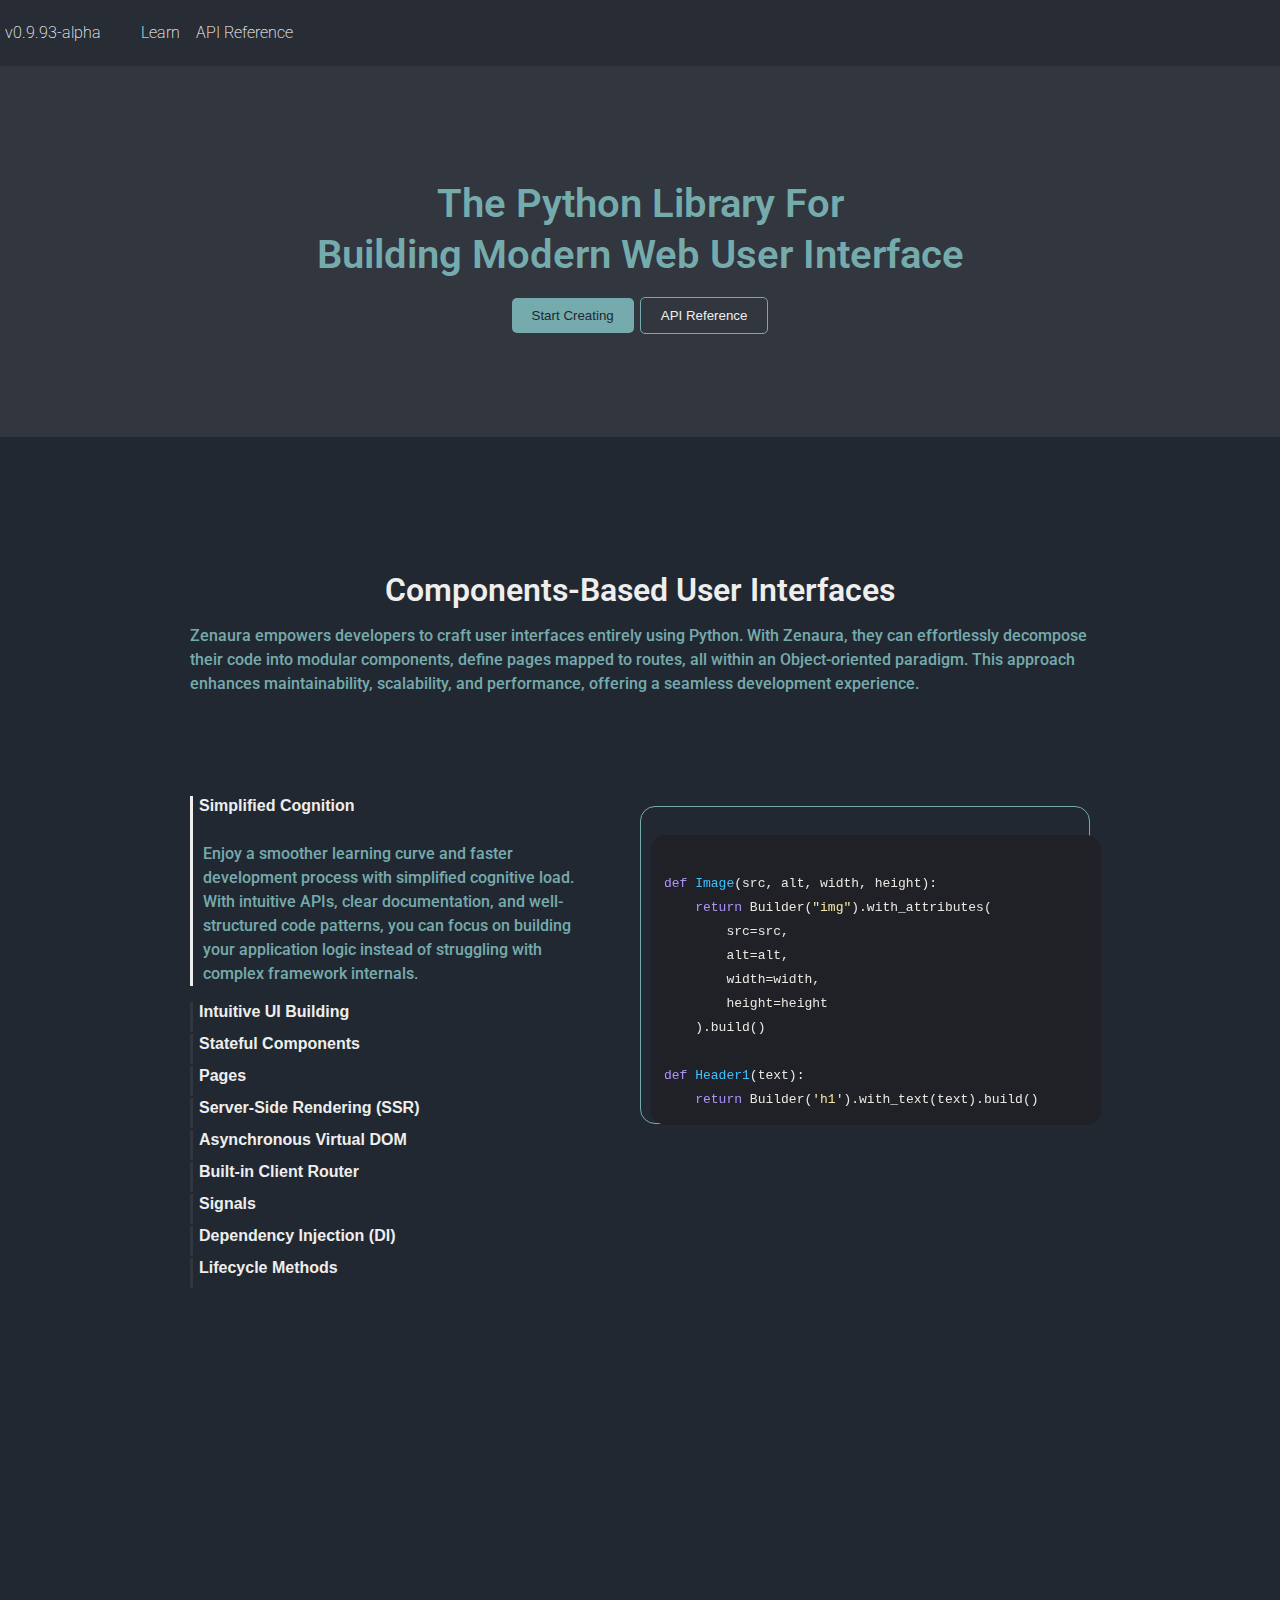
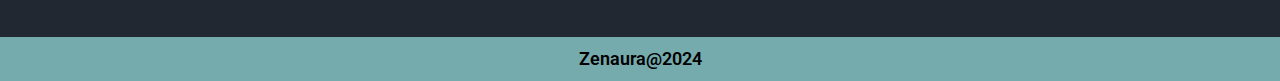
==== index.html @ 892f38e1 "deploy on github pages" ====
<html lang="en">
  <head>
    <meta charset="utf-8" />
    <link rel="icon" href="./public/favicon.ico" />
    <meta name="viewport" content="width=device-width, initial-scale=1" />
    <meta name="theme-color" content="#000000" />
    <meta name="title" content="zenaura" />
    <meta http-equiv="refresh"  />
    <meta
      name="description"
      content="this app created with zenaura"
    />
       <script type="module" src="https://pyscript.net/releases/2024.1.1/core.js"></script>
<link rel="stylesheet" href="public/gigavolt.min.css">
<script src="./public/python.min.js"></script>
<script src="./public/highlight.min.js"></script>

    <link  rel="stylesheet" href="./public/main.css">
    <script>hljs.highlightAll();</script>
	<script type="py" src="./public/main.py" config="./public/config.json"></script>
    <title>zenaura</title>
  </head>
  <body>
    <div id="root">
        <div data-zenaura="72e7e09f"><header data-zenaura="6d9a6c21"><nav data-zenaura="6d9a6c2100">v0.9.93-alpha<ul data-zenaura="6d9a6c210011"><li data-zenaura="6d9a6c21001120"><a data-zenaura="6d9a6c2100112030" href="#">Learn</a></li><li data-zenaura="6d9a6c21001121"><a data-zenaura="6d9a6c2100112130" href="#">API Reference</a></li></ul></nav></header><section data-zenaura="9c6e3bc4" class="intro"><div data-zenaura="9c6e3bc400" class="introHeaders"><h1 data-zenaura="9c6e3bc40010">The Python Library For</h1><h1 data-zenaura="9c6e3bc40011">Building Modern Web User Interface</h1></div><button data-zenaura="9c6e3bc401" class="intro-btn-1">Start Creating</button><button data-zenaura="9c6e3bc402" class="intro-btn-2">API Reference</button></section><section data-zenaura="20a6b6b4" class="features"><div data-zenaura="20a6b6b400" class="container"><div data-zenaura="20a6b6b40010" class="examplesPara"><h1 data-zenaura="20a6b6b4001020">Components-Based User Interfaces</h1><p data-zenaura="20a6b6b4001021">
                        Zenaura empowers developers to craft user interfaces entirely
                        using Python. With Zenaura, they can effortlessly 
                        decompose their code into modular components, 
                        define pages mapped to routes, all within an 
                        Object-oriented paradigm. 
                        This approach enhances maintainability, scalability, 
                        and performance, offering a seamless development experience.
                    </p></div><div data-zenaura="20a6b6b40011" class="row"><div data-zenaura="20a6b6b4001120" class="column"><div data-zenaura="20a6b6b400112030" class="controlsActive"><button data-zenaura="20a6b6b40011203040" class="expand-btn"py-click="features_drop_down.toggle"  name="simplified_cognition">Simplified Cognition</button><p data-zenaura="20a6b6b40011203041" class="featureParagraph" style="display: block;">Enjoy a smoother learning curve and faster development process with simplified cognitive load. With intuitive APIs, clear documentation, and well-structured code patterns, you can focus on building your application logic instead of struggling with complex framework internals.</p></div><div data-zenaura="20a6b6b400112031" class="controls"><button data-zenaura="20a6b6b40011203140" class="expand-btn"py-click="features_drop_down.toggle"  name="intuitive_ui_building">Intuitive UI Building</button><p data-zenaura="20a6b6b40011203141" class="featureParagraph" style="display: none;">Craft beautiful and user-friendly interfaces effortlessly using a declarative syntax and a rich set of pre-built UI components. This approach simplifies UI development, enhances readability, and promotes consistency throughout your application.</p></div><div data-zenaura="20a6b6b400112032" class="controls"><button data-zenaura="20a6b6b40011203240" class="expand-btn"py-click="features_drop_down.toggle"  name="components">Stateful Components</button><p data-zenaura="20a6b6b40011203241" class="featureParagraph" style="display: none;">Empower your application with the ability to manage dynamic content that reacts to user interactions and internal state changes. Stateful components can store data, update their appearance based on user action, making them essential for building interactive and responsive user interfaces.</p></div><div data-zenaura="20a6b6b400112033" class="controls"><button data-zenaura="20a6b6b40011203340" class="expand-btn"py-click="features_drop_down.toggle"  name="pages">Pages</button><p data-zenaura="20a6b6b40011203341" class="featureParagraph" style="display: none;">Structure your application as a collection of distinct pages, each representing a different view or section. This approach enhances user navigation and allows you to organize your components and UI elements logically, improving the overall user experience.</p></div><div data-zenaura="20a6b6b400112034" class="controls"><button data-zenaura="20a6b6b40011203440" class="expand-btn"py-click="features_drop_down.toggle"  name="server_side_rendering">Server-Side Rendering (SSR)</button><p data-zenaura="20a6b6b40011203441" class="featureParagraph" style="display: none;">Leverage the power of server-side rendering to generate HTML on the server before sending it to the client. SSR can significantly improve initial page load times, enhance SEO (Search Engine Optimization) by making your content more accessible to search engines, and provide a smoother user experience, especially on slower connections or devices.</p></div><div data-zenaura="20a6b6b400112035" class="controls"><button data-zenaura="20a6b6b40011203540" class="expand-btn"py-click="features_drop_down.toggle"  name="asynchronous_virtual_dom">Asynchronous Virtual DOM</button><p data-zenaura="20a6b6b40011203541" class="featureParagraph" style="display: none;">Optimize your application&#x27;s UI updates by employing an asynchronous virtual DOM. This technique allows the framework to intelligently track changes in your component data and update only the necessary parts of the real DOM, minimizing unnecessary re-renders and leading to a more performant and responsive user interface.</p></div><div data-zenaura="20a6b6b400112036" class="controls"><button data-zenaura="20a6b6b40011203640" class="expand-btn"py-click="features_drop_down.toggle"  name="built_in_router">Built-in Client Router</button><p data-zenaura="20a6b6b40011203641" class="featureParagraph" style="display: none;">Enable seamless navigation within your application using a built-in router. Routers handle the mapping of URLs to specific components or pages, allowing users to move between different sections of your application without requiring full page reloads, resulting in a smoother and more engaging user experience.</p></div><div data-zenaura="20a6b6b400112037" class="controls"><button data-zenaura="20a6b6b40011203740" class="expand-btn"py-click="features_drop_down.toggle"  name="signals">Signals</button><p data-zenaura="20a6b6b40011203741" class="featureParagraph" style="display: none;">Simplify the management of application state and facilitate communication between components by using signals. Signals provide a reactive way to propagate data changes throughout your application, allowing components to react to updates and stay in sync without complex manual event handling.</p></div><div data-zenaura="20a6b6b400112038" class="controls"><button data-zenaura="20a6b6b40011203840" class="expand-btn"py-click="features_drop_down.toggle"  name="dependency_injection">Dependency Injection (DI)</button><p data-zenaura="20a6b6b40011203841" class="featureParagraph" style="display: none;">Streamline the management of dependencies between components using dependency injection. DI makes your code more modular, testable, and maintainable by allowing components to declare their dependencies explicitly and receive them from an external injector, promoting loose coupling and flexibility.</p></div><div data-zenaura="20a6b6b400112039" class="controls"><button data-zenaura="20a6b6b40011203940" class="expand-btn"py-click="features_drop_down.toggle"  name="lifecycle_methods">Lifecycle Methods</button><p data-zenaura="20a6b6b40011203941" class="featureParagraph" style="display: none;">Gain fine-grained control over the behavior of your components at different stages of their existence. Lifecycle methods, such as `attached`, `on_mutation`, and `on_settled`, allow you to execute code when a component is created, before it updates, or after it updates in the DOM, enabling you to perform tasks like fetching data, initializing state, and cleaning up resources.</p></div></div><div data-zenaura="20a6b6b4001121" class="column"><div data-zenaura="20a6b6b400112130" class="expandable-content"style="display: block;"  class=""><div data-zenaura="20a6b6b40011213040" class="code-section "><div data-zenaura="20a6b6b4001121304050" class="codeWrapper"><pre data-zenaura="20a6b6b400112130405060"><code data-zenaura="20a6b6b40011213040506070" class="language-python">
def Image(src, alt, width, height):
    return Builder(&quot;img&quot;).with_attributes(
        src=src,
        alt=alt,
        width=width,
        height=height
    ).build()
    
def Header1(text):
    return Builder(&#x27;h1&#x27;).with_text(text).build()
</code></pre></div></div></div><div data-zenaura="20a6b6b400112131" class="expandable-content"style="display: none;"  class=""><div data-zenaura="20a6b6b40011213140" class="code-section "><div data-zenaura="20a6b6b4001121314050" class="codeWrapper"><pre data-zenaura="20a6b6b400112131405060"><code data-zenaura="20a6b6b40011213140506070" class="language-python">
from zenaura.client.component import Component
from zenaura.client.page import Page
def NavItem(href, text):
    return Builder(&#x27;li&#x27;).with_child(
        Builder(&#x27;a&#x27;).with_attribute(&#x27;href&#x27;, href).with_text(text).build()
    ).build()

def NavList(items):
    return Node(&quot;ul&quot;, children=items)
    
class Header(Component):
    def render(self):
        return Builder(&quot;header&quot;).with_child(
            Builder(&quot;nav&quot;).with_children(
                Node(text=&quot;v0.9.93-alpha&quot;), 
                NavList([
                NavItem(&quot;#&quot;, &quot;Learn&quot;),
                NavItem(&quot;#&quot;, &quot;API Reference&quot;),
                ])
            ).build()
        ).build()
        
top_bar = Header()
landing_page = Page([top_bar])

</code></pre></div></div></div><div data-zenaura="20a6b6b400112132" class="expandable-content"style="display: none;"  class=""><div data-zenaura="20a6b6b40011213240" class="code-section "><div data-zenaura="20a6b6b4001121324050" class="codeWrapper"><pre data-zenaura="20a6b6b400112132405060"><code data-zenaura="20a6b6b40011213240506070" class="language-python">
from zenaura.client.component import Component
from zenaura.client.mutator import mutator

class Counter(Component):
  def __init__(self):
      self.count = 0

  @mutator
  async def increment(self, event) -&gt; None:
    #increment count and mutates ui
    pass

  @mutator
  async def decrement(self, event) -&gt; None:
    # decrement count mutates ui
    pass


  def render(self) -&gt; Node:
    # ui code
    pass
</code></pre></div></div></div><div data-zenaura="20a6b6b400112133" class="expandable-content"style="display: none;"  class=""><div data-zenaura="20a6b6b40011213340" class="code-section "><div data-zenaura="20a6b6b4001121334050" class="codeWrapper"><pre data-zenaura="20a6b6b400112133405060"><code data-zenaura="20a6b6b40011213340506070" class="language-python">
from zenaura.client.component import Component
from zenaura.client.page import Page
class Counter(Component):
    pass
counter = Counter()
counters_page = Page([counter])
</code></pre></div></div></div><div data-zenaura="20a6b6b400112134" class="expandable-content"style="display: none;"  class=""><div data-zenaura="20a6b6b40011213440" class="code-section "><div data-zenaura="20a6b6b4001121344050" class="codeWrapper"><pre data-zenaura="20a6b6b400112134405060"><code data-zenaura="20a6b6b40011213440506070" class="language-python">
from flask import Flask
from public.main import counters_page
from zenaura.server import ZenauraServer

app = Flask(__name__,
            static_folder=&quot;public&quot;
            )

@app.route(&#x27;/ssr&#x27;)
def ssr():    
    # Render the main HTML template with the rendered component
    return ZenauraServer.hydrate_page(counters_page)
    
if __name__ == &quot;__main__&quot;:
    app.run()
</code></pre></div></div></div><div data-zenaura="20a6b6b400112135" class="expandable-content"style="display: none;"  class=""><div data-zenaura="20a6b6b40011213540" class="code-section "><div data-zenaura="20a6b6b4001121354050" class="codeWrapper"><pre data-zenaura="20a6b6b400112135405060"><code data-zenaura="20a6b6b40011213540506070" class="language-python">
from zenaura.client.component import Component
from zenaura.client.mutator import mutator

class NonBlookingVirtualDom(Component):

  @mutator
  async def non_blocking_updates1(self, event) -&gt; None:
      pass

  @mutator
  async def non_blocking_updates2(self, event) -&gt; None:
	  pass
</code></pre></div></div></div><div data-zenaura="20a6b6b400112136" class="expandable-content"style="display: none;"  class=""><div data-zenaura="20a6b6b40011213640" class="code-section "><div data-zenaura="20a6b6b4001121364050" class="codeWrapper"><pre data-zenaura="20a6b6b400112136405060"><code data-zenaura="20a6b6b40011213640506070" class="language-python">
from zenaura.client.app import Route, App 
from zenaura.client.component import Component
from zenaura.client.page import Page

class Counter(Component):
    pass
counter = Counter()
counters_page = Page([counter])

router = App()

router.add_route(Route(
		title=&quot;counter&quot;,
		path=&quot;/counter&quot;,
		page=counters_page
))
</code></pre></div></div></div><div data-zenaura="20a6b6b400112137" class="expandable-content"style="display: none;"  class=""><div data-zenaura="20a6b6b40011213740" class="code-section "><div data-zenaura="20a6b6b4001121374050" class="codeWrapper"><pre data-zenaura="20a6b6b400112137405060"><code data-zenaura="20a6b6b40011213740506070" class="language-python">
from zenaura.client.observer import Subject, Observer
GlobalCounterSubject = Subject()
GlobalCounterSubject.state = {&quot;counter&quot;: 1}

class GlobalCounterObserver1(Observer):
    def update(self, value):
        if value &gt; 4:
            print(&quot;counter value &gt; 4&quot;)

observer1 = GlobalCounterObserver1()

GlobalCounterSubject.attach(observer1)
</code></pre></div></div></div><div data-zenaura="20a6b6b400112138" class="expandable-content"style="display: none;"  class=""><div data-zenaura="20a6b6b40011213840" class="code-section "><div data-zenaura="20a6b6b4001121384050" class="codeWrapper"><pre data-zenaura="20a6b6b400112138405060"><code data-zenaura="20a6b6b40011213840506070" class="language-python">
from zenaura.client.component import Component

class DependencyInjection(Component):
	def __init__(self, dependencies):
		self.api = dependencies[&quot;api&quot;]
	pass # use dependency inside the component
	
di = DependencyInjection({&quot;api&quot;: &quot;https://api.com/v1&quot;})
</code></pre></div></div></div><div data-zenaura="20a6b6b400112139" class="expandable-content"style="display: none;"  class=""><div data-zenaura="20a6b6b40011213940" class="code-section "><div data-zenaura="20a6b6b4001121394050" class="codeWrapper"><pre data-zenaura="20a6b6b400112139405060"><code data-zenaura="20a6b6b40011213940506070" class="language-python">
from zenaura.client.component import Component
from zenaura.client.mutator import mutator

class DependencyInjection(Component):
	
	@mutator
	async def attached(self):
		# do something when component mounts
		# fetch data and attach it to component and so on.
		
	async def on_mutation(self):
		# do something before the component mutates and renders
		
	async def on_settled(self):
		# do something when update finish and component renders
</code></pre></div></div></div></div></div></div></section><footer data-zenaura="82f92bbf">Zenaura@2024</footer></div>
    </div>
  
  </body>

</html>
---- public/gigavolt.min.css ----
/*!
  Theme: Gigavolt
  Author: Aidan Swope (http://github.com/Whillikers)
  License: ~ MIT (or more permissive) [via base16-schemes-source]
  Maintainer: @highlightjs/core-team
  Version: 2021.09.0
*/pre code.hljs{display:block;overflow-x:auto;padding:1em}code.hljs{padding:3px 5px}.hljs{color:#e9e7e1;background:#202126}.hljs ::selection,.hljs::selection{background-color:#5a576e;color:#e9e7e1}.hljs-comment{color:#a1d2e6}.hljs-tag{color:#cad3ff}.hljs-operator,.hljs-punctuation,.hljs-subst{color:#e9e7e1}.hljs-operator{opacity:.7}.hljs-bullet,.hljs-deletion,.hljs-name,.hljs-selector-tag,.hljs-template-variable,.hljs-variable{color:#ff661a}.hljs-attr,.hljs-link,.hljs-literal,.hljs-number,.hljs-symbol,.hljs-variable.constant_{color:#19f988}.hljs-class .hljs-title,.hljs-title,.hljs-title.class_{color:#ffdc2d}.hljs-strong{font-weight:700;color:#ffdc2d}.hljs-addition,.hljs-code,.hljs-string,.hljs-title.class_.inherited__{color:#f2e6a9}.hljs-built_in,.hljs-doctag,.hljs-keyword.hljs-atrule,.hljs-quote,.hljs-regexp{color:#fb6acb}.hljs-attribute,.hljs-function .hljs-title,.hljs-section,.hljs-title.function_,.ruby .hljs-property{color:#40bfff}.diff .hljs-meta,.hljs-keyword,.hljs-template-tag,.hljs-type{color:#ae94f9}.hljs-emphasis{color:#ae94f9;font-style:italic}.hljs-meta,.hljs-meta .hljs-keyword,.hljs-meta .hljs-string{color:#6187ff}.hljs-meta .hljs-keyword,.hljs-meta-keyword{font-weight:700}
---- public/main.css ----
@import url('https://fonts.googleapis.com/css2?family=Roboto:wght@400;700&display=swap');

body {
  font-family: 'Roboto', sans-serif;
  min-width: fit-content;
  font-weight: 200;
  line-height: 1.5rem;
  }
  body, html{
    margin:0;
    padding:0;
}
.loader {
  opacity: 0; 
  transition: opacity 0.5s ease;
}

/* Show loader */
body.loading .loader {
  opacity: 1;
}
html{ overflow-y: scroll;}

header {
  background-color: #282c34;
  color: white;
  padding: 0.3rem;
}

header.light-theme {
  background-color: #f0f0f0;
  color: #000;
}

header.dark-theme {
  background-color: #1f232a;
  color: #eee;
}

nav ul {
  list-style: none;
  display: inline-flex;
  gap: 1rem;
}

nav a {
  color: white;
  text-decoration: none;
}
nav a:hover {
  border-bottom: 1px solid  #f0f0f0;
}
main {
  padding: 2rem;
}
  
h1, h2, h3 {
    font-weight: 600; 
    text-align: center;
    color: #EEEEEE;
} 

p {
  color: #76ABAE;
  font-weight: 500;
  line-height: 1.5rem
}

code {
  border-radius: 15px;
}


.intro {
  text-align: center;
  background-color: #31363F;
  padding-top: 30px;
  padding-bottom: 30px;
  padding-top: 100px;
  padding-bottom: 100px;
  width : 100%;
}

.introRow {
  display: flex;
  max-width: fit-content;
  margin-inline: auto;

}

.introHeaders h1 {
  font-size: 2.5rem;
  color: #76ABAE
}

.features {
  padding-top: 100px;
  padding-bottom: 100px;
  background-color: #222831 ;
  min-height: 1000px;
}

  
.content p {
    line-height: 1.6;
}
  
.code-example {
  display: grid;
  grid-template-columns: 2fr 1fr; /* Code wider than preview */
  gap: 1.5rem;
  padding: 1rem;
  border-radius: 8px; /* Rounded corners */
  background-color: #76ABAE;
}

.code-example pre {
  font-family: monospace;
  overflow-x: auto;
  white-space: pre-wrap;
}
  
  
.video-preview {
  display: flex;
  flex-direction: column; /* Stack elements vertically */
  align-items: center; /* Center horizontally */
  gap: 0.5rem;
  padding: 1rem;
  border: 1px solid #ccc;
}

.video-preview.light-theme {
  background-color: #fff;
  color: #000;
}

.video-preview.dark-theme {
  background-color: #222;
  color: #fff;
}

.video-preview img {
  width: 50px; /* Adjust size as needed */
  height: 50px; /* Adjust size as needed */
}

/*  features showcase */

.container {
  width: 900px;
  margin: 0 auto;
  padding: 20px;
}
.subtitle {
  text-align: center;
  color: #C0C0C0;
  font-style: italic;
}
.row {
  display: flex;
}
.column {
  flex: 1;
}
.model-header {
  font-size: 1.5em;
}
.expand-btn {
  background: none;
  border: none;
  color: #EEEEEE;
  cursor: pointer;
  font-size: 1em;
  font-weight: bold;
  margin-bottom: 10px;
}

.expand-btn::after {
  color: #76ABAE;
}
.expandable-content {
  display: none;
  margin-top: 10px;
}
.expandable-content p {
  font-size: 1em;
  color: #B0B0B0;
  /* This timing applies on the way IN */
  transition-timing-function: ease-in-out;

  /* A litttttle slower on the way in */
  transition: 0.8s;
}
.code-section {
  border-radius: 15px;
  border: 1px solid #76ABAE;

}
.tabs {
  display: flex;
  justify-content: flex-start;
  margin-bottom: 20px;
}
.tab-btn {
  background: none;
  border: none;
  color: #B0B0B0;
  padding: 10px 20px;
  cursor: pointer;
  font-size: 1em;
}
.tab-btn.active {
  color: #00B0FF;
  border-bottom: 2px solid #00B0FF;
}

pre {
  position: relative;
  background: none;
  border: none;
  color: #E8E8E8;
  font-size: 1em;
  white-space: pre-wrap;
  width: 450px;
  border-radius: 15px;
  left: 10px;
  top: 15px;
}


.documentation-btn {
  position: absolute;
  bottom: 20px;
  right: 20px;
  background: #00FF5F;
  color: #1D2733;
  border: none;
  padding: 10px 20px;
  cursor: pointer;
  border-radius: 5px;
}

.column {
  float: left;
  width: 50%;
}

/* Clear floats after the columns */
.row:after {
  content: "";
  display: table;
  clear: both;
}

.controls {
  flex-direction: column;
  border-left: 3px solid #31363F;
  margin-top: 2px;
  margin-bottom: 2px;
  /* This timing applies on the way IN */
  transition-timing-function: ease-in-out;

  /* A litttttle slower on the way in */
  transition: 0.8s;
  
}

.examplesPara {
  margin-bottom: 100px;
  max-width: fit-content;
}
.controlsActive {
  border-left: 3px solid #EEEEEE;
}

.featureParagraph {
  max-width: 400px;
  text-align: left;
  margin-left: 10px

}

.intro-btn-2 {
  background: inherit;
  color: #1D2733;
  border: 1px solid #76ABAE;
  padding: 10px 20px;
  cursor: pointer;
  border-radius: 5px;
  margin: 3px;
  color: #EEEEEE;
}

.intro-btn-1 {
  background: #76ABAE;
  color: #1D2733;
  border: none;
  padding: 10px 20px;
  cursor: pointer;
  border-radius: 5px;
  margin: 3px;
}

.intro-btn-1:hover {
  background: #5F9293; /* Slightly darker teal on hover */
}

/* Active Effect (while button is pressed) */
.intro-btn-1:active {
  background: #4D7677; /* Even darker teal when active */
}

.intro-btn-2:hover {
  background: #5F9293; /* Slightly darker teal on hover */
}

/* Active Effect (while button is pressed) */
.intro-btn-2:active {
  background: #4D7677; /* Even darker teal when active */
}


/*  code wrapper animation */

.codeWrapper {
  transition: opacity 0.8s ease-in, transform 0.8s ease-in;
  opacity: 1;
  transform: translateY(0) rotateY(0deg);
}

/* Initial state for entering element */
.codeWrapper-enter {
  opacity: 0;
  transform: translateY(-20px) rotateY(-90deg);
}

/* State for entering element after it's inserted in the DOM */
.codeWrapper-enter-active {
  opacity: 1;
  transform: translateY(0) rotateY(0deg);
}

/* Initial state for exiting element */
.codeWrapper-exit {
  opacity: 1;
  transform: translateY(0) rotateY(0deg);
}

/* State for exiting element after transition starts */
.codeWrapper-exit-active {
  opacity: 0;
  transform: translateY(20px) rotateY(90deg);
}

footer {
  padding: 10px;
  text-align: center;
  font-size: large;
  background-color:  #76ABAE;
  font-weight: 600;
}

@media (max-width: 1200px) {
  .code-example {
    grid-template-columns: 1fr; /* Stack code and preview */
  }
}

@media (max-width: 900px) {
  nav ul {
    display: flex;
    flex-direction: column;
    gap: 0.5rem;
  }

  .introHeaders h1 {
    font-size: 2rem;
  }
  
  .container {
    width: 100%;
    padding: 10px;
  }

  .row {
    flex-direction: column;
  }

  .column {
    width: 100%;
  }
}

@media (max-width: 600px) {
  main {
    padding: 1rem;
  }

  .introHeaders h1 {
    font-size: 1.5rem;
  }

  .code-example {
    gap: 1rem;
    padding: 0.5rem;
  }

  .tabs {
    flex-direction: column;
  }

  .tab-btn {
    padding: 5px 10px;
  }

  .documentation-btn {
    bottom: 10px;
    right: 10px;
    padding: 5px 10px;
  }
}
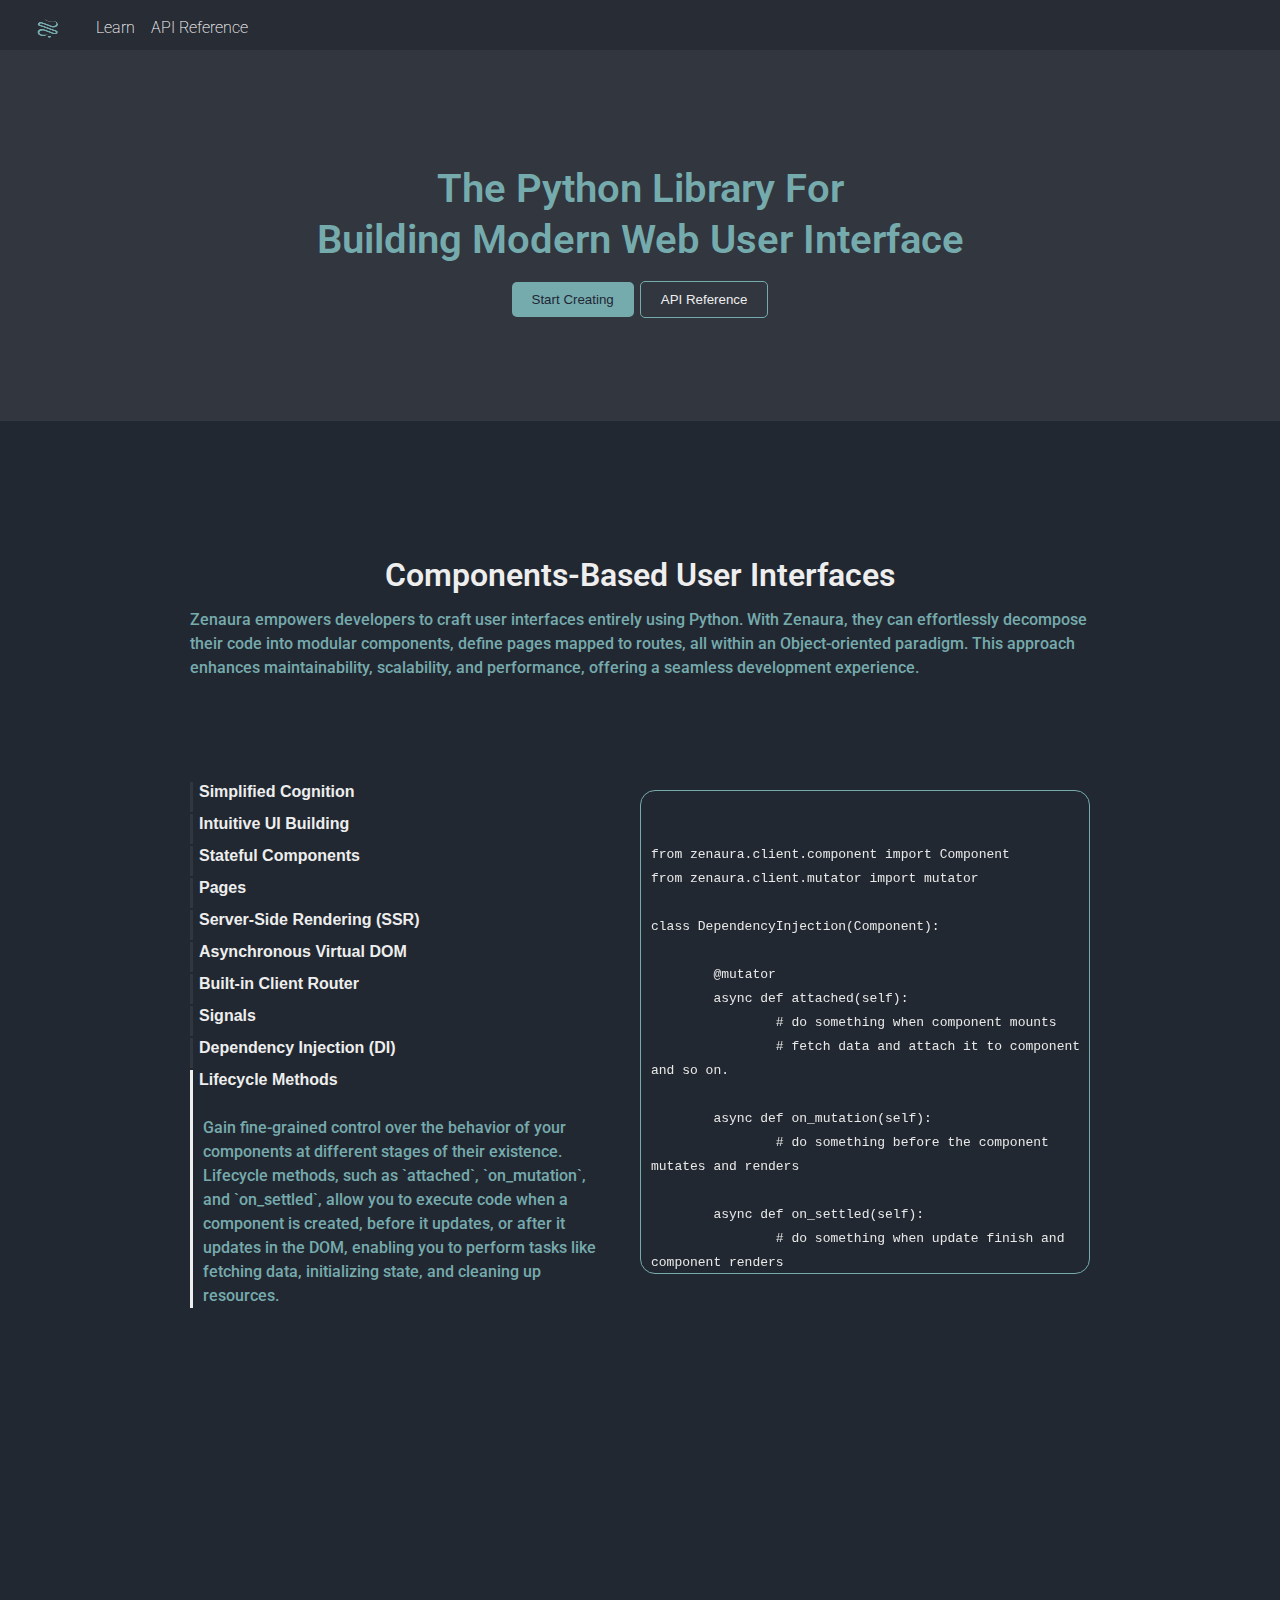
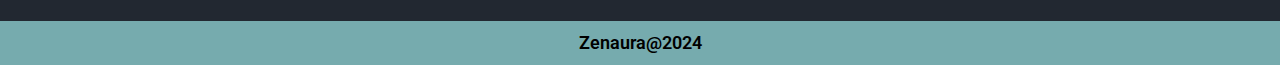
==== commit d37bacf1: "attached lifecycle animation on page load" ====
--- a/index.html
+++ b/index.html
@@ -12,19 +12,19 @@
       name="description"
       content="this app created with zenaura"
     />
-       <script type="module" src="https://pyscript.net/releases/2024.1.1/core.js"></script>
-<link rel="stylesheet" href="public/gigavolt.min.css">
-<script src="./public/python.min.js"></script>
-<script src="./public/highlight.min.js"></script>
+    <script type="module" src="https://pyscript.net/releases/2024.1.1/core.js"></script>
+
+ 
+	<script type="py" src="./public/main.py" config="./public/config.json"></script>
 
     <link  rel="stylesheet" href="./public/main.css">
-    <script>hljs.highlightAll();</script>
-	<script type="py" src="./public/main.py" config="./public/config.json"></script>
+
     <title>zenaura</title>
+    
   </head>
   <body>
     <div id="root">
-        <div data-zenaura="72e7e09f"><header data-zenaura="6d9a6c21"><nav data-zenaura="6d9a6c2100">v0.9.93-alpha<ul data-zenaura="6d9a6c210011"><li data-zenaura="6d9a6c21001120"><a data-zenaura="6d9a6c2100112030" href="#">Learn</a></li><li data-zenaura="6d9a6c21001121"><a data-zenaura="6d9a6c2100112130" href="#">API Reference</a></li></ul></nav></header><section data-zenaura="9c6e3bc4" class="intro"><div data-zenaura="9c6e3bc400" class="introHeaders"><h1 data-zenaura="9c6e3bc40010">The Python Library For</h1><h1 data-zenaura="9c6e3bc40011">Building Modern Web User Interface</h1></div><button data-zenaura="9c6e3bc401" class="intro-btn-1">Start Creating</button><button data-zenaura="9c6e3bc402" class="intro-btn-2">API Reference</button></section><section data-zenaura="20a6b6b4" class="features"><div data-zenaura="20a6b6b400" class="container"><div data-zenaura="20a6b6b40010" class="examplesPara"><h1 data-zenaura="20a6b6b4001020">Components-Based User Interfaces</h1><p data-zenaura="20a6b6b4001021">
+        <div data-zenaura="72e7e09f"><header data-zenaura="6d9a6c21"><nav data-zenaura="6d9a6c2100"><ul data-zenaura="6d9a6c210010"><img data-zenaura="6d9a6c21001020" src="./public/logo.png"alt="zenaura" width="40" height="40"  class="navbarLogo"><li data-zenaura="6d9a6c21001021"><a data-zenaura="6d9a6c2100102130" href="#">Learn</a></li><li data-zenaura="6d9a6c21001022"><a data-zenaura="6d9a6c2100102230" href="#">API Reference</a></li></ul></nav></header><section data-zenaura="9c6e3bc4" class="intro"><div data-zenaura="9c6e3bc400" class="introHeaders"><h1 data-zenaura="9c6e3bc40010">The Python Library For</h1><h1 data-zenaura="9c6e3bc40011">Building Modern Web User Interface</h1></div><button data-zenaura="9c6e3bc401" class="intro-btn-1">Start Creating</button><button data-zenaura="9c6e3bc402" class="intro-btn-2">API Reference</button></section><section data-zenaura="20a6b6b4" class="features"><div data-zenaura="20a6b6b400" class="container"><div data-zenaura="20a6b6b40010" class="examplesPara"><h1 data-zenaura="20a6b6b4001020">Components-Based User Interfaces</h1><p data-zenaura="20a6b6b4001021">
                         Zenaura empowers developers to craft user interfaces entirely
                         using Python. With Zenaura, they can effortlessly 
                         decompose their code into modular components, 
@@ -32,7 +32,7 @@
                         Object-oriented paradigm. 
                         This approach enhances maintainability, scalability, 
                         and performance, offering a seamless development experience.
-                    </p></div><div data-zenaura="20a6b6b40011" class="row"><div data-zenaura="20a6b6b4001120" class="column"><div data-zenaura="20a6b6b400112030" class="controlsActive"><button data-zenaura="20a6b6b40011203040" class="expand-btn"py-click="features_drop_down.toggle"  name="simplified_cognition">Simplified Cognition</button><p data-zenaura="20a6b6b40011203041" class="featureParagraph" style="display: block;">Enjoy a smoother learning curve and faster development process with simplified cognitive load. With intuitive APIs, clear documentation, and well-structured code patterns, you can focus on building your application logic instead of struggling with complex framework internals.</p></div><div data-zenaura="20a6b6b400112031" class="controls"><button data-zenaura="20a6b6b40011203140" class="expand-btn"py-click="features_drop_down.toggle"  name="intuitive_ui_building">Intuitive UI Building</button><p data-zenaura="20a6b6b40011203141" class="featureParagraph" style="display: none;">Craft beautiful and user-friendly interfaces effortlessly using a declarative syntax and a rich set of pre-built UI components. This approach simplifies UI development, enhances readability, and promotes consistency throughout your application.</p></div><div data-zenaura="20a6b6b400112032" class="controls"><button data-zenaura="20a6b6b40011203240" class="expand-btn"py-click="features_drop_down.toggle"  name="components">Stateful Components</button><p data-zenaura="20a6b6b40011203241" class="featureParagraph" style="display: none;">Empower your application with the ability to manage dynamic content that reacts to user interactions and internal state changes. Stateful components can store data, update their appearance based on user action, making them essential for building interactive and responsive user interfaces.</p></div><div data-zenaura="20a6b6b400112033" class="controls"><button data-zenaura="20a6b6b40011203340" class="expand-btn"py-click="features_drop_down.toggle"  name="pages">Pages</button><p data-zenaura="20a6b6b40011203341" class="featureParagraph" style="display: none;">Structure your application as a collection of distinct pages, each representing a different view or section. This approach enhances user navigation and allows you to organize your components and UI elements logically, improving the overall user experience.</p></div><div data-zenaura="20a6b6b400112034" class="controls"><button data-zenaura="20a6b6b40011203440" class="expand-btn"py-click="features_drop_down.toggle"  name="server_side_rendering">Server-Side Rendering (SSR)</button><p data-zenaura="20a6b6b40011203441" class="featureParagraph" style="display: none;">Leverage the power of server-side rendering to generate HTML on the server before sending it to the client. SSR can significantly improve initial page load times, enhance SEO (Search Engine Optimization) by making your content more accessible to search engines, and provide a smoother user experience, especially on slower connections or devices.</p></div><div data-zenaura="20a6b6b400112035" class="controls"><button data-zenaura="20a6b6b40011203540" class="expand-btn"py-click="features_drop_down.toggle"  name="asynchronous_virtual_dom">Asynchronous Virtual DOM</button><p data-zenaura="20a6b6b40011203541" class="featureParagraph" style="display: none;">Optimize your application&#x27;s UI updates by employing an asynchronous virtual DOM. This technique allows the framework to intelligently track changes in your component data and update only the necessary parts of the real DOM, minimizing unnecessary re-renders and leading to a more performant and responsive user interface.</p></div><div data-zenaura="20a6b6b400112036" class="controls"><button data-zenaura="20a6b6b40011203640" class="expand-btn"py-click="features_drop_down.toggle"  name="built_in_router">Built-in Client Router</button><p data-zenaura="20a6b6b40011203641" class="featureParagraph" style="display: none;">Enable seamless navigation within your application using a built-in router. Routers handle the mapping of URLs to specific components or pages, allowing users to move between different sections of your application without requiring full page reloads, resulting in a smoother and more engaging user experience.</p></div><div data-zenaura="20a6b6b400112037" class="controls"><button data-zenaura="20a6b6b40011203740" class="expand-btn"py-click="features_drop_down.toggle"  name="signals">Signals</button><p data-zenaura="20a6b6b40011203741" class="featureParagraph" style="display: none;">Simplify the management of application state and facilitate communication between components by using signals. Signals provide a reactive way to propagate data changes throughout your application, allowing components to react to updates and stay in sync without complex manual event handling.</p></div><div data-zenaura="20a6b6b400112038" class="controls"><button data-zenaura="20a6b6b40011203840" class="expand-btn"py-click="features_drop_down.toggle"  name="dependency_injection">Dependency Injection (DI)</button><p data-zenaura="20a6b6b40011203841" class="featureParagraph" style="display: none;">Streamline the management of dependencies between components using dependency injection. DI makes your code more modular, testable, and maintainable by allowing components to declare their dependencies explicitly and receive them from an external injector, promoting loose coupling and flexibility.</p></div><div data-zenaura="20a6b6b400112039" class="controls"><button data-zenaura="20a6b6b40011203940" class="expand-btn"py-click="features_drop_down.toggle"  name="lifecycle_methods">Lifecycle Methods</button><p data-zenaura="20a6b6b40011203941" class="featureParagraph" style="display: none;">Gain fine-grained control over the behavior of your components at different stages of their existence. Lifecycle methods, such as `attached`, `on_mutation`, and `on_settled`, allow you to execute code when a component is created, before it updates, or after it updates in the DOM, enabling you to perform tasks like fetching data, initializing state, and cleaning up resources.</p></div></div><div data-zenaura="20a6b6b4001121" class="column"><div data-zenaura="20a6b6b400112130" class="expandable-content"style="display: block;"  class=""><div data-zenaura="20a6b6b40011213040" class="code-section "><div data-zenaura="20a6b6b4001121304050" class="codeWrapper"><pre data-zenaura="20a6b6b400112130405060"><code data-zenaura="20a6b6b40011213040506070" class="language-python">
+                    </p></div><div data-zenaura="20a6b6b40011" class="row"><div data-zenaura="20a6b6b4001120" class="column"><div data-zenaura="20a6b6b400112030" class="controls"><button data-zenaura="20a6b6b40011203040" class="expand-btn"py-click="features_drop_down.toggle"  name="simplified_cognition">Simplified Cognition</button><p data-zenaura="20a6b6b40011203041" class="featureParagraph"style="display: none;"  active="False">Enjoy a smoother learning curve and faster development process with simplified cognitive load. With intuitive APIs, clear documentation, and well-structured code patterns, you can focus on building your application logic instead of struggling with complex framework internals.</p></div><div data-zenaura="20a6b6b400112031" class="controls"><button data-zenaura="20a6b6b40011203140" class="expand-btn"py-click="features_drop_down.toggle"  name="intuitive_ui_building">Intuitive UI Building</button><p data-zenaura="20a6b6b40011203141" class="featureParagraph"style="display: none;"  active="False">Craft beautiful and user-friendly interfaces effortlessly using a declarative syntax and a rich set of pre-built UI components. This approach simplifies UI development, enhances readability, and promotes consistency throughout your application.</p></div><div data-zenaura="20a6b6b400112032" class="controls"><button data-zenaura="20a6b6b40011203240" class="expand-btn"py-click="features_drop_down.toggle"  name="components">Stateful Components</button><p data-zenaura="20a6b6b40011203241" class="featureParagraph"style="display: none;"  active="False">Empower your application with the ability to manage dynamic content that reacts to user interactions and internal state changes. Stateful components can store data, update their appearance based on user action, making them essential for building interactive and responsive user interfaces.</p></div><div data-zenaura="20a6b6b400112033" class="controls"><button data-zenaura="20a6b6b40011203340" class="expand-btn"py-click="features_drop_down.toggle"  name="pages">Pages</button><p data-zenaura="20a6b6b40011203341" class="featureParagraph"style="display: none;"  active="False">Structure your application as a collection of distinct pages, each representing a different view or section. This approach enhances user navigation and allows you to organize your components and UI elements logically, improving the overall user experience.</p></div><div data-zenaura="20a6b6b400112034" class="controls"><button data-zenaura="20a6b6b40011203440" class="expand-btn"py-click="features_drop_down.toggle"  name="server_side_rendering">Server-Side Rendering (SSR)</button><p data-zenaura="20a6b6b40011203441" class="featureParagraph"style="display: none;"  active="False">Leverage the power of server-side rendering to generate HTML on the server before sending it to the client. SSR can significantly improve initial page load times, enhance SEO (Search Engine Optimization) by making your content more accessible to search engines, and provide a smoother user experience, especially on slower connections or devices.</p></div><div data-zenaura="20a6b6b400112035" class="controls"><button data-zenaura="20a6b6b40011203540" class="expand-btn"py-click="features_drop_down.toggle"  name="asynchronous_virtual_dom">Asynchronous Virtual DOM</button><p data-zenaura="20a6b6b40011203541" class="featureParagraph"style="display: none;"  active="False">Optimize your application&#x27;s UI updates by employing an asynchronous virtual DOM. This technique allows the framework to intelligently track changes in your component data and update only the necessary parts of the real DOM, minimizing unnecessary re-renders and leading to a more performant and responsive user interface.</p></div><div data-zenaura="20a6b6b400112036" class="controls"><button data-zenaura="20a6b6b40011203640" class="expand-btn"py-click="features_drop_down.toggle"  name="built_in_router">Built-in Client Router</button><p data-zenaura="20a6b6b40011203641" class="featureParagraph"style="display: none;"  active="False">Enable seamless navigation within your application using a built-in router. Routers handle the mapping of URLs to specific components or pages, allowing users to move between different sections of your application without requiring full page reloads, resulting in a smoother and more engaging user experience.</p></div><div data-zenaura="20a6b6b400112037" class="controls"><button data-zenaura="20a6b6b40011203740" class="expand-btn"py-click="features_drop_down.toggle"  name="signals">Signals</button><p data-zenaura="20a6b6b40011203741" class="featureParagraph"style="display: none;"  active="False">Simplify the management of application state and facilitate communication between components by using signals. Signals provide a reactive way to propagate data changes throughout your application, allowing components to react to updates and stay in sync without complex manual event handling.</p></div><div data-zenaura="20a6b6b400112038" class="controls"><button data-zenaura="20a6b6b40011203840" class="expand-btn"py-click="features_drop_down.toggle"  name="dependency_injection">Dependency Injection (DI)</button><p data-zenaura="20a6b6b40011203841" class="featureParagraph"style="display: none;"  active="False">Streamline the management of dependencies between components using dependency injection. DI makes your code more modular, testable, and maintainable by allowing components to declare their dependencies explicitly and receive them from an external injector, promoting loose coupling and flexibility.</p></div><div data-zenaura="20a6b6b400112039" class="controlsActive"><button data-zenaura="20a6b6b40011203940" class="expand-btn"py-click="features_drop_down.toggle"  name="lifecycle_methods">Lifecycle Methods</button><p data-zenaura="20a6b6b40011203941" class="featureParagraph"style="display: block;"  active="True">Gain fine-grained control over the behavior of your components at different stages of their existence. Lifecycle methods, such as `attached`, `on_mutation`, and `on_settled`, allow you to execute code when a component is created, before it updates, or after it updates in the DOM, enabling you to perform tasks like fetching data, initializing state, and cleaning up resources.</p></div></div><div data-zenaura="20a6b6b4001121" class="column"><div data-zenaura="20a6b6b400112130" class="expandable-content"style="display: none;" class=""  active="False"><div data-zenaura="20a6b6b40011213040" class="code-section "><div data-zenaura="20a6b6b4001121304050" class="codeWrapper"><pre data-zenaura="20a6b6b400112130405060"><code data-zenaura="20a6b6b40011213040506070" class="language-python">
 def Image(src, alt, width, height):
     return Builder(&quot;img&quot;).with_attributes(
         src=src,
@@ -43,7 +43,7 @@
     
 def Header1(text):
     return Builder(&#x27;h1&#x27;).with_text(text).build()
-</code></pre></div></div></div><div data-zenaura="20a6b6b400112131" class="expandable-content"style="display: none;"  class=""><div data-zenaura="20a6b6b40011213140" class="code-section "><div data-zenaura="20a6b6b4001121314050" class="codeWrapper"><pre data-zenaura="20a6b6b400112131405060"><code data-zenaura="20a6b6b40011213140506070" class="language-python">
+</code></pre></div></div></div><div data-zenaura="20a6b6b400112131" class="expandable-content"style="display: none;" class=""  active="False"><div data-zenaura="20a6b6b40011213140" class="code-section "><div data-zenaura="20a6b6b4001121314050" class="codeWrapper"><pre data-zenaura="20a6b6b400112131405060"><code data-zenaura="20a6b6b40011213140506070" class="language-python">
 from zenaura.client.component import Component
 from zenaura.client.page import Page
 def NavItem(href, text):
@@ -69,7 +69,7 @@
 top_bar = Header()
 landing_page = Page([top_bar])
 
-</code></pre></div></div></div><div data-zenaura="20a6b6b400112132" class="expandable-content"style="display: none;"  class=""><div data-zenaura="20a6b6b40011213240" class="code-section "><div data-zenaura="20a6b6b4001121324050" class="codeWrapper"><pre data-zenaura="20a6b6b400112132405060"><code data-zenaura="20a6b6b40011213240506070" class="language-python">
+</code></pre></div></div></div><div data-zenaura="20a6b6b400112132" class="expandable-content"style="display: none;" class=""  active="False"><div data-zenaura="20a6b6b40011213240" class="code-section "><div data-zenaura="20a6b6b4001121324050" class="codeWrapper"><pre data-zenaura="20a6b6b400112132405060"><code data-zenaura="20a6b6b40011213240506070" class="language-python">
 from zenaura.client.component import Component
 from zenaura.client.mutator import mutator
 
@@ -91,14 +91,14 @@
   def render(self) -&gt; Node:
     # ui code
     pass
-</code></pre></div></div></div><div data-zenaura="20a6b6b400112133" class="expandable-content"style="display: none;"  class=""><div data-zenaura="20a6b6b40011213340" class="code-section "><div data-zenaura="20a6b6b4001121334050" class="codeWrapper"><pre data-zenaura="20a6b6b400112133405060"><code data-zenaura="20a6b6b40011213340506070" class="language-python">
+</code></pre></div></div></div><div data-zenaura="20a6b6b400112133" class="expandable-content"style="display: none;" class=""  active="False"><div data-zenaura="20a6b6b40011213340" class="code-section "><div data-zenaura="20a6b6b4001121334050" class="codeWrapper"><pre data-zenaura="20a6b6b400112133405060"><code data-zenaura="20a6b6b40011213340506070" class="language-python">
 from zenaura.client.component import Component
 from zenaura.client.page import Page
 class Counter(Component):
     pass
 counter = Counter()
 counters_page = Page([counter])
-</code></pre></div></div></div><div data-zenaura="20a6b6b400112134" class="expandable-content"style="display: none;"  class=""><div data-zenaura="20a6b6b40011213440" class="code-section "><div data-zenaura="20a6b6b4001121344050" class="codeWrapper"><pre data-zenaura="20a6b6b400112134405060"><code data-zenaura="20a6b6b40011213440506070" class="language-python">
+</code></pre></div></div></div><div data-zenaura="20a6b6b400112134" class="expandable-content"style="display: none;" class=""  active="False"><div data-zenaura="20a6b6b40011213440" class="code-section "><div data-zenaura="20a6b6b4001121344050" class="codeWrapper"><pre data-zenaura="20a6b6b400112134405060"><code data-zenaura="20a6b6b40011213440506070" class="language-python">
 from flask import Flask
 from public.main import counters_page
 from zenaura.server import ZenauraServer
@@ -114,7 +114,7 @@
     
 if __name__ == &quot;__main__&quot;:
     app.run()
-</code></pre></div></div></div><div data-zenaura="20a6b6b400112135" class="expandable-content"style="display: none;"  class=""><div data-zenaura="20a6b6b40011213540" class="code-section "><div data-zenaura="20a6b6b4001121354050" class="codeWrapper"><pre data-zenaura="20a6b6b400112135405060"><code data-zenaura="20a6b6b40011213540506070" class="language-python">
+</code></pre></div></div></div><div data-zenaura="20a6b6b400112135" class="expandable-content"style="display: none;" class=""  active="False"><div data-zenaura="20a6b6b40011213540" class="code-section "><div data-zenaura="20a6b6b4001121354050" class="codeWrapper"><pre data-zenaura="20a6b6b400112135405060"><code data-zenaura="20a6b6b40011213540506070" class="language-python">
 from zenaura.client.component import Component
 from zenaura.client.mutator import mutator
 
@@ -127,7 +127,7 @@
   @mutator
   async def non_blocking_updates2(self, event) -&gt; None:
 	  pass
-</code></pre></div></div></div><div data-zenaura="20a6b6b400112136" class="expandable-content"style="display: none;"  class=""><div data-zenaura="20a6b6b40011213640" class="code-section "><div data-zenaura="20a6b6b4001121364050" class="codeWrapper"><pre data-zenaura="20a6b6b400112136405060"><code data-zenaura="20a6b6b40011213640506070" class="language-python">
+</code></pre></div></div></div><div data-zenaura="20a6b6b400112136" class="expandable-content"style="display: none;" class=""  active="False"><div data-zenaura="20a6b6b40011213640" class="code-section "><div data-zenaura="20a6b6b4001121364050" class="codeWrapper"><pre data-zenaura="20a6b6b400112136405060"><code data-zenaura="20a6b6b40011213640506070" class="language-python">
 from zenaura.client.app import Route, App 
 from zenaura.client.component import Component
 from zenaura.client.page import Page
@@ -144,7 +144,7 @@
 		path=&quot;/counter&quot;,
 		page=counters_page
 ))
-</code></pre></div></div></div><div data-zenaura="20a6b6b400112137" class="expandable-content"style="display: none;"  class=""><div data-zenaura="20a6b6b40011213740" class="code-section "><div data-zenaura="20a6b6b4001121374050" class="codeWrapper"><pre data-zenaura="20a6b6b400112137405060"><code data-zenaura="20a6b6b40011213740506070" class="language-python">
+</code></pre></div></div></div><div data-zenaura="20a6b6b400112137" class="expandable-content"style="display: none;" class=""  active="False"><div data-zenaura="20a6b6b40011213740" class="code-section "><div data-zenaura="20a6b6b4001121374050" class="codeWrapper"><pre data-zenaura="20a6b6b400112137405060"><code data-zenaura="20a6b6b40011213740506070" class="language-python">
 from zenaura.client.observer import Subject, Observer
 GlobalCounterSubject = Subject()
 GlobalCounterSubject.state = {&quot;counter&quot;: 1}
@@ -157,7 +157,7 @@
 observer1 = GlobalCounterObserver1()
 
 GlobalCounterSubject.attach(observer1)
-</code></pre></div></div></div><div data-zenaura="20a6b6b400112138" class="expandable-content"style="display: none;"  class=""><div data-zenaura="20a6b6b40011213840" class="code-section "><div data-zenaura="20a6b6b4001121384050" class="codeWrapper"><pre data-zenaura="20a6b6b400112138405060"><code data-zenaura="20a6b6b40011213840506070" class="language-python">
+</code></pre></div></div></div><div data-zenaura="20a6b6b400112138" class="expandable-content"style="display: none;" class=""  active="False"><div data-zenaura="20a6b6b40011213840" class="code-section "><div data-zenaura="20a6b6b4001121384050" class="codeWrapper"><pre data-zenaura="20a6b6b400112138405060"><code data-zenaura="20a6b6b40011213840506070" class="language-python">
 from zenaura.client.component import Component
 
 class DependencyInjection(Component):
@@ -166,7 +166,7 @@
 	pass # use dependency inside the component
 	
 di = DependencyInjection({&quot;api&quot;: &quot;https://api.com/v1&quot;})
-</code></pre></div></div></div><div data-zenaura="20a6b6b400112139" class="expandable-content"style="display: none;"  class=""><div data-zenaura="20a6b6b40011213940" class="code-section "><div data-zenaura="20a6b6b4001121394050" class="codeWrapper"><pre data-zenaura="20a6b6b400112139405060"><code data-zenaura="20a6b6b40011213940506070" class="language-python">
+</code></pre></div></div></div><div data-zenaura="20a6b6b400112139" class="expandable-content"style="display: block;" class=""  active="True"><div data-zenaura="20a6b6b40011213940" class="code-section "><div data-zenaura="20a6b6b4001121394050" class="codeWrapper"><pre data-zenaura="20a6b6b400112139405060"><code data-zenaura="20a6b6b40011213940506070" class="language-python">
 from zenaura.client.component import Component
 from zenaura.client.mutator import mutator
 
--- a/public/main.css
+++ b/public/main.css
@@ -24,17 +24,7 @@
 header {
   background-color: #282c34;
   color: white;
-  padding: 0.3rem;
-}
-
-header.light-theme {
-  background-color: #f0f0f0;
-  color: #000;
-}
-
-header.dark-theme {
-  background-color: #1f232a;
-  color: #eee;
+  height: 50px;
 }
 
 nav ul {
@@ -70,7 +60,11 @@
   border-radius: 15px;
 }
 
-
+.navbarLogo {
+  position: relative;
+  left: -10px;
+  top: -5px;
+}
 .intro {
   text-align: center;
   background-color: #31363F;
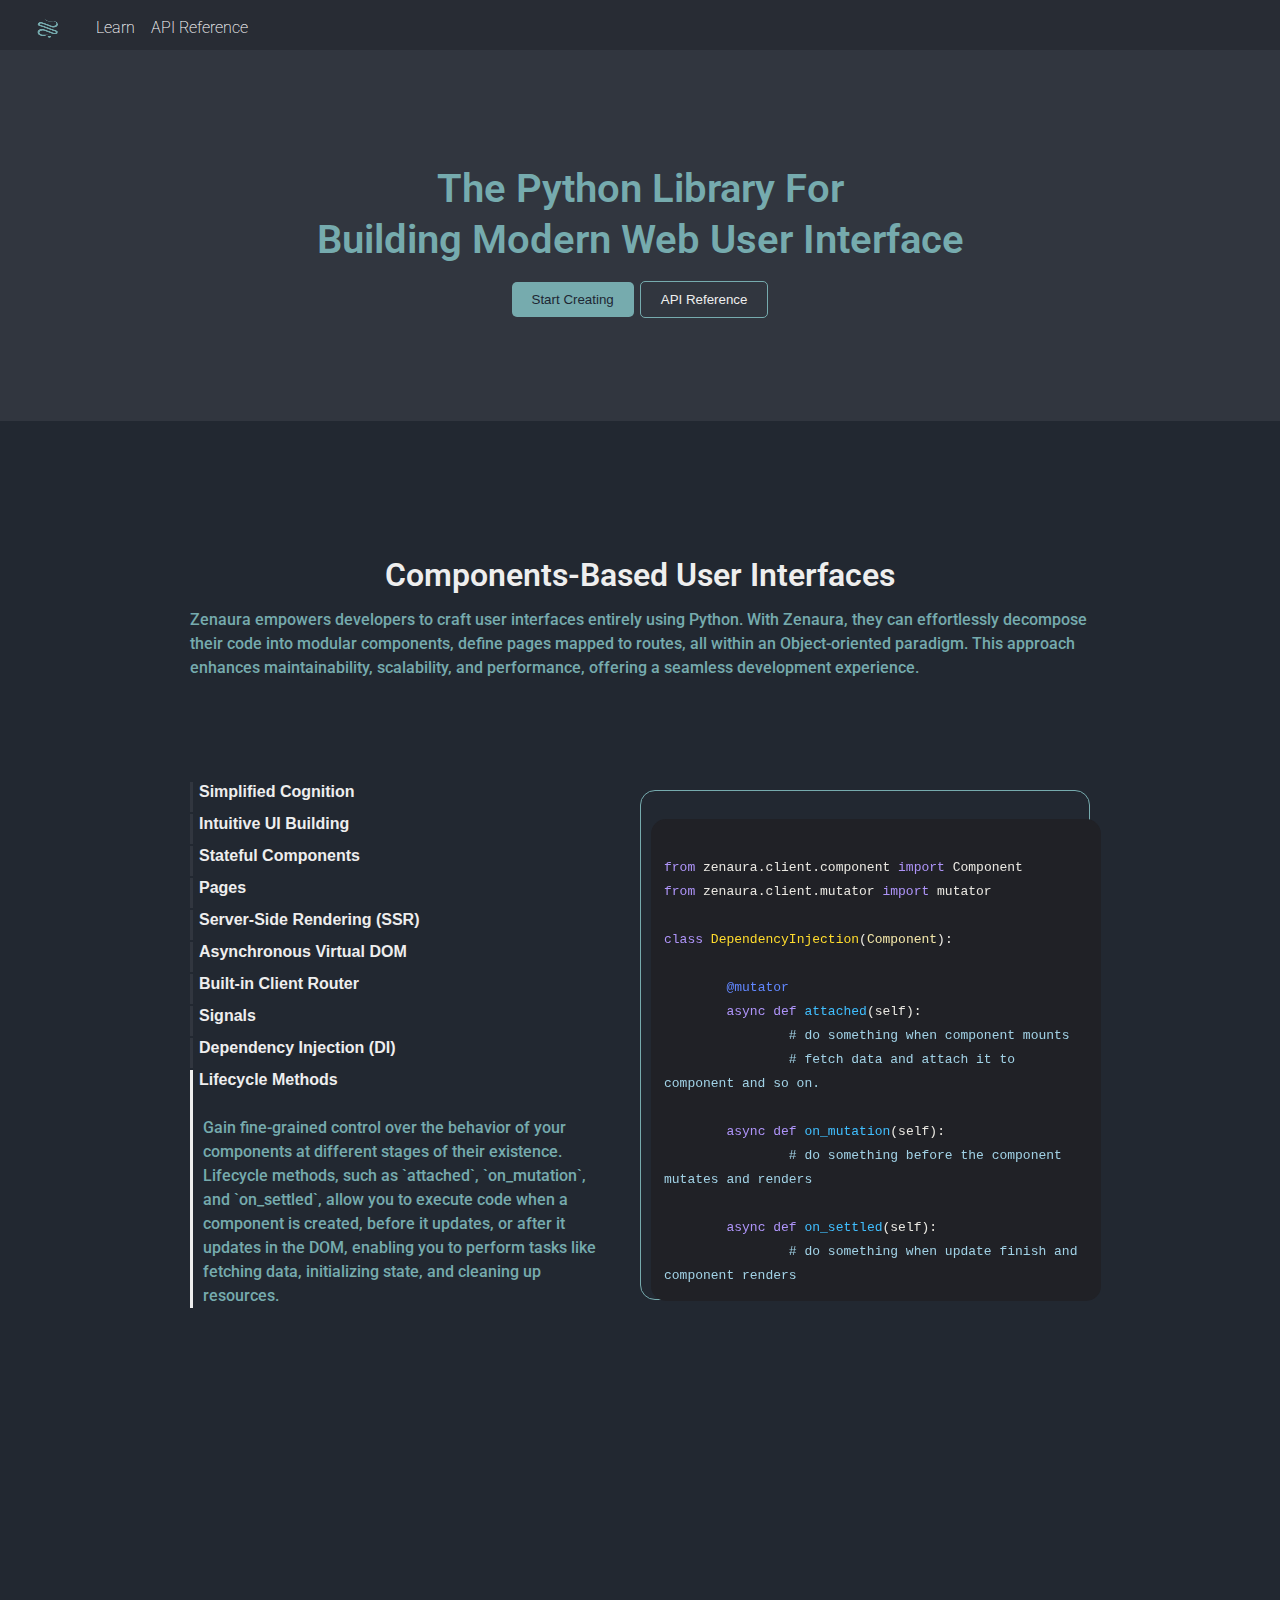
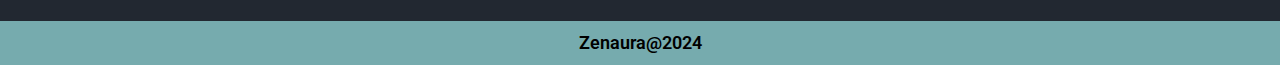
==== commit 85b057ad: "adding script tags, this need to be included as feature in app hyderation" ====
--- a/index.html
+++ b/index.html
@@ -12,13 +12,14 @@
       name="description"
       content="this app created with zenaura"
     />
-    <script type="module" src="https://pyscript.net/releases/2024.1.1/core.js"></script>
-
- 
-	<script type="py" src="./public/main.py" config="./public/config.json"></script>
+        <script type="module" src="https://pyscript.net/releases/2024.1.1/core.js"></script>
+<link rel="stylesheet" href="public/gigavolt.min.css">
+<script src="./public/python.min.js"></script>
+<script src="./public/highlight.min.js"></script>
 
     <link  rel="stylesheet" href="./public/main.css">
-
+    <script>hljs.highlightAll();</script>
+	<script type="py" src="./public/main.py" config="./public/config.json"></script>
     <title>zenaura</title>
     
   </head>
--- a/public/gigavolt.min.css
+++ b/public/gigavolt.min.css
@@ -0,0 +1,7 @@
+/*!
+  Theme: Gigavolt
+  Author: Aidan Swope (http://github.com/Whillikers)
+  License: ~ MIT (or more permissive) [via base16-schemes-source]
+  Maintainer: @highlightjs/core-team
+  Version: 2021.09.0
+*/pre code.hljs{display:block;overflow-x:auto;padding:1em}code.hljs{padding:3px 5px}.hljs{color:#e9e7e1;background:#202126}.hljs ::selection,.hljs::selection{background-color:#5a576e;color:#e9e7e1}.hljs-comment{color:#a1d2e6}.hljs-tag{color:#cad3ff}.hljs-operator,.hljs-punctuation,.hljs-subst{color:#e9e7e1}.hljs-operator{opacity:.7}.hljs-bullet,.hljs-deletion,.hljs-name,.hljs-selector-tag,.hljs-template-variable,.hljs-variable{color:#ff661a}.hljs-attr,.hljs-link,.hljs-literal,.hljs-number,.hljs-symbol,.hljs-variable.constant_{color:#19f988}.hljs-class .hljs-title,.hljs-title,.hljs-title.class_{color:#ffdc2d}.hljs-strong{font-weight:700;color:#ffdc2d}.hljs-addition,.hljs-code,.hljs-string,.hljs-title.class_.inherited__{color:#f2e6a9}.hljs-built_in,.hljs-doctag,.hljs-keyword.hljs-atrule,.hljs-quote,.hljs-regexp{color:#fb6acb}.hljs-attribute,.hljs-function .hljs-title,.hljs-section,.hljs-title.function_,.ruby .hljs-property{color:#40bfff}.diff .hljs-meta,.hljs-keyword,.hljs-template-tag,.hljs-type{color:#ae94f9}.hljs-emphasis{color:#ae94f9;font-style:italic}.hljs-meta,.hljs-meta .hljs-keyword,.hljs-meta .hljs-string{color:#6187ff}.hljs-meta .hljs-keyword,.hljs-meta-keyword{font-weight:700}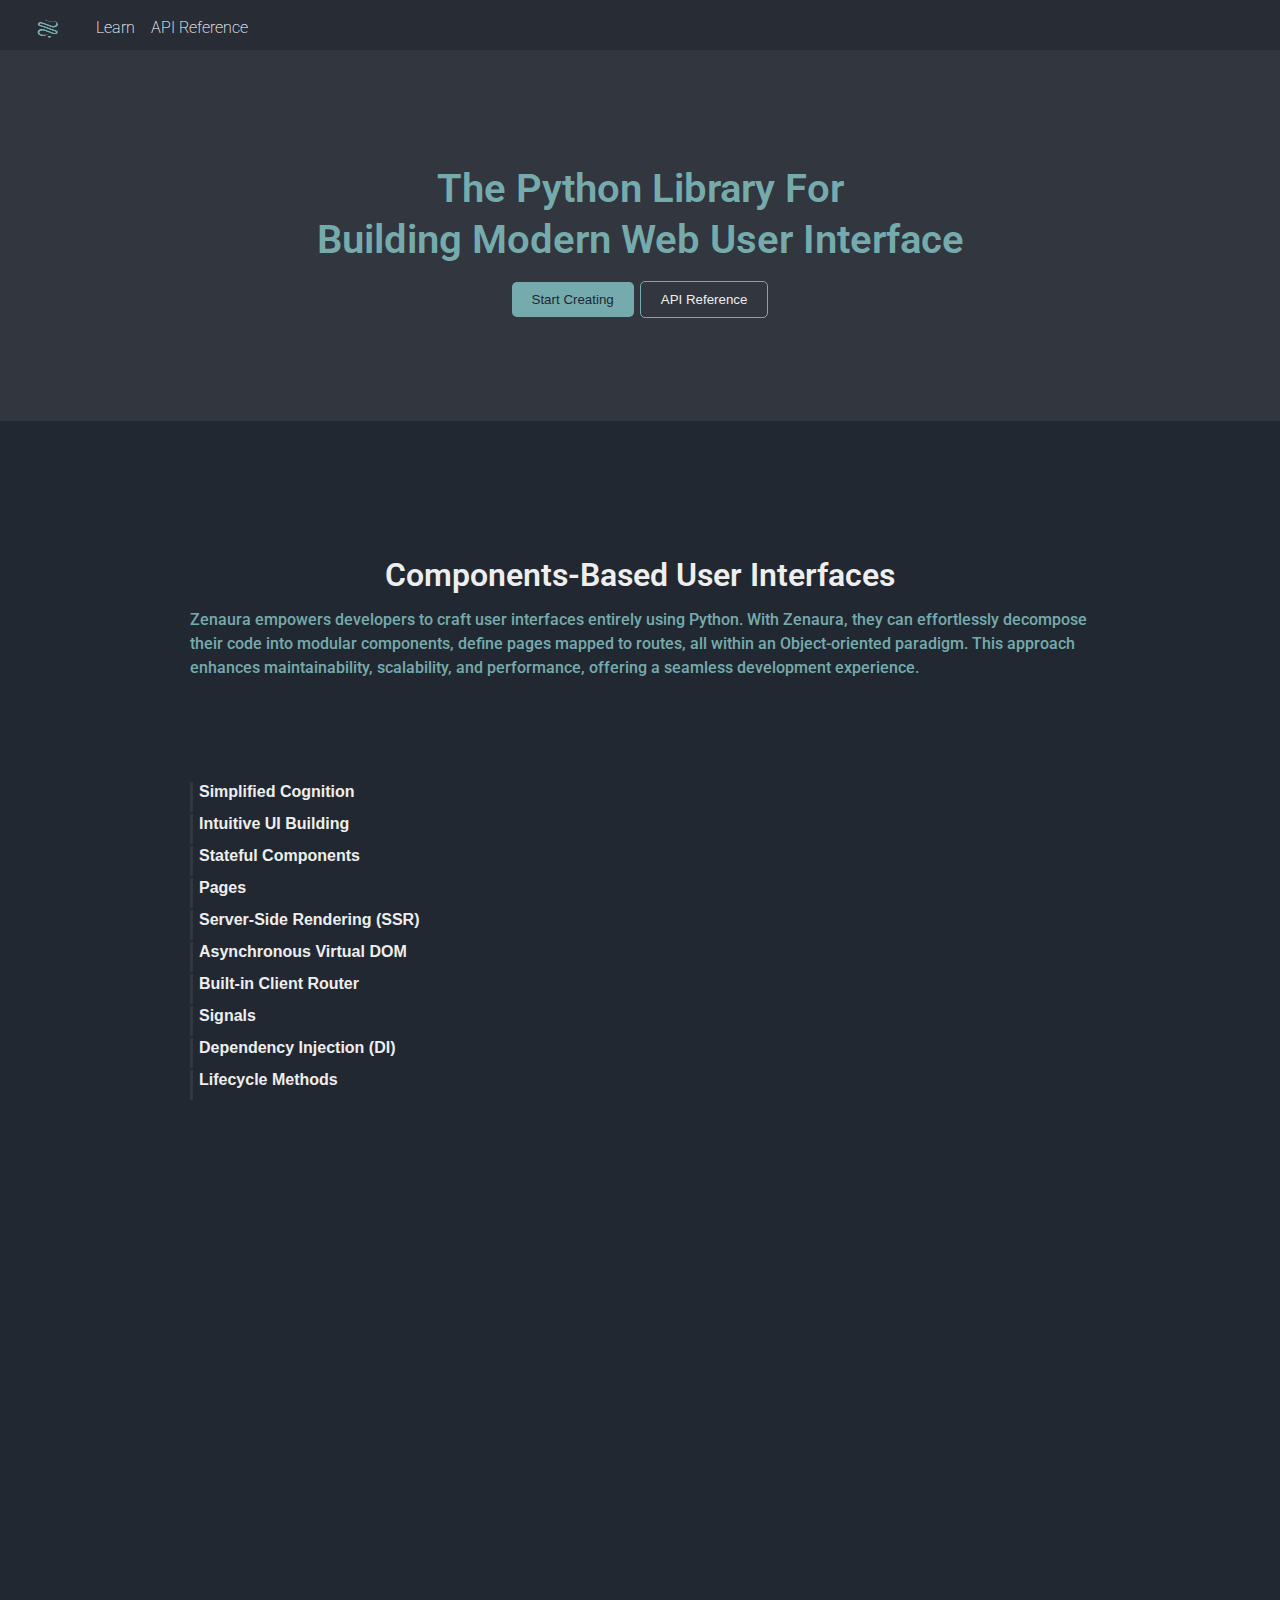
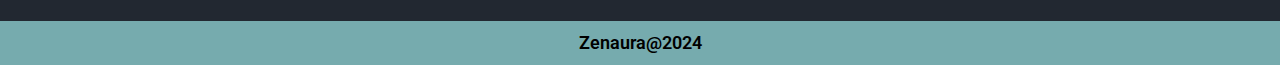
==== commit bfcf117b: "Merge branch 'main' into prod" ====
--- a/index.html
+++ b/index.html
@@ -33,7 +33,7 @@
                         Object-oriented paradigm. 
                         This approach enhances maintainability, scalability, 
                         and performance, offering a seamless development experience.
-                    </p></div><div data-zenaura="20a6b6b40011" class="row"><div data-zenaura="20a6b6b4001120" class="column"><div data-zenaura="20a6b6b400112030" class="controls"><button data-zenaura="20a6b6b40011203040" class="expand-btn"py-click="features_drop_down.toggle"  name="simplified_cognition">Simplified Cognition</button><p data-zenaura="20a6b6b40011203041" class="featureParagraph"style="display: none;"  active="False">Enjoy a smoother learning curve and faster development process with simplified cognitive load. With intuitive APIs, clear documentation, and well-structured code patterns, you can focus on building your application logic instead of struggling with complex framework internals.</p></div><div data-zenaura="20a6b6b400112031" class="controls"><button data-zenaura="20a6b6b40011203140" class="expand-btn"py-click="features_drop_down.toggle"  name="intuitive_ui_building">Intuitive UI Building</button><p data-zenaura="20a6b6b40011203141" class="featureParagraph"style="display: none;"  active="False">Craft beautiful and user-friendly interfaces effortlessly using a declarative syntax and a rich set of pre-built UI components. This approach simplifies UI development, enhances readability, and promotes consistency throughout your application.</p></div><div data-zenaura="20a6b6b400112032" class="controls"><button data-zenaura="20a6b6b40011203240" class="expand-btn"py-click="features_drop_down.toggle"  name="components">Stateful Components</button><p data-zenaura="20a6b6b40011203241" class="featureParagraph"style="display: none;"  active="False">Empower your application with the ability to manage dynamic content that reacts to user interactions and internal state changes. Stateful components can store data, update their appearance based on user action, making them essential for building interactive and responsive user interfaces.</p></div><div data-zenaura="20a6b6b400112033" class="controls"><button data-zenaura="20a6b6b40011203340" class="expand-btn"py-click="features_drop_down.toggle"  name="pages">Pages</button><p data-zenaura="20a6b6b40011203341" class="featureParagraph"style="display: none;"  active="False">Structure your application as a collection of distinct pages, each representing a different view or section. This approach enhances user navigation and allows you to organize your components and UI elements logically, improving the overall user experience.</p></div><div data-zenaura="20a6b6b400112034" class="controls"><button data-zenaura="20a6b6b40011203440" class="expand-btn"py-click="features_drop_down.toggle"  name="server_side_rendering">Server-Side Rendering (SSR)</button><p data-zenaura="20a6b6b40011203441" class="featureParagraph"style="display: none;"  active="False">Leverage the power of server-side rendering to generate HTML on the server before sending it to the client. SSR can significantly improve initial page load times, enhance SEO (Search Engine Optimization) by making your content more accessible to search engines, and provide a smoother user experience, especially on slower connections or devices.</p></div><div data-zenaura="20a6b6b400112035" class="controls"><button data-zenaura="20a6b6b40011203540" class="expand-btn"py-click="features_drop_down.toggle"  name="asynchronous_virtual_dom">Asynchronous Virtual DOM</button><p data-zenaura="20a6b6b40011203541" class="featureParagraph"style="display: none;"  active="False">Optimize your application&#x27;s UI updates by employing an asynchronous virtual DOM. This technique allows the framework to intelligently track changes in your component data and update only the necessary parts of the real DOM, minimizing unnecessary re-renders and leading to a more performant and responsive user interface.</p></div><div data-zenaura="20a6b6b400112036" class="controls"><button data-zenaura="20a6b6b40011203640" class="expand-btn"py-click="features_drop_down.toggle"  name="built_in_router">Built-in Client Router</button><p data-zenaura="20a6b6b40011203641" class="featureParagraph"style="display: none;"  active="False">Enable seamless navigation within your application using a built-in router. Routers handle the mapping of URLs to specific components or pages, allowing users to move between different sections of your application without requiring full page reloads, resulting in a smoother and more engaging user experience.</p></div><div data-zenaura="20a6b6b400112037" class="controls"><button data-zenaura="20a6b6b40011203740" class="expand-btn"py-click="features_drop_down.toggle"  name="signals">Signals</button><p data-zenaura="20a6b6b40011203741" class="featureParagraph"style="display: none;"  active="False">Simplify the management of application state and facilitate communication between components by using signals. Signals provide a reactive way to propagate data changes throughout your application, allowing components to react to updates and stay in sync without complex manual event handling.</p></div><div data-zenaura="20a6b6b400112038" class="controls"><button data-zenaura="20a6b6b40011203840" class="expand-btn"py-click="features_drop_down.toggle"  name="dependency_injection">Dependency Injection (DI)</button><p data-zenaura="20a6b6b40011203841" class="featureParagraph"style="display: none;"  active="False">Streamline the management of dependencies between components using dependency injection. DI makes your code more modular, testable, and maintainable by allowing components to declare their dependencies explicitly and receive them from an external injector, promoting loose coupling and flexibility.</p></div><div data-zenaura="20a6b6b400112039" class="controlsActive"><button data-zenaura="20a6b6b40011203940" class="expand-btn"py-click="features_drop_down.toggle"  name="lifecycle_methods">Lifecycle Methods</button><p data-zenaura="20a6b6b40011203941" class="featureParagraph"style="display: block;"  active="True">Gain fine-grained control over the behavior of your components at different stages of their existence. Lifecycle methods, such as `attached`, `on_mutation`, and `on_settled`, allow you to execute code when a component is created, before it updates, or after it updates in the DOM, enabling you to perform tasks like fetching data, initializing state, and cleaning up resources.</p></div></div><div data-zenaura="20a6b6b4001121" class="column"><div data-zenaura="20a6b6b400112130" class="expandable-content"style="display: none;" class=""  active="False"><div data-zenaura="20a6b6b40011213040" class="code-section "><div data-zenaura="20a6b6b4001121304050" class="codeWrapper"><pre data-zenaura="20a6b6b400112130405060"><code data-zenaura="20a6b6b40011213040506070" class="language-python">
+                    </p></div><div data-zenaura="20a6b6b40011" class="row"><div data-zenaura="20a6b6b4001120" class="column"><div data-zenaura="20a6b6b400112030" class="controls"><button data-zenaura="20a6b6b40011203040" class="expand-btn"py-click="features_drop_down.toggle"  name="simplified_cognition">Simplified Cognition</button><p data-zenaura="20a6b6b40011203041" class="featureParagraph"style="display: none;"  active="False">Enjoy a smoother learning curve and faster development process with simplified cognitive load. With intuitive APIs, clear documentation, and well-structured code patterns, you can focus on building your application logic instead of struggling with complex framework internals.</p></div><div data-zenaura="20a6b6b400112031" class="controls"><button data-zenaura="20a6b6b40011203140" class="expand-btn"py-click="features_drop_down.toggle"  name="intuitive_ui_building">Intuitive UI Building</button><p data-zenaura="20a6b6b40011203141" class="featureParagraph"style="display: none;"  active="False">Craft beautiful and user-friendly interfaces effortlessly using a declarative syntax and a rich set of pre-built UI components. This approach simplifies UI development, enhances readability, and promotes consistency throughout your application.</p></div><div data-zenaura="20a6b6b400112032" class="controls"><button data-zenaura="20a6b6b40011203240" class="expand-btn"py-click="features_drop_down.toggle"  name="components">Stateful Components</button><p data-zenaura="20a6b6b40011203241" class="featureParagraph"style="display: none;"  active="False">Empower your application with the ability to manage dynamic content that reacts to user interactions and internal state changes. Stateful components can store data, update their appearance based on user action, making them essential for building interactive and responsive user interfaces.</p></div><div data-zenaura="20a6b6b400112033" class="controls"><button data-zenaura="20a6b6b40011203340" class="expand-btn"py-click="features_drop_down.toggle"  name="pages">Pages</button><p data-zenaura="20a6b6b40011203341" class="featureParagraph"style="display: none;"  active="False">Structure your application as a collection of distinct pages, each representing a different view or section. This approach enhances user navigation and allows you to organize your components and UI elements logically, improving the overall user experience.</p></div><div data-zenaura="20a6b6b400112034" class="controls"><button data-zenaura="20a6b6b40011203440" class="expand-btn"py-click="features_drop_down.toggle"  name="server_side_rendering">Server-Side Rendering (SSR)</button><p data-zenaura="20a6b6b40011203441" class="featureParagraph"style="display: none;"  active="False">Leverage the power of server-side rendering to generate HTML on the server before sending it to the client. SSR can significantly improve initial page load times, enhance SEO (Search Engine Optimization) by making your content more accessible to search engines, and provide a smoother user experience, especially on slower connections or devices.</p></div><div data-zenaura="20a6b6b400112035" class="controls"><button data-zenaura="20a6b6b40011203540" class="expand-btn"py-click="features_drop_down.toggle"  name="asynchronous_virtual_dom">Asynchronous Virtual DOM</button><p data-zenaura="20a6b6b40011203541" class="featureParagraph"style="display: none;"  active="False">Optimize your application&#x27;s UI updates by employing an asynchronous virtual DOM. This technique allows the framework to intelligently track changes in your component data and update only the necessary parts of the real DOM, minimizing unnecessary re-renders and leading to a more performant and responsive user interface.</p></div><div data-zenaura="20a6b6b400112036" class="controls"><button data-zenaura="20a6b6b40011203640" class="expand-btn"py-click="features_drop_down.toggle"  name="built_in_router">Built-in Client Router</button><p data-zenaura="20a6b6b40011203641" class="featureParagraph"style="display: none;"  active="False">Enable seamless navigation within your application using a built-in router. Routers handle the mapping of URLs to specific components or pages, allowing users to move between different sections of your application without requiring full page reloads, resulting in a smoother and more engaging user experience.</p></div><div data-zenaura="20a6b6b400112037" class="controls"><button data-zenaura="20a6b6b40011203740" class="expand-btn"py-click="features_drop_down.toggle"  name="signals">Signals</button><p data-zenaura="20a6b6b40011203741" class="featureParagraph"style="display: none;"  active="False">Simplify the management of application state and facilitate communication between components by using signals. Signals provide a reactive way to propagate data changes throughout your application, allowing components to react to updates and stay in sync without complex manual event handling.</p></div><div data-zenaura="20a6b6b400112038" class="controls"><button data-zenaura="20a6b6b40011203840" class="expand-btn"py-click="features_drop_down.toggle"  name="dependency_injection">Dependency Injection (DI)</button><p data-zenaura="20a6b6b40011203841" class="featureParagraph"style="display: none;"  active="False">Streamline the management of dependencies between components using dependency injection. DI makes your code more modular, testable, and maintainable by allowing components to declare their dependencies explicitly and receive them from an external injector, promoting loose coupling and flexibility.</p></div><div data-zenaura="20a6b6b400112039" class="controls"><button data-zenaura="20a6b6b40011203940" class="expand-btn"py-click="features_drop_down.toggle"  name="lifecycle_methods">Lifecycle Methods</button><p data-zenaura="20a6b6b40011203941" class="featureParagraph"style="display: none;"  active="False">Gain fine-grained control over the behavior of your components at different stages of their existence. Lifecycle methods, such as `attached`, `on_mutation`, and `on_settled`, allow you to execute code when a component is created, before it updates, or after it updates in the DOM, enabling you to perform tasks like fetching data, initializing state, and cleaning up resources.</p></div></div><div data-zenaura="20a6b6b4001121" class="column"><div data-zenaura="20a6b6b400112130" class="expandable-content"style="display: none;" class=""  active="False"><div data-zenaura="20a6b6b40011213040" class="code-section "><div data-zenaura="20a6b6b4001121304050" class="codeWrapper"><pre data-zenaura="20a6b6b400112130405060"><code data-zenaura="20a6b6b40011213040506070" class="language-python">
 def Image(src, alt, width, height):
     return Builder(&quot;img&quot;).with_attributes(
         src=src,
@@ -167,7 +167,7 @@
 	pass # use dependency inside the component
 	
 di = DependencyInjection({&quot;api&quot;: &quot;https://api.com/v1&quot;})
-</code></pre></div></div></div><div data-zenaura="20a6b6b400112139" class="expandable-content"style="display: block;" class=""  active="True"><div data-zenaura="20a6b6b40011213940" class="code-section "><div data-zenaura="20a6b6b4001121394050" class="codeWrapper"><pre data-zenaura="20a6b6b400112139405060"><code data-zenaura="20a6b6b40011213940506070" class="language-python">
+</code></pre></div></div></div><div data-zenaura="20a6b6b400112139" class="expandable-content"style="display: none;" class=""  active="False"><div data-zenaura="20a6b6b40011213940" class="code-section "><div data-zenaura="20a6b6b4001121394050" class="codeWrapper"><pre data-zenaura="20a6b6b400112139405060"><code data-zenaura="20a6b6b40011213940506070" class="language-python">
 from zenaura.client.component import Component
 from zenaura.client.mutator import mutator
 
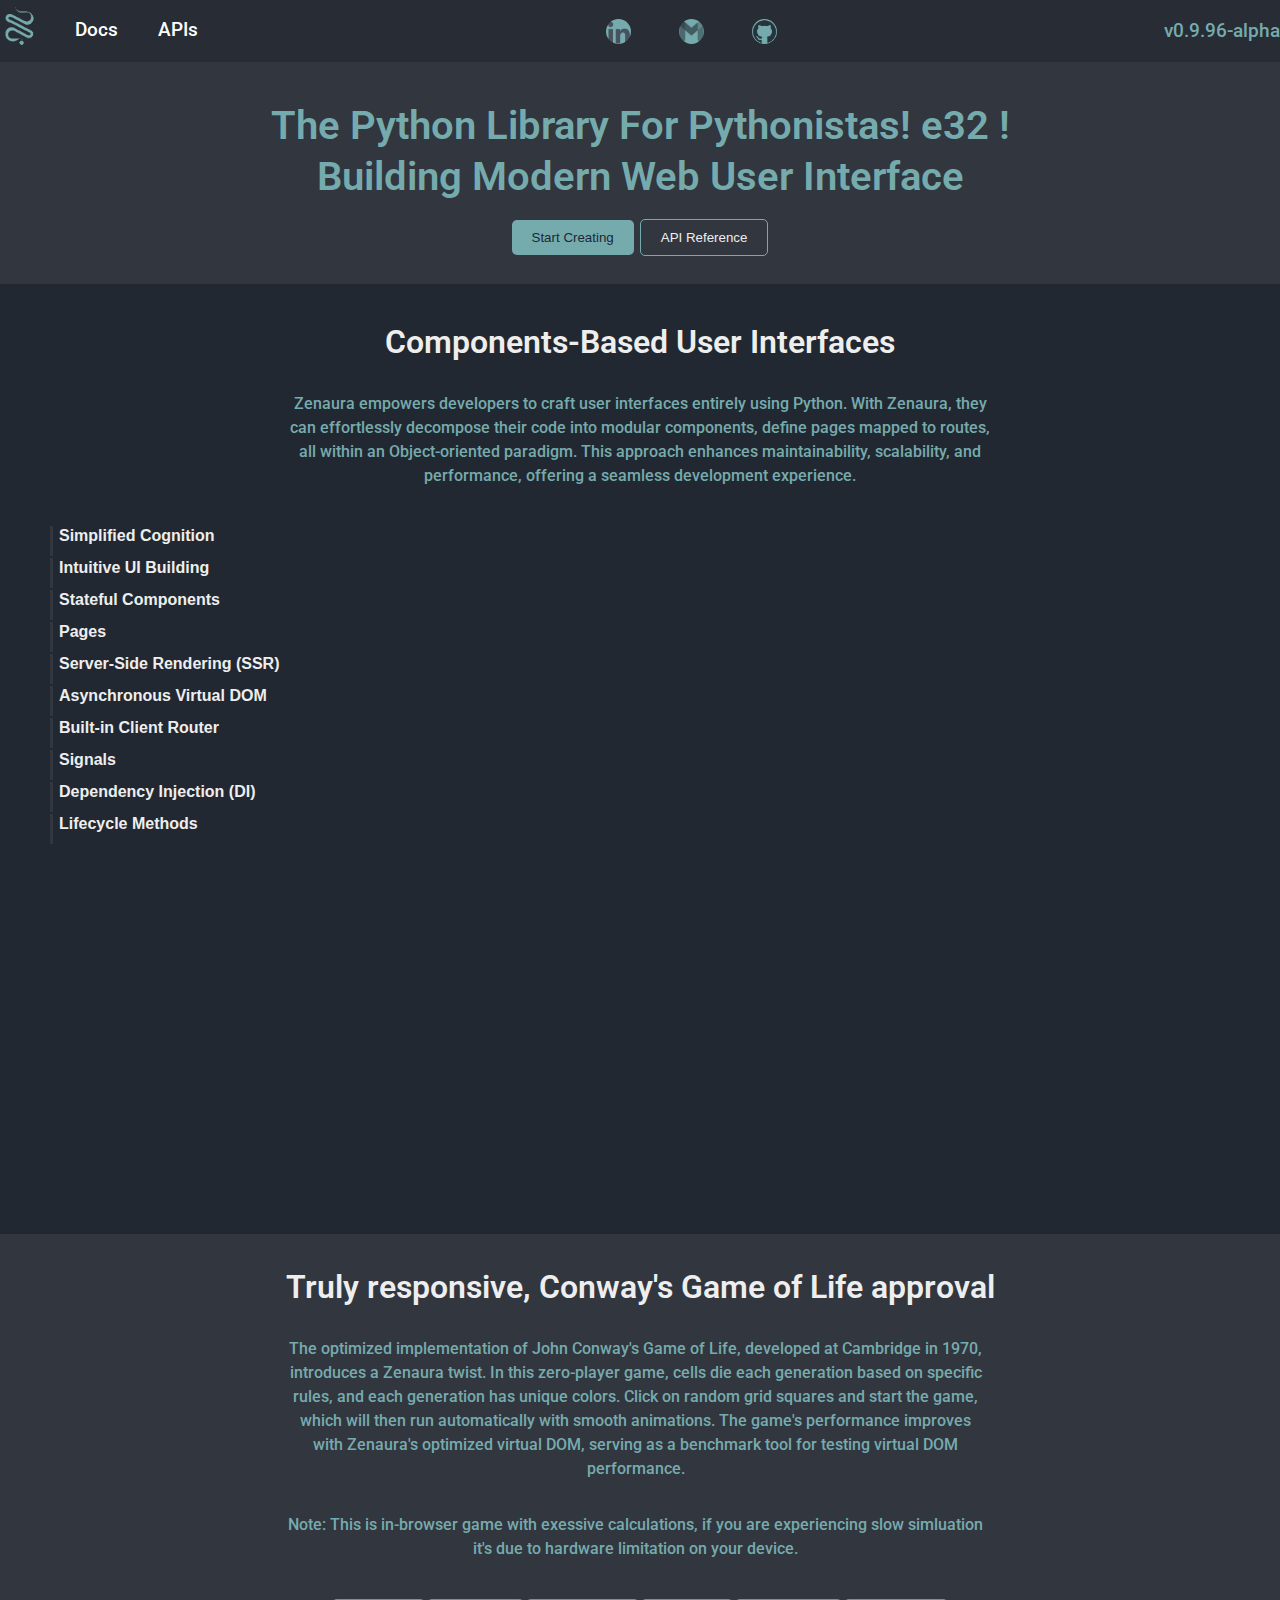
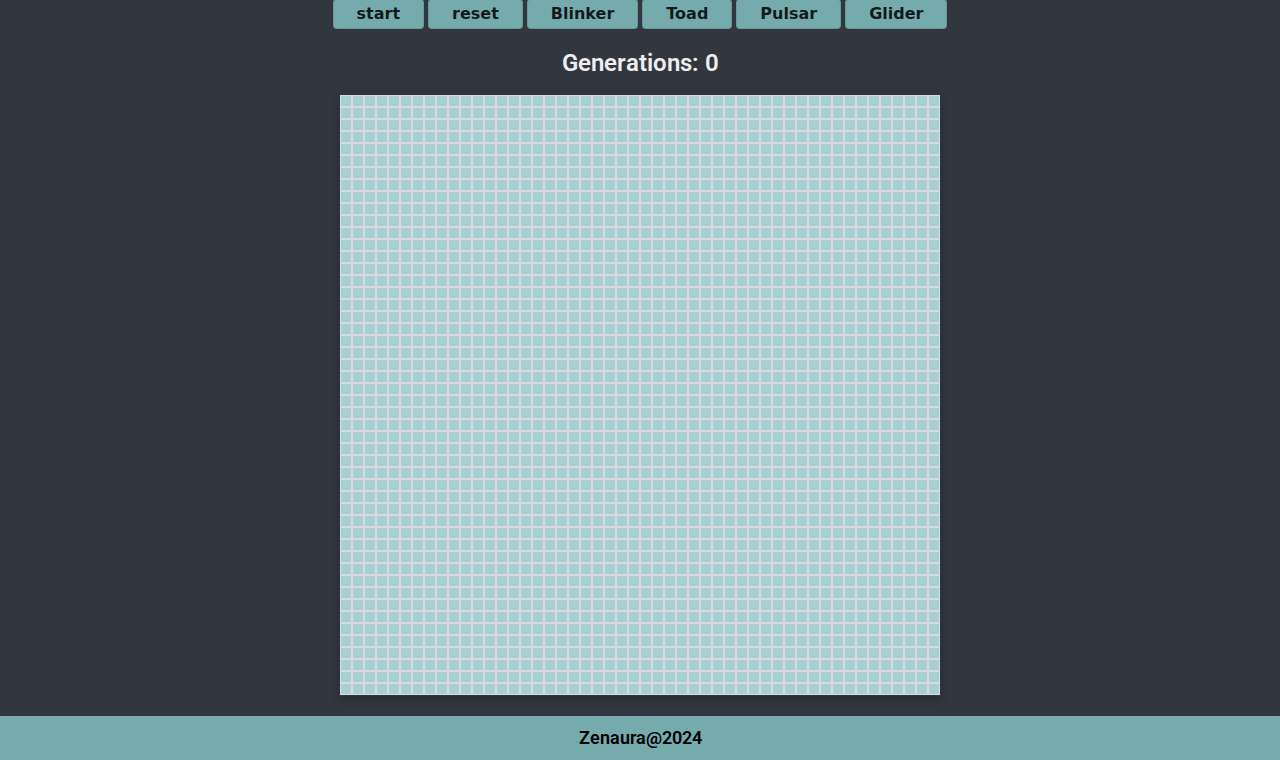
==== commit 2e04226e: "deploy new version" ====
--- a/index.html
+++ b/index.html
@@ -12,10 +12,21 @@
       name="description"
       content="this app created with zenaura"
     />
-        <script type="module" src="https://pyscript.net/releases/2024.1.1/core.js"></script>
-<link rel="stylesheet" href="public/gigavolt.min.css">
-<script src="./public/python.min.js"></script>
-<script src="./public/highlight.min.js"></script>
+    <script type="module" src="https://pyscript.net/releases/2024.1.1/core.js"></script>
+    <link rel="stylesheet" href="public/gigavolt.min.css">
+<script src="public/highlight.min.js"></script>
+<script src="public/python.min.js"></script>
+<script>hljs.highlightAll();</script>
+
+        <script>
+            const ws = new WebSocket("ws://localhost:5000/refresh");
+            ws.onmessage = () => {
+            console.log("Reloading...");
+            location.reload();
+            };
+        </script>
+        
+
 
     <link  rel="stylesheet" href="./public/main.css">
     <script>hljs.highlightAll();</script>
@@ -25,7 +36,7 @@
   </head>
   <body>
     <div id="root">
-        <div data-zenaura="72e7e09f"><header data-zenaura="6d9a6c21"><nav data-zenaura="6d9a6c2100"><ul data-zenaura="6d9a6c210010"><img data-zenaura="6d9a6c21001020" src="./public/logo.png"alt="zenaura" width="40" height="40"  class="navbarLogo"><li data-zenaura="6d9a6c21001021"><a data-zenaura="6d9a6c2100102130" href="#">Learn</a></li><li data-zenaura="6d9a6c21001022"><a data-zenaura="6d9a6c2100102230" href="#">API Reference</a></li></ul></nav></header><section data-zenaura="9c6e3bc4" class="intro"><div data-zenaura="9c6e3bc400" class="introHeaders"><h1 data-zenaura="9c6e3bc40010">The Python Library For</h1><h1 data-zenaura="9c6e3bc40011">Building Modern Web User Interface</h1></div><button data-zenaura="9c6e3bc401" class="intro-btn-1">Start Creating</button><button data-zenaura="9c6e3bc402" class="intro-btn-2">API Reference</button></section><section data-zenaura="20a6b6b4" class="features"><div data-zenaura="20a6b6b400" class="container"><div data-zenaura="20a6b6b40010" class="examplesPara"><h1 data-zenaura="20a6b6b4001020">Components-Based User Interfaces</h1><p data-zenaura="20a6b6b4001021">
+        <div data-zenaura="72e7e09f"><div data-zenaura="6d9a6c21" class="navbar"><div data-zenaura="6d9a6c2100" class="left"><img data-zenaura="6d9a6c210010" src="./public/logo.png"alt="zenaura" width="55" height="55"  class="navbarLogo"><a data-zenaura="6d9a6c210011" href="#">Docs</a><a data-zenaura="6d9a6c210012" href="#">APIs</a></div><div data-zenaura="6d9a6c2101" class="center"><a data-zenaura="6d9a6c210110" href="#"><img data-zenaura="6d9a6c21011020" src="./public/linkedin.png"alt="zenaura" width="33" height="33"  class="socialIcons"></a><a data-zenaura="6d9a6c210111" href="#"><img data-zenaura="6d9a6c21011120" src="./public/gmail.png"alt="zenaura" width="33" height="33"  class="socialIcons"></a><a data-zenaura="6d9a6c210112" href="#"><img data-zenaura="6d9a6c21011220" src="./public/github.png"alt="zenaura" width="33" height="33"  class="socialIcons"></a></div><div data-zenaura="6d9a6c2102" class="right"><p data-zenaura="6d9a6c210210">v0.9.96-alpha</p></div></div><section data-zenaura="9c6e3bc4" class="intro"><div data-zenaura="9c6e3bc400" class="introHeaders"><h1 data-zenaura="9c6e3bc40010">The Python Library For Pythonistas! e32 !</h1><h1 data-zenaura="9c6e3bc40011">Building Modern Web User Interface</h1></div><button data-zenaura="9c6e3bc401" class="intro-btn-1">Start Creating</button><button data-zenaura="9c6e3bc402" class="intro-btn-2">API Reference</button></section><section data-zenaura="20a6b6b4" class="features"><div data-zenaura="20a6b6b400" class="container"><div data-zenaura="20a6b6b40010" class="examplesPara"><h1 data-zenaura="20a6b6b4001020">Components-Based User Interfaces</h1><p data-zenaura="20a6b6b4001021">
                         Zenaura empowers developers to craft user interfaces entirely
                         using Python. With Zenaura, they can effortlessly 
                         decompose their code into modular components, 
@@ -33,7 +44,7 @@
                         Object-oriented paradigm. 
                         This approach enhances maintainability, scalability, 
                         and performance, offering a seamless development experience.
-                    </p></div><div data-zenaura="20a6b6b40011" class="row"><div data-zenaura="20a6b6b4001120" class="column"><div data-zenaura="20a6b6b400112030" class="controls"><button data-zenaura="20a6b6b40011203040" class="expand-btn"py-click="features_drop_down.toggle"  name="simplified_cognition">Simplified Cognition</button><p data-zenaura="20a6b6b40011203041" class="featureParagraph"style="display: none;"  active="False">Enjoy a smoother learning curve and faster development process with simplified cognitive load. With intuitive APIs, clear documentation, and well-structured code patterns, you can focus on building your application logic instead of struggling with complex framework internals.</p></div><div data-zenaura="20a6b6b400112031" class="controls"><button data-zenaura="20a6b6b40011203140" class="expand-btn"py-click="features_drop_down.toggle"  name="intuitive_ui_building">Intuitive UI Building</button><p data-zenaura="20a6b6b40011203141" class="featureParagraph"style="display: none;"  active="False">Craft beautiful and user-friendly interfaces effortlessly using a declarative syntax and a rich set of pre-built UI components. This approach simplifies UI development, enhances readability, and promotes consistency throughout your application.</p></div><div data-zenaura="20a6b6b400112032" class="controls"><button data-zenaura="20a6b6b40011203240" class="expand-btn"py-click="features_drop_down.toggle"  name="components">Stateful Components</button><p data-zenaura="20a6b6b40011203241" class="featureParagraph"style="display: none;"  active="False">Empower your application with the ability to manage dynamic content that reacts to user interactions and internal state changes. Stateful components can store data, update their appearance based on user action, making them essential for building interactive and responsive user interfaces.</p></div><div data-zenaura="20a6b6b400112033" class="controls"><button data-zenaura="20a6b6b40011203340" class="expand-btn"py-click="features_drop_down.toggle"  name="pages">Pages</button><p data-zenaura="20a6b6b40011203341" class="featureParagraph"style="display: none;"  active="False">Structure your application as a collection of distinct pages, each representing a different view or section. This approach enhances user navigation and allows you to organize your components and UI elements logically, improving the overall user experience.</p></div><div data-zenaura="20a6b6b400112034" class="controls"><button data-zenaura="20a6b6b40011203440" class="expand-btn"py-click="features_drop_down.toggle"  name="server_side_rendering">Server-Side Rendering (SSR)</button><p data-zenaura="20a6b6b40011203441" class="featureParagraph"style="display: none;"  active="False">Leverage the power of server-side rendering to generate HTML on the server before sending it to the client. SSR can significantly improve initial page load times, enhance SEO (Search Engine Optimization) by making your content more accessible to search engines, and provide a smoother user experience, especially on slower connections or devices.</p></div><div data-zenaura="20a6b6b400112035" class="controls"><button data-zenaura="20a6b6b40011203540" class="expand-btn"py-click="features_drop_down.toggle"  name="asynchronous_virtual_dom">Asynchronous Virtual DOM</button><p data-zenaura="20a6b6b40011203541" class="featureParagraph"style="display: none;"  active="False">Optimize your application&#x27;s UI updates by employing an asynchronous virtual DOM. This technique allows the framework to intelligently track changes in your component data and update only the necessary parts of the real DOM, minimizing unnecessary re-renders and leading to a more performant and responsive user interface.</p></div><div data-zenaura="20a6b6b400112036" class="controls"><button data-zenaura="20a6b6b40011203640" class="expand-btn"py-click="features_drop_down.toggle"  name="built_in_router">Built-in Client Router</button><p data-zenaura="20a6b6b40011203641" class="featureParagraph"style="display: none;"  active="False">Enable seamless navigation within your application using a built-in router. Routers handle the mapping of URLs to specific components or pages, allowing users to move between different sections of your application without requiring full page reloads, resulting in a smoother and more engaging user experience.</p></div><div data-zenaura="20a6b6b400112037" class="controls"><button data-zenaura="20a6b6b40011203740" class="expand-btn"py-click="features_drop_down.toggle"  name="signals">Signals</button><p data-zenaura="20a6b6b40011203741" class="featureParagraph"style="display: none;"  active="False">Simplify the management of application state and facilitate communication between components by using signals. Signals provide a reactive way to propagate data changes throughout your application, allowing components to react to updates and stay in sync without complex manual event handling.</p></div><div data-zenaura="20a6b6b400112038" class="controls"><button data-zenaura="20a6b6b40011203840" class="expand-btn"py-click="features_drop_down.toggle"  name="dependency_injection">Dependency Injection (DI)</button><p data-zenaura="20a6b6b40011203841" class="featureParagraph"style="display: none;"  active="False">Streamline the management of dependencies between components using dependency injection. DI makes your code more modular, testable, and maintainable by allowing components to declare their dependencies explicitly and receive them from an external injector, promoting loose coupling and flexibility.</p></div><div data-zenaura="20a6b6b400112039" class="controls"><button data-zenaura="20a6b6b40011203940" class="expand-btn"py-click="features_drop_down.toggle"  name="lifecycle_methods">Lifecycle Methods</button><p data-zenaura="20a6b6b40011203941" class="featureParagraph"style="display: none;"  active="False">Gain fine-grained control over the behavior of your components at different stages of their existence. Lifecycle methods, such as `attached`, `on_mutation`, and `on_settled`, allow you to execute code when a component is created, before it updates, or after it updates in the DOM, enabling you to perform tasks like fetching data, initializing state, and cleaning up resources.</p></div></div><div data-zenaura="20a6b6b4001121" class="column"><div data-zenaura="20a6b6b400112130" class="expandable-content"style="display: none;" class=""  active="False"><div data-zenaura="20a6b6b40011213040" class="code-section "><div data-zenaura="20a6b6b4001121304050" class="codeWrapper"><pre data-zenaura="20a6b6b400112130405060"><code data-zenaura="20a6b6b40011213040506070" class="language-python">
+                    </p></div></div><div data-zenaura="20a6b6b401" class="row"><div data-zenaura="20a6b6b40110" class="column sticky"><div data-zenaura="20a6b6b4011020" class="controls"><button data-zenaura="20a6b6b401102030" class="expand-btn"py-click="features_drop_down.toggle"  name="simplified_cognition">Simplified Cognition</button><p data-zenaura="20a6b6b401102031" class="featureParagraph"style="display: none;"  active="False">Enjoy a smoother learning curve and faster development process with simplified cognitive load. With intuitive APIs, clear documentation, and well-structured code patterns, you can focus on building your application logic instead of struggling with complex framework internals.</p></div><div data-zenaura="20a6b6b4011021" class="controls"><button data-zenaura="20a6b6b401102130" class="expand-btn"py-click="features_drop_down.toggle"  name="intuitive_ui_building">Intuitive UI Building</button><p data-zenaura="20a6b6b401102131" class="featureParagraph"style="display: none;"  active="False">Craft beautiful and user-friendly interfaces effortlessly using a declarative syntax and a rich set of pre-built UI components. This approach simplifies UI development, enhances readability, and promotes consistency throughout your application.</p></div><div data-zenaura="20a6b6b4011022" class="controls"><button data-zenaura="20a6b6b401102230" class="expand-btn"py-click="features_drop_down.toggle"  name="components">Stateful Components</button><p data-zenaura="20a6b6b401102231" class="featureParagraph"style="display: none;"  active="False">Empower your application with the ability to manage dynamic content that reacts to user interactions and internal state changes. Stateful components can store data, update their appearance based on user action, making them essential for building interactive and responsive user interfaces.</p></div><div data-zenaura="20a6b6b4011023" class="controls"><button data-zenaura="20a6b6b401102330" class="expand-btn"py-click="features_drop_down.toggle"  name="pages">Pages</button><p data-zenaura="20a6b6b401102331" class="featureParagraph"style="display: none;"  active="False">Structure your application as a collection of distinct pages, each representing a different view or section. This approach enhances user navigation and allows you to organize your components and UI elements logically, improving the overall user experience.</p></div><div data-zenaura="20a6b6b4011024" class="controls"><button data-zenaura="20a6b6b401102430" class="expand-btn"py-click="features_drop_down.toggle"  name="server_side_rendering">Server-Side Rendering (SSR)</button><p data-zenaura="20a6b6b401102431" class="featureParagraph"style="display: none;"  active="False">Leverage the power of server-side rendering to generate HTML on the server before sending it to the client. SSR can significantly improve initial page load times, enhance SEO (Search Engine Optimization) by making your content more accessible to search engines, and provide a smoother user experience, especially on slower connections or devices.</p></div><div data-zenaura="20a6b6b4011025" class="controls"><button data-zenaura="20a6b6b401102530" class="expand-btn"py-click="features_drop_down.toggle"  name="asynchronous_virtual_dom">Asynchronous Virtual DOM</button><p data-zenaura="20a6b6b401102531" class="featureParagraph"style="display: none;"  active="False">Optimize your application&#x27;s UI updates by employing an asynchronous virtual DOM. This technique allows the framework to intelligently track changes in your component data and update only the necessary parts of the real DOM, minimizing unnecessary re-renders and leading to a more performant and responsive user interface.</p></div><div data-zenaura="20a6b6b4011026" class="controls"><button data-zenaura="20a6b6b401102630" class="expand-btn"py-click="features_drop_down.toggle"  name="built_in_router">Built-in Client Router</button><p data-zenaura="20a6b6b401102631" class="featureParagraph"style="display: none;"  active="False">Enable seamless navigation within your application using a built-in router. Routers handle the mapping of URLs to specific components or pages, allowing users to move between different sections of your application without requiring full page reloads, resulting in a smoother and more engaging user experience.</p></div><div data-zenaura="20a6b6b4011027" class="controls"><button data-zenaura="20a6b6b401102730" class="expand-btn"py-click="features_drop_down.toggle"  name="signals">Signals</button><p data-zenaura="20a6b6b401102731" class="featureParagraph"style="display: none;"  active="False">Simplify the management of application state and facilitate communication between components by using signals. Signals provide a reactive way to propagate data changes throughout your application, allowing components to react to updates and stay in sync without complex manual event handling.</p></div><div data-zenaura="20a6b6b4011028" class="controls"><button data-zenaura="20a6b6b401102830" class="expand-btn"py-click="features_drop_down.toggle"  name="dependency_injection">Dependency Injection (DI)</button><p data-zenaura="20a6b6b401102831" class="featureParagraph"style="display: none;"  active="False">Streamline the management of dependencies between components using dependency injection. DI makes your code more modular, testable, and maintainable by allowing components to declare their dependencies explicitly and receive them from an external injector, promoting loose coupling and flexibility.</p></div><div data-zenaura="20a6b6b4011029" class="controls"><button data-zenaura="20a6b6b401102930" class="expand-btn"py-click="features_drop_down.toggle"  name="lifecycle_methods">Lifecycle Methods</button><p data-zenaura="20a6b6b401102931" class="featureParagraph"style="display: none;"  active="False">Gain fine-grained control over the behavior of your components at different stages of their existence. Lifecycle methods, such as `attached`, `on_mutation`, and `on_settled`, allow you to execute code when a component is created, before it updates, or after it updates in the DOM, enabling you to perform tasks like fetching data, initializing state, and cleaning up resources.</p></div></div><div data-zenaura="20a6b6b40111" class="column"><div data-zenaura="20a6b6b4011120" class="expandable-content"style="display: none;" class=""  active="False"><div data-zenaura="20a6b6b401112030" class="code-section "><div data-zenaura="20a6b6b40111203040" class="codeWrapper"><pre data-zenaura="20a6b6b4011120304050"><code data-zenaura="20a6b6b401112030405060" class="language-python">
 def Image(src, alt, width, height):
     return Builder(&quot;img&quot;).with_attributes(
         src=src,
@@ -44,7 +55,7 @@
     
 def Header1(text):
     return Builder(&#x27;h1&#x27;).with_text(text).build()
-</code></pre></div></div></div><div data-zenaura="20a6b6b400112131" class="expandable-content"style="display: none;" class=""  active="False"><div data-zenaura="20a6b6b40011213140" class="code-section "><div data-zenaura="20a6b6b4001121314050" class="codeWrapper"><pre data-zenaura="20a6b6b400112131405060"><code data-zenaura="20a6b6b40011213140506070" class="language-python">
+</code></pre></div></div></div><div data-zenaura="20a6b6b4011121" class="expandable-content"style="display: none;" class=""  active="False"><div data-zenaura="20a6b6b401112130" class="code-section "><div data-zenaura="20a6b6b40111213040" class="codeWrapper"><pre data-zenaura="20a6b6b4011121304050"><code data-zenaura="20a6b6b401112130405060" class="language-python">
 from zenaura.client.component import Component
 from zenaura.client.page import Page
 def NavItem(href, text):
@@ -70,7 +81,7 @@
 top_bar = Header()
 landing_page = Page([top_bar])
 
-</code></pre></div></div></div><div data-zenaura="20a6b6b400112132" class="expandable-content"style="display: none;" class=""  active="False"><div data-zenaura="20a6b6b40011213240" class="code-section "><div data-zenaura="20a6b6b4001121324050" class="codeWrapper"><pre data-zenaura="20a6b6b400112132405060"><code data-zenaura="20a6b6b40011213240506070" class="language-python">
+</code></pre></div></div></div><div data-zenaura="20a6b6b4011122" class="expandable-content"style="display: none;" class=""  active="False"><div data-zenaura="20a6b6b401112230" class="code-section "><div data-zenaura="20a6b6b40111223040" class="codeWrapper"><pre data-zenaura="20a6b6b4011122304050"><code data-zenaura="20a6b6b401112230405060" class="language-python">
 from zenaura.client.component import Component
 from zenaura.client.mutator import mutator
 
@@ -92,14 +103,14 @@
   def render(self) -&gt; Node:
     # ui code
     pass
-</code></pre></div></div></div><div data-zenaura="20a6b6b400112133" class="expandable-content"style="display: none;" class=""  active="False"><div data-zenaura="20a6b6b40011213340" class="code-section "><div data-zenaura="20a6b6b4001121334050" class="codeWrapper"><pre data-zenaura="20a6b6b400112133405060"><code data-zenaura="20a6b6b40011213340506070" class="language-python">
+</code></pre></div></div></div><div data-zenaura="20a6b6b4011123" class="expandable-content"style="display: none;" class=""  active="False"><div data-zenaura="20a6b6b401112330" class="code-section "><div data-zenaura="20a6b6b40111233040" class="codeWrapper"><pre data-zenaura="20a6b6b4011123304050"><code data-zenaura="20a6b6b401112330405060" class="language-python">
 from zenaura.client.component import Component
 from zenaura.client.page import Page
 class Counter(Component):
     pass
 counter = Counter()
 counters_page = Page([counter])
-</code></pre></div></div></div><div data-zenaura="20a6b6b400112134" class="expandable-content"style="display: none;" class=""  active="False"><div data-zenaura="20a6b6b40011213440" class="code-section "><div data-zenaura="20a6b6b4001121344050" class="codeWrapper"><pre data-zenaura="20a6b6b400112134405060"><code data-zenaura="20a6b6b40011213440506070" class="language-python">
+</code></pre></div></div></div><div data-zenaura="20a6b6b4011124" class="expandable-content"style="display: none;" class=""  active="False"><div data-zenaura="20a6b6b401112430" class="code-section "><div data-zenaura="20a6b6b40111243040" class="codeWrapper"><pre data-zenaura="20a6b6b4011124304050"><code data-zenaura="20a6b6b401112430405060" class="language-python">
 from flask import Flask
 from public.main import counters_page
 from zenaura.server import ZenauraServer
@@ -115,7 +126,7 @@
     
 if __name__ == &quot;__main__&quot;:
     app.run()
-</code></pre></div></div></div><div data-zenaura="20a6b6b400112135" class="expandable-content"style="display: none;" class=""  active="False"><div data-zenaura="20a6b6b40011213540" class="code-section "><div data-zenaura="20a6b6b4001121354050" class="codeWrapper"><pre data-zenaura="20a6b6b400112135405060"><code data-zenaura="20a6b6b40011213540506070" class="language-python">
+</code></pre></div></div></div><div data-zenaura="20a6b6b4011125" class="expandable-content"style="display: none;" class=""  active="False"><div data-zenaura="20a6b6b401112530" class="code-section "><div data-zenaura="20a6b6b40111253040" class="codeWrapper"><pre data-zenaura="20a6b6b4011125304050"><code data-zenaura="20a6b6b401112530405060" class="language-python">
 from zenaura.client.component import Component
 from zenaura.client.mutator import mutator
 
@@ -128,7 +139,7 @@
   @mutator
   async def non_blocking_updates2(self, event) -&gt; None:
 	  pass
-</code></pre></div></div></div><div data-zenaura="20a6b6b400112136" class="expandable-content"style="display: none;" class=""  active="False"><div data-zenaura="20a6b6b40011213640" class="code-section "><div data-zenaura="20a6b6b4001121364050" class="codeWrapper"><pre data-zenaura="20a6b6b400112136405060"><code data-zenaura="20a6b6b40011213640506070" class="language-python">
+</code></pre></div></div></div><div data-zenaura="20a6b6b4011126" class="expandable-content"style="display: none;" class=""  active="False"><div data-zenaura="20a6b6b401112630" class="code-section "><div data-zenaura="20a6b6b40111263040" class="codeWrapper"><pre data-zenaura="20a6b6b4011126304050"><code data-zenaura="20a6b6b401112630405060" class="language-python">
 from zenaura.client.app import Route, App 
 from zenaura.client.component import Component
 from zenaura.client.page import Page
@@ -145,7 +156,7 @@
 		path=&quot;/counter&quot;,
 		page=counters_page
 ))
-</code></pre></div></div></div><div data-zenaura="20a6b6b400112137" class="expandable-content"style="display: none;" class=""  active="False"><div data-zenaura="20a6b6b40011213740" class="code-section "><div data-zenaura="20a6b6b4001121374050" class="codeWrapper"><pre data-zenaura="20a6b6b400112137405060"><code data-zenaura="20a6b6b40011213740506070" class="language-python">
+</code></pre></div></div></div><div data-zenaura="20a6b6b4011127" class="expandable-content"style="display: none;" class=""  active="False"><div data-zenaura="20a6b6b401112730" class="code-section "><div data-zenaura="20a6b6b40111273040" class="codeWrapper"><pre data-zenaura="20a6b6b4011127304050"><code data-zenaura="20a6b6b401112730405060" class="language-python">
 from zenaura.client.observer import Subject, Observer
 GlobalCounterSubject = Subject()
 GlobalCounterSubject.state = {&quot;counter&quot;: 1}
@@ -158,7 +169,7 @@
 observer1 = GlobalCounterObserver1()
 
 GlobalCounterSubject.attach(observer1)
-</code></pre></div></div></div><div data-zenaura="20a6b6b400112138" class="expandable-content"style="display: none;" class=""  active="False"><div data-zenaura="20a6b6b40011213840" class="code-section "><div data-zenaura="20a6b6b4001121384050" class="codeWrapper"><pre data-zenaura="20a6b6b400112138405060"><code data-zenaura="20a6b6b40011213840506070" class="language-python">
+</code></pre></div></div></div><div data-zenaura="20a6b6b4011128" class="expandable-content"style="display: none;" class=""  active="False"><div data-zenaura="20a6b6b401112830" class="code-section "><div data-zenaura="20a6b6b40111283040" class="codeWrapper"><pre data-zenaura="20a6b6b4011128304050"><code data-zenaura="20a6b6b401112830405060" class="language-python">
 from zenaura.client.component import Component
 
 class DependencyInjection(Component):
@@ -167,7 +178,7 @@
 	pass # use dependency inside the component
 	
 di = DependencyInjection({&quot;api&quot;: &quot;https://api.com/v1&quot;})
-</code></pre></div></div></div><div data-zenaura="20a6b6b400112139" class="expandable-content"style="display: none;" class=""  active="False"><div data-zenaura="20a6b6b40011213940" class="code-section "><div data-zenaura="20a6b6b4001121394050" class="codeWrapper"><pre data-zenaura="20a6b6b400112139405060"><code data-zenaura="20a6b6b40011213940506070" class="language-python">
+</code></pre></div></div></div><div data-zenaura="20a6b6b4011129" class="expandable-content"style="display: none;" class=""  active="False"><div data-zenaura="20a6b6b401112930" class="code-section "><div data-zenaura="20a6b6b40111293040" class="codeWrapper"><pre data-zenaura="20a6b6b4011129304050"><code data-zenaura="20a6b6b401112930405060" class="language-python">
 from zenaura.client.component import Component
 from zenaura.client.mutator import mutator
 
@@ -183,7 +194,9 @@
 		
 	async def on_settled(self):
 		# do something when update finish and component renders
-</code></pre></div></div></div></div></div></div></section><footer data-zenaura="82f92bbf">Zenaura@2024</footer></div>
+</code></pre></div></div></div></div></div></section><div data-zenaura="e4ac883a" class="gridcontainer"><div data-zenaura="e4ac883a00" class="examplesPara"><h1 data-zenaura="e4ac883a0010">Truly responsive, Conway&#x27;s Game of Life approval</h1><p data-zenaura="e4ac883a0011">
+                 The optimized implementation of John Conway&#x27;s Game of Life, developed at Cambridge in 1970, introduces a Zenaura twist. In this zero-player game, cells die each generation based on specific rules, and each generation has unique colors. Click on random grid squares and start the game, which will then run automatically with smooth animations. The game&#x27;s performance improves with Zenaura&#x27;s optimized virtual DOM, serving as a benchmark tool for testing virtual DOM performance.
+                    </p><p data-zenaura="e4ac883a0012">Note: This is in-browser game with exessive calculations, if you are experiencing slow simluation it&#x27;s due to hardware limitation on your device.</p></div><div data-zenaura="e4ac883a01" class="controlsGameOfLife"><div data-zenaura="e4ac883a0110" class="buttons"><button data-zenaura="e4ac883a011020" class="btn" py-click="gameOfLife.start_stop">start</button><button data-zenaura="e4ac883a011021" class="btn" py-click="gameOfLife.reset">reset</button><button data-zenaura="e4ac883a011022" class="btn"py-click="gameOfLife.load_pattern"  name="blinker">Blinker</button><button data-zenaura="e4ac883a011023" class="btn"py-click="gameOfLife.load_pattern"  name="toad">Toad</button><button data-zenaura="e4ac883a011024" class="btn"py-click="gameOfLife.load_pattern"  name="pulsar">Pulsar</button><button data-zenaura="e4ac883a011025" class="btn"py-click="gameOfLife.load_pattern"  name="glider">Glider</button></div><h2 data-zenaura="e4ac883a0111">Generations: 0</h2></div><div data-zenaura="e4ac883a02" class="grid"><div data-zenaura="e4ac883a0210" class="row"><div data-zenaura="e4ac883a021020" class="cell "id="0,0" py-click="gameOfLife.toggle_cell"  style="background-color:#A8CFD3"></div><div data-zenaura="e4ac883a021021" class="cell "id="0,1" py-click="gameOfLife.toggle_cell"  style="background-color:#A8CFD3"></div><div data-zenaura="e4ac883a021022" class="cell "id="0,2" py-click="gameOfLife.toggle_cell"  style="background-color:#A8CFD3"></div><div data-zenaura="e4ac883a021023" class="cell "id="0,3" py-click="gameOfLife.toggle_cell"  style="background-color:#A8CFD3"></div><div data-zenaura="e4ac883a021024" class="cell "id="0,4" py-click="gameOfLife.toggle_cell"  style="background-color:#A8CFD3"></div><div data-zenaura="e4ac883a021025" class="cell "id="0,5" py-click="gameOfLife.toggle_cell"  style="background-color:#A8CFD3"></div><div data-zenaura="e4ac883a021026" class="cell "id="0,6" py-click="gameOfLife.toggle_cell"  style="background-color:#A8CFD3"></div><div data-zenaura="e4ac883a021027" class="cell "id="0,7" py-click="gameOfLife.toggle_cell"  style="background-color:#A8CFD3"></div><div data-zenaura="e4ac883a021028" class="cell "id="0,8" py-click="gameOfLife.toggle_cell"  style="background-color:#A8CFD3"></div><div data-zenaura="e4ac883a021029" class="cell "id="0,9" py-click="gameOfLife.toggle_cell"  style="background-color:#A8CFD3"></div><div data-zenaura="e4ac883a0210210" class="cell "id="0,10" py-click="gameOfLife.toggle_cell"  style="background-color:#A8CFD3"></div><div data-zenaura="e4ac883a0210211" class="cell "id="0,11" py-click="gameOfLife.toggle_cell"  style="background-color:#A8CFD3"></div><div data-zenaura="e4ac883a0210212" class="cell "id="0,12" py-click="gameOfLife.toggle_cell"  style="background-color:#A8CFD3"></div><div data-zenaura="e4ac883a0210213" class="cell "id="0,13" py-click="gameOfLife.toggle_cell"  style="background-color:#A8CFD3"></div><div data-zenaura="e4ac883a0210214" class="cell "id="0,14" py-click="gameOfLife.toggle_cell"  style="background-color:#A8CFD3"></div><div data-zenaura="e4ac883a0210215" class="cell "id="0,15" py-click="gameOfLife.toggle_cell"  style="background-color:#A8CFD3"></div><div data-zenaura="e4ac883a0210216" class="cell "id="0,16" py-click="gameOfLife.toggle_cell"  style="background-color:#A8CFD3"></div><div data-zenaura="e4ac883a0210217" class="cell "id="0,17" py-click="gameOfLife.toggle_cell"  style="background-color:#A8CFD3"></div><div data-zenaura="e4ac883a0210218" class="cell "id="0,18" py-click="gameOfLife.toggle_cell"  style="background-color:#A8CFD3"></div><div data-zenaura="e4ac883a0210219" class="cell "id="0,19" py-click="gameOfLife.toggle_cell"  style="background-color:#A8CFD3"></div><div data-zenaura="e4ac883a0210220" class="cell "id="0,20" py-click="gameOfLife.toggle_cell"  style="background-color:#A8CFD3"></div><div data-zenaura="e4ac883a0210221" class="cell "id="0,21" py-click="gameOfLife.toggle_cell"  style="background-color:#A8CFD3"></div><div data-zenaura="e4ac883a0210222" class="cell "id="0,22" py-click="gameOfLife.toggle_cell"  style="background-color:#A8CFD3"></div><div data-zenaura="e4ac883a0210223" class="cell "id="0,23" py-click="gameOfLife.toggle_cell"  style="background-color:#A8CFD3"></div><div data-zenaura="e4ac883a0210224" class="cell "id="0,24" py-click="gameOfLife.toggle_cell"  style="background-color:#A8CFD3"></div><div data-zenaura="e4ac883a0210225" class="cell "id="0,25" py-click="gameOfLife.toggle_cell"  style="background-color:#A8CFD3"></div><div data-zenaura="e4ac883a0210226" class="cell "id="0,26" py-click="gameOfLife.toggle_cell"  style="background-color:#A8CFD3"></div><div data-zenaura="e4ac883a0210227" class="cell "id="0,27" py-click="gameOfLife.toggle_cell"  style="background-color:#A8CFD3"></div><div data-zenaura="e4ac883a0210228" class="cell "id="0,28" py-click="gameOfLife.toggle_cell"  style="background-color:#A8CFD3"></div><div data-zenaura="e4ac883a0210229" class="cell "id="0,29" py-click="gameOfLife.toggle_cell"  style="background-color:#A8CFD3"></div><div data-zenaura="e4ac883a0210230" class="cell "id="0,30" py-click="gameOfLife.toggle_cell"  style="background-color:#A8CFD3"></div><div data-zenaura="e4ac883a0210231" class="cell "id="0,31" py-click="gameOfLife.toggle_cell"  style="background-color:#A8CFD3"></div><div data-zenaura="e4ac883a0210232" class="cell "id="0,32" py-click="gameOfLife.toggle_cell"  style="background-color:#A8CFD3"></div><div data-zenaura="e4ac883a0210233" class="cell "id="0,33" py-click="gameOfLife.toggle_cell"  style="background-color:#A8CFD3"></div><div data-zenaura="e4ac883a0210234" class="cell "id="0,34" py-click="gameOfLife.toggle_cell"  style="background-color:#A8CFD3"></div><div data-zenaura="e4ac883a0210235" class="cell "id="0,35" py-click="gameOfLife.toggle_cell"  style="background-color:#A8CFD3"></div><div data-zenaura="e4ac883a0210236" class="cell "id="0,36" py-click="gameOfLife.toggle_cell"  style="background-color:#A8CFD3"></div><div data-zenaura="e4ac883a0210237" class="cell "id="0,37" py-click="gameOfLife.toggle_cell"  style="background-color:#A8CFD3"></div><div data-zenaura="e4ac883a0210238" class="cell "id="0,38" py-click="gameOfLife.toggle_cell"  style="background-color:#A8CFD3"></div><div data-zenaura="e4ac883a0210239" class="cell "id="0,39" py-click="gameOfLife.toggle_cell"  style="background-color:#A8CFD3"></div><div data-zenaura="e4ac883a0210240" class="cell "id="0,40" py-click="gameOfLife.toggle_cell"  style="background-color:#A8CFD3"></div><div data-zenaura="e4ac883a0210241" class="cell "id="0,41" py-click="gameOfLife.toggle_cell"  style="background-color:#A8CFD3"></div><div data-zenaura="e4ac883a0210242" class="cell "id="0,42" py-click="gameOfLife.toggle_cell"  style="background-color:#A8CFD3"></div><div data-zenaura="e4ac883a0210243" class="cell "id="0,43" py-click="gameOfLife.toggle_cell"  style="background-color:#A8CFD3"></div><div data-zenaura="e4ac883a0210244" class="cell "id="0,44" py-click="gameOfLife.toggle_cell"  style="background-color:#A8CFD3"></div><div data-zenaura="e4ac883a0210245" class="cell "id="0,45" py-click="gameOfLife.toggle_cell"  style="background-color:#A8CFD3"></div><div data-zenaura="e4ac883a0210246" class="cell "id="0,46" py-click="gameOfLife.toggle_cell"  style="background-color:#A8CFD3"></div><div data-zenaura="e4ac883a0210247" class="cell "id="0,47" py-click="gameOfLife.toggle_cell"  style="background-color:#A8CFD3"></div><div data-zenaura="e4ac883a0210248" class="cell "id="0,48" py-click="gameOfLife.toggle_cell"  style="background-color:#A8CFD3"></div><div data-zenaura="e4ac883a0210249" class="cell "id="0,49" py-click="gameOfLife.toggle_cell"  style="background-color:#A8CFD3"></div></div><div data-zenaura="e4ac883a0211" class="row"><div data-zenaura="e4ac883a021120" class="cell "id="1,0" py-click="gameOfLife.toggle_cell"  style="background-color:#A8CFD3"></div><div data-zenaura="e4ac883a021121" class="cell "id="1,1" py-click="gameOfLife.toggle_cell"  style="background-color:#A8CFD3"></div><div data-zenaura="e4ac883a021122" class="cell "id="1,2" py-click="gameOfLife.toggle_cell"  style="background-color:#A8CFD3"></div><div data-zenaura="e4ac883a021123" class="cell "id="1,3" py-click="gameOfLife.toggle_cell"  style="background-color:#A8CFD3"></div><div data-zenaura="e4ac883a021124" class="cell "id="1,4" py-click="gameOfLife.toggle_cell"  style="background-color:#A8CFD3"></div><div data-zenaura="e4ac883a021125" class="cell "id="1,5" py-click="gameOfLife.toggle_cell"  style="background-color:#A8CFD3"></div><div data-zenaura="e4ac883a021126" class="cell "id="1,6" py-click="gameOfLife.toggle_cell"  style="background-color:#A8CFD3"></div><div data-zenaura="e4ac883a021127" class="cell "id="1,7" py-click="gameOfLife.toggle_cell"  style="background-color:#A8CFD3"></div><div data-zenaura="e4ac883a021128" class="cell "id="1,8" py-click="gameOfLife.toggle_cell"  style="background-color:#A8CFD3"></div><div data-zenaura="e4ac883a021129" class="cell "id="1,9" py-click="gameOfLife.toggle_cell"  style="background-color:#A8CFD3"></div><div data-zenaura="e4ac883a0211210" class="cell "id="1,10" py-click="gameOfLife.toggle_cell"  style="background-color:#A8CFD3"></div><div data-zenaura="e4ac883a0211211" class="cell "id="1,11" py-click="gameOfLife.toggle_cell"  style="background-color:#A8CFD3"></div><div data-zenaura="e4ac883a0211212" class="cell "id="1,12" py-click="gameOfLife.toggle_cell"  style="background-color:#A8CFD3"></div><div data-zenaura="e4ac883a0211213" class="cell "id="1,13" py-click="gameOfLife.toggle_cell"  style="background-color:#A8CFD3"></div><div data-zenaura="e4ac883a0211214" class="cell "id="1,14" py-click="gameOfLife.toggle_cell"  style="background-color:#A8CFD3"></div><div data-zenaura="e4ac883a0211215" class="cell "id="1,15" py-click="gameOfLife.toggle_cell"  style="background-color:#A8CFD3"></div><div data-zenaura="e4ac883a0211216" class="cell "id="1,16" py-click="gameOfLife.toggle_cell"  style="background-color:#A8CFD3"></div><div data-zenaura="e4ac883a0211217" class="cell "id="1,17" py-click="gameOfLife.toggle_cell"  style="background-color:#A8CFD3"></div><div data-zenaura="e4ac883a0211218" class="cell "id="1,18" py-click="gameOfLife.toggle_cell"  style="background-color:#A8CFD3"></div><div data-zenaura="e4ac883a0211219" class="cell "id="1,19" py-click="gameOfLife.toggle_cell"  style="background-color:#A8CFD3"></div><div data-zenaura="e4ac883a0211220" class="cell "id="1,20" py-click="gameOfLife.toggle_cell"  style="background-color:#A8CFD3"></div><div data-zenaura="e4ac883a0211221" class="cell "id="1,21" py-click="gameOfLife.toggle_cell"  style="background-color:#A8CFD3"></div><div data-zenaura="e4ac883a0211222" class="cell "id="1,22" py-click="gameOfLife.toggle_cell"  style="background-color:#A8CFD3"></div><div data-zenaura="e4ac883a0211223" class="cell "id="1,23" py-click="gameOfLife.toggle_cell"  style="background-color:#A8CFD3"></div><div data-zenaura="e4ac883a0211224" class="cell "id="1,24" py-click="gameOfLife.toggle_cell"  style="background-color:#A8CFD3"></div><div data-zenaura="e4ac883a0211225" class="cell "id="1,25" py-click="gameOfLife.toggle_cell"  style="background-color:#A8CFD3"></div><div data-zenaura="e4ac883a0211226" class="cell "id="1,26" py-click="gameOfLife.toggle_cell"  style="background-color:#A8CFD3"></div><div data-zenaura="e4ac883a0211227" class="cell "id="1,27" py-click="gameOfLife.toggle_cell"  style="background-color:#A8CFD3"></div><div data-zenaura="e4ac883a0211228" class="cell "id="1,28" py-click="gameOfLife.toggle_cell"  style="background-color:#A8CFD3"></div><div data-zenaura="e4ac883a0211229" class="cell "id="1,29" py-click="gameOfLife.toggle_cell"  style="background-color:#A8CFD3"></div><div data-zenaura="e4ac883a0211230" class="cell "id="1,30" py-click="gameOfLife.toggle_cell"  style="background-color:#A8CFD3"></div><div data-zenaura="e4ac883a0211231" class="cell "id="1,31" py-click="gameOfLife.toggle_cell"  style="background-color:#A8CFD3"></div><div data-zenaura="e4ac883a0211232" class="cell "id="1,32" py-click="gameOfLife.toggle_cell"  style="background-color:#A8CFD3"></div><div data-zenaura="e4ac883a0211233" class="cell "id="1,33" py-click="gameOfLife.toggle_cell"  style="background-color:#A8CFD3"></div><div data-zenaura="e4ac883a0211234" class="cell "id="1,34" py-click="gameOfLife.toggle_cell"  style="background-color:#A8CFD3"></div><div data-zenaura="e4ac883a0211235" class="cell "id="1,35" py-click="gameOfLife.toggle_cell"  style="background-color:#A8CFD3"></div><div data-zenaura="e4ac883a0211236" class="cell "id="1,36" py-click="gameOfLife.toggle_cell"  style="background-color:#A8CFD3"></div><div data-zenaura="e4ac883a0211237" class="cell "id="1,37" py-click="gameOfLife.toggle_cell"  style="background-color:#A8CFD3"></div><div data-zenaura="e4ac883a0211238" class="cell "id="1,38" py-click="gameOfLife.toggle_cell"  style="background-color:#A8CFD3"></div><div data-zenaura="e4ac883a0211239" class="cell "id="1,39" py-click="gameOfLife.toggle_cell"  style="background-color:#A8CFD3"></div><div data-zenaura="e4ac883a0211240" class="cell "id="1,40" py-click="gameOfLife.toggle_cell"  style="background-color:#A8CFD3"></div><div data-zenaura="e4ac883a0211241" class="cell "id="1,41" py-click="gameOfLife.toggle_cell"  style="background-color:#A8CFD3"></div><div data-zenaura="e4ac883a0211242" class="cell "id="1,42" py-click="gameOfLife.toggle_cell"  style="background-color:#A8CFD3"></div><div data-zenaura="e4ac883a0211243" class="cell "id="1,43" py-click="gameOfLife.toggle_cell"  style="background-color:#A8CFD3"></div><div data-zenaura="e4ac883a0211244" class="cell "id="1,44" py-click="gameOfLife.toggle_cell"  style="background-color:#A8CFD3"></div><div data-zenaura="e4ac883a0211245" class="cell "id="1,45" py-click="gameOfLife.toggle_cell"  style="background-color:#A8CFD3"></div><div data-zenaura="e4ac883a0211246" class="cell "id="1,46" py-click="gameOfLife.toggle_cell"  style="background-color:#A8CFD3"></div><div data-zenaura="e4ac883a0211247" class="cell "id="1,47" py-click="gameOfLife.toggle_cell"  style="background-color:#A8CFD3"></div><div data-zenaura="e4ac883a0211248" class="cell "id="1,48" py-click="gameOfLife.toggle_cell"  style="background-color:#A8CFD3"></div><div data-zenaura="e4ac883a0211249" class="cell "id="1,49" py-click="gameOfLife.toggle_cell"  style="background-color:#A8CFD3"></div></div><div data-zenaura="e4ac883a0212" class="row"><div data-zenaura="e4ac883a021220" class="cell "id="2,0" py-click="gameOfLife.toggle_cell"  style="background-color:#A8CFD3"></div><div data-zenaura="e4ac883a021221" class="cell "id="2,1" py-click="gameOfLife.toggle_cell"  style="background-color:#A8CFD3"></div><div data-zenaura="e4ac883a021222" class="cell "id="2,2" py-click="gameOfLife.toggle_cell"  style="background-color:#A8CFD3"></div><div data-zenaura="e4ac883a021223" class="cell "id="2,3" py-click="gameOfLife.toggle_cell"  style="background-color:#A8CFD3"></div><div data-zenaura="e4ac883a021224" class="cell "id="2,4" py-click="gameOfLife.toggle_cell"  style="background-color:#A8CFD3"></div><div data-zenaura="e4ac883a021225" class="cell "id="2,5" py-click="gameOfLife.toggle_cell"  style="background-color:#A8CFD3"></div><div data-zenaura="e4ac883a021226" class="cell "id="2,6" py-click="gameOfLife.toggle_cell"  style="background-color:#A8CFD3"></div><div data-zenaura="e4ac883a021227" class="cell "id="2,7" py-click="gameOfLife.toggle_cell"  style="background-color:#A8CFD3"></div><div data-zenaura="e4ac883a021228" class="cell "id="2,8" py-click="gameOfLife.toggle_cell"  style="background-color:#A8CFD3"></div><div data-zenaura="e4ac883a021229" class="cell "id="2,9" py-click="gameOfLife.toggle_cell"  style="background-color:#A8CFD3"></div><div data-zenaura="e4ac883a0212210" class="cell "id="2,10" py-click="gameOfLife.toggle_cell"  style="background-color:#A8CFD3"></div><div data-zenaura="e4ac883a0212211" class="cell "id="2,11" py-click="gameOfLife.toggle_cell"  style="background-color:#A8CFD3"></div><div data-zenaura="e4ac883a0212212" class="cell "id="2,12" py-click="gameOfLife.toggle_cell"  style="background-color:#A8CFD3"></div><div data-zenaura="e4ac883a0212213" class="cell "id="2,13" py-click="gameOfLife.toggle_cell"  style="background-color:#A8CFD3"></div><div data-zenaura="e4ac883a0212214" class="cell "id="2,14" py-click="gameOfLife.toggle_cell"  style="background-color:#A8CFD3"></div><div data-zenaura="e4ac883a0212215" class="cell "id="2,15" py-click="gameOfLife.toggle_cell"  style="background-color:#A8CFD3"></div><div data-zenaura="e4ac883a0212216" class="cell "id="2,16" py-click="gameOfLife.toggle_cell"  style="background-color:#A8CFD3"></div><div data-zenaura="e4ac883a0212217" class="cell "id="2,17" py-click="gameOfLife.toggle_cell"  style="background-color:#A8CFD3"></div><div data-zenaura="e4ac883a0212218" class="cell "id="2,18" py-click="gameOfLife.toggle_cell"  style="background-color:#A8CFD3"></div><div data-zenaura="e4ac883a0212219" class="cell "id="2,19" py-click="gameOfLife.toggle_cell"  style="background-color:#A8CFD3"></div><div data-zenaura="e4ac883a0212220" class="cell "id="2,20" py-click="gameOfLife.toggle_cell"  style="background-color:#A8CFD3"></div><div data-zenaura="e4ac883a0212221" class="cell "id="2,21" py-click="gameOfLife.toggle_cell"  style="background-color:#A8CFD3"></div><div data-zenaura="e4ac883a0212222" class="cell "id="2,22" py-click="gameOfLife.toggle_cell"  style="background-color:#A8CFD3"></div><div data-zenaura="e4ac883a0212223" class="cell "id="2,23" py-click="gameOfLife.toggle_cell"  style="background-color:#A8CFD3"></div><div data-zenaura="e4ac883a0212224" class="cell "id="2,24" py-click="gameOfLife.toggle_cell"  style="background-color:#A8CFD3"></div><div data-zenaura="e4ac883a0212225" class="cell "id="2,25" py-click="gameOfLife.toggle_cell"  style="background-color:#A8CFD3"></div><div data-zenaura="e4ac883a0212226" class="cell "id="2,26" py-click="gameOfLife.toggle_cell"  style="background-color:#A8CFD3"></div><div data-zenaura="e4ac883a0212227" class="cell "id="2,27" py-click="gameOfLife.toggle_cell"  style="background-color:#A8CFD3"></div><div data-zenaura="e4ac883a0212228" class="cell "id="2,28" py-click="gameOfLife.toggle_cell"  style="background-color:#A8CFD3"></div><div data-zenaura="e4ac883a0212229" class="cell "id="2,29" py-click="gameOfLife.toggle_cell"  style="background-color:#A8CFD3"></div><div data-zenaura="e4ac883a0212230" class="cell "id="2,30" py-click="gameOfLife.toggle_cell"  style="background-color:#A8CFD3"></div><div data-zenaura="e4ac883a0212231" class="cell "id="2,31" py-click="gameOfLife.toggle_cell"  style="background-color:#A8CFD3"></div><div data-zenaura="e4ac883a0212232" class="cell "id="2,32" py-click="gameOfLife.toggle_cell"  style="background-color:#A8CFD3"></div><div data-zenaura="e4ac883a0212233" class="cell "id="2,33" py-click="gameOfLife.toggle_cell"  style="background-color:#A8CFD3"></div><div data-zenaura="e4ac883a0212234" class="cell "id="2,34" py-click="gameOfLife.toggle_cell"  style="background-color:#A8CFD3"></div><div data-zenaura="e4ac883a0212235" class="cell "id="2,35" py-click="gameOfLife.toggle_cell"  style="background-color:#A8CFD3"></div><div data-zenaura="e4ac883a0212236" class="cell "id="2,36" py-click="gameOfLife.toggle_cell"  style="background-color:#A8CFD3"></div><div data-zenaura="e4ac883a0212237" class="cell "id="2,37" py-click="gameOfLife.toggle_cell"  style="background-color:#A8CFD3"></div><div data-zenaura="e4ac883a0212238" class="cell "id="2,38" py-click="gameOfLife.toggle_cell"  style="background-color:#A8CFD3"></div><div data-zenaura="e4ac883a0212239" class="cell "id="2,39" py-click="gameOfLife.toggle_cell"  style="background-color:#A8CFD3"></div><div data-zenaura="e4ac883a0212240" class="cell "id="2,40" py-click="gameOfLife.toggle_cell"  style="background-color:#A8CFD3"></div><div data-zenaura="e4ac883a0212241" class="cell "id="2,41" py-click="gameOfLife.toggle_cell"  style="background-color:#A8CFD3"></div><div data-zenaura="e4ac883a0212242" class="cell "id="2,42" py-click="gameOfLife.toggle_cell"  style="background-color:#A8CFD3"></div><div data-zenaura="e4ac883a0212243" class="cell "id="2,43" py-click="gameOfLife.toggle_cell"  style="background-color:#A8CFD3"></div><div data-zenaura="e4ac883a0212244" class="cell "id="2,44" py-click="gameOfLife.toggle_cell"  style="background-color:#A8CFD3"></div><div data-zenaura="e4ac883a0212245" class="cell "id="2,45" py-click="gameOfLife.toggle_cell"  style="background-color:#A8CFD3"></div><div data-zenaura="e4ac883a0212246" class="cell "id="2,46" py-click="gameOfLife.toggle_cell"  style="background-color:#A8CFD3"></div><div data-zenaura="e4ac883a0212247" class="cell "id="2,47" py-click="gameOfLife.toggle_cell"  style="background-color:#A8CFD3"></div><div data-zenaura="e4ac883a0212248" class="cell "id="2,48" py-click="gameOfLife.toggle_cell"  style="background-color:#A8CFD3"></div><div data-zenaura="e4ac883a0212249" class="cell "id="2,49" py-click="gameOfLife.toggle_cell"  style="background-color:#A8CFD3"></div></div><div data-zenaura="e4ac883a0213" class="row"><div data-zenaura="e4ac883a021320" class="cell "id="3,0" py-click="gameOfLife.toggle_cell"  style="background-color:#A8CFD3"></div><div data-zenaura="e4ac883a021321" class="cell "id="3,1" py-click="gameOfLife.toggle_cell"  style="background-color:#A8CFD3"></div><div data-zenaura="e4ac883a021322" class="cell "id="3,2" py-click="gameOfLife.toggle_cell"  style="background-color:#A8CFD3"></div><div data-zenaura="e4ac883a021323" class="cell "id="3,3" py-click="gameOfLife.toggle_cell"  style="background-color:#A8CFD3"></div><div data-zenaura="e4ac883a021324" class="cell "id="3,4" py-click="gameOfLife.toggle_cell"  style="background-color:#A8CFD3"></div><div data-zenaura="e4ac883a021325" class="cell "id="3,5" py-click="gameOfLife.toggle_cell"  style="background-color:#A8CFD3"></div><div data-zenaura="e4ac883a021326" class="cell "id="3,6" py-click="gameOfLife.toggle_cell"  style="background-color:#A8CFD3"></div><div data-zenaura="e4ac883a021327" class="cell "id="3,7" py-click="gameOfLife.toggle_cell"  style="background-color:#A8CFD3"></div><div data-zenaura="e4ac883a021328" class="cell "id="3,8" py-click="gameOfLife.toggle_cell"  style="background-color:#A8CFD3"></div><div data-zenaura="e4ac883a021329" class="cell "id="3,9" py-click="gameOfLife.toggle_cell"  style="background-color:#A8CFD3"></div><div data-zenaura="e4ac883a0213210" class="cell "id="3,10" py-click="gameOfLife.toggle_cell"  style="background-color:#A8CFD3"></div><div data-zenaura="e4ac883a0213211" class="cell "id="3,11" py-click="gameOfLife.toggle_cell"  style="background-color:#A8CFD3"></div><div data-zenaura="e4ac883a0213212" class="cell "id="3,12" py-click="gameOfLife.toggle_cell"  style="background-color:#A8CFD3"></div><div data-zenaura="e4ac883a0213213" class="cell "id="3,13" py-click="gameOfLife.toggle_cell"  style="background-color:#A8CFD3"></div><div data-zenaura="e4ac883a0213214" class="cell "id="3,14" py-click="gameOfLife.toggle_cell"  style="background-color:#A8CFD3"></div><div data-zenaura="e4ac883a0213215" class="cell "id="3,15" py-click="gameOfLife.toggle_cell"  style="background-color:#A8CFD3"></div><div data-zenaura="e4ac883a0213216" class="cell "id="3,16" py-click="gameOfLife.toggle_cell"  style="background-color:#A8CFD3"></div><div data-zenaura="e4ac883a0213217" class="cell "id="3,17" py-click="gameOfLife.toggle_cell"  style="background-color:#A8CFD3"></div><div data-zenaura="e4ac883a0213218" class="cell "id="3,18" py-click="gameOfLife.toggle_cell"  style="background-color:#A8CFD3"></div><div data-zenaura="e4ac883a0213219" class="cell "id="3,19" py-click="gameOfLife.toggle_cell"  style="background-color:#A8CFD3"></div><div data-zenaura="e4ac883a0213220" class="cell "id="3,20" py-click="gameOfLife.toggle_cell"  style="background-color:#A8CFD3"></div><div data-zenaura="e4ac883a0213221" class="cell "id="3,21" py-click="gameOfLife.toggle_cell"  style="background-color:#A8CFD3"></div><div data-zenaura="e4ac883a0213222" class="cell "id="3,22" py-click="gameOfLife.toggle_cell"  style="background-color:#A8CFD3"></div><div data-zenaura="e4ac883a0213223" class="cell "id="3,23" py-click="gameOfLife.toggle_cell"  style="background-color:#A8CFD3"></div><div data-zenaura="e4ac883a0213224" class="cell "id="3,24" py-click="gameOfLife.toggle_cell"  style="background-color:#A8CFD3"></div><div data-zenaura="e4ac883a0213225" class="cell "id="3,25" py-click="gameOfLife.toggle_cell"  style="background-color:#A8CFD3"></div><div data-zenaura="e4ac883a0213226" class="cell "id="3,26" py-click="gameOfLife.toggle_cell"  style="background-color:#A8CFD3"></div><div data-zenaura="e4ac883a0213227" class="cell "id="3,27" py-click="gameOfLife.toggle_cell"  style="background-color:#A8CFD3"></div><div data-zenaura="e4ac883a0213228" class="cell "id="3,28" py-click="gameOfLife.toggle_cell"  style="background-color:#A8CFD3"></div><div data-zenaura="e4ac883a0213229" class="cell "id="3,29" py-click="gameOfLife.toggle_cell"  style="background-color:#A8CFD3"></div><div data-zenaura="e4ac883a0213230" class="cell "id="3,30" py-click="gameOfLife.toggle_cell"  style="background-color:#A8CFD3"></div><div data-zenaura="e4ac883a0213231" class="cell "id="3,31" py-click="gameOfLife.toggle_cell"  style="background-color:#A8CFD3"></div><div data-zenaura="e4ac883a0213232" class="cell "id="3,32" py-click="gameOfLife.toggle_cell"  style="background-color:#A8CFD3"></div><div data-zenaura="e4ac883a0213233" class="cell "id="3,33" py-click="gameOfLife.toggle_cell"  style="background-color:#A8CFD3"></div><div data-zenaura="e4ac883a0213234" class="cell "id="3,34" py-click="gameOfLife.toggle_cell"  style="background-color:#A8CFD3"></div><div data-zenaura="e4ac883a0213235" class="cell "id="3,35" py-click="gameOfLife.toggle_cell"  style="background-color:#A8CFD3"></div><div data-zenaura="e4ac883a0213236" class="cell "id="3,36" py-click="gameOfLife.toggle_cell"  style="background-color:#A8CFD3"></div><div data-zenaura="e4ac883a0213237" class="cell "id="3,37" py-click="gameOfLife.toggle_cell"  style="background-color:#A8CFD3"></div><div data-zenaura="e4ac883a0213238" class="cell "id="3,38" py-click="gameOfLife.toggle_cell"  style="background-color:#A8CFD3"></div><div data-zenaura="e4ac883a0213239" class="cell "id="3,39" py-click="gameOfLife.toggle_cell"  style="background-color:#A8CFD3"></div><div data-zenaura="e4ac883a0213240" class="cell "id="3,40" py-click="gameOfLife.toggle_cell"  style="background-color:#A8CFD3"></div><div data-zenaura="e4ac883a0213241" class="cell "id="3,41" py-click="gameOfLife.toggle_cell"  style="background-color:#A8CFD3"></div><div data-zenaura="e4ac883a0213242" class="cell "id="3,42" py-click="gameOfLife.toggle_cell"  style="background-color:#A8CFD3"></div><div data-zenaura="e4ac883a0213243" class="cell "id="3,43" py-click="gameOfLife.toggle_cell"  style="background-color:#A8CFD3"></div><div data-zenaura="e4ac883a0213244" class="cell "id="3,44" py-click="gameOfLife.toggle_cell"  style="background-color:#A8CFD3"></div><div data-zenaura="e4ac883a0213245" class="cell "id="3,45" py-click="gameOfLife.toggle_cell"  style="background-color:#A8CFD3"></div><div data-zenaura="e4ac883a0213246" class="cell "id="3,46" py-click="gameOfLife.toggle_cell"  style="background-color:#A8CFD3"></div><div data-zenaura="e4ac883a0213247" class="cell "id="3,47" py-click="gameOfLife.toggle_cell"  style="background-color:#A8CFD3"></div><div data-zenaura="e4ac883a0213248" class="cell "id="3,48" py-click="gameOfLife.toggle_cell"  style="background-color:#A8CFD3"></div><div data-zenaura="e4ac883a0213249" class="cell "id="3,49" py-click="gameOfLife.toggle_cell"  style="background-color:#A8CFD3"></div></div><div data-zenaura="e4ac883a0214" class="row"><div data-zenaura="e4ac883a021420" class="cell "id="4,0" py-click="gameOfLife.toggle_cell"  style="background-color:#A8CFD3"></div><div data-zenaura="e4ac883a021421" class="cell "id="4,1" py-click="gameOfLife.toggle_cell"  style="background-color:#A8CFD3"></div><div data-zenaura="e4ac883a021422" class="cell "id="4,2" py-click="gameOfLife.toggle_cell"  style="background-color:#A8CFD3"></div><div data-zenaura="e4ac883a021423" class="cell "id="4,3" py-click="gameOfLife.toggle_cell"  style="background-color:#A8CFD3"></div><div data-zenaura="e4ac883a021424" class="cell "id="4,4" py-click="gameOfLife.toggle_cell"  style="background-color:#A8CFD3"></div><div data-zenaura="e4ac883a021425" class="cell "id="4,5" py-click="gameOfLife.toggle_cell"  style="background-color:#A8CFD3"></div><div data-zenaura="e4ac883a021426" class="cell "id="4,6" py-click="gameOfLife.toggle_cell"  style="background-color:#A8CFD3"></div><div data-zenaura="e4ac883a021427" class="cell "id="4,7" py-click="gameOfLife.toggle_cell"  style="background-color:#A8CFD3"></div><div data-zenaura="e4ac883a021428" class="cell "id="4,8" py-click="gameOfLife.toggle_cell"  style="background-color:#A8CFD3"></div><div data-zenaura="e4ac883a021429" class="cell "id="4,9" py-click="gameOfLife.toggle_cell"  style="background-color:#A8CFD3"></div><div data-zenaura="e4ac883a0214210" class="cell "id="4,10" py-click="gameOfLife.toggle_cell"  style="background-color:#A8CFD3"></div><div data-zenaura="e4ac883a0214211" class="cell "id="4,11" py-click="gameOfLife.toggle_cell"  style="background-color:#A8CFD3"></div><div data-zenaura="e4ac883a0214212" class="cell "id="4,12" py-click="gameOfLife.toggle_cell"  style="background-color:#A8CFD3"></div><div data-zenaura="e4ac883a0214213" class="cell "id="4,13" py-click="gameOfLife.toggle_cell"  style="background-color:#A8CFD3"></div><div data-zenaura="e4ac883a0214214" class="cell "id="4,14" py-click="gameOfLife.toggle_cell"  style="background-color:#A8CFD3"></div><div data-zenaura="e4ac883a0214215" class="cell "id="4,15" py-click="gameOfLife.toggle_cell"  style="background-color:#A8CFD3"></div><div data-zenaura="e4ac883a0214216" class="cell "id="4,16" py-click="gameOfLife.toggle_cell"  style="background-color:#A8CFD3"></div><div data-zenaura="e4ac883a0214217" class="cell "id="4,17" py-click="gameOfLife.toggle_cell"  style="background-color:#A8CFD3"></div><div data-zenaura="e4ac883a0214218" class="cell "id="4,18" py-click="gameOfLife.toggle_cell"  style="background-color:#A8CFD3"></div><div data-zenaura="e4ac883a0214219" class="cell "id="4,19" py-click="gameOfLife.toggle_cell"  style="background-color:#A8CFD3"></div><div data-zenaura="e4ac883a0214220" class="cell "id="4,20" py-click="gameOfLife.toggle_cell"  style="background-color:#A8CFD3"></div><div data-zenaura="e4ac883a0214221" class="cell "id="4,21" py-click="gameOfLife.toggle_cell"  style="background-color:#A8CFD3"></div><div data-zenaura="e4ac883a0214222" class="cell "id="4,22" py-click="gameOfLife.toggle_cell"  style="background-color:#A8CFD3"></div><div data-zenaura="e4ac883a0214223" class="cell "id="4,23" py-click="gameOfLife.toggle_cell"  style="background-color:#A8CFD3"></div><div data-zenaura="e4ac883a0214224" class="cell "id="4,24" py-click="gameOfLife.toggle_cell"  style="background-color:#A8CFD3"></div><div data-zenaura="e4ac883a0214225" class="cell "id="4,25" py-click="gameOfLife.toggle_cell"  style="background-color:#A8CFD3"></div><div data-zenaura="e4ac883a0214226" class="cell "id="4,26" py-click="gameOfLife.toggle_cell"  style="background-color:#A8CFD3"></div><div data-zenaura="e4ac883a0214227" class="cell "id="4,27" py-click="gameOfLife.toggle_cell"  style="background-color:#A8CFD3"></div><div data-zenaura="e4ac883a0214228" class="cell "id="4,28" py-click="gameOfLife.toggle_cell"  style="background-color:#A8CFD3"></div><div data-zenaura="e4ac883a0214229" class="cell "id="4,29" py-click="gameOfLife.toggle_cell"  style="background-color:#A8CFD3"></div><div data-zenaura="e4ac883a0214230" class="cell "id="4,30" py-click="gameOfLife.toggle_cell"  style="background-color:#A8CFD3"></div><div data-zenaura="e4ac883a0214231" class="cell "id="4,31" py-click="gameOfLife.toggle_cell"  style="background-color:#A8CFD3"></div><div data-zenaura="e4ac883a0214232" class="cell "id="4,32" py-click="gameOfLife.toggle_cell"  style="background-color:#A8CFD3"></div><div data-zenaura="e4ac883a0214233" class="cell "id="4,33" py-click="gameOfLife.toggle_cell"  style="background-color:#A8CFD3"></div><div data-zenaura="e4ac883a0214234" class="cell "id="4,34" py-click="gameOfLife.toggle_cell"  style="background-color:#A8CFD3"></div><div data-zenaura="e4ac883a0214235" class="cell "id="4,35" py-click="gameOfLife.toggle_cell"  style="background-color:#A8CFD3"></div><div data-zenaura="e4ac883a0214236" class="cell "id="4,36" py-click="gameOfLife.toggle_cell"  style="background-color:#A8CFD3"></div><div data-zenaura="e4ac883a0214237" class="cell "id="4,37" py-click="gameOfLife.toggle_cell"  style="background-color:#A8CFD3"></div><div data-zenaura="e4ac883a0214238" class="cell "id="4,38" py-click="gameOfLife.toggle_cell"  style="background-color:#A8CFD3"></div><div data-zenaura="e4ac883a0214239" class="cell "id="4,39" py-click="gameOfLife.toggle_cell"  style="background-color:#A8CFD3"></div><div data-zenaura="e4ac883a0214240" class="cell "id="4,40" py-click="gameOfLife.toggle_cell"  style="background-color:#A8CFD3"></div><div data-zenaura="e4ac883a0214241" class="cell "id="4,41" py-click="gameOfLife.toggle_cell"  style="background-color:#A8CFD3"></div><div data-zenaura="e4ac883a0214242" class="cell "id="4,42" py-click="gameOfLife.toggle_cell"  style="background-color:#A8CFD3"></div><div data-zenaura="e4ac883a0214243" class="cell "id="4,43" py-click="gameOfLife.toggle_cell"  style="background-color:#A8CFD3"></div><div data-zenaura="e4ac883a0214244" class="cell "id="4,44" py-click="gameOfLife.toggle_cell"  style="background-color:#A8CFD3"></div><div data-zenaura="e4ac883a0214245" class="cell "id="4,45" py-click="gameOfLife.toggle_cell"  style="background-color:#A8CFD3"></div><div data-zenaura="e4ac883a0214246" class="cell "id="4,46" py-click="gameOfLife.toggle_cell"  style="background-color:#A8CFD3"></div><div data-zenaura="e4ac883a0214247" class="cell "id="4,47" py-click="gameOfLife.toggle_cell"  style="background-color:#A8CFD3"></div><div data-zenaura="e4ac883a0214248" class="cell "id="4,48" py-click="gameOfLife.toggle_cell"  style="background-color:#A8CFD3"></div><div data-zenaura="e4ac883a0214249" class="cell "id="4,49" py-click="gameOfLife.toggle_cell"  style="background-color:#A8CFD3"></div></div><div data-zenaura="e4ac883a0215" class="row"><div data-zenaura="e4ac883a021520" class="cell "id="5,0" py-click="gameOfLife.toggle_cell"  style="background-color:#A8CFD3"></div><div data-zenaura="e4ac883a021521" class="cell "id="5,1" py-click="gameOfLife.toggle_cell"  style="background-color:#A8CFD3"></div><div data-zenaura="e4ac883a021522" class="cell "id="5,2" py-click="gameOfLife.toggle_cell"  style="background-color:#A8CFD3"></div><div data-zenaura="e4ac883a021523" class="cell "id="5,3" py-click="gameOfLife.toggle_cell"  style="background-color:#A8CFD3"></div><div data-zenaura="e4ac883a021524" class="cell "id="5,4" py-click="gameOfLife.toggle_cell"  style="background-color:#A8CFD3"></div><div data-zenaura="e4ac883a021525" class="cell "id="5,5" py-click="gameOfLife.toggle_cell"  style="background-color:#A8CFD3"></div><div data-zenaura="e4ac883a021526" class="cell "id="5,6" py-click="gameOfLife.toggle_cell"  style="background-color:#A8CFD3"></div><div data-zenaura="e4ac883a021527" class="cell "id="5,7" py-click="gameOfLife.toggle_cell"  style="background-color:#A8CFD3"></div><div data-zenaura="e4ac883a021528" class="cell "id="5,8" py-click="gameOfLife.toggle_cell"  style="background-color:#A8CFD3"></div><div data-zenaura="e4ac883a021529" class="cell "id="5,9" py-click="gameOfLife.toggle_cell"  style="background-color:#A8CFD3"></div><div data-zenaura="e4ac883a0215210" class="cell "id="5,10" py-click="gameOfLife.toggle_cell"  style="background-color:#A8CFD3"></div><div data-zenaura="e4ac883a0215211" class="cell "id="5,11" py-click="gameOfLife.toggle_cell"  style="background-color:#A8CFD3"></div><div data-zenaura="e4ac883a0215212" class="cell "id="5,12" py-click="gameOfLife.toggle_cell"  style="background-color:#A8CFD3"></div><div data-zenaura="e4ac883a0215213" class="cell "id="5,13" py-click="gameOfLife.toggle_cell"  style="background-color:#A8CFD3"></div><div data-zenaura="e4ac883a0215214" class="cell "id="5,14" py-click="gameOfLife.toggle_cell"  style="background-color:#A8CFD3"></div><div data-zenaura="e4ac883a0215215" class="cell "id="5,15" py-click="gameOfLife.toggle_cell"  style="background-color:#A8CFD3"></div><div data-zenaura="e4ac883a0215216" class="cell "id="5,16" py-click="gameOfLife.toggle_cell"  style="background-color:#A8CFD3"></div><div data-zenaura="e4ac883a0215217" class="cell "id="5,17" py-click="gameOfLife.toggle_cell"  style="background-color:#A8CFD3"></div><div data-zenaura="e4ac883a0215218" class="cell "id="5,18" py-click="gameOfLife.toggle_cell"  style="background-color:#A8CFD3"></div><div data-zenaura="e4ac883a0215219" class="cell "id="5,19" py-click="gameOfLife.toggle_cell"  style="background-color:#A8CFD3"></div><div data-zenaura="e4ac883a0215220" class="cell "id="5,20" py-click="gameOfLife.toggle_cell"  style="background-color:#A8CFD3"></div><div data-zenaura="e4ac883a0215221" class="cell "id="5,21" py-click="gameOfLife.toggle_cell"  style="background-color:#A8CFD3"></div><div data-zenaura="e4ac883a0215222" class="cell "id="5,22" py-click="gameOfLife.toggle_cell"  style="background-color:#A8CFD3"></div><div data-zenaura="e4ac883a0215223" class="cell "id="5,23" py-click="gameOfLife.toggle_cell"  style="background-color:#A8CFD3"></div><div data-zenaura="e4ac883a0215224" class="cell "id="5,24" py-click="gameOfLife.toggle_cell"  style="background-color:#A8CFD3"></div><div data-zenaura="e4ac883a0215225" class="cell "id="5,25" py-click="gameOfLife.toggle_cell"  style="background-color:#A8CFD3"></div><div data-zenaura="e4ac883a0215226" class="cell "id="5,26" py-click="gameOfLife.toggle_cell"  style="background-color:#A8CFD3"></div><div data-zenaura="e4ac883a0215227" class="cell "id="5,27" py-click="gameOfLife.toggle_cell"  style="background-color:#A8CFD3"></div><div data-zenaura="e4ac883a0215228" class="cell "id="5,28" py-click="gameOfLife.toggle_cell"  style="background-color:#A8CFD3"></div><div data-zenaura="e4ac883a0215229" class="cell "id="5,29" py-click="gameOfLife.toggle_cell"  style="background-color:#A8CFD3"></div><div data-zenaura="e4ac883a0215230" class="cell "id="5,30" py-click="gameOfLife.toggle_cell"  style="background-color:#A8CFD3"></div><div data-zenaura="e4ac883a0215231" class="cell "id="5,31" py-click="gameOfLife.toggle_cell"  style="background-color:#A8CFD3"></div><div data-zenaura="e4ac883a0215232" class="cell "id="5,32" py-click="gameOfLife.toggle_cell"  style="background-color:#A8CFD3"></div><div data-zenaura="e4ac883a0215233" class="cell "id="5,33" py-click="gameOfLife.toggle_cell"  style="background-color:#A8CFD3"></div><div data-zenaura="e4ac883a0215234" class="cell "id="5,34" py-click="gameOfLife.toggle_cell"  style="background-color:#A8CFD3"></div><div data-zenaura="e4ac883a0215235" class="cell "id="5,35" py-click="gameOfLife.toggle_cell"  style="background-color:#A8CFD3"></div><div data-zenaura="e4ac883a0215236" class="cell "id="5,36" py-click="gameOfLife.toggle_cell"  style="background-color:#A8CFD3"></div><div data-zenaura="e4ac883a0215237" class="cell "id="5,37" py-click="gameOfLife.toggle_cell"  style="background-color:#A8CFD3"></div><div data-zenaura="e4ac883a0215238" class="cell "id="5,38" py-click="gameOfLife.toggle_cell"  style="background-color:#A8CFD3"></div><div data-zenaura="e4ac883a0215239" class="cell "id="5,39" py-click="gameOfLife.toggle_cell"  style="background-color:#A8CFD3"></div><div data-zenaura="e4ac883a0215240" class="cell "id="5,40" py-click="gameOfLife.toggle_cell"  style="background-color:#A8CFD3"></div><div data-zenaura="e4ac883a0215241" class="cell "id="5,41" py-click="gameOfLife.toggle_cell"  style="background-color:#A8CFD3"></div><div data-zenaura="e4ac883a0215242" class="cell "id="5,42" py-click="gameOfLife.toggle_cell"  style="background-color:#A8CFD3"></div><div data-zenaura="e4ac883a0215243" class="cell "id="5,43" py-click="gameOfLife.toggle_cell"  style="background-color:#A8CFD3"></div><div data-zenaura="e4ac883a0215244" class="cell "id="5,44" py-click="gameOfLife.toggle_cell"  style="background-color:#A8CFD3"></div><div data-zenaura="e4ac883a0215245" class="cell "id="5,45" py-click="gameOfLife.toggle_cell"  style="background-color:#A8CFD3"></div><div data-zenaura="e4ac883a0215246" class="cell "id="5,46" py-click="gameOfLife.toggle_cell"  style="background-color:#A8CFD3"></div><div data-zenaura="e4ac883a0215247" class="cell "id="5,47" py-click="gameOfLife.toggle_cell"  style="background-color:#A8CFD3"></div><div data-zenaura="e4ac883a0215248" class="cell "id="5,48" py-click="gameOfLife.toggle_cell"  style="background-color:#A8CFD3"></div><div data-zenaura="e4ac883a0215249" class="cell "id="5,49" py-click="gameOfLife.toggle_cell"  style="background-color:#A8CFD3"></div></div><div data-zenaura="e4ac883a0216" class="row"><div data-zenaura="e4ac883a021620" class="cell "id="6,0" py-click="gameOfLife.toggle_cell"  style="background-color:#A8CFD3"></div><div data-zenaura="e4ac883a021621" class="cell "id="6,1" py-click="gameOfLife.toggle_cell"  style="background-color:#A8CFD3"></div><div data-zenaura="e4ac883a021622" class="cell "id="6,2" py-click="gameOfLife.toggle_cell"  style="background-color:#A8CFD3"></div><div data-zenaura="e4ac883a021623" class="cell "id="6,3" py-click="gameOfLife.toggle_cell"  style="background-color:#A8CFD3"></div><div data-zenaura="e4ac883a021624" class="cell "id="6,4" py-click="gameOfLife.toggle_cell"  style="background-color:#A8CFD3"></div><div data-zenaura="e4ac883a021625" class="cell "id="6,5" py-click="gameOfLife.toggle_cell"  style="background-color:#A8CFD3"></div><div data-zenaura="e4ac883a021626" class="cell "id="6,6" py-click="gameOfLife.toggle_cell"  style="background-color:#A8CFD3"></div><div data-zenaura="e4ac883a021627" class="cell "id="6,7" py-click="gameOfLife.toggle_cell"  style="background-color:#A8CFD3"></div><div data-zenaura="e4ac883a021628" class="cell "id="6,8" py-click="gameOfLife.toggle_cell"  style="background-color:#A8CFD3"></div><div data-zenaura="e4ac883a021629" class="cell "id="6,9" py-click="gameOfLife.toggle_cell"  style="background-color:#A8CFD3"></div><div data-zenaura="e4ac883a0216210" class="cell "id="6,10" py-click="gameOfLife.toggle_cell"  style="background-color:#A8CFD3"></div><div data-zenaura="e4ac883a0216211" class="cell "id="6,11" py-click="gameOfLife.toggle_cell"  style="background-color:#A8CFD3"></div><div data-zenaura="e4ac883a0216212" class="cell "id="6,12" py-click="gameOfLife.toggle_cell"  style="background-color:#A8CFD3"></div><div data-zenaura="e4ac883a0216213" class="cell "id="6,13" py-click="gameOfLife.toggle_cell"  style="background-color:#A8CFD3"></div><div data-zenaura="e4ac883a0216214" class="cell "id="6,14" py-click="gameOfLife.toggle_cell"  style="background-color:#A8CFD3"></div><div data-zenaura="e4ac883a0216215" class="cell "id="6,15" py-click="gameOfLife.toggle_cell"  style="background-color:#A8CFD3"></div><div data-zenaura="e4ac883a0216216" class="cell "id="6,16" py-click="gameOfLife.toggle_cell"  style="background-color:#A8CFD3"></div><div data-zenaura="e4ac883a0216217" class="cell "id="6,17" py-click="gameOfLife.toggle_cell"  style="background-color:#A8CFD3"></div><div data-zenaura="e4ac883a0216218" class="cell "id="6,18" py-click="gameOfLife.toggle_cell"  style="background-color:#A8CFD3"></div><div data-zenaura="e4ac883a0216219" class="cell "id="6,19" py-click="gameOfLife.toggle_cell"  style="background-color:#A8CFD3"></div><div data-zenaura="e4ac883a0216220" class="cell "id="6,20" py-click="gameOfLife.toggle_cell"  style="background-color:#A8CFD3"></div><div data-zenaura="e4ac883a0216221" class="cell "id="6,21" py-click="gameOfLife.toggle_cell"  style="background-color:#A8CFD3"></div><div data-zenaura="e4ac883a0216222" class="cell "id="6,22" py-click="gameOfLife.toggle_cell"  style="background-color:#A8CFD3"></div><div data-zenaura="e4ac883a0216223" class="cell "id="6,23" py-click="gameOfLife.toggle_cell"  style="background-color:#A8CFD3"></div><div data-zenaura="e4ac883a0216224" class="cell "id="6,24" py-click="gameOfLife.toggle_cell"  style="background-color:#A8CFD3"></div><div data-zenaura="e4ac883a0216225" class="cell "id="6,25" py-click="gameOfLife.toggle_cell"  style="background-color:#A8CFD3"></div><div data-zenaura="e4ac883a0216226" class="cell "id="6,26" py-click="gameOfLife.toggle_cell"  style="background-color:#A8CFD3"></div><div data-zenaura="e4ac883a0216227" class="cell "id="6,27" py-click="gameOfLife.toggle_cell"  style="background-color:#A8CFD3"></div><div data-zenaura="e4ac883a0216228" class="cell "id="6,28" py-click="gameOfLife.toggle_cell"  style="background-color:#A8CFD3"></div><div data-zenaura="e4ac883a0216229" class="cell "id="6,29" py-click="gameOfLife.toggle_cell"  style="background-color:#A8CFD3"></div><div data-zenaura="e4ac883a0216230" class="cell "id="6,30" py-click="gameOfLife.toggle_cell"  style="background-color:#A8CFD3"></div><div data-zenaura="e4ac883a0216231" class="cell "id="6,31" py-click="gameOfLife.toggle_cell"  style="background-color:#A8CFD3"></div><div data-zenaura="e4ac883a0216232" class="cell "id="6,32" py-click="gameOfLife.toggle_cell"  style="background-color:#A8CFD3"></div><div data-zenaura="e4ac883a0216233" class="cell "id="6,33" py-click="gameOfLife.toggle_cell"  style="background-color:#A8CFD3"></div><div data-zenaura="e4ac883a0216234" class="cell "id="6,34" py-click="gameOfLife.toggle_cell"  style="background-color:#A8CFD3"></div><div data-zenaura="e4ac883a0216235" class="cell "id="6,35" py-click="gameOfLife.toggle_cell"  style="background-color:#A8CFD3"></div><div data-zenaura="e4ac883a0216236" class="cell "id="6,36" py-click="gameOfLife.toggle_cell"  style="background-color:#A8CFD3"></div><div data-zenaura="e4ac883a0216237" class="cell "id="6,37" py-click="gameOfLife.toggle_cell"  style="background-color:#A8CFD3"></div><div data-zenaura="e4ac883a0216238" class="cell "id="6,38" py-click="gameOfLife.toggle_cell"  style="background-color:#A8CFD3"></div><div data-zenaura="e4ac883a0216239" class="cell "id="6,39" py-click="gameOfLife.toggle_cell"  style="background-color:#A8CFD3"></div><div data-zenaura="e4ac883a0216240" class="cell "id="6,40" py-click="gameOfLife.toggle_cell"  style="background-color:#A8CFD3"></div><div data-zenaura="e4ac883a0216241" class="cell "id="6,41" py-click="gameOfLife.toggle_cell"  style="background-color:#A8CFD3"></div><div data-zenaura="e4ac883a0216242" class="cell "id="6,42" py-click="gameOfLife.toggle_cell"  style="background-color:#A8CFD3"></div><div data-zenaura="e4ac883a0216243" class="cell "id="6,43" py-click="gameOfLife.toggle_cell"  style="background-color:#A8CFD3"></div><div data-zenaura="e4ac883a0216244" class="cell "id="6,44" py-click="gameOfLife.toggle_cell"  style="background-color:#A8CFD3"></div><div data-zenaura="e4ac883a0216245" class="cell "id="6,45" py-click="gameOfLife.toggle_cell"  style="background-color:#A8CFD3"></div><div data-zenaura="e4ac883a0216246" class="cell "id="6,46" py-click="gameOfLife.toggle_cell"  style="background-color:#A8CFD3"></div><div data-zenaura="e4ac883a0216247" class="cell "id="6,47" py-click="gameOfLife.toggle_cell"  style="background-color:#A8CFD3"></div><div data-zenaura="e4ac883a0216248" class="cell "id="6,48" py-click="gameOfLife.toggle_cell"  style="background-color:#A8CFD3"></div><div data-zenaura="e4ac883a0216249" class="cell "id="6,49" py-click="gameOfLife.toggle_cell"  style="background-color:#A8CFD3"></div></div><div data-zenaura="e4ac883a0217" class="row"><div data-zenaura="e4ac883a021720" class="cell "id="7,0" py-click="gameOfLife.toggle_cell"  style="background-color:#A8CFD3"></div><div data-zenaura="e4ac883a021721" class="cell "id="7,1" py-click="gameOfLife.toggle_cell"  style="background-color:#A8CFD3"></div><div data-zenaura="e4ac883a021722" class="cell "id="7,2" py-click="gameOfLife.toggle_cell"  style="background-color:#A8CFD3"></div><div data-zenaura="e4ac883a021723" class="cell "id="7,3" py-click="gameOfLife.toggle_cell"  style="background-color:#A8CFD3"></div><div data-zenaura="e4ac883a021724" class="cell "id="7,4" py-click="gameOfLife.toggle_cell"  style="background-color:#A8CFD3"></div><div data-zenaura="e4ac883a021725" class="cell "id="7,5" py-click="gameOfLife.toggle_cell"  style="background-color:#A8CFD3"></div><div data-zenaura="e4ac883a021726" class="cell "id="7,6" py-click="gameOfLife.toggle_cell"  style="background-color:#A8CFD3"></div><div data-zenaura="e4ac883a021727" class="cell "id="7,7" py-click="gameOfLife.toggle_cell"  style="background-color:#A8CFD3"></div><div data-zenaura="e4ac883a021728" class="cell "id="7,8" py-click="gameOfLife.toggle_cell"  style="background-color:#A8CFD3"></div><div data-zenaura="e4ac883a021729" class="cell "id="7,9" py-click="gameOfLife.toggle_cell"  style="background-color:#A8CFD3"></div><div data-zenaura="e4ac883a0217210" class="cell "id="7,10" py-click="gameOfLife.toggle_cell"  style="background-color:#A8CFD3"></div><div data-zenaura="e4ac883a0217211" class="cell "id="7,11" py-click="gameOfLife.toggle_cell"  style="background-color:#A8CFD3"></div><div data-zenaura="e4ac883a0217212" class="cell "id="7,12" py-click="gameOfLife.toggle_cell"  style="background-color:#A8CFD3"></div><div data-zenaura="e4ac883a0217213" class="cell "id="7,13" py-click="gameOfLife.toggle_cell"  style="background-color:#A8CFD3"></div><div data-zenaura="e4ac883a0217214" class="cell "id="7,14" py-click="gameOfLife.toggle_cell"  style="background-color:#A8CFD3"></div><div data-zenaura="e4ac883a0217215" class="cell "id="7,15" py-click="gameOfLife.toggle_cell"  style="background-color:#A8CFD3"></div><div data-zenaura="e4ac883a0217216" class="cell "id="7,16" py-click="gameOfLife.toggle_cell"  style="background-color:#A8CFD3"></div><div data-zenaura="e4ac883a0217217" class="cell "id="7,17" py-click="gameOfLife.toggle_cell"  style="background-color:#A8CFD3"></div><div data-zenaura="e4ac883a0217218" class="cell "id="7,18" py-click="gameOfLife.toggle_cell"  style="background-color:#A8CFD3"></div><div data-zenaura="e4ac883a0217219" class="cell "id="7,19" py-click="gameOfLife.toggle_cell"  style="background-color:#A8CFD3"></div><div data-zenaura="e4ac883a0217220" class="cell "id="7,20" py-click="gameOfLife.toggle_cell"  style="background-color:#A8CFD3"></div><div data-zenaura="e4ac883a0217221" class="cell "id="7,21" py-click="gameOfLife.toggle_cell"  style="background-color:#A8CFD3"></div><div data-zenaura="e4ac883a0217222" class="cell "id="7,22" py-click="gameOfLife.toggle_cell"  style="background-color:#A8CFD3"></div><div data-zenaura="e4ac883a0217223" class="cell "id="7,23" py-click="gameOfLife.toggle_cell"  style="background-color:#A8CFD3"></div><div data-zenaura="e4ac883a0217224" class="cell "id="7,24" py-click="gameOfLife.toggle_cell"  style="background-color:#A8CFD3"></div><div data-zenaura="e4ac883a0217225" class="cell "id="7,25" py-click="gameOfLife.toggle_cell"  style="background-color:#A8CFD3"></div><div data-zenaura="e4ac883a0217226" class="cell "id="7,26" py-click="gameOfLife.toggle_cell"  style="background-color:#A8CFD3"></div><div data-zenaura="e4ac883a0217227" class="cell "id="7,27" py-click="gameOfLife.toggle_cell"  style="background-color:#A8CFD3"></div><div data-zenaura="e4ac883a0217228" class="cell "id="7,28" py-click="gameOfLife.toggle_cell"  style="background-color:#A8CFD3"></div><div data-zenaura="e4ac883a0217229" class="cell "id="7,29" py-click="gameOfLife.toggle_cell"  style="background-color:#A8CFD3"></div><div data-zenaura="e4ac883a0217230" class="cell "id="7,30" py-click="gameOfLife.toggle_cell"  style="background-color:#A8CFD3"></div><div data-zenaura="e4ac883a0217231" class="cell "id="7,31" py-click="gameOfLife.toggle_cell"  style="background-color:#A8CFD3"></div><div data-zenaura="e4ac883a0217232" class="cell "id="7,32" py-click="gameOfLife.toggle_cell"  style="background-color:#A8CFD3"></div><div data-zenaura="e4ac883a0217233" class="cell "id="7,33" py-click="gameOfLife.toggle_cell"  style="background-color:#A8CFD3"></div><div data-zenaura="e4ac883a0217234" class="cell "id="7,34" py-click="gameOfLife.toggle_cell"  style="background-color:#A8CFD3"></div><div data-zenaura="e4ac883a0217235" class="cell "id="7,35" py-click="gameOfLife.toggle_cell"  style="background-color:#A8CFD3"></div><div data-zenaura="e4ac883a0217236" class="cell "id="7,36" py-click="gameOfLife.toggle_cell"  style="background-color:#A8CFD3"></div><div data-zenaura="e4ac883a0217237" class="cell "id="7,37" py-click="gameOfLife.toggle_cell"  style="background-color:#A8CFD3"></div><div data-zenaura="e4ac883a0217238" class="cell "id="7,38" py-click="gameOfLife.toggle_cell"  style="background-color:#A8CFD3"></div><div data-zenaura="e4ac883a0217239" class="cell "id="7,39" py-click="gameOfLife.toggle_cell"  style="background-color:#A8CFD3"></div><div data-zenaura="e4ac883a0217240" class="cell "id="7,40" py-click="gameOfLife.toggle_cell"  style="background-color:#A8CFD3"></div><div data-zenaura="e4ac883a0217241" class="cell "id="7,41" py-click="gameOfLife.toggle_cell"  style="background-color:#A8CFD3"></div><div data-zenaura="e4ac883a0217242" class="cell "id="7,42" py-click="gameOfLife.toggle_cell"  style="background-color:#A8CFD3"></div><div data-zenaura="e4ac883a0217243" class="cell "id="7,43" py-click="gameOfLife.toggle_cell"  style="background-color:#A8CFD3"></div><div data-zenaura="e4ac883a0217244" class="cell "id="7,44" py-click="gameOfLife.toggle_cell"  style="background-color:#A8CFD3"></div><div data-zenaura="e4ac883a0217245" class="cell "id="7,45" py-click="gameOfLife.toggle_cell"  style="background-color:#A8CFD3"></div><div data-zenaura="e4ac883a0217246" class="cell "id="7,46" py-click="gameOfLife.toggle_cell"  style="background-color:#A8CFD3"></div><div data-zenaura="e4ac883a0217247" class="cell "id="7,47" py-click="gameOfLife.toggle_cell"  style="background-color:#A8CFD3"></div><div data-zenaura="e4ac883a0217248" class="cell "id="7,48" py-click="gameOfLife.toggle_cell"  style="background-color:#A8CFD3"></div><div data-zenaura="e4ac883a0217249" class="cell "id="7,49" py-click="gameOfLife.toggle_cell"  style="background-color:#A8CFD3"></div></div><div data-zenaura="e4ac883a0218" class="row"><div data-zenaura="e4ac883a021820" class="cell "id="8,0" py-click="gameOfLife.toggle_cell"  style="background-color:#A8CFD3"></div><div data-zenaura="e4ac883a021821" class="cell "id="8,1" py-click="gameOfLife.toggle_cell"  style="background-color:#A8CFD3"></div><div data-zenaura="e4ac883a021822" class="cell "id="8,2" py-click="gameOfLife.toggle_cell"  style="background-color:#A8CFD3"></div><div data-zenaura="e4ac883a021823" class="cell "id="8,3" py-click="gameOfLife.toggle_cell"  style="background-color:#A8CFD3"></div><div data-zenaura="e4ac883a021824" class="cell "id="8,4" py-click="gameOfLife.toggle_cell"  style="background-color:#A8CFD3"></div><div data-zenaura="e4ac883a021825" class="cell "id="8,5" py-click="gameOfLife.toggle_cell"  style="background-color:#A8CFD3"></div><div data-zenaura="e4ac883a021826" class="cell "id="8,6" py-click="gameOfLife.toggle_cell"  style="background-color:#A8CFD3"></div><div data-zenaura="e4ac883a021827" class="cell "id="8,7" py-click="gameOfLife.toggle_cell"  style="background-color:#A8CFD3"></div><div data-zenaura="e4ac883a021828" class="cell "id="8,8" py-click="gameOfLife.toggle_cell"  style="background-color:#A8CFD3"></div><div data-zenaura="e4ac883a021829" class="cell "id="8,9" py-click="gameOfLife.toggle_cell"  style="background-color:#A8CFD3"></div><div data-zenaura="e4ac883a0218210" class="cell "id="8,10" py-click="gameOfLife.toggle_cell"  style="background-color:#A8CFD3"></div><div data-zenaura="e4ac883a0218211" class="cell "id="8,11" py-click="gameOfLife.toggle_cell"  style="background-color:#A8CFD3"></div><div data-zenaura="e4ac883a0218212" class="cell "id="8,12" py-click="gameOfLife.toggle_cell"  style="background-color:#A8CFD3"></div><div data-zenaura="e4ac883a0218213" class="cell "id="8,13" py-click="gameOfLife.toggle_cell"  style="background-color:#A8CFD3"></div><div data-zenaura="e4ac883a0218214" class="cell "id="8,14" py-click="gameOfLife.toggle_cell"  style="background-color:#A8CFD3"></div><div data-zenaura="e4ac883a0218215" class="cell "id="8,15" py-click="gameOfLife.toggle_cell"  style="background-color:#A8CFD3"></div><div data-zenaura="e4ac883a0218216" class="cell "id="8,16" py-click="gameOfLife.toggle_cell"  style="background-color:#A8CFD3"></div><div data-zenaura="e4ac883a0218217" class="cell "id="8,17" py-click="gameOfLife.toggle_cell"  style="background-color:#A8CFD3"></div><div data-zenaura="e4ac883a0218218" class="cell "id="8,18" py-click="gameOfLife.toggle_cell"  style="background-color:#A8CFD3"></div><div data-zenaura="e4ac883a0218219" class="cell "id="8,19" py-click="gameOfLife.toggle_cell"  style="background-color:#A8CFD3"></div><div data-zenaura="e4ac883a0218220" class="cell "id="8,20" py-click="gameOfLife.toggle_cell"  style="background-color:#A8CFD3"></div><div data-zenaura="e4ac883a0218221" class="cell "id="8,21" py-click="gameOfLife.toggle_cell"  style="background-color:#A8CFD3"></div><div data-zenaura="e4ac883a0218222" class="cell "id="8,22" py-click="gameOfLife.toggle_cell"  style="background-color:#A8CFD3"></div><div data-zenaura="e4ac883a0218223" class="cell "id="8,23" py-click="gameOfLife.toggle_cell"  style="background-color:#A8CFD3"></div><div data-zenaura="e4ac883a0218224" class="cell "id="8,24" py-click="gameOfLife.toggle_cell"  style="background-color:#A8CFD3"></div><div data-zenaura="e4ac883a0218225" class="cell "id="8,25" py-click="gameOfLife.toggle_cell"  style="background-color:#A8CFD3"></div><div data-zenaura="e4ac883a0218226" class="cell "id="8,26" py-click="gameOfLife.toggle_cell"  style="background-color:#A8CFD3"></div><div data-zenaura="e4ac883a0218227" class="cell "id="8,27" py-click="gameOfLife.toggle_cell"  style="background-color:#A8CFD3"></div><div data-zenaura="e4ac883a0218228" class="cell "id="8,28" py-click="gameOfLife.toggle_cell"  style="background-color:#A8CFD3"></div><div data-zenaura="e4ac883a0218229" class="cell "id="8,29" py-click="gameOfLife.toggle_cell"  style="background-color:#A8CFD3"></div><div data-zenaura="e4ac883a0218230" class="cell "id="8,30" py-click="gameOfLife.toggle_cell"  style="background-color:#A8CFD3"></div><div data-zenaura="e4ac883a0218231" class="cell "id="8,31" py-click="gameOfLife.toggle_cell"  style="background-color:#A8CFD3"></div><div data-zenaura="e4ac883a0218232" class="cell "id="8,32" py-click="gameOfLife.toggle_cell"  style="background-color:#A8CFD3"></div><div data-zenaura="e4ac883a0218233" class="cell "id="8,33" py-click="gameOfLife.toggle_cell"  style="background-color:#A8CFD3"></div><div data-zenaura="e4ac883a0218234" class="cell "id="8,34" py-click="gameOfLife.toggle_cell"  style="background-color:#A8CFD3"></div><div data-zenaura="e4ac883a0218235" class="cell "id="8,35" py-click="gameOfLife.toggle_cell"  style="background-color:#A8CFD3"></div><div data-zenaura="e4ac883a0218236" class="cell "id="8,36" py-click="gameOfLife.toggle_cell"  style="background-color:#A8CFD3"></div><div data-zenaura="e4ac883a0218237" class="cell "id="8,37" py-click="gameOfLife.toggle_cell"  style="background-color:#A8CFD3"></div><div data-zenaura="e4ac883a0218238" class="cell "id="8,38" py-click="gameOfLife.toggle_cell"  style="background-color:#A8CFD3"></div><div data-zenaura="e4ac883a0218239" class="cell "id="8,39" py-click="gameOfLife.toggle_cell"  style="background-color:#A8CFD3"></div><div data-zenaura="e4ac883a0218240" class="cell "id="8,40" py-click="gameOfLife.toggle_cell"  style="background-color:#A8CFD3"></div><div data-zenaura="e4ac883a0218241" class="cell "id="8,41" py-click="gameOfLife.toggle_cell"  style="background-color:#A8CFD3"></div><div data-zenaura="e4ac883a0218242" class="cell "id="8,42" py-click="gameOfLife.toggle_cell"  style="background-color:#A8CFD3"></div><div data-zenaura="e4ac883a0218243" class="cell "id="8,43" py-click="gameOfLife.toggle_cell"  style="background-color:#A8CFD3"></div><div data-zenaura="e4ac883a0218244" class="cell "id="8,44" py-click="gameOfLife.toggle_cell"  style="background-color:#A8CFD3"></div><div data-zenaura="e4ac883a0218245" class="cell "id="8,45" py-click="gameOfLife.toggle_cell"  style="background-color:#A8CFD3"></div><div data-zenaura="e4ac883a0218246" class="cell "id="8,46" py-click="gameOfLife.toggle_cell"  style="background-color:#A8CFD3"></div><div data-zenaura="e4ac883a0218247" class="cell "id="8,47" py-click="gameOfLife.toggle_cell"  style="background-color:#A8CFD3"></div><div data-zenaura="e4ac883a0218248" class="cell "id="8,48" py-click="gameOfLife.toggle_cell"  style="background-color:#A8CFD3"></div><div data-zenaura="e4ac883a0218249" class="cell "id="8,49" py-click="gameOfLife.toggle_cell"  style="background-color:#A8CFD3"></div></div><div data-zenaura="e4ac883a0219" class="row"><div data-zenaura="e4ac883a021920" class="cell "id="9,0" py-click="gameOfLife.toggle_cell"  style="background-color:#A8CFD3"></div><div data-zenaura="e4ac883a021921" class="cell "id="9,1" py-click="gameOfLife.toggle_cell"  style="background-color:#A8CFD3"></div><div data-zenaura="e4ac883a021922" class="cell "id="9,2" py-click="gameOfLife.toggle_cell"  style="background-color:#A8CFD3"></div><div data-zenaura="e4ac883a021923" class="cell "id="9,3" py-click="gameOfLife.toggle_cell"  style="background-color:#A8CFD3"></div><div data-zenaura="e4ac883a021924" class="cell "id="9,4" py-click="gameOfLife.toggle_cell"  style="background-color:#A8CFD3"></div><div data-zenaura="e4ac883a021925" class="cell "id="9,5" py-click="gameOfLife.toggle_cell"  style="background-color:#A8CFD3"></div><div data-zenaura="e4ac883a021926" class="cell "id="9,6" py-click="gameOfLife.toggle_cell"  style="background-color:#A8CFD3"></div><div data-zenaura="e4ac883a021927" class="cell "id="9,7" py-click="gameOfLife.toggle_cell"  style="background-color:#A8CFD3"></div><div data-zenaura="e4ac883a021928" class="cell "id="9,8" py-click="gameOfLife.toggle_cell"  style="background-color:#A8CFD3"></div><div data-zenaura="e4ac883a021929" class="cell "id="9,9" py-click="gameOfLife.toggle_cell"  style="background-color:#A8CFD3"></div><div data-zenaura="e4ac883a0219210" class="cell "id="9,10" py-click="gameOfLife.toggle_cell"  style="background-color:#A8CFD3"></div><div data-zenaura="e4ac883a0219211" class="cell "id="9,11" py-click="gameOfLife.toggle_cell"  style="background-color:#A8CFD3"></div><div data-zenaura="e4ac883a0219212" class="cell "id="9,12" py-click="gameOfLife.toggle_cell"  style="background-color:#A8CFD3"></div><div data-zenaura="e4ac883a0219213" class="cell "id="9,13" py-click="gameOfLife.toggle_cell"  style="background-color:#A8CFD3"></div><div data-zenaura="e4ac883a0219214" class="cell "id="9,14" py-click="gameOfLife.toggle_cell"  style="background-color:#A8CFD3"></div><div data-zenaura="e4ac883a0219215" class="cell "id="9,15" py-click="gameOfLife.toggle_cell"  style="background-color:#A8CFD3"></div><div data-zenaura="e4ac883a0219216" class="cell "id="9,16" py-click="gameOfLife.toggle_cell"  style="background-color:#A8CFD3"></div><div data-zenaura="e4ac883a0219217" class="cell "id="9,17" py-click="gameOfLife.toggle_cell"  style="background-color:#A8CFD3"></div><div data-zenaura="e4ac883a0219218" class="cell "id="9,18" py-click="gameOfLife.toggle_cell"  style="background-color:#A8CFD3"></div><div data-zenaura="e4ac883a0219219" class="cell "id="9,19" py-click="gameOfLife.toggle_cell"  style="background-color:#A8CFD3"></div><div data-zenaura="e4ac883a0219220" class="cell "id="9,20" py-click="gameOfLife.toggle_cell"  style="background-color:#A8CFD3"></div><div data-zenaura="e4ac883a0219221" class="cell "id="9,21" py-click="gameOfLife.toggle_cell"  style="background-color:#A8CFD3"></div><div data-zenaura="e4ac883a0219222" class="cell "id="9,22" py-click="gameOfLife.toggle_cell"  style="background-color:#A8CFD3"></div><div data-zenaura="e4ac883a0219223" class="cell "id="9,23" py-click="gameOfLife.toggle_cell"  style="background-color:#A8CFD3"></div><div data-zenaura="e4ac883a0219224" class="cell "id="9,24" py-click="gameOfLife.toggle_cell"  style="background-color:#A8CFD3"></div><div data-zenaura="e4ac883a0219225" class="cell "id="9,25" py-click="gameOfLife.toggle_cell"  style="background-color:#A8CFD3"></div><div data-zenaura="e4ac883a0219226" class="cell "id="9,26" py-click="gameOfLife.toggle_cell"  style="background-color:#A8CFD3"></div><div data-zenaura="e4ac883a0219227" class="cell "id="9,27" py-click="gameOfLife.toggle_cell"  style="background-color:#A8CFD3"></div><div data-zenaura="e4ac883a0219228" class="cell "id="9,28" py-click="gameOfLife.toggle_cell"  style="background-color:#A8CFD3"></div><div data-zenaura="e4ac883a0219229" class="cell "id="9,29" py-click="gameOfLife.toggle_cell"  style="background-color:#A8CFD3"></div><div data-zenaura="e4ac883a0219230" class="cell "id="9,30" py-click="gameOfLife.toggle_cell"  style="background-color:#A8CFD3"></div><div data-zenaura="e4ac883a0219231" class="cell "id="9,31" py-click="gameOfLife.toggle_cell"  style="background-color:#A8CFD3"></div><div data-zenaura="e4ac883a0219232" class="cell "id="9,32" py-click="gameOfLife.toggle_cell"  style="background-color:#A8CFD3"></div><div data-zenaura="e4ac883a0219233" class="cell "id="9,33" py-click="gameOfLife.toggle_cell"  style="background-color:#A8CFD3"></div><div data-zenaura="e4ac883a0219234" class="cell "id="9,34" py-click="gameOfLife.toggle_cell"  style="background-color:#A8CFD3"></div><div data-zenaura="e4ac883a0219235" class="cell "id="9,35" py-click="gameOfLife.toggle_cell"  style="background-color:#A8CFD3"></div><div data-zenaura="e4ac883a0219236" class="cell "id="9,36" py-click="gameOfLife.toggle_cell"  style="background-color:#A8CFD3"></div><div data-zenaura="e4ac883a0219237" class="cell "id="9,37" py-click="gameOfLife.toggle_cell"  style="background-color:#A8CFD3"></div><div data-zenaura="e4ac883a0219238" class="cell "id="9,38" py-click="gameOfLife.toggle_cell"  style="background-color:#A8CFD3"></div><div data-zenaura="e4ac883a0219239" class="cell "id="9,39" py-click="gameOfLife.toggle_cell"  style="background-color:#A8CFD3"></div><div data-zenaura="e4ac883a0219240" class="cell "id="9,40" py-click="gameOfLife.toggle_cell"  style="background-color:#A8CFD3"></div><div data-zenaura="e4ac883a0219241" class="cell "id="9,41" py-click="gameOfLife.toggle_cell"  style="background-color:#A8CFD3"></div><div data-zenaura="e4ac883a0219242" class="cell "id="9,42" py-click="gameOfLife.toggle_cell"  style="background-color:#A8CFD3"></div><div data-zenaura="e4ac883a0219243" class="cell "id="9,43" py-click="gameOfLife.toggle_cell"  style="background-color:#A8CFD3"></div><div data-zenaura="e4ac883a0219244" class="cell "id="9,44" py-click="gameOfLife.toggle_cell"  style="background-color:#A8CFD3"></div><div data-zenaura="e4ac883a0219245" class="cell "id="9,45" py-click="gameOfLife.toggle_cell"  style="background-color:#A8CFD3"></div><div data-zenaura="e4ac883a0219246" class="cell "id="9,46" py-click="gameOfLife.toggle_cell"  style="background-color:#A8CFD3"></div><div data-zenaura="e4ac883a0219247" class="cell "id="9,47" py-click="gameOfLife.toggle_cell"  style="background-color:#A8CFD3"></div><div data-zenaura="e4ac883a0219248" class="cell "id="9,48" py-click="gameOfLife.toggle_cell"  style="background-color:#A8CFD3"></div><div data-zenaura="e4ac883a0219249" class="cell "id="9,49" py-click="gameOfLife.toggle_cell"  style="background-color:#A8CFD3"></div></div><div data-zenaura="e4ac883a02110" class="row"><div data-zenaura="e4ac883a0211020" class="cell "id="10,0" py-click="gameOfLife.toggle_cell"  style="background-color:#A8CFD3"></div><div data-zenaura="e4ac883a0211021" class="cell "id="10,1" py-click="gameOfLife.toggle_cell"  style="background-color:#A8CFD3"></div><div data-zenaura="e4ac883a0211022" class="cell "id="10,2" py-click="gameOfLife.toggle_cell"  style="background-color:#A8CFD3"></div><div data-zenaura="e4ac883a0211023" class="cell "id="10,3" py-click="gameOfLife.toggle_cell"  style="background-color:#A8CFD3"></div><div data-zenaura="e4ac883a0211024" class="cell "id="10,4" py-click="gameOfLife.toggle_cell"  style="background-color:#A8CFD3"></div><div data-zenaura="e4ac883a0211025" class="cell "id="10,5" py-click="gameOfLife.toggle_cell"  style="background-color:#A8CFD3"></div><div data-zenaura="e4ac883a0211026" class="cell "id="10,6" py-click="gameOfLife.toggle_cell"  style="background-color:#A8CFD3"></div><div data-zenaura="e4ac883a0211027" class="cell "id="10,7" py-click="gameOfLife.toggle_cell"  style="background-color:#A8CFD3"></div><div data-zenaura="e4ac883a0211028" class="cell "id="10,8" py-click="gameOfLife.toggle_cell"  style="background-color:#A8CFD3"></div><div data-zenaura="e4ac883a0211029" class="cell "id="10,9" py-click="gameOfLife.toggle_cell"  style="background-color:#A8CFD3"></div><div data-zenaura="e4ac883a02110210" class="cell "id="10,10" py-click="gameOfLife.toggle_cell"  style="background-color:#A8CFD3"></div><div data-zenaura="e4ac883a02110211" class="cell "id="10,11" py-click="gameOfLife.toggle_cell"  style="background-color:#A8CFD3"></div><div data-zenaura="e4ac883a02110212" class="cell "id="10,12" py-click="gameOfLife.toggle_cell"  style="background-color:#A8CFD3"></div><div data-zenaura="e4ac883a02110213" class="cell "id="10,13" py-click="gameOfLife.toggle_cell"  style="background-color:#A8CFD3"></div><div data-zenaura="e4ac883a02110214" class="cell "id="10,14" py-click="gameOfLife.toggle_cell"  style="background-color:#A8CFD3"></div><div data-zenaura="e4ac883a02110215" class="cell "id="10,15" py-click="gameOfLife.toggle_cell"  style="background-color:#A8CFD3"></div><div data-zenaura="e4ac883a02110216" class="cell "id="10,16" py-click="gameOfLife.toggle_cell"  style="background-color:#A8CFD3"></div><div data-zenaura="e4ac883a02110217" class="cell "id="10,17" py-click="gameOfLife.toggle_cell"  style="background-color:#A8CFD3"></div><div data-zenaura="e4ac883a02110218" class="cell "id="10,18" py-click="gameOfLife.toggle_cell"  style="background-color:#A8CFD3"></div><div data-zenaura="e4ac883a02110219" class="cell "id="10,19" py-click="gameOfLife.toggle_cell"  style="background-color:#A8CFD3"></div><div data-zenaura="e4ac883a02110220" class="cell "id="10,20" py-click="gameOfLife.toggle_cell"  style="background-color:#A8CFD3"></div><div data-zenaura="e4ac883a02110221" class="cell "id="10,21" py-click="gameOfLife.toggle_cell"  style="background-color:#A8CFD3"></div><div data-zenaura="e4ac883a02110222" class="cell "id="10,22" py-click="gameOfLife.toggle_cell"  style="background-color:#A8CFD3"></div><div data-zenaura="e4ac883a02110223" class="cell "id="10,23" py-click="gameOfLife.toggle_cell"  style="background-color:#A8CFD3"></div><div data-zenaura="e4ac883a02110224" class="cell "id="10,24" py-click="gameOfLife.toggle_cell"  style="background-color:#A8CFD3"></div><div data-zenaura="e4ac883a02110225" class="cell "id="10,25" py-click="gameOfLife.toggle_cell"  style="background-color:#A8CFD3"></div><div data-zenaura="e4ac883a02110226" class="cell "id="10,26" py-click="gameOfLife.toggle_cell"  style="background-color:#A8CFD3"></div><div data-zenaura="e4ac883a02110227" class="cell "id="10,27" py-click="gameOfLife.toggle_cell"  style="background-color:#A8CFD3"></div><div data-zenaura="e4ac883a02110228" class="cell "id="10,28" py-click="gameOfLife.toggle_cell"  style="background-color:#A8CFD3"></div><div data-zenaura="e4ac883a02110229" class="cell "id="10,29" py-click="gameOfLife.toggle_cell"  style="background-color:#A8CFD3"></div><div data-zenaura="e4ac883a02110230" class="cell "id="10,30" py-click="gameOfLife.toggle_cell"  style="background-color:#A8CFD3"></div><div data-zenaura="e4ac883a02110231" class="cell "id="10,31" py-click="gameOfLife.toggle_cell"  style="background-color:#A8CFD3"></div><div data-zenaura="e4ac883a02110232" class="cell "id="10,32" py-click="gameOfLife.toggle_cell"  style="background-color:#A8CFD3"></div><div data-zenaura="e4ac883a02110233" class="cell "id="10,33" py-click="gameOfLife.toggle_cell"  style="background-color:#A8CFD3"></div><div data-zenaura="e4ac883a02110234" class="cell "id="10,34" py-click="gameOfLife.toggle_cell"  style="background-color:#A8CFD3"></div><div data-zenaura="e4ac883a02110235" class="cell "id="10,35" py-click="gameOfLife.toggle_cell"  style="background-color:#A8CFD3"></div><div data-zenaura="e4ac883a02110236" class="cell "id="10,36" py-click="gameOfLife.toggle_cell"  style="background-color:#A8CFD3"></div><div data-zenaura="e4ac883a02110237" class="cell "id="10,37" py-click="gameOfLife.toggle_cell"  style="background-color:#A8CFD3"></div><div data-zenaura="e4ac883a02110238" class="cell "id="10,38" py-click="gameOfLife.toggle_cell"  style="background-color:#A8CFD3"></div><div data-zenaura="e4ac883a02110239" class="cell "id="10,39" py-click="gameOfLife.toggle_cell"  style="background-color:#A8CFD3"></div><div data-zenaura="e4ac883a02110240" class="cell "id="10,40" py-click="gameOfLife.toggle_cell"  style="background-color:#A8CFD3"></div><div data-zenaura="e4ac883a02110241" class="cell "id="10,41" py-click="gameOfLife.toggle_cell"  style="background-color:#A8CFD3"></div><div data-zenaura="e4ac883a02110242" class="cell "id="10,42" py-click="gameOfLife.toggle_cell"  style="background-color:#A8CFD3"></div><div data-zenaura="e4ac883a02110243" class="cell "id="10,43" py-click="gameOfLife.toggle_cell"  style="background-color:#A8CFD3"></div><div data-zenaura="e4ac883a02110244" class="cell "id="10,44" py-click="gameOfLife.toggle_cell"  style="background-color:#A8CFD3"></div><div data-zenaura="e4ac883a02110245" class="cell "id="10,45" py-click="gameOfLife.toggle_cell"  style="background-color:#A8CFD3"></div><div data-zenaura="e4ac883a02110246" class="cell "id="10,46" py-click="gameOfLife.toggle_cell"  style="background-color:#A8CFD3"></div><div data-zenaura="e4ac883a02110247" class="cell "id="10,47" py-click="gameOfLife.toggle_cell"  style="background-color:#A8CFD3"></div><div data-zenaura="e4ac883a02110248" class="cell "id="10,48" py-click="gameOfLife.toggle_cell"  style="background-color:#A8CFD3"></div><div data-zenaura="e4ac883a02110249" class="cell "id="10,49" py-click="gameOfLife.toggle_cell"  style="background-color:#A8CFD3"></div></div><div data-zenaura="e4ac883a02111" class="row"><div data-zenaura="e4ac883a0211120" class="cell "id="11,0" py-click="gameOfLife.toggle_cell"  style="background-color:#A8CFD3"></div><div data-zenaura="e4ac883a0211121" class="cell "id="11,1" py-click="gameOfLife.toggle_cell"  style="background-color:#A8CFD3"></div><div data-zenaura="e4ac883a0211122" class="cell "id="11,2" py-click="gameOfLife.toggle_cell"  style="background-color:#A8CFD3"></div><div data-zenaura="e4ac883a0211123" class="cell "id="11,3" py-click="gameOfLife.toggle_cell"  style="background-color:#A8CFD3"></div><div data-zenaura="e4ac883a0211124" class="cell "id="11,4" py-click="gameOfLife.toggle_cell"  style="background-color:#A8CFD3"></div><div data-zenaura="e4ac883a0211125" class="cell "id="11,5" py-click="gameOfLife.toggle_cell"  style="background-color:#A8CFD3"></div><div data-zenaura="e4ac883a0211126" class="cell "id="11,6" py-click="gameOfLife.toggle_cell"  style="background-color:#A8CFD3"></div><div data-zenaura="e4ac883a0211127" class="cell "id="11,7" py-click="gameOfLife.toggle_cell"  style="background-color:#A8CFD3"></div><div data-zenaura="e4ac883a0211128" class="cell "id="11,8" py-click="gameOfLife.toggle_cell"  style="background-color:#A8CFD3"></div><div data-zenaura="e4ac883a0211129" class="cell "id="11,9" py-click="gameOfLife.toggle_cell"  style="background-color:#A8CFD3"></div><div data-zenaura="e4ac883a02111210" class="cell "id="11,10" py-click="gameOfLife.toggle_cell"  style="background-color:#A8CFD3"></div><div data-zenaura="e4ac883a02111211" class="cell "id="11,11" py-click="gameOfLife.toggle_cell"  style="background-color:#A8CFD3"></div><div data-zenaura="e4ac883a02111212" class="cell "id="11,12" py-click="gameOfLife.toggle_cell"  style="background-color:#A8CFD3"></div><div data-zenaura="e4ac883a02111213" class="cell "id="11,13" py-click="gameOfLife.toggle_cell"  style="background-color:#A8CFD3"></div><div data-zenaura="e4ac883a02111214" class="cell "id="11,14" py-click="gameOfLife.toggle_cell"  style="background-color:#A8CFD3"></div><div data-zenaura="e4ac883a02111215" class="cell "id="11,15" py-click="gameOfLife.toggle_cell"  style="background-color:#A8CFD3"></div><div data-zenaura="e4ac883a02111216" class="cell "id="11,16" py-click="gameOfLife.toggle_cell"  style="background-color:#A8CFD3"></div><div data-zenaura="e4ac883a02111217" class="cell "id="11,17" py-click="gameOfLife.toggle_cell"  style="background-color:#A8CFD3"></div><div data-zenaura="e4ac883a02111218" class="cell "id="11,18" py-click="gameOfLife.toggle_cell"  style="background-color:#A8CFD3"></div><div data-zenaura="e4ac883a02111219" class="cell "id="11,19" py-click="gameOfLife.toggle_cell"  style="background-color:#A8CFD3"></div><div data-zenaura="e4ac883a02111220" class="cell "id="11,20" py-click="gameOfLife.toggle_cell"  style="background-color:#A8CFD3"></div><div data-zenaura="e4ac883a02111221" class="cell "id="11,21" py-click="gameOfLife.toggle_cell"  style="background-color:#A8CFD3"></div><div data-zenaura="e4ac883a02111222" class="cell "id="11,22" py-click="gameOfLife.toggle_cell"  style="background-color:#A8CFD3"></div><div data-zenaura="e4ac883a02111223" class="cell "id="11,23" py-click="gameOfLife.toggle_cell"  style="background-color:#A8CFD3"></div><div data-zenaura="e4ac883a02111224" class="cell "id="11,24" py-click="gameOfLife.toggle_cell"  style="background-color:#A8CFD3"></div><div data-zenaura="e4ac883a02111225" class="cell "id="11,25" py-click="gameOfLife.toggle_cell"  style="background-color:#A8CFD3"></div><div data-zenaura="e4ac883a02111226" class="cell "id="11,26" py-click="gameOfLife.toggle_cell"  style="background-color:#A8CFD3"></div><div data-zenaura="e4ac883a02111227" class="cell "id="11,27" py-click="gameOfLife.toggle_cell"  style="background-color:#A8CFD3"></div><div data-zenaura="e4ac883a02111228" class="cell "id="11,28" py-click="gameOfLife.toggle_cell"  style="background-color:#A8CFD3"></div><div data-zenaura="e4ac883a02111229" class="cell "id="11,29" py-click="gameOfLife.toggle_cell"  style="background-color:#A8CFD3"></div><div data-zenaura="e4ac883a02111230" class="cell "id="11,30" py-click="gameOfLife.toggle_cell"  style="background-color:#A8CFD3"></div><div data-zenaura="e4ac883a02111231" class="cell "id="11,31" py-click="gameOfLife.toggle_cell"  style="background-color:#A8CFD3"></div><div data-zenaura="e4ac883a02111232" class="cell "id="11,32" py-click="gameOfLife.toggle_cell"  style="background-color:#A8CFD3"></div><div data-zenaura="e4ac883a02111233" class="cell "id="11,33" py-click="gameOfLife.toggle_cell"  style="background-color:#A8CFD3"></div><div data-zenaura="e4ac883a02111234" class="cell "id="11,34" py-click="gameOfLife.toggle_cell"  style="background-color:#A8CFD3"></div><div data-zenaura="e4ac883a02111235" class="cell "id="11,35" py-click="gameOfLife.toggle_cell"  style="background-color:#A8CFD3"></div><div data-zenaura="e4ac883a02111236" class="cell "id="11,36" py-click="gameOfLife.toggle_cell"  style="background-color:#A8CFD3"></div><div data-zenaura="e4ac883a02111237" class="cell "id="11,37" py-click="gameOfLife.toggle_cell"  style="background-color:#A8CFD3"></div><div data-zenaura="e4ac883a02111238" class="cell "id="11,38" py-click="gameOfLife.toggle_cell"  style="background-color:#A8CFD3"></div><div data-zenaura="e4ac883a02111239" class="cell "id="11,39" py-click="gameOfLife.toggle_cell"  style="background-color:#A8CFD3"></div><div data-zenaura="e4ac883a02111240" class="cell "id="11,40" py-click="gameOfLife.toggle_cell"  style="background-color:#A8CFD3"></div><div data-zenaura="e4ac883a02111241" class="cell "id="11,41" py-click="gameOfLife.toggle_cell"  style="background-color:#A8CFD3"></div><div data-zenaura="e4ac883a02111242" class="cell "id="11,42" py-click="gameOfLife.toggle_cell"  style="background-color:#A8CFD3"></div><div data-zenaura="e4ac883a02111243" class="cell "id="11,43" py-click="gameOfLife.toggle_cell"  style="background-color:#A8CFD3"></div><div data-zenaura="e4ac883a02111244" class="cell "id="11,44" py-click="gameOfLife.toggle_cell"  style="background-color:#A8CFD3"></div><div data-zenaura="e4ac883a02111245" class="cell "id="11,45" py-click="gameOfLife.toggle_cell"  style="background-color:#A8CFD3"></div><div data-zenaura="e4ac883a02111246" class="cell "id="11,46" py-click="gameOfLife.toggle_cell"  style="background-color:#A8CFD3"></div><div data-zenaura="e4ac883a02111247" class="cell "id="11,47" py-click="gameOfLife.toggle_cell"  style="background-color:#A8CFD3"></div><div data-zenaura="e4ac883a02111248" class="cell "id="11,48" py-click="gameOfLife.toggle_cell"  style="background-color:#A8CFD3"></div><div data-zenaura="e4ac883a02111249" class="cell "id="11,49" py-click="gameOfLife.toggle_cell"  style="background-color:#A8CFD3"></div></div><div data-zenaura="e4ac883a02112" class="row"><div data-zenaura="e4ac883a0211220" class="cell "id="12,0" py-click="gameOfLife.toggle_cell"  style="background-color:#A8CFD3"></div><div data-zenaura="e4ac883a0211221" class="cell "id="12,1" py-click="gameOfLife.toggle_cell"  style="background-color:#A8CFD3"></div><div data-zenaura="e4ac883a0211222" class="cell "id="12,2" py-click="gameOfLife.toggle_cell"  style="background-color:#A8CFD3"></div><div data-zenaura="e4ac883a0211223" class="cell "id="12,3" py-click="gameOfLife.toggle_cell"  style="background-color:#A8CFD3"></div><div data-zenaura="e4ac883a0211224" class="cell "id="12,4" py-click="gameOfLife.toggle_cell"  style="background-color:#A8CFD3"></div><div data-zenaura="e4ac883a0211225" class="cell "id="12,5" py-click="gameOfLife.toggle_cell"  style="background-color:#A8CFD3"></div><div data-zenaura="e4ac883a0211226" class="cell "id="12,6" py-click="gameOfLife.toggle_cell"  style="background-color:#A8CFD3"></div><div data-zenaura="e4ac883a0211227" class="cell "id="12,7" py-click="gameOfLife.toggle_cell"  style="background-color:#A8CFD3"></div><div data-zenaura="e4ac883a0211228" class="cell "id="12,8" py-click="gameOfLife.toggle_cell"  style="background-color:#A8CFD3"></div><div data-zenaura="e4ac883a0211229" class="cell "id="12,9" py-click="gameOfLife.toggle_cell"  style="background-color:#A8CFD3"></div><div data-zenaura="e4ac883a02112210" class="cell "id="12,10" py-click="gameOfLife.toggle_cell"  style="background-color:#A8CFD3"></div><div data-zenaura="e4ac883a02112211" class="cell "id="12,11" py-click="gameOfLife.toggle_cell"  style="background-color:#A8CFD3"></div><div data-zenaura="e4ac883a02112212" class="cell "id="12,12" py-click="gameOfLife.toggle_cell"  style="background-color:#A8CFD3"></div><div data-zenaura="e4ac883a02112213" class="cell "id="12,13" py-click="gameOfLife.toggle_cell"  style="background-color:#A8CFD3"></div><div data-zenaura="e4ac883a02112214" class="cell "id="12,14" py-click="gameOfLife.toggle_cell"  style="background-color:#A8CFD3"></div><div data-zenaura="e4ac883a02112215" class="cell "id="12,15" py-click="gameOfLife.toggle_cell"  style="background-color:#A8CFD3"></div><div data-zenaura="e4ac883a02112216" class="cell "id="12,16" py-click="gameOfLife.toggle_cell"  style="background-color:#A8CFD3"></div><div data-zenaura="e4ac883a02112217" class="cell "id="12,17" py-click="gameOfLife.toggle_cell"  style="background-color:#A8CFD3"></div><div data-zenaura="e4ac883a02112218" class="cell "id="12,18" py-click="gameOfLife.toggle_cell"  style="background-color:#A8CFD3"></div><div data-zenaura="e4ac883a02112219" class="cell "id="12,19" py-click="gameOfLife.toggle_cell"  style="background-color:#A8CFD3"></div><div data-zenaura="e4ac883a02112220" class="cell "id="12,20" py-click="gameOfLife.toggle_cell"  style="background-color:#A8CFD3"></div><div data-zenaura="e4ac883a02112221" class="cell "id="12,21" py-click="gameOfLife.toggle_cell"  style="background-color:#A8CFD3"></div><div data-zenaura="e4ac883a02112222" class="cell "id="12,22" py-click="gameOfLife.toggle_cell"  style="background-color:#A8CFD3"></div><div data-zenaura="e4ac883a02112223" class="cell "id="12,23" py-click="gameOfLife.toggle_cell"  style="background-color:#A8CFD3"></div><div data-zenaura="e4ac883a02112224" class="cell "id="12,24" py-click="gameOfLife.toggle_cell"  style="background-color:#A8CFD3"></div><div data-zenaura="e4ac883a02112225" class="cell "id="12,25" py-click="gameOfLife.toggle_cell"  style="background-color:#A8CFD3"></div><div data-zenaura="e4ac883a02112226" class="cell "id="12,26" py-click="gameOfLife.toggle_cell"  style="background-color:#A8CFD3"></div><div data-zenaura="e4ac883a02112227" class="cell "id="12,27" py-click="gameOfLife.toggle_cell"  style="background-color:#A8CFD3"></div><div data-zenaura="e4ac883a02112228" class="cell "id="12,28" py-click="gameOfLife.toggle_cell"  style="background-color:#A8CFD3"></div><div data-zenaura="e4ac883a02112229" class="cell "id="12,29" py-click="gameOfLife.toggle_cell"  style="background-color:#A8CFD3"></div><div data-zenaura="e4ac883a02112230" class="cell "id="12,30" py-click="gameOfLife.toggle_cell"  style="background-color:#A8CFD3"></div><div data-zenaura="e4ac883a02112231" class="cell "id="12,31" py-click="gameOfLife.toggle_cell"  style="background-color:#A8CFD3"></div><div data-zenaura="e4ac883a02112232" class="cell "id="12,32" py-click="gameOfLife.toggle_cell"  style="background-color:#A8CFD3"></div><div data-zenaura="e4ac883a02112233" class="cell "id="12,33" py-click="gameOfLife.toggle_cell"  style="background-color:#A8CFD3"></div><div data-zenaura="e4ac883a02112234" class="cell "id="12,34" py-click="gameOfLife.toggle_cell"  style="background-color:#A8CFD3"></div><div data-zenaura="e4ac883a02112235" class="cell "id="12,35" py-click="gameOfLife.toggle_cell"  style="background-color:#A8CFD3"></div><div data-zenaura="e4ac883a02112236" class="cell "id="12,36" py-click="gameOfLife.toggle_cell"  style="background-color:#A8CFD3"></div><div data-zenaura="e4ac883a02112237" class="cell "id="12,37" py-click="gameOfLife.toggle_cell"  style="background-color:#A8CFD3"></div><div data-zenaura="e4ac883a02112238" class="cell "id="12,38" py-click="gameOfLife.toggle_cell"  style="background-color:#A8CFD3"></div><div data-zenaura="e4ac883a02112239" class="cell "id="12,39" py-click="gameOfLife.toggle_cell"  style="background-color:#A8CFD3"></div><div data-zenaura="e4ac883a02112240" class="cell "id="12,40" py-click="gameOfLife.toggle_cell"  style="background-color:#A8CFD3"></div><div data-zenaura="e4ac883a02112241" class="cell "id="12,41" py-click="gameOfLife.toggle_cell"  style="background-color:#A8CFD3"></div><div data-zenaura="e4ac883a02112242" class="cell "id="12,42" py-click="gameOfLife.toggle_cell"  style="background-color:#A8CFD3"></div><div data-zenaura="e4ac883a02112243" class="cell "id="12,43" py-click="gameOfLife.toggle_cell"  style="background-color:#A8CFD3"></div><div data-zenaura="e4ac883a02112244" class="cell "id="12,44" py-click="gameOfLife.toggle_cell"  style="background-color:#A8CFD3"></div><div data-zenaura="e4ac883a02112245" class="cell "id="12,45" py-click="gameOfLife.toggle_cell"  style="background-color:#A8CFD3"></div><div data-zenaura="e4ac883a02112246" class="cell "id="12,46" py-click="gameOfLife.toggle_cell"  style="background-color:#A8CFD3"></div><div data-zenaura="e4ac883a02112247" class="cell "id="12,47" py-click="gameOfLife.toggle_cell"  style="background-color:#A8CFD3"></div><div data-zenaura="e4ac883a02112248" class="cell "id="12,48" py-click="gameOfLife.toggle_cell"  style="background-color:#A8CFD3"></div><div data-zenaura="e4ac883a02112249" class="cell "id="12,49" py-click="gameOfLife.toggle_cell"  style="background-color:#A8CFD3"></div></div><div data-zenaura="e4ac883a02113" class="row"><div data-zenaura="e4ac883a0211320" class="cell "id="13,0" py-click="gameOfLife.toggle_cell"  style="background-color:#A8CFD3"></div><div data-zenaura="e4ac883a0211321" class="cell "id="13,1" py-click="gameOfLife.toggle_cell"  style="background-color:#A8CFD3"></div><div data-zenaura="e4ac883a0211322" class="cell "id="13,2" py-click="gameOfLife.toggle_cell"  style="background-color:#A8CFD3"></div><div data-zenaura="e4ac883a0211323" class="cell "id="13,3" py-click="gameOfLife.toggle_cell"  style="background-color:#A8CFD3"></div><div data-zenaura="e4ac883a0211324" class="cell "id="13,4" py-click="gameOfLife.toggle_cell"  style="background-color:#A8CFD3"></div><div data-zenaura="e4ac883a0211325" class="cell "id="13,5" py-click="gameOfLife.toggle_cell"  style="background-color:#A8CFD3"></div><div data-zenaura="e4ac883a0211326" class="cell "id="13,6" py-click="gameOfLife.toggle_cell"  style="background-color:#A8CFD3"></div><div data-zenaura="e4ac883a0211327" class="cell "id="13,7" py-click="gameOfLife.toggle_cell"  style="background-color:#A8CFD3"></div><div data-zenaura="e4ac883a0211328" class="cell "id="13,8" py-click="gameOfLife.toggle_cell"  style="background-color:#A8CFD3"></div><div data-zenaura="e4ac883a0211329" class="cell "id="13,9" py-click="gameOfLife.toggle_cell"  style="background-color:#A8CFD3"></div><div data-zenaura="e4ac883a02113210" class="cell "id="13,10" py-click="gameOfLife.toggle_cell"  style="background-color:#A8CFD3"></div><div data-zenaura="e4ac883a02113211" class="cell "id="13,11" py-click="gameOfLife.toggle_cell"  style="background-color:#A8CFD3"></div><div data-zenaura="e4ac883a02113212" class="cell "id="13,12" py-click="gameOfLife.toggle_cell"  style="background-color:#A8CFD3"></div><div data-zenaura="e4ac883a02113213" class="cell "id="13,13" py-click="gameOfLife.toggle_cell"  style="background-color:#A8CFD3"></div><div data-zenaura="e4ac883a02113214" class="cell "id="13,14" py-click="gameOfLife.toggle_cell"  style="background-color:#A8CFD3"></div><div data-zenaura="e4ac883a02113215" class="cell "id="13,15" py-click="gameOfLife.toggle_cell"  style="background-color:#A8CFD3"></div><div data-zenaura="e4ac883a02113216" class="cell "id="13,16" py-click="gameOfLife.toggle_cell"  style="background-color:#A8CFD3"></div><div data-zenaura="e4ac883a02113217" class="cell "id="13,17" py-click="gameOfLife.toggle_cell"  style="background-color:#A8CFD3"></div><div data-zenaura="e4ac883a02113218" class="cell "id="13,18" py-click="gameOfLife.toggle_cell"  style="background-color:#A8CFD3"></div><div data-zenaura="e4ac883a02113219" class="cell "id="13,19" py-click="gameOfLife.toggle_cell"  style="background-color:#A8CFD3"></div><div data-zenaura="e4ac883a02113220" class="cell "id="13,20" py-click="gameOfLife.toggle_cell"  style="background-color:#A8CFD3"></div><div data-zenaura="e4ac883a02113221" class="cell "id="13,21" py-click="gameOfLife.toggle_cell"  style="background-color:#A8CFD3"></div><div data-zenaura="e4ac883a02113222" class="cell "id="13,22" py-click="gameOfLife.toggle_cell"  style="background-color:#A8CFD3"></div><div data-zenaura="e4ac883a02113223" class="cell "id="13,23" py-click="gameOfLife.toggle_cell"  style="background-color:#A8CFD3"></div><div data-zenaura="e4ac883a02113224" class="cell "id="13,24" py-click="gameOfLife.toggle_cell"  style="background-color:#A8CFD3"></div><div data-zenaura="e4ac883a02113225" class="cell "id="13,25" py-click="gameOfLife.toggle_cell"  style="background-color:#A8CFD3"></div><div data-zenaura="e4ac883a02113226" class="cell "id="13,26" py-click="gameOfLife.toggle_cell"  style="background-color:#A8CFD3"></div><div data-zenaura="e4ac883a02113227" class="cell "id="13,27" py-click="gameOfLife.toggle_cell"  style="background-color:#A8CFD3"></div><div data-zenaura="e4ac883a02113228" class="cell "id="13,28" py-click="gameOfLife.toggle_cell"  style="background-color:#A8CFD3"></div><div data-zenaura="e4ac883a02113229" class="cell "id="13,29" py-click="gameOfLife.toggle_cell"  style="background-color:#A8CFD3"></div><div data-zenaura="e4ac883a02113230" class="cell "id="13,30" py-click="gameOfLife.toggle_cell"  style="background-color:#A8CFD3"></div><div data-zenaura="e4ac883a02113231" class="cell "id="13,31" py-click="gameOfLife.toggle_cell"  style="background-color:#A8CFD3"></div><div data-zenaura="e4ac883a02113232" class="cell "id="13,32" py-click="gameOfLife.toggle_cell"  style="background-color:#A8CFD3"></div><div data-zenaura="e4ac883a02113233" class="cell "id="13,33" py-click="gameOfLife.toggle_cell"  style="background-color:#A8CFD3"></div><div data-zenaura="e4ac883a02113234" class="cell "id="13,34" py-click="gameOfLife.toggle_cell"  style="background-color:#A8CFD3"></div><div data-zenaura="e4ac883a02113235" class="cell "id="13,35" py-click="gameOfLife.toggle_cell"  style="background-color:#A8CFD3"></div><div data-zenaura="e4ac883a02113236" class="cell "id="13,36" py-click="gameOfLife.toggle_cell"  style="background-color:#A8CFD3"></div><div data-zenaura="e4ac883a02113237" class="cell "id="13,37" py-click="gameOfLife.toggle_cell"  style="background-color:#A8CFD3"></div><div data-zenaura="e4ac883a02113238" class="cell "id="13,38" py-click="gameOfLife.toggle_cell"  style="background-color:#A8CFD3"></div><div data-zenaura="e4ac883a02113239" class="cell "id="13,39" py-click="gameOfLife.toggle_cell"  style="background-color:#A8CFD3"></div><div data-zenaura="e4ac883a02113240" class="cell "id="13,40" py-click="gameOfLife.toggle_cell"  style="background-color:#A8CFD3"></div><div data-zenaura="e4ac883a02113241" class="cell "id="13,41" py-click="gameOfLife.toggle_cell"  style="background-color:#A8CFD3"></div><div data-zenaura="e4ac883a02113242" class="cell "id="13,42" py-click="gameOfLife.toggle_cell"  style="background-color:#A8CFD3"></div><div data-zenaura="e4ac883a02113243" class="cell "id="13,43" py-click="gameOfLife.toggle_cell"  style="background-color:#A8CFD3"></div><div data-zenaura="e4ac883a02113244" class="cell "id="13,44" py-click="gameOfLife.toggle_cell"  style="background-color:#A8CFD3"></div><div data-zenaura="e4ac883a02113245" class="cell "id="13,45" py-click="gameOfLife.toggle_cell"  style="background-color:#A8CFD3"></div><div data-zenaura="e4ac883a02113246" class="cell "id="13,46" py-click="gameOfLife.toggle_cell"  style="background-color:#A8CFD3"></div><div data-zenaura="e4ac883a02113247" class="cell "id="13,47" py-click="gameOfLife.toggle_cell"  style="background-color:#A8CFD3"></div><div data-zenaura="e4ac883a02113248" class="cell "id="13,48" py-click="gameOfLife.toggle_cell"  style="background-color:#A8CFD3"></div><div data-zenaura="e4ac883a02113249" class="cell "id="13,49" py-click="gameOfLife.toggle_cell"  style="background-color:#A8CFD3"></div></div><div data-zenaura="e4ac883a02114" class="row"><div data-zenaura="e4ac883a0211420" class="cell "id="14,0" py-click="gameOfLife.toggle_cell"  style="background-color:#A8CFD3"></div><div data-zenaura="e4ac883a0211421" class="cell "id="14,1" py-click="gameOfLife.toggle_cell"  style="background-color:#A8CFD3"></div><div data-zenaura="e4ac883a0211422" class="cell "id="14,2" py-click="gameOfLife.toggle_cell"  style="background-color:#A8CFD3"></div><div data-zenaura="e4ac883a0211423" class="cell "id="14,3" py-click="gameOfLife.toggle_cell"  style="background-color:#A8CFD3"></div><div data-zenaura="e4ac883a0211424" class="cell "id="14,4" py-click="gameOfLife.toggle_cell"  style="background-color:#A8CFD3"></div><div data-zenaura="e4ac883a0211425" class="cell "id="14,5" py-click="gameOfLife.toggle_cell"  style="background-color:#A8CFD3"></div><div data-zenaura="e4ac883a0211426" class="cell "id="14,6" py-click="gameOfLife.toggle_cell"  style="background-color:#A8CFD3"></div><div data-zenaura="e4ac883a0211427" class="cell "id="14,7" py-click="gameOfLife.toggle_cell"  style="background-color:#A8CFD3"></div><div data-zenaura="e4ac883a0211428" class="cell "id="14,8" py-click="gameOfLife.toggle_cell"  style="background-color:#A8CFD3"></div><div data-zenaura="e4ac883a0211429" class="cell "id="14,9" py-click="gameOfLife.toggle_cell"  style="background-color:#A8CFD3"></div><div data-zenaura="e4ac883a02114210" class="cell "id="14,10" py-click="gameOfLife.toggle_cell"  style="background-color:#A8CFD3"></div><div data-zenaura="e4ac883a02114211" class="cell "id="14,11" py-click="gameOfLife.toggle_cell"  style="background-color:#A8CFD3"></div><div data-zenaura="e4ac883a02114212" class="cell "id="14,12" py-click="gameOfLife.toggle_cell"  style="background-color:#A8CFD3"></div><div data-zenaura="e4ac883a02114213" class="cell "id="14,13" py-click="gameOfLife.toggle_cell"  style="background-color:#A8CFD3"></div><div data-zenaura="e4ac883a02114214" class="cell "id="14,14" py-click="gameOfLife.toggle_cell"  style="background-color:#A8CFD3"></div><div data-zenaura="e4ac883a02114215" class="cell "id="14,15" py-click="gameOfLife.toggle_cell"  style="background-color:#A8CFD3"></div><div data-zenaura="e4ac883a02114216" class="cell "id="14,16" py-click="gameOfLife.toggle_cell"  style="background-color:#A8CFD3"></div><div data-zenaura="e4ac883a02114217" class="cell "id="14,17" py-click="gameOfLife.toggle_cell"  style="background-color:#A8CFD3"></div><div data-zenaura="e4ac883a02114218" class="cell "id="14,18" py-click="gameOfLife.toggle_cell"  style="background-color:#A8CFD3"></div><div data-zenaura="e4ac883a02114219" class="cell "id="14,19" py-click="gameOfLife.toggle_cell"  style="background-color:#A8CFD3"></div><div data-zenaura="e4ac883a02114220" class="cell "id="14,20" py-click="gameOfLife.toggle_cell"  style="background-color:#A8CFD3"></div><div data-zenaura="e4ac883a02114221" class="cell "id="14,21" py-click="gameOfLife.toggle_cell"  style="background-color:#A8CFD3"></div><div data-zenaura="e4ac883a02114222" class="cell "id="14,22" py-click="gameOfLife.toggle_cell"  style="background-color:#A8CFD3"></div><div data-zenaura="e4ac883a02114223" class="cell "id="14,23" py-click="gameOfLife.toggle_cell"  style="background-color:#A8CFD3"></div><div data-zenaura="e4ac883a02114224" class="cell "id="14,24" py-click="gameOfLife.toggle_cell"  style="background-color:#A8CFD3"></div><div data-zenaura="e4ac883a02114225" class="cell "id="14,25" py-click="gameOfLife.toggle_cell"  style="background-color:#A8CFD3"></div><div data-zenaura="e4ac883a02114226" class="cell "id="14,26" py-click="gameOfLife.toggle_cell"  style="background-color:#A8CFD3"></div><div data-zenaura="e4ac883a02114227" class="cell "id="14,27" py-click="gameOfLife.toggle_cell"  style="background-color:#A8CFD3"></div><div data-zenaura="e4ac883a02114228" class="cell "id="14,28" py-click="gameOfLife.toggle_cell"  style="background-color:#A8CFD3"></div><div data-zenaura="e4ac883a02114229" class="cell "id="14,29" py-click="gameOfLife.toggle_cell"  style="background-color:#A8CFD3"></div><div data-zenaura="e4ac883a02114230" class="cell "id="14,30" py-click="gameOfLife.toggle_cell"  style="background-color:#A8CFD3"></div><div data-zenaura="e4ac883a02114231" class="cell "id="14,31" py-click="gameOfLife.toggle_cell"  style="background-color:#A8CFD3"></div><div data-zenaura="e4ac883a02114232" class="cell "id="14,32" py-click="gameOfLife.toggle_cell"  style="background-color:#A8CFD3"></div><div data-zenaura="e4ac883a02114233" class="cell "id="14,33" py-click="gameOfLife.toggle_cell"  style="background-color:#A8CFD3"></div><div data-zenaura="e4ac883a02114234" class="cell "id="14,34" py-click="gameOfLife.toggle_cell"  style="background-color:#A8CFD3"></div><div data-zenaura="e4ac883a02114235" class="cell "id="14,35" py-click="gameOfLife.toggle_cell"  style="background-color:#A8CFD3"></div><div data-zenaura="e4ac883a02114236" class="cell "id="14,36" py-click="gameOfLife.toggle_cell"  style="background-color:#A8CFD3"></div><div data-zenaura="e4ac883a02114237" class="cell "id="14,37" py-click="gameOfLife.toggle_cell"  style="background-color:#A8CFD3"></div><div data-zenaura="e4ac883a02114238" class="cell "id="14,38" py-click="gameOfLife.toggle_cell"  style="background-color:#A8CFD3"></div><div data-zenaura="e4ac883a02114239" class="cell "id="14,39" py-click="gameOfLife.toggle_cell"  style="background-color:#A8CFD3"></div><div data-zenaura="e4ac883a02114240" class="cell "id="14,40" py-click="gameOfLife.toggle_cell"  style="background-color:#A8CFD3"></div><div data-zenaura="e4ac883a02114241" class="cell "id="14,41" py-click="gameOfLife.toggle_cell"  style="background-color:#A8CFD3"></div><div data-zenaura="e4ac883a02114242" class="cell "id="14,42" py-click="gameOfLife.toggle_cell"  style="background-color:#A8CFD3"></div><div data-zenaura="e4ac883a02114243" class="cell "id="14,43" py-click="gameOfLife.toggle_cell"  style="background-color:#A8CFD3"></div><div data-zenaura="e4ac883a02114244" class="cell "id="14,44" py-click="gameOfLife.toggle_cell"  style="background-color:#A8CFD3"></div><div data-zenaura="e4ac883a02114245" class="cell "id="14,45" py-click="gameOfLife.toggle_cell"  style="background-color:#A8CFD3"></div><div data-zenaura="e4ac883a02114246" class="cell "id="14,46" py-click="gameOfLife.toggle_cell"  style="background-color:#A8CFD3"></div><div data-zenaura="e4ac883a02114247" class="cell "id="14,47" py-click="gameOfLife.toggle_cell"  style="background-color:#A8CFD3"></div><div data-zenaura="e4ac883a02114248" class="cell "id="14,48" py-click="gameOfLife.toggle_cell"  style="background-color:#A8CFD3"></div><div data-zenaura="e4ac883a02114249" class="cell "id="14,49" py-click="gameOfLife.toggle_cell"  style="background-color:#A8CFD3"></div></div><div data-zenaura="e4ac883a02115" class="row"><div data-zenaura="e4ac883a0211520" class="cell "id="15,0" py-click="gameOfLife.toggle_cell"  style="background-color:#A8CFD3"></div><div data-zenaura="e4ac883a0211521" class="cell "id="15,1" py-click="gameOfLife.toggle_cell"  style="background-color:#A8CFD3"></div><div data-zenaura="e4ac883a0211522" class="cell "id="15,2" py-click="gameOfLife.toggle_cell"  style="background-color:#A8CFD3"></div><div data-zenaura="e4ac883a0211523" class="cell "id="15,3" py-click="gameOfLife.toggle_cell"  style="background-color:#A8CFD3"></div><div data-zenaura="e4ac883a0211524" class="cell "id="15,4" py-click="gameOfLife.toggle_cell"  style="background-color:#A8CFD3"></div><div data-zenaura="e4ac883a0211525" class="cell "id="15,5" py-click="gameOfLife.toggle_cell"  style="background-color:#A8CFD3"></div><div data-zenaura="e4ac883a0211526" class="cell "id="15,6" py-click="gameOfLife.toggle_cell"  style="background-color:#A8CFD3"></div><div data-zenaura="e4ac883a0211527" class="cell "id="15,7" py-click="gameOfLife.toggle_cell"  style="background-color:#A8CFD3"></div><div data-zenaura="e4ac883a0211528" class="cell "id="15,8" py-click="gameOfLife.toggle_cell"  style="background-color:#A8CFD3"></div><div data-zenaura="e4ac883a0211529" class="cell "id="15,9" py-click="gameOfLife.toggle_cell"  style="background-color:#A8CFD3"></div><div data-zenaura="e4ac883a02115210" class="cell "id="15,10" py-click="gameOfLife.toggle_cell"  style="background-color:#A8CFD3"></div><div data-zenaura="e4ac883a02115211" class="cell "id="15,11" py-click="gameOfLife.toggle_cell"  style="background-color:#A8CFD3"></div><div data-zenaura="e4ac883a02115212" class="cell "id="15,12" py-click="gameOfLife.toggle_cell"  style="background-color:#A8CFD3"></div><div data-zenaura="e4ac883a02115213" class="cell "id="15,13" py-click="gameOfLife.toggle_cell"  style="background-color:#A8CFD3"></div><div data-zenaura="e4ac883a02115214" class="cell "id="15,14" py-click="gameOfLife.toggle_cell"  style="background-color:#A8CFD3"></div><div data-zenaura="e4ac883a02115215" class="cell "id="15,15" py-click="gameOfLife.toggle_cell"  style="background-color:#A8CFD3"></div><div data-zenaura="e4ac883a02115216" class="cell "id="15,16" py-click="gameOfLife.toggle_cell"  style="background-color:#A8CFD3"></div><div data-zenaura="e4ac883a02115217" class="cell "id="15,17" py-click="gameOfLife.toggle_cell"  style="background-color:#A8CFD3"></div><div data-zenaura="e4ac883a02115218" class="cell "id="15,18" py-click="gameOfLife.toggle_cell"  style="background-color:#A8CFD3"></div><div data-zenaura="e4ac883a02115219" class="cell "id="15,19" py-click="gameOfLife.toggle_cell"  style="background-color:#A8CFD3"></div><div data-zenaura="e4ac883a02115220" class="cell "id="15,20" py-click="gameOfLife.toggle_cell"  style="background-color:#A8CFD3"></div><div data-zenaura="e4ac883a02115221" class="cell "id="15,21" py-click="gameOfLife.toggle_cell"  style="background-color:#A8CFD3"></div><div data-zenaura="e4ac883a02115222" class="cell "id="15,22" py-click="gameOfLife.toggle_cell"  style="background-color:#A8CFD3"></div><div data-zenaura="e4ac883a02115223" class="cell "id="15,23" py-click="gameOfLife.toggle_cell"  style="background-color:#A8CFD3"></div><div data-zenaura="e4ac883a02115224" class="cell "id="15,24" py-click="gameOfLife.toggle_cell"  style="background-color:#A8CFD3"></div><div data-zenaura="e4ac883a02115225" class="cell "id="15,25" py-click="gameOfLife.toggle_cell"  style="background-color:#A8CFD3"></div><div data-zenaura="e4ac883a02115226" class="cell "id="15,26" py-click="gameOfLife.toggle_cell"  style="background-color:#A8CFD3"></div><div data-zenaura="e4ac883a02115227" class="cell "id="15,27" py-click="gameOfLife.toggle_cell"  style="background-color:#A8CFD3"></div><div data-zenaura="e4ac883a02115228" class="cell "id="15,28" py-click="gameOfLife.toggle_cell"  style="background-color:#A8CFD3"></div><div data-zenaura="e4ac883a02115229" class="cell "id="15,29" py-click="gameOfLife.toggle_cell"  style="background-color:#A8CFD3"></div><div data-zenaura="e4ac883a02115230" class="cell "id="15,30" py-click="gameOfLife.toggle_cell"  style="background-color:#A8CFD3"></div><div data-zenaura="e4ac883a02115231" class="cell "id="15,31" py-click="gameOfLife.toggle_cell"  style="background-color:#A8CFD3"></div><div data-zenaura="e4ac883a02115232" class="cell "id="15,32" py-click="gameOfLife.toggle_cell"  style="background-color:#A8CFD3"></div><div data-zenaura="e4ac883a02115233" class="cell "id="15,33" py-click="gameOfLife.toggle_cell"  style="background-color:#A8CFD3"></div><div data-zenaura="e4ac883a02115234" class="cell "id="15,34" py-click="gameOfLife.toggle_cell"  style="background-color:#A8CFD3"></div><div data-zenaura="e4ac883a02115235" class="cell "id="15,35" py-click="gameOfLife.toggle_cell"  style="background-color:#A8CFD3"></div><div data-zenaura="e4ac883a02115236" class="cell "id="15,36" py-click="gameOfLife.toggle_cell"  style="background-color:#A8CFD3"></div><div data-zenaura="e4ac883a02115237" class="cell "id="15,37" py-click="gameOfLife.toggle_cell"  style="background-color:#A8CFD3"></div><div data-zenaura="e4ac883a02115238" class="cell "id="15,38" py-click="gameOfLife.toggle_cell"  style="background-color:#A8CFD3"></div><div data-zenaura="e4ac883a02115239" class="cell "id="15,39" py-click="gameOfLife.toggle_cell"  style="background-color:#A8CFD3"></div><div data-zenaura="e4ac883a02115240" class="cell "id="15,40" py-click="gameOfLife.toggle_cell"  style="background-color:#A8CFD3"></div><div data-zenaura="e4ac883a02115241" class="cell "id="15,41" py-click="gameOfLife.toggle_cell"  style="background-color:#A8CFD3"></div><div data-zenaura="e4ac883a02115242" class="cell "id="15,42" py-click="gameOfLife.toggle_cell"  style="background-color:#A8CFD3"></div><div data-zenaura="e4ac883a02115243" class="cell "id="15,43" py-click="gameOfLife.toggle_cell"  style="background-color:#A8CFD3"></div><div data-zenaura="e4ac883a02115244" class="cell "id="15,44" py-click="gameOfLife.toggle_cell"  style="background-color:#A8CFD3"></div><div data-zenaura="e4ac883a02115245" class="cell "id="15,45" py-click="gameOfLife.toggle_cell"  style="background-color:#A8CFD3"></div><div data-zenaura="e4ac883a02115246" class="cell "id="15,46" py-click="gameOfLife.toggle_cell"  style="background-color:#A8CFD3"></div><div data-zenaura="e4ac883a02115247" class="cell "id="15,47" py-click="gameOfLife.toggle_cell"  style="background-color:#A8CFD3"></div><div data-zenaura="e4ac883a02115248" class="cell "id="15,48" py-click="gameOfLife.toggle_cell"  style="background-color:#A8CFD3"></div><div data-zenaura="e4ac883a02115249" class="cell "id="15,49" py-click="gameOfLife.toggle_cell"  style="background-color:#A8CFD3"></div></div><div data-zenaura="e4ac883a02116" class="row"><div data-zenaura="e4ac883a0211620" class="cell "id="16,0" py-click="gameOfLife.toggle_cell"  style="background-color:#A8CFD3"></div><div data-zenaura="e4ac883a0211621" class="cell "id="16,1" py-click="gameOfLife.toggle_cell"  style="background-color:#A8CFD3"></div><div data-zenaura="e4ac883a0211622" class="cell "id="16,2" py-click="gameOfLife.toggle_cell"  style="background-color:#A8CFD3"></div><div data-zenaura="e4ac883a0211623" class="cell "id="16,3" py-click="gameOfLife.toggle_cell"  style="background-color:#A8CFD3"></div><div data-zenaura="e4ac883a0211624" class="cell "id="16,4" py-click="gameOfLife.toggle_cell"  style="background-color:#A8CFD3"></div><div data-zenaura="e4ac883a0211625" class="cell "id="16,5" py-click="gameOfLife.toggle_cell"  style="background-color:#A8CFD3"></div><div data-zenaura="e4ac883a0211626" class="cell "id="16,6" py-click="gameOfLife.toggle_cell"  style="background-color:#A8CFD3"></div><div data-zenaura="e4ac883a0211627" class="cell "id="16,7" py-click="gameOfLife.toggle_cell"  style="background-color:#A8CFD3"></div><div data-zenaura="e4ac883a0211628" class="cell "id="16,8" py-click="gameOfLife.toggle_cell"  style="background-color:#A8CFD3"></div><div data-zenaura="e4ac883a0211629" class="cell "id="16,9" py-click="gameOfLife.toggle_cell"  style="background-color:#A8CFD3"></div><div data-zenaura="e4ac883a02116210" class="cell "id="16,10" py-click="gameOfLife.toggle_cell"  style="background-color:#A8CFD3"></div><div data-zenaura="e4ac883a02116211" class="cell "id="16,11" py-click="gameOfLife.toggle_cell"  style="background-color:#A8CFD3"></div><div data-zenaura="e4ac883a02116212" class="cell "id="16,12" py-click="gameOfLife.toggle_cell"  style="background-color:#A8CFD3"></div><div data-zenaura="e4ac883a02116213" class="cell "id="16,13" py-click="gameOfLife.toggle_cell"  style="background-color:#A8CFD3"></div><div data-zenaura="e4ac883a02116214" class="cell "id="16,14" py-click="gameOfLife.toggle_cell"  style="background-color:#A8CFD3"></div><div data-zenaura="e4ac883a02116215" class="cell "id="16,15" py-click="gameOfLife.toggle_cell"  style="background-color:#A8CFD3"></div><div data-zenaura="e4ac883a02116216" class="cell "id="16,16" py-click="gameOfLife.toggle_cell"  style="background-color:#A8CFD3"></div><div data-zenaura="e4ac883a02116217" class="cell "id="16,17" py-click="gameOfLife.toggle_cell"  style="background-color:#A8CFD3"></div><div data-zenaura="e4ac883a02116218" class="cell "id="16,18" py-click="gameOfLife.toggle_cell"  style="background-color:#A8CFD3"></div><div data-zenaura="e4ac883a02116219" class="cell "id="16,19" py-click="gameOfLife.toggle_cell"  style="background-color:#A8CFD3"></div><div data-zenaura="e4ac883a02116220" class="cell "id="16,20" py-click="gameOfLife.toggle_cell"  style="background-color:#A8CFD3"></div><div data-zenaura="e4ac883a02116221" class="cell "id="16,21" py-click="gameOfLife.toggle_cell"  style="background-color:#A8CFD3"></div><div data-zenaura="e4ac883a02116222" class="cell "id="16,22" py-click="gameOfLife.toggle_cell"  style="background-color:#A8CFD3"></div><div data-zenaura="e4ac883a02116223" class="cell "id="16,23" py-click="gameOfLife.toggle_cell"  style="background-color:#A8CFD3"></div><div data-zenaura="e4ac883a02116224" class="cell "id="16,24" py-click="gameOfLife.toggle_cell"  style="background-color:#A8CFD3"></div><div data-zenaura="e4ac883a02116225" class="cell "id="16,25" py-click="gameOfLife.toggle_cell"  style="background-color:#A8CFD3"></div><div data-zenaura="e4ac883a02116226" class="cell "id="16,26" py-click="gameOfLife.toggle_cell"  style="background-color:#A8CFD3"></div><div data-zenaura="e4ac883a02116227" class="cell "id="16,27" py-click="gameOfLife.toggle_cell"  style="background-color:#A8CFD3"></div><div data-zenaura="e4ac883a02116228" class="cell "id="16,28" py-click="gameOfLife.toggle_cell"  style="background-color:#A8CFD3"></div><div data-zenaura="e4ac883a02116229" class="cell "id="16,29" py-click="gameOfLife.toggle_cell"  style="background-color:#A8CFD3"></div><div data-zenaura="e4ac883a02116230" class="cell "id="16,30" py-click="gameOfLife.toggle_cell"  style="background-color:#A8CFD3"></div><div data-zenaura="e4ac883a02116231" class="cell "id="16,31" py-click="gameOfLife.toggle_cell"  style="background-color:#A8CFD3"></div><div data-zenaura="e4ac883a02116232" class="cell "id="16,32" py-click="gameOfLife.toggle_cell"  style="background-color:#A8CFD3"></div><div data-zenaura="e4ac883a02116233" class="cell "id="16,33" py-click="gameOfLife.toggle_cell"  style="background-color:#A8CFD3"></div><div data-zenaura="e4ac883a02116234" class="cell "id="16,34" py-click="gameOfLife.toggle_cell"  style="background-color:#A8CFD3"></div><div data-zenaura="e4ac883a02116235" class="cell "id="16,35" py-click="gameOfLife.toggle_cell"  style="background-color:#A8CFD3"></div><div data-zenaura="e4ac883a02116236" class="cell "id="16,36" py-click="gameOfLife.toggle_cell"  style="background-color:#A8CFD3"></div><div data-zenaura="e4ac883a02116237" class="cell "id="16,37" py-click="gameOfLife.toggle_cell"  style="background-color:#A8CFD3"></div><div data-zenaura="e4ac883a02116238" class="cell "id="16,38" py-click="gameOfLife.toggle_cell"  style="background-color:#A8CFD3"></div><div data-zenaura="e4ac883a02116239" class="cell "id="16,39" py-click="gameOfLife.toggle_cell"  style="background-color:#A8CFD3"></div><div data-zenaura="e4ac883a02116240" class="cell "id="16,40" py-click="gameOfLife.toggle_cell"  style="background-color:#A8CFD3"></div><div data-zenaura="e4ac883a02116241" class="cell "id="16,41" py-click="gameOfLife.toggle_cell"  style="background-color:#A8CFD3"></div><div data-zenaura="e4ac883a02116242" class="cell "id="16,42" py-click="gameOfLife.toggle_cell"  style="background-color:#A8CFD3"></div><div data-zenaura="e4ac883a02116243" class="cell "id="16,43" py-click="gameOfLife.toggle_cell"  style="background-color:#A8CFD3"></div><div data-zenaura="e4ac883a02116244" class="cell "id="16,44" py-click="gameOfLife.toggle_cell"  style="background-color:#A8CFD3"></div><div data-zenaura="e4ac883a02116245" class="cell "id="16,45" py-click="gameOfLife.toggle_cell"  style="background-color:#A8CFD3"></div><div data-zenaura="e4ac883a02116246" class="cell "id="16,46" py-click="gameOfLife.toggle_cell"  style="background-color:#A8CFD3"></div><div data-zenaura="e4ac883a02116247" class="cell "id="16,47" py-click="gameOfLife.toggle_cell"  style="background-color:#A8CFD3"></div><div data-zenaura="e4ac883a02116248" class="cell "id="16,48" py-click="gameOfLife.toggle_cell"  style="background-color:#A8CFD3"></div><div data-zenaura="e4ac883a02116249" class="cell "id="16,49" py-click="gameOfLife.toggle_cell"  style="background-color:#A8CFD3"></div></div><div data-zenaura="e4ac883a02117" class="row"><div data-zenaura="e4ac883a0211720" class="cell "id="17,0" py-click="gameOfLife.toggle_cell"  style="background-color:#A8CFD3"></div><div data-zenaura="e4ac883a0211721" class="cell "id="17,1" py-click="gameOfLife.toggle_cell"  style="background-color:#A8CFD3"></div><div data-zenaura="e4ac883a0211722" class="cell "id="17,2" py-click="gameOfLife.toggle_cell"  style="background-color:#A8CFD3"></div><div data-zenaura="e4ac883a0211723" class="cell "id="17,3" py-click="gameOfLife.toggle_cell"  style="background-color:#A8CFD3"></div><div data-zenaura="e4ac883a0211724" class="cell "id="17,4" py-click="gameOfLife.toggle_cell"  style="background-color:#A8CFD3"></div><div data-zenaura="e4ac883a0211725" class="cell "id="17,5" py-click="gameOfLife.toggle_cell"  style="background-color:#A8CFD3"></div><div data-zenaura="e4ac883a0211726" class="cell "id="17,6" py-click="gameOfLife.toggle_cell"  style="background-color:#A8CFD3"></div><div data-zenaura="e4ac883a0211727" class="cell "id="17,7" py-click="gameOfLife.toggle_cell"  style="background-color:#A8CFD3"></div><div data-zenaura="e4ac883a0211728" class="cell "id="17,8" py-click="gameOfLife.toggle_cell"  style="background-color:#A8CFD3"></div><div data-zenaura="e4ac883a0211729" class="cell "id="17,9" py-click="gameOfLife.toggle_cell"  style="background-color:#A8CFD3"></div><div data-zenaura="e4ac883a02117210" class="cell "id="17,10" py-click="gameOfLife.toggle_cell"  style="background-color:#A8CFD3"></div><div data-zenaura="e4ac883a02117211" class="cell "id="17,11" py-click="gameOfLife.toggle_cell"  style="background-color:#A8CFD3"></div><div data-zenaura="e4ac883a02117212" class="cell "id="17,12" py-click="gameOfLife.toggle_cell"  style="background-color:#A8CFD3"></div><div data-zenaura="e4ac883a02117213" class="cell "id="17,13" py-click="gameOfLife.toggle_cell"  style="background-color:#A8CFD3"></div><div data-zenaura="e4ac883a02117214" class="cell "id="17,14" py-click="gameOfLife.toggle_cell"  style="background-color:#A8CFD3"></div><div data-zenaura="e4ac883a02117215" class="cell "id="17,15" py-click="gameOfLife.toggle_cell"  style="background-color:#A8CFD3"></div><div data-zenaura="e4ac883a02117216" class="cell "id="17,16" py-click="gameOfLife.toggle_cell"  style="background-color:#A8CFD3"></div><div data-zenaura="e4ac883a02117217" class="cell "id="17,17" py-click="gameOfLife.toggle_cell"  style="background-color:#A8CFD3"></div><div data-zenaura="e4ac883a02117218" class="cell "id="17,18" py-click="gameOfLife.toggle_cell"  style="background-color:#A8CFD3"></div><div data-zenaura="e4ac883a02117219" class="cell "id="17,19" py-click="gameOfLife.toggle_cell"  style="background-color:#A8CFD3"></div><div data-zenaura="e4ac883a02117220" class="cell "id="17,20" py-click="gameOfLife.toggle_cell"  style="background-color:#A8CFD3"></div><div data-zenaura="e4ac883a02117221" class="cell "id="17,21" py-click="gameOfLife.toggle_cell"  style="background-color:#A8CFD3"></div><div data-zenaura="e4ac883a02117222" class="cell "id="17,22" py-click="gameOfLife.toggle_cell"  style="background-color:#A8CFD3"></div><div data-zenaura="e4ac883a02117223" class="cell "id="17,23" py-click="gameOfLife.toggle_cell"  style="background-color:#A8CFD3"></div><div data-zenaura="e4ac883a02117224" class="cell "id="17,24" py-click="gameOfLife.toggle_cell"  style="background-color:#A8CFD3"></div><div data-zenaura="e4ac883a02117225" class="cell "id="17,25" py-click="gameOfLife.toggle_cell"  style="background-color:#A8CFD3"></div><div data-zenaura="e4ac883a02117226" class="cell "id="17,26" py-click="gameOfLife.toggle_cell"  style="background-color:#A8CFD3"></div><div data-zenaura="e4ac883a02117227" class="cell "id="17,27" py-click="gameOfLife.toggle_cell"  style="background-color:#A8CFD3"></div><div data-zenaura="e4ac883a02117228" class="cell "id="17,28" py-click="gameOfLife.toggle_cell"  style="background-color:#A8CFD3"></div><div data-zenaura="e4ac883a02117229" class="cell "id="17,29" py-click="gameOfLife.toggle_cell"  style="background-color:#A8CFD3"></div><div data-zenaura="e4ac883a02117230" class="cell "id="17,30" py-click="gameOfLife.toggle_cell"  style="background-color:#A8CFD3"></div><div data-zenaura="e4ac883a02117231" class="cell "id="17,31" py-click="gameOfLife.toggle_cell"  style="background-color:#A8CFD3"></div><div data-zenaura="e4ac883a02117232" class="cell "id="17,32" py-click="gameOfLife.toggle_cell"  style="background-color:#A8CFD3"></div><div data-zenaura="e4ac883a02117233" class="cell "id="17,33" py-click="gameOfLife.toggle_cell"  style="background-color:#A8CFD3"></div><div data-zenaura="e4ac883a02117234" class="cell "id="17,34" py-click="gameOfLife.toggle_cell"  style="background-color:#A8CFD3"></div><div data-zenaura="e4ac883a02117235" class="cell "id="17,35" py-click="gameOfLife.toggle_cell"  style="background-color:#A8CFD3"></div><div data-zenaura="e4ac883a02117236" class="cell "id="17,36" py-click="gameOfLife.toggle_cell"  style="background-color:#A8CFD3"></div><div data-zenaura="e4ac883a02117237" class="cell "id="17,37" py-click="gameOfLife.toggle_cell"  style="background-color:#A8CFD3"></div><div data-zenaura="e4ac883a02117238" class="cell "id="17,38" py-click="gameOfLife.toggle_cell"  style="background-color:#A8CFD3"></div><div data-zenaura="e4ac883a02117239" class="cell "id="17,39" py-click="gameOfLife.toggle_cell"  style="background-color:#A8CFD3"></div><div data-zenaura="e4ac883a02117240" class="cell "id="17,40" py-click="gameOfLife.toggle_cell"  style="background-color:#A8CFD3"></div><div data-zenaura="e4ac883a02117241" class="cell "id="17,41" py-click="gameOfLife.toggle_cell"  style="background-color:#A8CFD3"></div><div data-zenaura="e4ac883a02117242" class="cell "id="17,42" py-click="gameOfLife.toggle_cell"  style="background-color:#A8CFD3"></div><div data-zenaura="e4ac883a02117243" class="cell "id="17,43" py-click="gameOfLife.toggle_cell"  style="background-color:#A8CFD3"></div><div data-zenaura="e4ac883a02117244" class="cell "id="17,44" py-click="gameOfLife.toggle_cell"  style="background-color:#A8CFD3"></div><div data-zenaura="e4ac883a02117245" class="cell "id="17,45" py-click="gameOfLife.toggle_cell"  style="background-color:#A8CFD3"></div><div data-zenaura="e4ac883a02117246" class="cell "id="17,46" py-click="gameOfLife.toggle_cell"  style="background-color:#A8CFD3"></div><div data-zenaura="e4ac883a02117247" class="cell "id="17,47" py-click="gameOfLife.toggle_cell"  style="background-color:#A8CFD3"></div><div data-zenaura="e4ac883a02117248" class="cell "id="17,48" py-click="gameOfLife.toggle_cell"  style="background-color:#A8CFD3"></div><div data-zenaura="e4ac883a02117249" class="cell "id="17,49" py-click="gameOfLife.toggle_cell"  style="background-color:#A8CFD3"></div></div><div data-zenaura="e4ac883a02118" class="row"><div data-zenaura="e4ac883a0211820" class="cell "id="18,0" py-click="gameOfLife.toggle_cell"  style="background-color:#A8CFD3"></div><div data-zenaura="e4ac883a0211821" class="cell "id="18,1" py-click="gameOfLife.toggle_cell"  style="background-color:#A8CFD3"></div><div data-zenaura="e4ac883a0211822" class="cell "id="18,2" py-click="gameOfLife.toggle_cell"  style="background-color:#A8CFD3"></div><div data-zenaura="e4ac883a0211823" class="cell "id="18,3" py-click="gameOfLife.toggle_cell"  style="background-color:#A8CFD3"></div><div data-zenaura="e4ac883a0211824" class="cell "id="18,4" py-click="gameOfLife.toggle_cell"  style="background-color:#A8CFD3"></div><div data-zenaura="e4ac883a0211825" class="cell "id="18,5" py-click="gameOfLife.toggle_cell"  style="background-color:#A8CFD3"></div><div data-zenaura="e4ac883a0211826" class="cell "id="18,6" py-click="gameOfLife.toggle_cell"  style="background-color:#A8CFD3"></div><div data-zenaura="e4ac883a0211827" class="cell "id="18,7" py-click="gameOfLife.toggle_cell"  style="background-color:#A8CFD3"></div><div data-zenaura="e4ac883a0211828" class="cell "id="18,8" py-click="gameOfLife.toggle_cell"  style="background-color:#A8CFD3"></div><div data-zenaura="e4ac883a0211829" class="cell "id="18,9" py-click="gameOfLife.toggle_cell"  style="background-color:#A8CFD3"></div><div data-zenaura="e4ac883a02118210" class="cell "id="18,10" py-click="gameOfLife.toggle_cell"  style="background-color:#A8CFD3"></div><div data-zenaura="e4ac883a02118211" class="cell "id="18,11" py-click="gameOfLife.toggle_cell"  style="background-color:#A8CFD3"></div><div data-zenaura="e4ac883a02118212" class="cell "id="18,12" py-click="gameOfLife.toggle_cell"  style="background-color:#A8CFD3"></div><div data-zenaura="e4ac883a02118213" class="cell "id="18,13" py-click="gameOfLife.toggle_cell"  style="background-color:#A8CFD3"></div><div data-zenaura="e4ac883a02118214" class="cell "id="18,14" py-click="gameOfLife.toggle_cell"  style="background-color:#A8CFD3"></div><div data-zenaura="e4ac883a02118215" class="cell "id="18,15" py-click="gameOfLife.toggle_cell"  style="background-color:#A8CFD3"></div><div data-zenaura="e4ac883a02118216" class="cell "id="18,16" py-click="gameOfLife.toggle_cell"  style="background-color:#A8CFD3"></div><div data-zenaura="e4ac883a02118217" class="cell "id="18,17" py-click="gameOfLife.toggle_cell"  style="background-color:#A8CFD3"></div><div data-zenaura="e4ac883a02118218" class="cell "id="18,18" py-click="gameOfLife.toggle_cell"  style="background-color:#A8CFD3"></div><div data-zenaura="e4ac883a02118219" class="cell "id="18,19" py-click="gameOfLife.toggle_cell"  style="background-color:#A8CFD3"></div><div data-zenaura="e4ac883a02118220" class="cell "id="18,20" py-click="gameOfLife.toggle_cell"  style="background-color:#A8CFD3"></div><div data-zenaura="e4ac883a02118221" class="cell "id="18,21" py-click="gameOfLife.toggle_cell"  style="background-color:#A8CFD3"></div><div data-zenaura="e4ac883a02118222" class="cell "id="18,22" py-click="gameOfLife.toggle_cell"  style="background-color:#A8CFD3"></div><div data-zenaura="e4ac883a02118223" class="cell "id="18,23" py-click="gameOfLife.toggle_cell"  style="background-color:#A8CFD3"></div><div data-zenaura="e4ac883a02118224" class="cell "id="18,24" py-click="gameOfLife.toggle_cell"  style="background-color:#A8CFD3"></div><div data-zenaura="e4ac883a02118225" class="cell "id="18,25" py-click="gameOfLife.toggle_cell"  style="background-color:#A8CFD3"></div><div data-zenaura="e4ac883a02118226" class="cell "id="18,26" py-click="gameOfLife.toggle_cell"  style="background-color:#A8CFD3"></div><div data-zenaura="e4ac883a02118227" class="cell "id="18,27" py-click="gameOfLife.toggle_cell"  style="background-color:#A8CFD3"></div><div data-zenaura="e4ac883a02118228" class="cell "id="18,28" py-click="gameOfLife.toggle_cell"  style="background-color:#A8CFD3"></div><div data-zenaura="e4ac883a02118229" class="cell "id="18,29" py-click="gameOfLife.toggle_cell"  style="background-color:#A8CFD3"></div><div data-zenaura="e4ac883a02118230" class="cell "id="18,30" py-click="gameOfLife.toggle_cell"  style="background-color:#A8CFD3"></div><div data-zenaura="e4ac883a02118231" class="cell "id="18,31" py-click="gameOfLife.toggle_cell"  style="background-color:#A8CFD3"></div><div data-zenaura="e4ac883a02118232" class="cell "id="18,32" py-click="gameOfLife.toggle_cell"  style="background-color:#A8CFD3"></div><div data-zenaura="e4ac883a02118233" class="cell "id="18,33" py-click="gameOfLife.toggle_cell"  style="background-color:#A8CFD3"></div><div data-zenaura="e4ac883a02118234" class="cell "id="18,34" py-click="gameOfLife.toggle_cell"  style="background-color:#A8CFD3"></div><div data-zenaura="e4ac883a02118235" class="cell "id="18,35" py-click="gameOfLife.toggle_cell"  style="background-color:#A8CFD3"></div><div data-zenaura="e4ac883a02118236" class="cell "id="18,36" py-click="gameOfLife.toggle_cell"  style="background-color:#A8CFD3"></div><div data-zenaura="e4ac883a02118237" class="cell "id="18,37" py-click="gameOfLife.toggle_cell"  style="background-color:#A8CFD3"></div><div data-zenaura="e4ac883a02118238" class="cell "id="18,38" py-click="gameOfLife.toggle_cell"  style="background-color:#A8CFD3"></div><div data-zenaura="e4ac883a02118239" class="cell "id="18,39" py-click="gameOfLife.toggle_cell"  style="background-color:#A8CFD3"></div><div data-zenaura="e4ac883a02118240" class="cell "id="18,40" py-click="gameOfLife.toggle_cell"  style="background-color:#A8CFD3"></div><div data-zenaura="e4ac883a02118241" class="cell "id="18,41" py-click="gameOfLife.toggle_cell"  style="background-color:#A8CFD3"></div><div data-zenaura="e4ac883a02118242" class="cell "id="18,42" py-click="gameOfLife.toggle_cell"  style="background-color:#A8CFD3"></div><div data-zenaura="e4ac883a02118243" class="cell "id="18,43" py-click="gameOfLife.toggle_cell"  style="background-color:#A8CFD3"></div><div data-zenaura="e4ac883a02118244" class="cell "id="18,44" py-click="gameOfLife.toggle_cell"  style="background-color:#A8CFD3"></div><div data-zenaura="e4ac883a02118245" class="cell "id="18,45" py-click="gameOfLife.toggle_cell"  style="background-color:#A8CFD3"></div><div data-zenaura="e4ac883a02118246" class="cell "id="18,46" py-click="gameOfLife.toggle_cell"  style="background-color:#A8CFD3"></div><div data-zenaura="e4ac883a02118247" class="cell "id="18,47" py-click="gameOfLife.toggle_cell"  style="background-color:#A8CFD3"></div><div data-zenaura="e4ac883a02118248" class="cell "id="18,48" py-click="gameOfLife.toggle_cell"  style="background-color:#A8CFD3"></div><div data-zenaura="e4ac883a02118249" class="cell "id="18,49" py-click="gameOfLife.toggle_cell"  style="background-color:#A8CFD3"></div></div><div data-zenaura="e4ac883a02119" class="row"><div data-zenaura="e4ac883a0211920" class="cell "id="19,0" py-click="gameOfLife.toggle_cell"  style="background-color:#A8CFD3"></div><div data-zenaura="e4ac883a0211921" class="cell "id="19,1" py-click="gameOfLife.toggle_cell"  style="background-color:#A8CFD3"></div><div data-zenaura="e4ac883a0211922" class="cell "id="19,2" py-click="gameOfLife.toggle_cell"  style="background-color:#A8CFD3"></div><div data-zenaura="e4ac883a0211923" class="cell "id="19,3" py-click="gameOfLife.toggle_cell"  style="background-color:#A8CFD3"></div><div data-zenaura="e4ac883a0211924" class="cell "id="19,4" py-click="gameOfLife.toggle_cell"  style="background-color:#A8CFD3"></div><div data-zenaura="e4ac883a0211925" class="cell "id="19,5" py-click="gameOfLife.toggle_cell"  style="background-color:#A8CFD3"></div><div data-zenaura="e4ac883a0211926" class="cell "id="19,6" py-click="gameOfLife.toggle_cell"  style="background-color:#A8CFD3"></div><div data-zenaura="e4ac883a0211927" class="cell "id="19,7" py-click="gameOfLife.toggle_cell"  style="background-color:#A8CFD3"></div><div data-zenaura="e4ac883a0211928" class="cell "id="19,8" py-click="gameOfLife.toggle_cell"  style="background-color:#A8CFD3"></div><div data-zenaura="e4ac883a0211929" class="cell "id="19,9" py-click="gameOfLife.toggle_cell"  style="background-color:#A8CFD3"></div><div data-zenaura="e4ac883a02119210" class="cell "id="19,10" py-click="gameOfLife.toggle_cell"  style="background-color:#A8CFD3"></div><div data-zenaura="e4ac883a02119211" class="cell "id="19,11" py-click="gameOfLife.toggle_cell"  style="background-color:#A8CFD3"></div><div data-zenaura="e4ac883a02119212" class="cell "id="19,12" py-click="gameOfLife.toggle_cell"  style="background-color:#A8CFD3"></div><div data-zenaura="e4ac883a02119213" class="cell "id="19,13" py-click="gameOfLife.toggle_cell"  style="background-color:#A8CFD3"></div><div data-zenaura="e4ac883a02119214" class="cell "id="19,14" py-click="gameOfLife.toggle_cell"  style="background-color:#A8CFD3"></div><div data-zenaura="e4ac883a02119215" class="cell "id="19,15" py-click="gameOfLife.toggle_cell"  style="background-color:#A8CFD3"></div><div data-zenaura="e4ac883a02119216" class="cell "id="19,16" py-click="gameOfLife.toggle_cell"  style="background-color:#A8CFD3"></div><div data-zenaura="e4ac883a02119217" class="cell "id="19,17" py-click="gameOfLife.toggle_cell"  style="background-color:#A8CFD3"></div><div data-zenaura="e4ac883a02119218" class="cell "id="19,18" py-click="gameOfLife.toggle_cell"  style="background-color:#A8CFD3"></div><div data-zenaura="e4ac883a02119219" class="cell "id="19,19" py-click="gameOfLife.toggle_cell"  style="background-color:#A8CFD3"></div><div data-zenaura="e4ac883a02119220" class="cell "id="19,20" py-click="gameOfLife.toggle_cell"  style="background-color:#A8CFD3"></div><div data-zenaura="e4ac883a02119221" class="cell "id="19,21" py-click="gameOfLife.toggle_cell"  style="background-color:#A8CFD3"></div><div data-zenaura="e4ac883a02119222" class="cell "id="19,22" py-click="gameOfLife.toggle_cell"  style="background-color:#A8CFD3"></div><div data-zenaura="e4ac883a02119223" class="cell "id="19,23" py-click="gameOfLife.toggle_cell"  style="background-color:#A8CFD3"></div><div data-zenaura="e4ac883a02119224" class="cell "id="19,24" py-click="gameOfLife.toggle_cell"  style="background-color:#A8CFD3"></div><div data-zenaura="e4ac883a02119225" class="cell "id="19,25" py-click="gameOfLife.toggle_cell"  style="background-color:#A8CFD3"></div><div data-zenaura="e4ac883a02119226" class="cell "id="19,26" py-click="gameOfLife.toggle_cell"  style="background-color:#A8CFD3"></div><div data-zenaura="e4ac883a02119227" class="cell "id="19,27" py-click="gameOfLife.toggle_cell"  style="background-color:#A8CFD3"></div><div data-zenaura="e4ac883a02119228" class="cell "id="19,28" py-click="gameOfLife.toggle_cell"  style="background-color:#A8CFD3"></div><div data-zenaura="e4ac883a02119229" class="cell "id="19,29" py-click="gameOfLife.toggle_cell"  style="background-color:#A8CFD3"></div><div data-zenaura="e4ac883a02119230" class="cell "id="19,30" py-click="gameOfLife.toggle_cell"  style="background-color:#A8CFD3"></div><div data-zenaura="e4ac883a02119231" class="cell "id="19,31" py-click="gameOfLife.toggle_cell"  style="background-color:#A8CFD3"></div><div data-zenaura="e4ac883a02119232" class="cell "id="19,32" py-click="gameOfLife.toggle_cell"  style="background-color:#A8CFD3"></div><div data-zenaura="e4ac883a02119233" class="cell "id="19,33" py-click="gameOfLife.toggle_cell"  style="background-color:#A8CFD3"></div><div data-zenaura="e4ac883a02119234" class="cell "id="19,34" py-click="gameOfLife.toggle_cell"  style="background-color:#A8CFD3"></div><div data-zenaura="e4ac883a02119235" class="cell "id="19,35" py-click="gameOfLife.toggle_cell"  style="background-color:#A8CFD3"></div><div data-zenaura="e4ac883a02119236" class="cell "id="19,36" py-click="gameOfLife.toggle_cell"  style="background-color:#A8CFD3"></div><div data-zenaura="e4ac883a02119237" class="cell "id="19,37" py-click="gameOfLife.toggle_cell"  style="background-color:#A8CFD3"></div><div data-zenaura="e4ac883a02119238" class="cell "id="19,38" py-click="gameOfLife.toggle_cell"  style="background-color:#A8CFD3"></div><div data-zenaura="e4ac883a02119239" class="cell "id="19,39" py-click="gameOfLife.toggle_cell"  style="background-color:#A8CFD3"></div><div data-zenaura="e4ac883a02119240" class="cell "id="19,40" py-click="gameOfLife.toggle_cell"  style="background-color:#A8CFD3"></div><div data-zenaura="e4ac883a02119241" class="cell "id="19,41" py-click="gameOfLife.toggle_cell"  style="background-color:#A8CFD3"></div><div data-zenaura="e4ac883a02119242" class="cell "id="19,42" py-click="gameOfLife.toggle_cell"  style="background-color:#A8CFD3"></div><div data-zenaura="e4ac883a02119243" class="cell "id="19,43" py-click="gameOfLife.toggle_cell"  style="background-color:#A8CFD3"></div><div data-zenaura="e4ac883a02119244" class="cell "id="19,44" py-click="gameOfLife.toggle_cell"  style="background-color:#A8CFD3"></div><div data-zenaura="e4ac883a02119245" class="cell "id="19,45" py-click="gameOfLife.toggle_cell"  style="background-color:#A8CFD3"></div><div data-zenaura="e4ac883a02119246" class="cell "id="19,46" py-click="gameOfLife.toggle_cell"  style="background-color:#A8CFD3"></div><div data-zenaura="e4ac883a02119247" class="cell "id="19,47" py-click="gameOfLife.toggle_cell"  style="background-color:#A8CFD3"></div><div data-zenaura="e4ac883a02119248" class="cell "id="19,48" py-click="gameOfLife.toggle_cell"  style="background-color:#A8CFD3"></div><div data-zenaura="e4ac883a02119249" class="cell "id="19,49" py-click="gameOfLife.toggle_cell"  style="background-color:#A8CFD3"></div></div><div data-zenaura="e4ac883a02120" class="row"><div data-zenaura="e4ac883a0212020" class="cell "id="20,0" py-click="gameOfLife.toggle_cell"  style="background-color:#A8CFD3"></div><div data-zenaura="e4ac883a0212021" class="cell "id="20,1" py-click="gameOfLife.toggle_cell"  style="background-color:#A8CFD3"></div><div data-zenaura="e4ac883a0212022" class="cell "id="20,2" py-click="gameOfLife.toggle_cell"  style="background-color:#A8CFD3"></div><div data-zenaura="e4ac883a0212023" class="cell "id="20,3" py-click="gameOfLife.toggle_cell"  style="background-color:#A8CFD3"></div><div data-zenaura="e4ac883a0212024" class="cell "id="20,4" py-click="gameOfLife.toggle_cell"  style="background-color:#A8CFD3"></div><div data-zenaura="e4ac883a0212025" class="cell "id="20,5" py-click="gameOfLife.toggle_cell"  style="background-color:#A8CFD3"></div><div data-zenaura="e4ac883a0212026" class="cell "id="20,6" py-click="gameOfLife.toggle_cell"  style="background-color:#A8CFD3"></div><div data-zenaura="e4ac883a0212027" class="cell "id="20,7" py-click="gameOfLife.toggle_cell"  style="background-color:#A8CFD3"></div><div data-zenaura="e4ac883a0212028" class="cell "id="20,8" py-click="gameOfLife.toggle_cell"  style="background-color:#A8CFD3"></div><div data-zenaura="e4ac883a0212029" class="cell "id="20,9" py-click="gameOfLife.toggle_cell"  style="background-color:#A8CFD3"></div><div data-zenaura="e4ac883a02120210" class="cell "id="20,10" py-click="gameOfLife.toggle_cell"  style="background-color:#A8CFD3"></div><div data-zenaura="e4ac883a02120211" class="cell "id="20,11" py-click="gameOfLife.toggle_cell"  style="background-color:#A8CFD3"></div><div data-zenaura="e4ac883a02120212" class="cell "id="20,12" py-click="gameOfLife.toggle_cell"  style="background-color:#A8CFD3"></div><div data-zenaura="e4ac883a02120213" class="cell "id="20,13" py-click="gameOfLife.toggle_cell"  style="background-color:#A8CFD3"></div><div data-zenaura="e4ac883a02120214" class="cell "id="20,14" py-click="gameOfLife.toggle_cell"  style="background-color:#A8CFD3"></div><div data-zenaura="e4ac883a02120215" class="cell "id="20,15" py-click="gameOfLife.toggle_cell"  style="background-color:#A8CFD3"></div><div data-zenaura="e4ac883a02120216" class="cell "id="20,16" py-click="gameOfLife.toggle_cell"  style="background-color:#A8CFD3"></div><div data-zenaura="e4ac883a02120217" class="cell "id="20,17" py-click="gameOfLife.toggle_cell"  style="background-color:#A8CFD3"></div><div data-zenaura="e4ac883a02120218" class="cell "id="20,18" py-click="gameOfLife.toggle_cell"  style="background-color:#A8CFD3"></div><div data-zenaura="e4ac883a02120219" class="cell "id="20,19" py-click="gameOfLife.toggle_cell"  style="background-color:#A8CFD3"></div><div data-zenaura="e4ac883a02120220" class="cell "id="20,20" py-click="gameOfLife.toggle_cell"  style="background-color:#A8CFD3"></div><div data-zenaura="e4ac883a02120221" class="cell "id="20,21" py-click="gameOfLife.toggle_cell"  style="background-color:#A8CFD3"></div><div data-zenaura="e4ac883a02120222" class="cell "id="20,22" py-click="gameOfLife.toggle_cell"  style="background-color:#A8CFD3"></div><div data-zenaura="e4ac883a02120223" class="cell "id="20,23" py-click="gameOfLife.toggle_cell"  style="background-color:#A8CFD3"></div><div data-zenaura="e4ac883a02120224" class="cell "id="20,24" py-click="gameOfLife.toggle_cell"  style="background-color:#A8CFD3"></div><div data-zenaura="e4ac883a02120225" class="cell "id="20,25" py-click="gameOfLife.toggle_cell"  style="background-color:#A8CFD3"></div><div data-zenaura="e4ac883a02120226" class="cell "id="20,26" py-click="gameOfLife.toggle_cell"  style="background-color:#A8CFD3"></div><div data-zenaura="e4ac883a02120227" class="cell "id="20,27" py-click="gameOfLife.toggle_cell"  style="background-color:#A8CFD3"></div><div data-zenaura="e4ac883a02120228" class="cell "id="20,28" py-click="gameOfLife.toggle_cell"  style="background-color:#A8CFD3"></div><div data-zenaura="e4ac883a02120229" class="cell "id="20,29" py-click="gameOfLife.toggle_cell"  style="background-color:#A8CFD3"></div><div data-zenaura="e4ac883a02120230" class="cell "id="20,30" py-click="gameOfLife.toggle_cell"  style="background-color:#A8CFD3"></div><div data-zenaura="e4ac883a02120231" class="cell "id="20,31" py-click="gameOfLife.toggle_cell"  style="background-color:#A8CFD3"></div><div data-zenaura="e4ac883a02120232" class="cell "id="20,32" py-click="gameOfLife.toggle_cell"  style="background-color:#A8CFD3"></div><div data-zenaura="e4ac883a02120233" class="cell "id="20,33" py-click="gameOfLife.toggle_cell"  style="background-color:#A8CFD3"></div><div data-zenaura="e4ac883a02120234" class="cell "id="20,34" py-click="gameOfLife.toggle_cell"  style="background-color:#A8CFD3"></div><div data-zenaura="e4ac883a02120235" class="cell "id="20,35" py-click="gameOfLife.toggle_cell"  style="background-color:#A8CFD3"></div><div data-zenaura="e4ac883a02120236" class="cell "id="20,36" py-click="gameOfLife.toggle_cell"  style="background-color:#A8CFD3"></div><div data-zenaura="e4ac883a02120237" class="cell "id="20,37" py-click="gameOfLife.toggle_cell"  style="background-color:#A8CFD3"></div><div data-zenaura="e4ac883a02120238" class="cell "id="20,38" py-click="gameOfLife.toggle_cell"  style="background-color:#A8CFD3"></div><div data-zenaura="e4ac883a02120239" class="cell "id="20,39" py-click="gameOfLife.toggle_cell"  style="background-color:#A8CFD3"></div><div data-zenaura="e4ac883a02120240" class="cell "id="20,40" py-click="gameOfLife.toggle_cell"  style="background-color:#A8CFD3"></div><div data-zenaura="e4ac883a02120241" class="cell "id="20,41" py-click="gameOfLife.toggle_cell"  style="background-color:#A8CFD3"></div><div data-zenaura="e4ac883a02120242" class="cell "id="20,42" py-click="gameOfLife.toggle_cell"  style="background-color:#A8CFD3"></div><div data-zenaura="e4ac883a02120243" class="cell "id="20,43" py-click="gameOfLife.toggle_cell"  style="background-color:#A8CFD3"></div><div data-zenaura="e4ac883a02120244" class="cell "id="20,44" py-click="gameOfLife.toggle_cell"  style="background-color:#A8CFD3"></div><div data-zenaura="e4ac883a02120245" class="cell "id="20,45" py-click="gameOfLife.toggle_cell"  style="background-color:#A8CFD3"></div><div data-zenaura="e4ac883a02120246" class="cell "id="20,46" py-click="gameOfLife.toggle_cell"  style="background-color:#A8CFD3"></div><div data-zenaura="e4ac883a02120247" class="cell "id="20,47" py-click="gameOfLife.toggle_cell"  style="background-color:#A8CFD3"></div><div data-zenaura="e4ac883a02120248" class="cell "id="20,48" py-click="gameOfLife.toggle_cell"  style="background-color:#A8CFD3"></div><div data-zenaura="e4ac883a02120249" class="cell "id="20,49" py-click="gameOfLife.toggle_cell"  style="background-color:#A8CFD3"></div></div><div data-zenaura="e4ac883a02121" class="row"><div data-zenaura="e4ac883a0212120" class="cell "id="21,0" py-click="gameOfLife.toggle_cell"  style="background-color:#A8CFD3"></div><div data-zenaura="e4ac883a0212121" class="cell "id="21,1" py-click="gameOfLife.toggle_cell"  style="background-color:#A8CFD3"></div><div data-zenaura="e4ac883a0212122" class="cell "id="21,2" py-click="gameOfLife.toggle_cell"  style="background-color:#A8CFD3"></div><div data-zenaura="e4ac883a0212123" class="cell "id="21,3" py-click="gameOfLife.toggle_cell"  style="background-color:#A8CFD3"></div><div data-zenaura="e4ac883a0212124" class="cell "id="21,4" py-click="gameOfLife.toggle_cell"  style="background-color:#A8CFD3"></div><div data-zenaura="e4ac883a0212125" class="cell "id="21,5" py-click="gameOfLife.toggle_cell"  style="background-color:#A8CFD3"></div><div data-zenaura="e4ac883a0212126" class="cell "id="21,6" py-click="gameOfLife.toggle_cell"  style="background-color:#A8CFD3"></div><div data-zenaura="e4ac883a0212127" class="cell "id="21,7" py-click="gameOfLife.toggle_cell"  style="background-color:#A8CFD3"></div><div data-zenaura="e4ac883a0212128" class="cell "id="21,8" py-click="gameOfLife.toggle_cell"  style="background-color:#A8CFD3"></div><div data-zenaura="e4ac883a0212129" class="cell "id="21,9" py-click="gameOfLife.toggle_cell"  style="background-color:#A8CFD3"></div><div data-zenaura="e4ac883a02121210" class="cell "id="21,10" py-click="gameOfLife.toggle_cell"  style="background-color:#A8CFD3"></div><div data-zenaura="e4ac883a02121211" class="cell "id="21,11" py-click="gameOfLife.toggle_cell"  style="background-color:#A8CFD3"></div><div data-zenaura="e4ac883a02121212" class="cell "id="21,12" py-click="gameOfLife.toggle_cell"  style="background-color:#A8CFD3"></div><div data-zenaura="e4ac883a02121213" class="cell "id="21,13" py-click="gameOfLife.toggle_cell"  style="background-color:#A8CFD3"></div><div data-zenaura="e4ac883a02121214" class="cell "id="21,14" py-click="gameOfLife.toggle_cell"  style="background-color:#A8CFD3"></div><div data-zenaura="e4ac883a02121215" class="cell "id="21,15" py-click="gameOfLife.toggle_cell"  style="background-color:#A8CFD3"></div><div data-zenaura="e4ac883a02121216" class="cell "id="21,16" py-click="gameOfLife.toggle_cell"  style="background-color:#A8CFD3"></div><div data-zenaura="e4ac883a02121217" class="cell "id="21,17" py-click="gameOfLife.toggle_cell"  style="background-color:#A8CFD3"></div><div data-zenaura="e4ac883a02121218" class="cell "id="21,18" py-click="gameOfLife.toggle_cell"  style="background-color:#A8CFD3"></div><div data-zenaura="e4ac883a02121219" class="cell "id="21,19" py-click="gameOfLife.toggle_cell"  style="background-color:#A8CFD3"></div><div data-zenaura="e4ac883a02121220" class="cell "id="21,20" py-click="gameOfLife.toggle_cell"  style="background-color:#A8CFD3"></div><div data-zenaura="e4ac883a02121221" class="cell "id="21,21" py-click="gameOfLife.toggle_cell"  style="background-color:#A8CFD3"></div><div data-zenaura="e4ac883a02121222" class="cell "id="21,22" py-click="gameOfLife.toggle_cell"  style="background-color:#A8CFD3"></div><div data-zenaura="e4ac883a02121223" class="cell "id="21,23" py-click="gameOfLife.toggle_cell"  style="background-color:#A8CFD3"></div><div data-zenaura="e4ac883a02121224" class="cell "id="21,24" py-click="gameOfLife.toggle_cell"  style="background-color:#A8CFD3"></div><div data-zenaura="e4ac883a02121225" class="cell "id="21,25" py-click="gameOfLife.toggle_cell"  style="background-color:#A8CFD3"></div><div data-zenaura="e4ac883a02121226" class="cell "id="21,26" py-click="gameOfLife.toggle_cell"  style="background-color:#A8CFD3"></div><div data-zenaura="e4ac883a02121227" class="cell "id="21,27" py-click="gameOfLife.toggle_cell"  style="background-color:#A8CFD3"></div><div data-zenaura="e4ac883a02121228" class="cell "id="21,28" py-click="gameOfLife.toggle_cell"  style="background-color:#A8CFD3"></div><div data-zenaura="e4ac883a02121229" class="cell "id="21,29" py-click="gameOfLife.toggle_cell"  style="background-color:#A8CFD3"></div><div data-zenaura="e4ac883a02121230" class="cell "id="21,30" py-click="gameOfLife.toggle_cell"  style="background-color:#A8CFD3"></div><div data-zenaura="e4ac883a02121231" class="cell "id="21,31" py-click="gameOfLife.toggle_cell"  style="background-color:#A8CFD3"></div><div data-zenaura="e4ac883a02121232" class="cell "id="21,32" py-click="gameOfLife.toggle_cell"  style="background-color:#A8CFD3"></div><div data-zenaura="e4ac883a02121233" class="cell "id="21,33" py-click="gameOfLife.toggle_cell"  style="background-color:#A8CFD3"></div><div data-zenaura="e4ac883a02121234" class="cell "id="21,34" py-click="gameOfLife.toggle_cell"  style="background-color:#A8CFD3"></div><div data-zenaura="e4ac883a02121235" class="cell "id="21,35" py-click="gameOfLife.toggle_cell"  style="background-color:#A8CFD3"></div><div data-zenaura="e4ac883a02121236" class="cell "id="21,36" py-click="gameOfLife.toggle_cell"  style="background-color:#A8CFD3"></div><div data-zenaura="e4ac883a02121237" class="cell "id="21,37" py-click="gameOfLife.toggle_cell"  style="background-color:#A8CFD3"></div><div data-zenaura="e4ac883a02121238" class="cell "id="21,38" py-click="gameOfLife.toggle_cell"  style="background-color:#A8CFD3"></div><div data-zenaura="e4ac883a02121239" class="cell "id="21,39" py-click="gameOfLife.toggle_cell"  style="background-color:#A8CFD3"></div><div data-zenaura="e4ac883a02121240" class="cell "id="21,40" py-click="gameOfLife.toggle_cell"  style="background-color:#A8CFD3"></div><div data-zenaura="e4ac883a02121241" class="cell "id="21,41" py-click="gameOfLife.toggle_cell"  style="background-color:#A8CFD3"></div><div data-zenaura="e4ac883a02121242" class="cell "id="21,42" py-click="gameOfLife.toggle_cell"  style="background-color:#A8CFD3"></div><div data-zenaura="e4ac883a02121243" class="cell "id="21,43" py-click="gameOfLife.toggle_cell"  style="background-color:#A8CFD3"></div><div data-zenaura="e4ac883a02121244" class="cell "id="21,44" py-click="gameOfLife.toggle_cell"  style="background-color:#A8CFD3"></div><div data-zenaura="e4ac883a02121245" class="cell "id="21,45" py-click="gameOfLife.toggle_cell"  style="background-color:#A8CFD3"></div><div data-zenaura="e4ac883a02121246" class="cell "id="21,46" py-click="gameOfLife.toggle_cell"  style="background-color:#A8CFD3"></div><div data-zenaura="e4ac883a02121247" class="cell "id="21,47" py-click="gameOfLife.toggle_cell"  style="background-color:#A8CFD3"></div><div data-zenaura="e4ac883a02121248" class="cell "id="21,48" py-click="gameOfLife.toggle_cell"  style="background-color:#A8CFD3"></div><div data-zenaura="e4ac883a02121249" class="cell "id="21,49" py-click="gameOfLife.toggle_cell"  style="background-color:#A8CFD3"></div></div><div data-zenaura="e4ac883a02122" class="row"><div data-zenaura="e4ac883a0212220" class="cell "id="22,0" py-click="gameOfLife.toggle_cell"  style="background-color:#A8CFD3"></div><div data-zenaura="e4ac883a0212221" class="cell "id="22,1" py-click="gameOfLife.toggle_cell"  style="background-color:#A8CFD3"></div><div data-zenaura="e4ac883a0212222" class="cell "id="22,2" py-click="gameOfLife.toggle_cell"  style="background-color:#A8CFD3"></div><div data-zenaura="e4ac883a0212223" class="cell "id="22,3" py-click="gameOfLife.toggle_cell"  style="background-color:#A8CFD3"></div><div data-zenaura="e4ac883a0212224" class="cell "id="22,4" py-click="gameOfLife.toggle_cell"  style="background-color:#A8CFD3"></div><div data-zenaura="e4ac883a0212225" class="cell "id="22,5" py-click="gameOfLife.toggle_cell"  style="background-color:#A8CFD3"></div><div data-zenaura="e4ac883a0212226" class="cell "id="22,6" py-click="gameOfLife.toggle_cell"  style="background-color:#A8CFD3"></div><div data-zenaura="e4ac883a0212227" class="cell "id="22,7" py-click="gameOfLife.toggle_cell"  style="background-color:#A8CFD3"></div><div data-zenaura="e4ac883a0212228" class="cell "id="22,8" py-click="gameOfLife.toggle_cell"  style="background-color:#A8CFD3"></div><div data-zenaura="e4ac883a0212229" class="cell "id="22,9" py-click="gameOfLife.toggle_cell"  style="background-color:#A8CFD3"></div><div data-zenaura="e4ac883a02122210" class="cell "id="22,10" py-click="gameOfLife.toggle_cell"  style="background-color:#A8CFD3"></div><div data-zenaura="e4ac883a02122211" class="cell "id="22,11" py-click="gameOfLife.toggle_cell"  style="background-color:#A8CFD3"></div><div data-zenaura="e4ac883a02122212" class="cell "id="22,12" py-click="gameOfLife.toggle_cell"  style="background-color:#A8CFD3"></div><div data-zenaura="e4ac883a02122213" class="cell "id="22,13" py-click="gameOfLife.toggle_cell"  style="background-color:#A8CFD3"></div><div data-zenaura="e4ac883a02122214" class="cell "id="22,14" py-click="gameOfLife.toggle_cell"  style="background-color:#A8CFD3"></div><div data-zenaura="e4ac883a02122215" class="cell "id="22,15" py-click="gameOfLife.toggle_cell"  style="background-color:#A8CFD3"></div><div data-zenaura="e4ac883a02122216" class="cell "id="22,16" py-click="gameOfLife.toggle_cell"  style="background-color:#A8CFD3"></div><div data-zenaura="e4ac883a02122217" class="cell "id="22,17" py-click="gameOfLife.toggle_cell"  style="background-color:#A8CFD3"></div><div data-zenaura="e4ac883a02122218" class="cell "id="22,18" py-click="gameOfLife.toggle_cell"  style="background-color:#A8CFD3"></div><div data-zenaura="e4ac883a02122219" class="cell "id="22,19" py-click="gameOfLife.toggle_cell"  style="background-color:#A8CFD3"></div><div data-zenaura="e4ac883a02122220" class="cell "id="22,20" py-click="gameOfLife.toggle_cell"  style="background-color:#A8CFD3"></div><div data-zenaura="e4ac883a02122221" class="cell "id="22,21" py-click="gameOfLife.toggle_cell"  style="background-color:#A8CFD3"></div><div data-zenaura="e4ac883a02122222" class="cell "id="22,22" py-click="gameOfLife.toggle_cell"  style="background-color:#A8CFD3"></div><div data-zenaura="e4ac883a02122223" class="cell "id="22,23" py-click="gameOfLife.toggle_cell"  style="background-color:#A8CFD3"></div><div data-zenaura="e4ac883a02122224" class="cell "id="22,24" py-click="gameOfLife.toggle_cell"  style="background-color:#A8CFD3"></div><div data-zenaura="e4ac883a02122225" class="cell "id="22,25" py-click="gameOfLife.toggle_cell"  style="background-color:#A8CFD3"></div><div data-zenaura="e4ac883a02122226" class="cell "id="22,26" py-click="gameOfLife.toggle_cell"  style="background-color:#A8CFD3"></div><div data-zenaura="e4ac883a02122227" class="cell "id="22,27" py-click="gameOfLife.toggle_cell"  style="background-color:#A8CFD3"></div><div data-zenaura="e4ac883a02122228" class="cell "id="22,28" py-click="gameOfLife.toggle_cell"  style="background-color:#A8CFD3"></div><div data-zenaura="e4ac883a02122229" class="cell "id="22,29" py-click="gameOfLife.toggle_cell"  style="background-color:#A8CFD3"></div><div data-zenaura="e4ac883a02122230" class="cell "id="22,30" py-click="gameOfLife.toggle_cell"  style="background-color:#A8CFD3"></div><div data-zenaura="e4ac883a02122231" class="cell "id="22,31" py-click="gameOfLife.toggle_cell"  style="background-color:#A8CFD3"></div><div data-zenaura="e4ac883a02122232" class="cell "id="22,32" py-click="gameOfLife.toggle_cell"  style="background-color:#A8CFD3"></div><div data-zenaura="e4ac883a02122233" class="cell "id="22,33" py-click="gameOfLife.toggle_cell"  style="background-color:#A8CFD3"></div><div data-zenaura="e4ac883a02122234" class="cell "id="22,34" py-click="gameOfLife.toggle_cell"  style="background-color:#A8CFD3"></div><div data-zenaura="e4ac883a02122235" class="cell "id="22,35" py-click="gameOfLife.toggle_cell"  style="background-color:#A8CFD3"></div><div data-zenaura="e4ac883a02122236" class="cell "id="22,36" py-click="gameOfLife.toggle_cell"  style="background-color:#A8CFD3"></div><div data-zenaura="e4ac883a02122237" class="cell "id="22,37" py-click="gameOfLife.toggle_cell"  style="background-color:#A8CFD3"></div><div data-zenaura="e4ac883a02122238" class="cell "id="22,38" py-click="gameOfLife.toggle_cell"  style="background-color:#A8CFD3"></div><div data-zenaura="e4ac883a02122239" class="cell "id="22,39" py-click="gameOfLife.toggle_cell"  style="background-color:#A8CFD3"></div><div data-zenaura="e4ac883a02122240" class="cell "id="22,40" py-click="gameOfLife.toggle_cell"  style="background-color:#A8CFD3"></div><div data-zenaura="e4ac883a02122241" class="cell "id="22,41" py-click="gameOfLife.toggle_cell"  style="background-color:#A8CFD3"></div><div data-zenaura="e4ac883a02122242" class="cell "id="22,42" py-click="gameOfLife.toggle_cell"  style="background-color:#A8CFD3"></div><div data-zenaura="e4ac883a02122243" class="cell "id="22,43" py-click="gameOfLife.toggle_cell"  style="background-color:#A8CFD3"></div><div data-zenaura="e4ac883a02122244" class="cell "id="22,44" py-click="gameOfLife.toggle_cell"  style="background-color:#A8CFD3"></div><div data-zenaura="e4ac883a02122245" class="cell "id="22,45" py-click="gameOfLife.toggle_cell"  style="background-color:#A8CFD3"></div><div data-zenaura="e4ac883a02122246" class="cell "id="22,46" py-click="gameOfLife.toggle_cell"  style="background-color:#A8CFD3"></div><div data-zenaura="e4ac883a02122247" class="cell "id="22,47" py-click="gameOfLife.toggle_cell"  style="background-color:#A8CFD3"></div><div data-zenaura="e4ac883a02122248" class="cell "id="22,48" py-click="gameOfLife.toggle_cell"  style="background-color:#A8CFD3"></div><div data-zenaura="e4ac883a02122249" class="cell "id="22,49" py-click="gameOfLife.toggle_cell"  style="background-color:#A8CFD3"></div></div><div data-zenaura="e4ac883a02123" class="row"><div data-zenaura="e4ac883a0212320" class="cell "id="23,0" py-click="gameOfLife.toggle_cell"  style="background-color:#A8CFD3"></div><div data-zenaura="e4ac883a0212321" class="cell "id="23,1" py-click="gameOfLife.toggle_cell"  style="background-color:#A8CFD3"></div><div data-zenaura="e4ac883a0212322" class="cell "id="23,2" py-click="gameOfLife.toggle_cell"  style="background-color:#A8CFD3"></div><div data-zenaura="e4ac883a0212323" class="cell "id="23,3" py-click="gameOfLife.toggle_cell"  style="background-color:#A8CFD3"></div><div data-zenaura="e4ac883a0212324" class="cell "id="23,4" py-click="gameOfLife.toggle_cell"  style="background-color:#A8CFD3"></div><div data-zenaura="e4ac883a0212325" class="cell "id="23,5" py-click="gameOfLife.toggle_cell"  style="background-color:#A8CFD3"></div><div data-zenaura="e4ac883a0212326" class="cell "id="23,6" py-click="gameOfLife.toggle_cell"  style="background-color:#A8CFD3"></div><div data-zenaura="e4ac883a0212327" class="cell "id="23,7" py-click="gameOfLife.toggle_cell"  style="background-color:#A8CFD3"></div><div data-zenaura="e4ac883a0212328" class="cell "id="23,8" py-click="gameOfLife.toggle_cell"  style="background-color:#A8CFD3"></div><div data-zenaura="e4ac883a0212329" class="cell "id="23,9" py-click="gameOfLife.toggle_cell"  style="background-color:#A8CFD3"></div><div data-zenaura="e4ac883a02123210" class="cell "id="23,10" py-click="gameOfLife.toggle_cell"  style="background-color:#A8CFD3"></div><div data-zenaura="e4ac883a02123211" class="cell "id="23,11" py-click="gameOfLife.toggle_cell"  style="background-color:#A8CFD3"></div><div data-zenaura="e4ac883a02123212" class="cell "id="23,12" py-click="gameOfLife.toggle_cell"  style="background-color:#A8CFD3"></div><div data-zenaura="e4ac883a02123213" class="cell "id="23,13" py-click="gameOfLife.toggle_cell"  style="background-color:#A8CFD3"></div><div data-zenaura="e4ac883a02123214" class="cell "id="23,14" py-click="gameOfLife.toggle_cell"  style="background-color:#A8CFD3"></div><div data-zenaura="e4ac883a02123215" class="cell "id="23,15" py-click="gameOfLife.toggle_cell"  style="background-color:#A8CFD3"></div><div data-zenaura="e4ac883a02123216" class="cell "id="23,16" py-click="gameOfLife.toggle_cell"  style="background-color:#A8CFD3"></div><div data-zenaura="e4ac883a02123217" class="cell "id="23,17" py-click="gameOfLife.toggle_cell"  style="background-color:#A8CFD3"></div><div data-zenaura="e4ac883a02123218" class="cell "id="23,18" py-click="gameOfLife.toggle_cell"  style="background-color:#A8CFD3"></div><div data-zenaura="e4ac883a02123219" class="cell "id="23,19" py-click="gameOfLife.toggle_cell"  style="background-color:#A8CFD3"></div><div data-zenaura="e4ac883a02123220" class="cell "id="23,20" py-click="gameOfLife.toggle_cell"  style="background-color:#A8CFD3"></div><div data-zenaura="e4ac883a02123221" class="cell "id="23,21" py-click="gameOfLife.toggle_cell"  style="background-color:#A8CFD3"></div><div data-zenaura="e4ac883a02123222" class="cell "id="23,22" py-click="gameOfLife.toggle_cell"  style="background-color:#A8CFD3"></div><div data-zenaura="e4ac883a02123223" class="cell "id="23,23" py-click="gameOfLife.toggle_cell"  style="background-color:#A8CFD3"></div><div data-zenaura="e4ac883a02123224" class="cell "id="23,24" py-click="gameOfLife.toggle_cell"  style="background-color:#A8CFD3"></div><div data-zenaura="e4ac883a02123225" class="cell "id="23,25" py-click="gameOfLife.toggle_cell"  style="background-color:#A8CFD3"></div><div data-zenaura="e4ac883a02123226" class="cell "id="23,26" py-click="gameOfLife.toggle_cell"  style="background-color:#A8CFD3"></div><div data-zenaura="e4ac883a02123227" class="cell "id="23,27" py-click="gameOfLife.toggle_cell"  style="background-color:#A8CFD3"></div><div data-zenaura="e4ac883a02123228" class="cell "id="23,28" py-click="gameOfLife.toggle_cell"  style="background-color:#A8CFD3"></div><div data-zenaura="e4ac883a02123229" class="cell "id="23,29" py-click="gameOfLife.toggle_cell"  style="background-color:#A8CFD3"></div><div data-zenaura="e4ac883a02123230" class="cell "id="23,30" py-click="gameOfLife.toggle_cell"  style="background-color:#A8CFD3"></div><div data-zenaura="e4ac883a02123231" class="cell "id="23,31" py-click="gameOfLife.toggle_cell"  style="background-color:#A8CFD3"></div><div data-zenaura="e4ac883a02123232" class="cell "id="23,32" py-click="gameOfLife.toggle_cell"  style="background-color:#A8CFD3"></div><div data-zenaura="e4ac883a02123233" class="cell "id="23,33" py-click="gameOfLife.toggle_cell"  style="background-color:#A8CFD3"></div><div data-zenaura="e4ac883a02123234" class="cell "id="23,34" py-click="gameOfLife.toggle_cell"  style="background-color:#A8CFD3"></div><div data-zenaura="e4ac883a02123235" class="cell "id="23,35" py-click="gameOfLife.toggle_cell"  style="background-color:#A8CFD3"></div><div data-zenaura="e4ac883a02123236" class="cell "id="23,36" py-click="gameOfLife.toggle_cell"  style="background-color:#A8CFD3"></div><div data-zenaura="e4ac883a02123237" class="cell "id="23,37" py-click="gameOfLife.toggle_cell"  style="background-color:#A8CFD3"></div><div data-zenaura="e4ac883a02123238" class="cell "id="23,38" py-click="gameOfLife.toggle_cell"  style="background-color:#A8CFD3"></div><div data-zenaura="e4ac883a02123239" class="cell "id="23,39" py-click="gameOfLife.toggle_cell"  style="background-color:#A8CFD3"></div><div data-zenaura="e4ac883a02123240" class="cell "id="23,40" py-click="gameOfLife.toggle_cell"  style="background-color:#A8CFD3"></div><div data-zenaura="e4ac883a02123241" class="cell "id="23,41" py-click="gameOfLife.toggle_cell"  style="background-color:#A8CFD3"></div><div data-zenaura="e4ac883a02123242" class="cell "id="23,42" py-click="gameOfLife.toggle_cell"  style="background-color:#A8CFD3"></div><div data-zenaura="e4ac883a02123243" class="cell "id="23,43" py-click="gameOfLife.toggle_cell"  style="background-color:#A8CFD3"></div><div data-zenaura="e4ac883a02123244" class="cell "id="23,44" py-click="gameOfLife.toggle_cell"  style="background-color:#A8CFD3"></div><div data-zenaura="e4ac883a02123245" class="cell "id="23,45" py-click="gameOfLife.toggle_cell"  style="background-color:#A8CFD3"></div><div data-zenaura="e4ac883a02123246" class="cell "id="23,46" py-click="gameOfLife.toggle_cell"  style="background-color:#A8CFD3"></div><div data-zenaura="e4ac883a02123247" class="cell "id="23,47" py-click="gameOfLife.toggle_cell"  style="background-color:#A8CFD3"></div><div data-zenaura="e4ac883a02123248" class="cell "id="23,48" py-click="gameOfLife.toggle_cell"  style="background-color:#A8CFD3"></div><div data-zenaura="e4ac883a02123249" class="cell "id="23,49" py-click="gameOfLife.toggle_cell"  style="background-color:#A8CFD3"></div></div><div data-zenaura="e4ac883a02124" class="row"><div data-zenaura="e4ac883a0212420" class="cell "id="24,0" py-click="gameOfLife.toggle_cell"  style="background-color:#A8CFD3"></div><div data-zenaura="e4ac883a0212421" class="cell "id="24,1" py-click="gameOfLife.toggle_cell"  style="background-color:#A8CFD3"></div><div data-zenaura="e4ac883a0212422" class="cell "id="24,2" py-click="gameOfLife.toggle_cell"  style="background-color:#A8CFD3"></div><div data-zenaura="e4ac883a0212423" class="cell "id="24,3" py-click="gameOfLife.toggle_cell"  style="background-color:#A8CFD3"></div><div data-zenaura="e4ac883a0212424" class="cell "id="24,4" py-click="gameOfLife.toggle_cell"  style="background-color:#A8CFD3"></div><div data-zenaura="e4ac883a0212425" class="cell "id="24,5" py-click="gameOfLife.toggle_cell"  style="background-color:#A8CFD3"></div><div data-zenaura="e4ac883a0212426" class="cell "id="24,6" py-click="gameOfLife.toggle_cell"  style="background-color:#A8CFD3"></div><div data-zenaura="e4ac883a0212427" class="cell "id="24,7" py-click="gameOfLife.toggle_cell"  style="background-color:#A8CFD3"></div><div data-zenaura="e4ac883a0212428" class="cell "id="24,8" py-click="gameOfLife.toggle_cell"  style="background-color:#A8CFD3"></div><div data-zenaura="e4ac883a0212429" class="cell "id="24,9" py-click="gameOfLife.toggle_cell"  style="background-color:#A8CFD3"></div><div data-zenaura="e4ac883a02124210" class="cell "id="24,10" py-click="gameOfLife.toggle_cell"  style="background-color:#A8CFD3"></div><div data-zenaura="e4ac883a02124211" class="cell "id="24,11" py-click="gameOfLife.toggle_cell"  style="background-color:#A8CFD3"></div><div data-zenaura="e4ac883a02124212" class="cell "id="24,12" py-click="gameOfLife.toggle_cell"  style="background-color:#A8CFD3"></div><div data-zenaura="e4ac883a02124213" class="cell "id="24,13" py-click="gameOfLife.toggle_cell"  style="background-color:#A8CFD3"></div><div data-zenaura="e4ac883a02124214" class="cell "id="24,14" py-click="gameOfLife.toggle_cell"  style="background-color:#A8CFD3"></div><div data-zenaura="e4ac883a02124215" class="cell "id="24,15" py-click="gameOfLife.toggle_cell"  style="background-color:#A8CFD3"></div><div data-zenaura="e4ac883a02124216" class="cell "id="24,16" py-click="gameOfLife.toggle_cell"  style="background-color:#A8CFD3"></div><div data-zenaura="e4ac883a02124217" class="cell "id="24,17" py-click="gameOfLife.toggle_cell"  style="background-color:#A8CFD3"></div><div data-zenaura="e4ac883a02124218" class="cell "id="24,18" py-click="gameOfLife.toggle_cell"  style="background-color:#A8CFD3"></div><div data-zenaura="e4ac883a02124219" class="cell "id="24,19" py-click="gameOfLife.toggle_cell"  style="background-color:#A8CFD3"></div><div data-zenaura="e4ac883a02124220" class="cell "id="24,20" py-click="gameOfLife.toggle_cell"  style="background-color:#A8CFD3"></div><div data-zenaura="e4ac883a02124221" class="cell "id="24,21" py-click="gameOfLife.toggle_cell"  style="background-color:#A8CFD3"></div><div data-zenaura="e4ac883a02124222" class="cell "id="24,22" py-click="gameOfLife.toggle_cell"  style="background-color:#A8CFD3"></div><div data-zenaura="e4ac883a02124223" class="cell "id="24,23" py-click="gameOfLife.toggle_cell"  style="background-color:#A8CFD3"></div><div data-zenaura="e4ac883a02124224" class="cell "id="24,24" py-click="gameOfLife.toggle_cell"  style="background-color:#A8CFD3"></div><div data-zenaura="e4ac883a02124225" class="cell "id="24,25" py-click="gameOfLife.toggle_cell"  style="background-color:#A8CFD3"></div><div data-zenaura="e4ac883a02124226" class="cell "id="24,26" py-click="gameOfLife.toggle_cell"  style="background-color:#A8CFD3"></div><div data-zenaura="e4ac883a02124227" class="cell "id="24,27" py-click="gameOfLife.toggle_cell"  style="background-color:#A8CFD3"></div><div data-zenaura="e4ac883a02124228" class="cell "id="24,28" py-click="gameOfLife.toggle_cell"  style="background-color:#A8CFD3"></div><div data-zenaura="e4ac883a02124229" class="cell "id="24,29" py-click="gameOfLife.toggle_cell"  style="background-color:#A8CFD3"></div><div data-zenaura="e4ac883a02124230" class="cell "id="24,30" py-click="gameOfLife.toggle_cell"  style="background-color:#A8CFD3"></div><div data-zenaura="e4ac883a02124231" class="cell "id="24,31" py-click="gameOfLife.toggle_cell"  style="background-color:#A8CFD3"></div><div data-zenaura="e4ac883a02124232" class="cell "id="24,32" py-click="gameOfLife.toggle_cell"  style="background-color:#A8CFD3"></div><div data-zenaura="e4ac883a02124233" class="cell "id="24,33" py-click="gameOfLife.toggle_cell"  style="background-color:#A8CFD3"></div><div data-zenaura="e4ac883a02124234" class="cell "id="24,34" py-click="gameOfLife.toggle_cell"  style="background-color:#A8CFD3"></div><div data-zenaura="e4ac883a02124235" class="cell "id="24,35" py-click="gameOfLife.toggle_cell"  style="background-color:#A8CFD3"></div><div data-zenaura="e4ac883a02124236" class="cell "id="24,36" py-click="gameOfLife.toggle_cell"  style="background-color:#A8CFD3"></div><div data-zenaura="e4ac883a02124237" class="cell "id="24,37" py-click="gameOfLife.toggle_cell"  style="background-color:#A8CFD3"></div><div data-zenaura="e4ac883a02124238" class="cell "id="24,38" py-click="gameOfLife.toggle_cell"  style="background-color:#A8CFD3"></div><div data-zenaura="e4ac883a02124239" class="cell "id="24,39" py-click="gameOfLife.toggle_cell"  style="background-color:#A8CFD3"></div><div data-zenaura="e4ac883a02124240" class="cell "id="24,40" py-click="gameOfLife.toggle_cell"  style="background-color:#A8CFD3"></div><div data-zenaura="e4ac883a02124241" class="cell "id="24,41" py-click="gameOfLife.toggle_cell"  style="background-color:#A8CFD3"></div><div data-zenaura="e4ac883a02124242" class="cell "id="24,42" py-click="gameOfLife.toggle_cell"  style="background-color:#A8CFD3"></div><div data-zenaura="e4ac883a02124243" class="cell "id="24,43" py-click="gameOfLife.toggle_cell"  style="background-color:#A8CFD3"></div><div data-zenaura="e4ac883a02124244" class="cell "id="24,44" py-click="gameOfLife.toggle_cell"  style="background-color:#A8CFD3"></div><div data-zenaura="e4ac883a02124245" class="cell "id="24,45" py-click="gameOfLife.toggle_cell"  style="background-color:#A8CFD3"></div><div data-zenaura="e4ac883a02124246" class="cell "id="24,46" py-click="gameOfLife.toggle_cell"  style="background-color:#A8CFD3"></div><div data-zenaura="e4ac883a02124247" class="cell "id="24,47" py-click="gameOfLife.toggle_cell"  style="background-color:#A8CFD3"></div><div data-zenaura="e4ac883a02124248" class="cell "id="24,48" py-click="gameOfLife.toggle_cell"  style="background-color:#A8CFD3"></div><div data-zenaura="e4ac883a02124249" class="cell "id="24,49" py-click="gameOfLife.toggle_cell"  style="background-color:#A8CFD3"></div></div><div data-zenaura="e4ac883a02125" class="row"><div data-zenaura="e4ac883a0212520" class="cell "id="25,0" py-click="gameOfLife.toggle_cell"  style="background-color:#A8CFD3"></div><div data-zenaura="e4ac883a0212521" class="cell "id="25,1" py-click="gameOfLife.toggle_cell"  style="background-color:#A8CFD3"></div><div data-zenaura="e4ac883a0212522" class="cell "id="25,2" py-click="gameOfLife.toggle_cell"  style="background-color:#A8CFD3"></div><div data-zenaura="e4ac883a0212523" class="cell "id="25,3" py-click="gameOfLife.toggle_cell"  style="background-color:#A8CFD3"></div><div data-zenaura="e4ac883a0212524" class="cell "id="25,4" py-click="gameOfLife.toggle_cell"  style="background-color:#A8CFD3"></div><div data-zenaura="e4ac883a0212525" class="cell "id="25,5" py-click="gameOfLife.toggle_cell"  style="background-color:#A8CFD3"></div><div data-zenaura="e4ac883a0212526" class="cell "id="25,6" py-click="gameOfLife.toggle_cell"  style="background-color:#A8CFD3"></div><div data-zenaura="e4ac883a0212527" class="cell "id="25,7" py-click="gameOfLife.toggle_cell"  style="background-color:#A8CFD3"></div><div data-zenaura="e4ac883a0212528" class="cell "id="25,8" py-click="gameOfLife.toggle_cell"  style="background-color:#A8CFD3"></div><div data-zenaura="e4ac883a0212529" class="cell "id="25,9" py-click="gameOfLife.toggle_cell"  style="background-color:#A8CFD3"></div><div data-zenaura="e4ac883a02125210" class="cell "id="25,10" py-click="gameOfLife.toggle_cell"  style="background-color:#A8CFD3"></div><div data-zenaura="e4ac883a02125211" class="cell "id="25,11" py-click="gameOfLife.toggle_cell"  style="background-color:#A8CFD3"></div><div data-zenaura="e4ac883a02125212" class="cell "id="25,12" py-click="gameOfLife.toggle_cell"  style="background-color:#A8CFD3"></div><div data-zenaura="e4ac883a02125213" class="cell "id="25,13" py-click="gameOfLife.toggle_cell"  style="background-color:#A8CFD3"></div><div data-zenaura="e4ac883a02125214" class="cell "id="25,14" py-click="gameOfLife.toggle_cell"  style="background-color:#A8CFD3"></div><div data-zenaura="e4ac883a02125215" class="cell "id="25,15" py-click="gameOfLife.toggle_cell"  style="background-color:#A8CFD3"></div><div data-zenaura="e4ac883a02125216" class="cell "id="25,16" py-click="gameOfLife.toggle_cell"  style="background-color:#A8CFD3"></div><div data-zenaura="e4ac883a02125217" class="cell "id="25,17" py-click="gameOfLife.toggle_cell"  style="background-color:#A8CFD3"></div><div data-zenaura="e4ac883a02125218" class="cell "id="25,18" py-click="gameOfLife.toggle_cell"  style="background-color:#A8CFD3"></div><div data-zenaura="e4ac883a02125219" class="cell "id="25,19" py-click="gameOfLife.toggle_cell"  style="background-color:#A8CFD3"></div><div data-zenaura="e4ac883a02125220" class="cell "id="25,20" py-click="gameOfLife.toggle_cell"  style="background-color:#A8CFD3"></div><div data-zenaura="e4ac883a02125221" class="cell "id="25,21" py-click="gameOfLife.toggle_cell"  style="background-color:#A8CFD3"></div><div data-zenaura="e4ac883a02125222" class="cell "id="25,22" py-click="gameOfLife.toggle_cell"  style="background-color:#A8CFD3"></div><div data-zenaura="e4ac883a02125223" class="cell "id="25,23" py-click="gameOfLife.toggle_cell"  style="background-color:#A8CFD3"></div><div data-zenaura="e4ac883a02125224" class="cell "id="25,24" py-click="gameOfLife.toggle_cell"  style="background-color:#A8CFD3"></div><div data-zenaura="e4ac883a02125225" class="cell "id="25,25" py-click="gameOfLife.toggle_cell"  style="background-color:#A8CFD3"></div><div data-zenaura="e4ac883a02125226" class="cell "id="25,26" py-click="gameOfLife.toggle_cell"  style="background-color:#A8CFD3"></div><div data-zenaura="e4ac883a02125227" class="cell "id="25,27" py-click="gameOfLife.toggle_cell"  style="background-color:#A8CFD3"></div><div data-zenaura="e4ac883a02125228" class="cell "id="25,28" py-click="gameOfLife.toggle_cell"  style="background-color:#A8CFD3"></div><div data-zenaura="e4ac883a02125229" class="cell "id="25,29" py-click="gameOfLife.toggle_cell"  style="background-color:#A8CFD3"></div><div data-zenaura="e4ac883a02125230" class="cell "id="25,30" py-click="gameOfLife.toggle_cell"  style="background-color:#A8CFD3"></div><div data-zenaura="e4ac883a02125231" class="cell "id="25,31" py-click="gameOfLife.toggle_cell"  style="background-color:#A8CFD3"></div><div data-zenaura="e4ac883a02125232" class="cell "id="25,32" py-click="gameOfLife.toggle_cell"  style="background-color:#A8CFD3"></div><div data-zenaura="e4ac883a02125233" class="cell "id="25,33" py-click="gameOfLife.toggle_cell"  style="background-color:#A8CFD3"></div><div data-zenaura="e4ac883a02125234" class="cell "id="25,34" py-click="gameOfLife.toggle_cell"  style="background-color:#A8CFD3"></div><div data-zenaura="e4ac883a02125235" class="cell "id="25,35" py-click="gameOfLife.toggle_cell"  style="background-color:#A8CFD3"></div><div data-zenaura="e4ac883a02125236" class="cell "id="25,36" py-click="gameOfLife.toggle_cell"  style="background-color:#A8CFD3"></div><div data-zenaura="e4ac883a02125237" class="cell "id="25,37" py-click="gameOfLife.toggle_cell"  style="background-color:#A8CFD3"></div><div data-zenaura="e4ac883a02125238" class="cell "id="25,38" py-click="gameOfLife.toggle_cell"  style="background-color:#A8CFD3"></div><div data-zenaura="e4ac883a02125239" class="cell "id="25,39" py-click="gameOfLife.toggle_cell"  style="background-color:#A8CFD3"></div><div data-zenaura="e4ac883a02125240" class="cell "id="25,40" py-click="gameOfLife.toggle_cell"  style="background-color:#A8CFD3"></div><div data-zenaura="e4ac883a02125241" class="cell "id="25,41" py-click="gameOfLife.toggle_cell"  style="background-color:#A8CFD3"></div><div data-zenaura="e4ac883a02125242" class="cell "id="25,42" py-click="gameOfLife.toggle_cell"  style="background-color:#A8CFD3"></div><div data-zenaura="e4ac883a02125243" class="cell "id="25,43" py-click="gameOfLife.toggle_cell"  style="background-color:#A8CFD3"></div><div data-zenaura="e4ac883a02125244" class="cell "id="25,44" py-click="gameOfLife.toggle_cell"  style="background-color:#A8CFD3"></div><div data-zenaura="e4ac883a02125245" class="cell "id="25,45" py-click="gameOfLife.toggle_cell"  style="background-color:#A8CFD3"></div><div data-zenaura="e4ac883a02125246" class="cell "id="25,46" py-click="gameOfLife.toggle_cell"  style="background-color:#A8CFD3"></div><div data-zenaura="e4ac883a02125247" class="cell "id="25,47" py-click="gameOfLife.toggle_cell"  style="background-color:#A8CFD3"></div><div data-zenaura="e4ac883a02125248" class="cell "id="25,48" py-click="gameOfLife.toggle_cell"  style="background-color:#A8CFD3"></div><div data-zenaura="e4ac883a02125249" class="cell "id="25,49" py-click="gameOfLife.toggle_cell"  style="background-color:#A8CFD3"></div></div><div data-zenaura="e4ac883a02126" class="row"><div data-zenaura="e4ac883a0212620" class="cell "id="26,0" py-click="gameOfLife.toggle_cell"  style="background-color:#A8CFD3"></div><div data-zenaura="e4ac883a0212621" class="cell "id="26,1" py-click="gameOfLife.toggle_cell"  style="background-color:#A8CFD3"></div><div data-zenaura="e4ac883a0212622" class="cell "id="26,2" py-click="gameOfLife.toggle_cell"  style="background-color:#A8CFD3"></div><div data-zenaura="e4ac883a0212623" class="cell "id="26,3" py-click="gameOfLife.toggle_cell"  style="background-color:#A8CFD3"></div><div data-zenaura="e4ac883a0212624" class="cell "id="26,4" py-click="gameOfLife.toggle_cell"  style="background-color:#A8CFD3"></div><div data-zenaura="e4ac883a0212625" class="cell "id="26,5" py-click="gameOfLife.toggle_cell"  style="background-color:#A8CFD3"></div><div data-zenaura="e4ac883a0212626" class="cell "id="26,6" py-click="gameOfLife.toggle_cell"  style="background-color:#A8CFD3"></div><div data-zenaura="e4ac883a0212627" class="cell "id="26,7" py-click="gameOfLife.toggle_cell"  style="background-color:#A8CFD3"></div><div data-zenaura="e4ac883a0212628" class="cell "id="26,8" py-click="gameOfLife.toggle_cell"  style="background-color:#A8CFD3"></div><div data-zenaura="e4ac883a0212629" class="cell "id="26,9" py-click="gameOfLife.toggle_cell"  style="background-color:#A8CFD3"></div><div data-zenaura="e4ac883a02126210" class="cell "id="26,10" py-click="gameOfLife.toggle_cell"  style="background-color:#A8CFD3"></div><div data-zenaura="e4ac883a02126211" class="cell "id="26,11" py-click="gameOfLife.toggle_cell"  style="background-color:#A8CFD3"></div><div data-zenaura="e4ac883a02126212" class="cell "id="26,12" py-click="gameOfLife.toggle_cell"  style="background-color:#A8CFD3"></div><div data-zenaura="e4ac883a02126213" class="cell "id="26,13" py-click="gameOfLife.toggle_cell"  style="background-color:#A8CFD3"></div><div data-zenaura="e4ac883a02126214" class="cell "id="26,14" py-click="gameOfLife.toggle_cell"  style="background-color:#A8CFD3"></div><div data-zenaura="e4ac883a02126215" class="cell "id="26,15" py-click="gameOfLife.toggle_cell"  style="background-color:#A8CFD3"></div><div data-zenaura="e4ac883a02126216" class="cell "id="26,16" py-click="gameOfLife.toggle_cell"  style="background-color:#A8CFD3"></div><div data-zenaura="e4ac883a02126217" class="cell "id="26,17" py-click="gameOfLife.toggle_cell"  style="background-color:#A8CFD3"></div><div data-zenaura="e4ac883a02126218" class="cell "id="26,18" py-click="gameOfLife.toggle_cell"  style="background-color:#A8CFD3"></div><div data-zenaura="e4ac883a02126219" class="cell "id="26,19" py-click="gameOfLife.toggle_cell"  style="background-color:#A8CFD3"></div><div data-zenaura="e4ac883a02126220" class="cell "id="26,20" py-click="gameOfLife.toggle_cell"  style="background-color:#A8CFD3"></div><div data-zenaura="e4ac883a02126221" class="cell "id="26,21" py-click="gameOfLife.toggle_cell"  style="background-color:#A8CFD3"></div><div data-zenaura="e4ac883a02126222" class="cell "id="26,22" py-click="gameOfLife.toggle_cell"  style="background-color:#A8CFD3"></div><div data-zenaura="e4ac883a02126223" class="cell "id="26,23" py-click="gameOfLife.toggle_cell"  style="background-color:#A8CFD3"></div><div data-zenaura="e4ac883a02126224" class="cell "id="26,24" py-click="gameOfLife.toggle_cell"  style="background-color:#A8CFD3"></div><div data-zenaura="e4ac883a02126225" class="cell "id="26,25" py-click="gameOfLife.toggle_cell"  style="background-color:#A8CFD3"></div><div data-zenaura="e4ac883a02126226" class="cell "id="26,26" py-click="gameOfLife.toggle_cell"  style="background-color:#A8CFD3"></div><div data-zenaura="e4ac883a02126227" class="cell "id="26,27" py-click="gameOfLife.toggle_cell"  style="background-color:#A8CFD3"></div><div data-zenaura="e4ac883a02126228" class="cell "id="26,28" py-click="gameOfLife.toggle_cell"  style="background-color:#A8CFD3"></div><div data-zenaura="e4ac883a02126229" class="cell "id="26,29" py-click="gameOfLife.toggle_cell"  style="background-color:#A8CFD3"></div><div data-zenaura="e4ac883a02126230" class="cell "id="26,30" py-click="gameOfLife.toggle_cell"  style="background-color:#A8CFD3"></div><div data-zenaura="e4ac883a02126231" class="cell "id="26,31" py-click="gameOfLife.toggle_cell"  style="background-color:#A8CFD3"></div><div data-zenaura="e4ac883a02126232" class="cell "id="26,32" py-click="gameOfLife.toggle_cell"  style="background-color:#A8CFD3"></div><div data-zenaura="e4ac883a02126233" class="cell "id="26,33" py-click="gameOfLife.toggle_cell"  style="background-color:#A8CFD3"></div><div data-zenaura="e4ac883a02126234" class="cell "id="26,34" py-click="gameOfLife.toggle_cell"  style="background-color:#A8CFD3"></div><div data-zenaura="e4ac883a02126235" class="cell "id="26,35" py-click="gameOfLife.toggle_cell"  style="background-color:#A8CFD3"></div><div data-zenaura="e4ac883a02126236" class="cell "id="26,36" py-click="gameOfLife.toggle_cell"  style="background-color:#A8CFD3"></div><div data-zenaura="e4ac883a02126237" class="cell "id="26,37" py-click="gameOfLife.toggle_cell"  style="background-color:#A8CFD3"></div><div data-zenaura="e4ac883a02126238" class="cell "id="26,38" py-click="gameOfLife.toggle_cell"  style="background-color:#A8CFD3"></div><div data-zenaura="e4ac883a02126239" class="cell "id="26,39" py-click="gameOfLife.toggle_cell"  style="background-color:#A8CFD3"></div><div data-zenaura="e4ac883a02126240" class="cell "id="26,40" py-click="gameOfLife.toggle_cell"  style="background-color:#A8CFD3"></div><div data-zenaura="e4ac883a02126241" class="cell "id="26,41" py-click="gameOfLife.toggle_cell"  style="background-color:#A8CFD3"></div><div data-zenaura="e4ac883a02126242" class="cell "id="26,42" py-click="gameOfLife.toggle_cell"  style="background-color:#A8CFD3"></div><div data-zenaura="e4ac883a02126243" class="cell "id="26,43" py-click="gameOfLife.toggle_cell"  style="background-color:#A8CFD3"></div><div data-zenaura="e4ac883a02126244" class="cell "id="26,44" py-click="gameOfLife.toggle_cell"  style="background-color:#A8CFD3"></div><div data-zenaura="e4ac883a02126245" class="cell "id="26,45" py-click="gameOfLife.toggle_cell"  style="background-color:#A8CFD3"></div><div data-zenaura="e4ac883a02126246" class="cell "id="26,46" py-click="gameOfLife.toggle_cell"  style="background-color:#A8CFD3"></div><div data-zenaura="e4ac883a02126247" class="cell "id="26,47" py-click="gameOfLife.toggle_cell"  style="background-color:#A8CFD3"></div><div data-zenaura="e4ac883a02126248" class="cell "id="26,48" py-click="gameOfLife.toggle_cell"  style="background-color:#A8CFD3"></div><div data-zenaura="e4ac883a02126249" class="cell "id="26,49" py-click="gameOfLife.toggle_cell"  style="background-color:#A8CFD3"></div></div><div data-zenaura="e4ac883a02127" class="row"><div data-zenaura="e4ac883a0212720" class="cell "id="27,0" py-click="gameOfLife.toggle_cell"  style="background-color:#A8CFD3"></div><div data-zenaura="e4ac883a0212721" class="cell "id="27,1" py-click="gameOfLife.toggle_cell"  style="background-color:#A8CFD3"></div><div data-zenaura="e4ac883a0212722" class="cell "id="27,2" py-click="gameOfLife.toggle_cell"  style="background-color:#A8CFD3"></div><div data-zenaura="e4ac883a0212723" class="cell "id="27,3" py-click="gameOfLife.toggle_cell"  style="background-color:#A8CFD3"></div><div data-zenaura="e4ac883a0212724" class="cell "id="27,4" py-click="gameOfLife.toggle_cell"  style="background-color:#A8CFD3"></div><div data-zenaura="e4ac883a0212725" class="cell "id="27,5" py-click="gameOfLife.toggle_cell"  style="background-color:#A8CFD3"></div><div data-zenaura="e4ac883a0212726" class="cell "id="27,6" py-click="gameOfLife.toggle_cell"  style="background-color:#A8CFD3"></div><div data-zenaura="e4ac883a0212727" class="cell "id="27,7" py-click="gameOfLife.toggle_cell"  style="background-color:#A8CFD3"></div><div data-zenaura="e4ac883a0212728" class="cell "id="27,8" py-click="gameOfLife.toggle_cell"  style="background-color:#A8CFD3"></div><div data-zenaura="e4ac883a0212729" class="cell "id="27,9" py-click="gameOfLife.toggle_cell"  style="background-color:#A8CFD3"></div><div data-zenaura="e4ac883a02127210" class="cell "id="27,10" py-click="gameOfLife.toggle_cell"  style="background-color:#A8CFD3"></div><div data-zenaura="e4ac883a02127211" class="cell "id="27,11" py-click="gameOfLife.toggle_cell"  style="background-color:#A8CFD3"></div><div data-zenaura="e4ac883a02127212" class="cell "id="27,12" py-click="gameOfLife.toggle_cell"  style="background-color:#A8CFD3"></div><div data-zenaura="e4ac883a02127213" class="cell "id="27,13" py-click="gameOfLife.toggle_cell"  style="background-color:#A8CFD3"></div><div data-zenaura="e4ac883a02127214" class="cell "id="27,14" py-click="gameOfLife.toggle_cell"  style="background-color:#A8CFD3"></div><div data-zenaura="e4ac883a02127215" class="cell "id="27,15" py-click="gameOfLife.toggle_cell"  style="background-color:#A8CFD3"></div><div data-zenaura="e4ac883a02127216" class="cell "id="27,16" py-click="gameOfLife.toggle_cell"  style="background-color:#A8CFD3"></div><div data-zenaura="e4ac883a02127217" class="cell "id="27,17" py-click="gameOfLife.toggle_cell"  style="background-color:#A8CFD3"></div><div data-zenaura="e4ac883a02127218" class="cell "id="27,18" py-click="gameOfLife.toggle_cell"  style="background-color:#A8CFD3"></div><div data-zenaura="e4ac883a02127219" class="cell "id="27,19" py-click="gameOfLife.toggle_cell"  style="background-color:#A8CFD3"></div><div data-zenaura="e4ac883a02127220" class="cell "id="27,20" py-click="gameOfLife.toggle_cell"  style="background-color:#A8CFD3"></div><div data-zenaura="e4ac883a02127221" class="cell "id="27,21" py-click="gameOfLife.toggle_cell"  style="background-color:#A8CFD3"></div><div data-zenaura="e4ac883a02127222" class="cell "id="27,22" py-click="gameOfLife.toggle_cell"  style="background-color:#A8CFD3"></div><div data-zenaura="e4ac883a02127223" class="cell "id="27,23" py-click="gameOfLife.toggle_cell"  style="background-color:#A8CFD3"></div><div data-zenaura="e4ac883a02127224" class="cell "id="27,24" py-click="gameOfLife.toggle_cell"  style="background-color:#A8CFD3"></div><div data-zenaura="e4ac883a02127225" class="cell "id="27,25" py-click="gameOfLife.toggle_cell"  style="background-color:#A8CFD3"></div><div data-zenaura="e4ac883a02127226" class="cell "id="27,26" py-click="gameOfLife.toggle_cell"  style="background-color:#A8CFD3"></div><div data-zenaura="e4ac883a02127227" class="cell "id="27,27" py-click="gameOfLife.toggle_cell"  style="background-color:#A8CFD3"></div><div data-zenaura="e4ac883a02127228" class="cell "id="27,28" py-click="gameOfLife.toggle_cell"  style="background-color:#A8CFD3"></div><div data-zenaura="e4ac883a02127229" class="cell "id="27,29" py-click="gameOfLife.toggle_cell"  style="background-color:#A8CFD3"></div><div data-zenaura="e4ac883a02127230" class="cell "id="27,30" py-click="gameOfLife.toggle_cell"  style="background-color:#A8CFD3"></div><div data-zenaura="e4ac883a02127231" class="cell "id="27,31" py-click="gameOfLife.toggle_cell"  style="background-color:#A8CFD3"></div><div data-zenaura="e4ac883a02127232" class="cell "id="27,32" py-click="gameOfLife.toggle_cell"  style="background-color:#A8CFD3"></div><div data-zenaura="e4ac883a02127233" class="cell "id="27,33" py-click="gameOfLife.toggle_cell"  style="background-color:#A8CFD3"></div><div data-zenaura="e4ac883a02127234" class="cell "id="27,34" py-click="gameOfLife.toggle_cell"  style="background-color:#A8CFD3"></div><div data-zenaura="e4ac883a02127235" class="cell "id="27,35" py-click="gameOfLife.toggle_cell"  style="background-color:#A8CFD3"></div><div data-zenaura="e4ac883a02127236" class="cell "id="27,36" py-click="gameOfLife.toggle_cell"  style="background-color:#A8CFD3"></div><div data-zenaura="e4ac883a02127237" class="cell "id="27,37" py-click="gameOfLife.toggle_cell"  style="background-color:#A8CFD3"></div><div data-zenaura="e4ac883a02127238" class="cell "id="27,38" py-click="gameOfLife.toggle_cell"  style="background-color:#A8CFD3"></div><div data-zenaura="e4ac883a02127239" class="cell "id="27,39" py-click="gameOfLife.toggle_cell"  style="background-color:#A8CFD3"></div><div data-zenaura="e4ac883a02127240" class="cell "id="27,40" py-click="gameOfLife.toggle_cell"  style="background-color:#A8CFD3"></div><div data-zenaura="e4ac883a02127241" class="cell "id="27,41" py-click="gameOfLife.toggle_cell"  style="background-color:#A8CFD3"></div><div data-zenaura="e4ac883a02127242" class="cell "id="27,42" py-click="gameOfLife.toggle_cell"  style="background-color:#A8CFD3"></div><div data-zenaura="e4ac883a02127243" class="cell "id="27,43" py-click="gameOfLife.toggle_cell"  style="background-color:#A8CFD3"></div><div data-zenaura="e4ac883a02127244" class="cell "id="27,44" py-click="gameOfLife.toggle_cell"  style="background-color:#A8CFD3"></div><div data-zenaura="e4ac883a02127245" class="cell "id="27,45" py-click="gameOfLife.toggle_cell"  style="background-color:#A8CFD3"></div><div data-zenaura="e4ac883a02127246" class="cell "id="27,46" py-click="gameOfLife.toggle_cell"  style="background-color:#A8CFD3"></div><div data-zenaura="e4ac883a02127247" class="cell "id="27,47" py-click="gameOfLife.toggle_cell"  style="background-color:#A8CFD3"></div><div data-zenaura="e4ac883a02127248" class="cell "id="27,48" py-click="gameOfLife.toggle_cell"  style="background-color:#A8CFD3"></div><div data-zenaura="e4ac883a02127249" class="cell "id="27,49" py-click="gameOfLife.toggle_cell"  style="background-color:#A8CFD3"></div></div><div data-zenaura="e4ac883a02128" class="row"><div data-zenaura="e4ac883a0212820" class="cell "id="28,0" py-click="gameOfLife.toggle_cell"  style="background-color:#A8CFD3"></div><div data-zenaura="e4ac883a0212821" class="cell "id="28,1" py-click="gameOfLife.toggle_cell"  style="background-color:#A8CFD3"></div><div data-zenaura="e4ac883a0212822" class="cell "id="28,2" py-click="gameOfLife.toggle_cell"  style="background-color:#A8CFD3"></div><div data-zenaura="e4ac883a0212823" class="cell "id="28,3" py-click="gameOfLife.toggle_cell"  style="background-color:#A8CFD3"></div><div data-zenaura="e4ac883a0212824" class="cell "id="28,4" py-click="gameOfLife.toggle_cell"  style="background-color:#A8CFD3"></div><div data-zenaura="e4ac883a0212825" class="cell "id="28,5" py-click="gameOfLife.toggle_cell"  style="background-color:#A8CFD3"></div><div data-zenaura="e4ac883a0212826" class="cell "id="28,6" py-click="gameOfLife.toggle_cell"  style="background-color:#A8CFD3"></div><div data-zenaura="e4ac883a0212827" class="cell "id="28,7" py-click="gameOfLife.toggle_cell"  style="background-color:#A8CFD3"></div><div data-zenaura="e4ac883a0212828" class="cell "id="28,8" py-click="gameOfLife.toggle_cell"  style="background-color:#A8CFD3"></div><div data-zenaura="e4ac883a0212829" class="cell "id="28,9" py-click="gameOfLife.toggle_cell"  style="background-color:#A8CFD3"></div><div data-zenaura="e4ac883a02128210" class="cell "id="28,10" py-click="gameOfLife.toggle_cell"  style="background-color:#A8CFD3"></div><div data-zenaura="e4ac883a02128211" class="cell "id="28,11" py-click="gameOfLife.toggle_cell"  style="background-color:#A8CFD3"></div><div data-zenaura="e4ac883a02128212" class="cell "id="28,12" py-click="gameOfLife.toggle_cell"  style="background-color:#A8CFD3"></div><div data-zenaura="e4ac883a02128213" class="cell "id="28,13" py-click="gameOfLife.toggle_cell"  style="background-color:#A8CFD3"></div><div data-zenaura="e4ac883a02128214" class="cell "id="28,14" py-click="gameOfLife.toggle_cell"  style="background-color:#A8CFD3"></div><div data-zenaura="e4ac883a02128215" class="cell "id="28,15" py-click="gameOfLife.toggle_cell"  style="background-color:#A8CFD3"></div><div data-zenaura="e4ac883a02128216" class="cell "id="28,16" py-click="gameOfLife.toggle_cell"  style="background-color:#A8CFD3"></div><div data-zenaura="e4ac883a02128217" class="cell "id="28,17" py-click="gameOfLife.toggle_cell"  style="background-color:#A8CFD3"></div><div data-zenaura="e4ac883a02128218" class="cell "id="28,18" py-click="gameOfLife.toggle_cell"  style="background-color:#A8CFD3"></div><div data-zenaura="e4ac883a02128219" class="cell "id="28,19" py-click="gameOfLife.toggle_cell"  style="background-color:#A8CFD3"></div><div data-zenaura="e4ac883a02128220" class="cell "id="28,20" py-click="gameOfLife.toggle_cell"  style="background-color:#A8CFD3"></div><div data-zenaura="e4ac883a02128221" class="cell "id="28,21" py-click="gameOfLife.toggle_cell"  style="background-color:#A8CFD3"></div><div data-zenaura="e4ac883a02128222" class="cell "id="28,22" py-click="gameOfLife.toggle_cell"  style="background-color:#A8CFD3"></div><div data-zenaura="e4ac883a02128223" class="cell "id="28,23" py-click="gameOfLife.toggle_cell"  style="background-color:#A8CFD3"></div><div data-zenaura="e4ac883a02128224" class="cell "id="28,24" py-click="gameOfLife.toggle_cell"  style="background-color:#A8CFD3"></div><div data-zenaura="e4ac883a02128225" class="cell "id="28,25" py-click="gameOfLife.toggle_cell"  style="background-color:#A8CFD3"></div><div data-zenaura="e4ac883a02128226" class="cell "id="28,26" py-click="gameOfLife.toggle_cell"  style="background-color:#A8CFD3"></div><div data-zenaura="e4ac883a02128227" class="cell "id="28,27" py-click="gameOfLife.toggle_cell"  style="background-color:#A8CFD3"></div><div data-zenaura="e4ac883a02128228" class="cell "id="28,28" py-click="gameOfLife.toggle_cell"  style="background-color:#A8CFD3"></div><div data-zenaura="e4ac883a02128229" class="cell "id="28,29" py-click="gameOfLife.toggle_cell"  style="background-color:#A8CFD3"></div><div data-zenaura="e4ac883a02128230" class="cell "id="28,30" py-click="gameOfLife.toggle_cell"  style="background-color:#A8CFD3"></div><div data-zenaura="e4ac883a02128231" class="cell "id="28,31" py-click="gameOfLife.toggle_cell"  style="background-color:#A8CFD3"></div><div data-zenaura="e4ac883a02128232" class="cell "id="28,32" py-click="gameOfLife.toggle_cell"  style="background-color:#A8CFD3"></div><div data-zenaura="e4ac883a02128233" class="cell "id="28,33" py-click="gameOfLife.toggle_cell"  style="background-color:#A8CFD3"></div><div data-zenaura="e4ac883a02128234" class="cell "id="28,34" py-click="gameOfLife.toggle_cell"  style="background-color:#A8CFD3"></div><div data-zenaura="e4ac883a02128235" class="cell "id="28,35" py-click="gameOfLife.toggle_cell"  style="background-color:#A8CFD3"></div><div data-zenaura="e4ac883a02128236" class="cell "id="28,36" py-click="gameOfLife.toggle_cell"  style="background-color:#A8CFD3"></div><div data-zenaura="e4ac883a02128237" class="cell "id="28,37" py-click="gameOfLife.toggle_cell"  style="background-color:#A8CFD3"></div><div data-zenaura="e4ac883a02128238" class="cell "id="28,38" py-click="gameOfLife.toggle_cell"  style="background-color:#A8CFD3"></div><div data-zenaura="e4ac883a02128239" class="cell "id="28,39" py-click="gameOfLife.toggle_cell"  style="background-color:#A8CFD3"></div><div data-zenaura="e4ac883a02128240" class="cell "id="28,40" py-click="gameOfLife.toggle_cell"  style="background-color:#A8CFD3"></div><div data-zenaura="e4ac883a02128241" class="cell "id="28,41" py-click="gameOfLife.toggle_cell"  style="background-color:#A8CFD3"></div><div data-zenaura="e4ac883a02128242" class="cell "id="28,42" py-click="gameOfLife.toggle_cell"  style="background-color:#A8CFD3"></div><div data-zenaura="e4ac883a02128243" class="cell "id="28,43" py-click="gameOfLife.toggle_cell"  style="background-color:#A8CFD3"></div><div data-zenaura="e4ac883a02128244" class="cell "id="28,44" py-click="gameOfLife.toggle_cell"  style="background-color:#A8CFD3"></div><div data-zenaura="e4ac883a02128245" class="cell "id="28,45" py-click="gameOfLife.toggle_cell"  style="background-color:#A8CFD3"></div><div data-zenaura="e4ac883a02128246" class="cell "id="28,46" py-click="gameOfLife.toggle_cell"  style="background-color:#A8CFD3"></div><div data-zenaura="e4ac883a02128247" class="cell "id="28,47" py-click="gameOfLife.toggle_cell"  style="background-color:#A8CFD3"></div><div data-zenaura="e4ac883a02128248" class="cell "id="28,48" py-click="gameOfLife.toggle_cell"  style="background-color:#A8CFD3"></div><div data-zenaura="e4ac883a02128249" class="cell "id="28,49" py-click="gameOfLife.toggle_cell"  style="background-color:#A8CFD3"></div></div><div data-zenaura="e4ac883a02129" class="row"><div data-zenaura="e4ac883a0212920" class="cell "id="29,0" py-click="gameOfLife.toggle_cell"  style="background-color:#A8CFD3"></div><div data-zenaura="e4ac883a0212921" class="cell "id="29,1" py-click="gameOfLife.toggle_cell"  style="background-color:#A8CFD3"></div><div data-zenaura="e4ac883a0212922" class="cell "id="29,2" py-click="gameOfLife.toggle_cell"  style="background-color:#A8CFD3"></div><div data-zenaura="e4ac883a0212923" class="cell "id="29,3" py-click="gameOfLife.toggle_cell"  style="background-color:#A8CFD3"></div><div data-zenaura="e4ac883a0212924" class="cell "id="29,4" py-click="gameOfLife.toggle_cell"  style="background-color:#A8CFD3"></div><div data-zenaura="e4ac883a0212925" class="cell "id="29,5" py-click="gameOfLife.toggle_cell"  style="background-color:#A8CFD3"></div><div data-zenaura="e4ac883a0212926" class="cell "id="29,6" py-click="gameOfLife.toggle_cell"  style="background-color:#A8CFD3"></div><div data-zenaura="e4ac883a0212927" class="cell "id="29,7" py-click="gameOfLife.toggle_cell"  style="background-color:#A8CFD3"></div><div data-zenaura="e4ac883a0212928" class="cell "id="29,8" py-click="gameOfLife.toggle_cell"  style="background-color:#A8CFD3"></div><div data-zenaura="e4ac883a0212929" class="cell "id="29,9" py-click="gameOfLife.toggle_cell"  style="background-color:#A8CFD3"></div><div data-zenaura="e4ac883a02129210" class="cell "id="29,10" py-click="gameOfLife.toggle_cell"  style="background-color:#A8CFD3"></div><div data-zenaura="e4ac883a02129211" class="cell "id="29,11" py-click="gameOfLife.toggle_cell"  style="background-color:#A8CFD3"></div><div data-zenaura="e4ac883a02129212" class="cell "id="29,12" py-click="gameOfLife.toggle_cell"  style="background-color:#A8CFD3"></div><div data-zenaura="e4ac883a02129213" class="cell "id="29,13" py-click="gameOfLife.toggle_cell"  style="background-color:#A8CFD3"></div><div data-zenaura="e4ac883a02129214" class="cell "id="29,14" py-click="gameOfLife.toggle_cell"  style="background-color:#A8CFD3"></div><div data-zenaura="e4ac883a02129215" class="cell "id="29,15" py-click="gameOfLife.toggle_cell"  style="background-color:#A8CFD3"></div><div data-zenaura="e4ac883a02129216" class="cell "id="29,16" py-click="gameOfLife.toggle_cell"  style="background-color:#A8CFD3"></div><div data-zenaura="e4ac883a02129217" class="cell "id="29,17" py-click="gameOfLife.toggle_cell"  style="background-color:#A8CFD3"></div><div data-zenaura="e4ac883a02129218" class="cell "id="29,18" py-click="gameOfLife.toggle_cell"  style="background-color:#A8CFD3"></div><div data-zenaura="e4ac883a02129219" class="cell "id="29,19" py-click="gameOfLife.toggle_cell"  style="background-color:#A8CFD3"></div><div data-zenaura="e4ac883a02129220" class="cell "id="29,20" py-click="gameOfLife.toggle_cell"  style="background-color:#A8CFD3"></div><div data-zenaura="e4ac883a02129221" class="cell "id="29,21" py-click="gameOfLife.toggle_cell"  style="background-color:#A8CFD3"></div><div data-zenaura="e4ac883a02129222" class="cell "id="29,22" py-click="gameOfLife.toggle_cell"  style="background-color:#A8CFD3"></div><div data-zenaura="e4ac883a02129223" class="cell "id="29,23" py-click="gameOfLife.toggle_cell"  style="background-color:#A8CFD3"></div><div data-zenaura="e4ac883a02129224" class="cell "id="29,24" py-click="gameOfLife.toggle_cell"  style="background-color:#A8CFD3"></div><div data-zenaura="e4ac883a02129225" class="cell "id="29,25" py-click="gameOfLife.toggle_cell"  style="background-color:#A8CFD3"></div><div data-zenaura="e4ac883a02129226" class="cell "id="29,26" py-click="gameOfLife.toggle_cell"  style="background-color:#A8CFD3"></div><div data-zenaura="e4ac883a02129227" class="cell "id="29,27" py-click="gameOfLife.toggle_cell"  style="background-color:#A8CFD3"></div><div data-zenaura="e4ac883a02129228" class="cell "id="29,28" py-click="gameOfLife.toggle_cell"  style="background-color:#A8CFD3"></div><div data-zenaura="e4ac883a02129229" class="cell "id="29,29" py-click="gameOfLife.toggle_cell"  style="background-color:#A8CFD3"></div><div data-zenaura="e4ac883a02129230" class="cell "id="29,30" py-click="gameOfLife.toggle_cell"  style="background-color:#A8CFD3"></div><div data-zenaura="e4ac883a02129231" class="cell "id="29,31" py-click="gameOfLife.toggle_cell"  style="background-color:#A8CFD3"></div><div data-zenaura="e4ac883a02129232" class="cell "id="29,32" py-click="gameOfLife.toggle_cell"  style="background-color:#A8CFD3"></div><div data-zenaura="e4ac883a02129233" class="cell "id="29,33" py-click="gameOfLife.toggle_cell"  style="background-color:#A8CFD3"></div><div data-zenaura="e4ac883a02129234" class="cell "id="29,34" py-click="gameOfLife.toggle_cell"  style="background-color:#A8CFD3"></div><div data-zenaura="e4ac883a02129235" class="cell "id="29,35" py-click="gameOfLife.toggle_cell"  style="background-color:#A8CFD3"></div><div data-zenaura="e4ac883a02129236" class="cell "id="29,36" py-click="gameOfLife.toggle_cell"  style="background-color:#A8CFD3"></div><div data-zenaura="e4ac883a02129237" class="cell "id="29,37" py-click="gameOfLife.toggle_cell"  style="background-color:#A8CFD3"></div><div data-zenaura="e4ac883a02129238" class="cell "id="29,38" py-click="gameOfLife.toggle_cell"  style="background-color:#A8CFD3"></div><div data-zenaura="e4ac883a02129239" class="cell "id="29,39" py-click="gameOfLife.toggle_cell"  style="background-color:#A8CFD3"></div><div data-zenaura="e4ac883a02129240" class="cell "id="29,40" py-click="gameOfLife.toggle_cell"  style="background-color:#A8CFD3"></div><div data-zenaura="e4ac883a02129241" class="cell "id="29,41" py-click="gameOfLife.toggle_cell"  style="background-color:#A8CFD3"></div><div data-zenaura="e4ac883a02129242" class="cell "id="29,42" py-click="gameOfLife.toggle_cell"  style="background-color:#A8CFD3"></div><div data-zenaura="e4ac883a02129243" class="cell "id="29,43" py-click="gameOfLife.toggle_cell"  style="background-color:#A8CFD3"></div><div data-zenaura="e4ac883a02129244" class="cell "id="29,44" py-click="gameOfLife.toggle_cell"  style="background-color:#A8CFD3"></div><div data-zenaura="e4ac883a02129245" class="cell "id="29,45" py-click="gameOfLife.toggle_cell"  style="background-color:#A8CFD3"></div><div data-zenaura="e4ac883a02129246" class="cell "id="29,46" py-click="gameOfLife.toggle_cell"  style="background-color:#A8CFD3"></div><div data-zenaura="e4ac883a02129247" class="cell "id="29,47" py-click="gameOfLife.toggle_cell"  style="background-color:#A8CFD3"></div><div data-zenaura="e4ac883a02129248" class="cell "id="29,48" py-click="gameOfLife.toggle_cell"  style="background-color:#A8CFD3"></div><div data-zenaura="e4ac883a02129249" class="cell "id="29,49" py-click="gameOfLife.toggle_cell"  style="background-color:#A8CFD3"></div></div><div data-zenaura="e4ac883a02130" class="row"><div data-zenaura="e4ac883a0213020" class="cell "id="30,0" py-click="gameOfLife.toggle_cell"  style="background-color:#A8CFD3"></div><div data-zenaura="e4ac883a0213021" class="cell "id="30,1" py-click="gameOfLife.toggle_cell"  style="background-color:#A8CFD3"></div><div data-zenaura="e4ac883a0213022" class="cell "id="30,2" py-click="gameOfLife.toggle_cell"  style="background-color:#A8CFD3"></div><div data-zenaura="e4ac883a0213023" class="cell "id="30,3" py-click="gameOfLife.toggle_cell"  style="background-color:#A8CFD3"></div><div data-zenaura="e4ac883a0213024" class="cell "id="30,4" py-click="gameOfLife.toggle_cell"  style="background-color:#A8CFD3"></div><div data-zenaura="e4ac883a0213025" class="cell "id="30,5" py-click="gameOfLife.toggle_cell"  style="background-color:#A8CFD3"></div><div data-zenaura="e4ac883a0213026" class="cell "id="30,6" py-click="gameOfLife.toggle_cell"  style="background-color:#A8CFD3"></div><div data-zenaura="e4ac883a0213027" class="cell "id="30,7" py-click="gameOfLife.toggle_cell"  style="background-color:#A8CFD3"></div><div data-zenaura="e4ac883a0213028" class="cell "id="30,8" py-click="gameOfLife.toggle_cell"  style="background-color:#A8CFD3"></div><div data-zenaura="e4ac883a0213029" class="cell "id="30,9" py-click="gameOfLife.toggle_cell"  style="background-color:#A8CFD3"></div><div data-zenaura="e4ac883a02130210" class="cell "id="30,10" py-click="gameOfLife.toggle_cell"  style="background-color:#A8CFD3"></div><div data-zenaura="e4ac883a02130211" class="cell "id="30,11" py-click="gameOfLife.toggle_cell"  style="background-color:#A8CFD3"></div><div data-zenaura="e4ac883a02130212" class="cell "id="30,12" py-click="gameOfLife.toggle_cell"  style="background-color:#A8CFD3"></div><div data-zenaura="e4ac883a02130213" class="cell "id="30,13" py-click="gameOfLife.toggle_cell"  style="background-color:#A8CFD3"></div><div data-zenaura="e4ac883a02130214" class="cell "id="30,14" py-click="gameOfLife.toggle_cell"  style="background-color:#A8CFD3"></div><div data-zenaura="e4ac883a02130215" class="cell "id="30,15" py-click="gameOfLife.toggle_cell"  style="background-color:#A8CFD3"></div><div data-zenaura="e4ac883a02130216" class="cell "id="30,16" py-click="gameOfLife.toggle_cell"  style="background-color:#A8CFD3"></div><div data-zenaura="e4ac883a02130217" class="cell "id="30,17" py-click="gameOfLife.toggle_cell"  style="background-color:#A8CFD3"></div><div data-zenaura="e4ac883a02130218" class="cell "id="30,18" py-click="gameOfLife.toggle_cell"  style="background-color:#A8CFD3"></div><div data-zenaura="e4ac883a02130219" class="cell "id="30,19" py-click="gameOfLife.toggle_cell"  style="background-color:#A8CFD3"></div><div data-zenaura="e4ac883a02130220" class="cell "id="30,20" py-click="gameOfLife.toggle_cell"  style="background-color:#A8CFD3"></div><div data-zenaura="e4ac883a02130221" class="cell "id="30,21" py-click="gameOfLife.toggle_cell"  style="background-color:#A8CFD3"></div><div data-zenaura="e4ac883a02130222" class="cell "id="30,22" py-click="gameOfLife.toggle_cell"  style="background-color:#A8CFD3"></div><div data-zenaura="e4ac883a02130223" class="cell "id="30,23" py-click="gameOfLife.toggle_cell"  style="background-color:#A8CFD3"></div><div data-zenaura="e4ac883a02130224" class="cell "id="30,24" py-click="gameOfLife.toggle_cell"  style="background-color:#A8CFD3"></div><div data-zenaura="e4ac883a02130225" class="cell "id="30,25" py-click="gameOfLife.toggle_cell"  style="background-color:#A8CFD3"></div><div data-zenaura="e4ac883a02130226" class="cell "id="30,26" py-click="gameOfLife.toggle_cell"  style="background-color:#A8CFD3"></div><div data-zenaura="e4ac883a02130227" class="cell "id="30,27" py-click="gameOfLife.toggle_cell"  style="background-color:#A8CFD3"></div><div data-zenaura="e4ac883a02130228" class="cell "id="30,28" py-click="gameOfLife.toggle_cell"  style="background-color:#A8CFD3"></div><div data-zenaura="e4ac883a02130229" class="cell "id="30,29" py-click="gameOfLife.toggle_cell"  style="background-color:#A8CFD3"></div><div data-zenaura="e4ac883a02130230" class="cell "id="30,30" py-click="gameOfLife.toggle_cell"  style="background-color:#A8CFD3"></div><div data-zenaura="e4ac883a02130231" class="cell "id="30,31" py-click="gameOfLife.toggle_cell"  style="background-color:#A8CFD3"></div><div data-zenaura="e4ac883a02130232" class="cell "id="30,32" py-click="gameOfLife.toggle_cell"  style="background-color:#A8CFD3"></div><div data-zenaura="e4ac883a02130233" class="cell "id="30,33" py-click="gameOfLife.toggle_cell"  style="background-color:#A8CFD3"></div><div data-zenaura="e4ac883a02130234" class="cell "id="30,34" py-click="gameOfLife.toggle_cell"  style="background-color:#A8CFD3"></div><div data-zenaura="e4ac883a02130235" class="cell "id="30,35" py-click="gameOfLife.toggle_cell"  style="background-color:#A8CFD3"></div><div data-zenaura="e4ac883a02130236" class="cell "id="30,36" py-click="gameOfLife.toggle_cell"  style="background-color:#A8CFD3"></div><div data-zenaura="e4ac883a02130237" class="cell "id="30,37" py-click="gameOfLife.toggle_cell"  style="background-color:#A8CFD3"></div><div data-zenaura="e4ac883a02130238" class="cell "id="30,38" py-click="gameOfLife.toggle_cell"  style="background-color:#A8CFD3"></div><div data-zenaura="e4ac883a02130239" class="cell "id="30,39" py-click="gameOfLife.toggle_cell"  style="background-color:#A8CFD3"></div><div data-zenaura="e4ac883a02130240" class="cell "id="30,40" py-click="gameOfLife.toggle_cell"  style="background-color:#A8CFD3"></div><div data-zenaura="e4ac883a02130241" class="cell "id="30,41" py-click="gameOfLife.toggle_cell"  style="background-color:#A8CFD3"></div><div data-zenaura="e4ac883a02130242" class="cell "id="30,42" py-click="gameOfLife.toggle_cell"  style="background-color:#A8CFD3"></div><div data-zenaura="e4ac883a02130243" class="cell "id="30,43" py-click="gameOfLife.toggle_cell"  style="background-color:#A8CFD3"></div><div data-zenaura="e4ac883a02130244" class="cell "id="30,44" py-click="gameOfLife.toggle_cell"  style="background-color:#A8CFD3"></div><div data-zenaura="e4ac883a02130245" class="cell "id="30,45" py-click="gameOfLife.toggle_cell"  style="background-color:#A8CFD3"></div><div data-zenaura="e4ac883a02130246" class="cell "id="30,46" py-click="gameOfLife.toggle_cell"  style="background-color:#A8CFD3"></div><div data-zenaura="e4ac883a02130247" class="cell "id="30,47" py-click="gameOfLife.toggle_cell"  style="background-color:#A8CFD3"></div><div data-zenaura="e4ac883a02130248" class="cell "id="30,48" py-click="gameOfLife.toggle_cell"  style="background-color:#A8CFD3"></div><div data-zenaura="e4ac883a02130249" class="cell "id="30,49" py-click="gameOfLife.toggle_cell"  style="background-color:#A8CFD3"></div></div><div data-zenaura="e4ac883a02131" class="row"><div data-zenaura="e4ac883a0213120" class="cell "id="31,0" py-click="gameOfLife.toggle_cell"  style="background-color:#A8CFD3"></div><div data-zenaura="e4ac883a0213121" class="cell "id="31,1" py-click="gameOfLife.toggle_cell"  style="background-color:#A8CFD3"></div><div data-zenaura="e4ac883a0213122" class="cell "id="31,2" py-click="gameOfLife.toggle_cell"  style="background-color:#A8CFD3"></div><div data-zenaura="e4ac883a0213123" class="cell "id="31,3" py-click="gameOfLife.toggle_cell"  style="background-color:#A8CFD3"></div><div data-zenaura="e4ac883a0213124" class="cell "id="31,4" py-click="gameOfLife.toggle_cell"  style="background-color:#A8CFD3"></div><div data-zenaura="e4ac883a0213125" class="cell "id="31,5" py-click="gameOfLife.toggle_cell"  style="background-color:#A8CFD3"></div><div data-zenaura="e4ac883a0213126" class="cell "id="31,6" py-click="gameOfLife.toggle_cell"  style="background-color:#A8CFD3"></div><div data-zenaura="e4ac883a0213127" class="cell "id="31,7" py-click="gameOfLife.toggle_cell"  style="background-color:#A8CFD3"></div><div data-zenaura="e4ac883a0213128" class="cell "id="31,8" py-click="gameOfLife.toggle_cell"  style="background-color:#A8CFD3"></div><div data-zenaura="e4ac883a0213129" class="cell "id="31,9" py-click="gameOfLife.toggle_cell"  style="background-color:#A8CFD3"></div><div data-zenaura="e4ac883a02131210" class="cell "id="31,10" py-click="gameOfLife.toggle_cell"  style="background-color:#A8CFD3"></div><div data-zenaura="e4ac883a02131211" class="cell "id="31,11" py-click="gameOfLife.toggle_cell"  style="background-color:#A8CFD3"></div><div data-zenaura="e4ac883a02131212" class="cell "id="31,12" py-click="gameOfLife.toggle_cell"  style="background-color:#A8CFD3"></div><div data-zenaura="e4ac883a02131213" class="cell "id="31,13" py-click="gameOfLife.toggle_cell"  style="background-color:#A8CFD3"></div><div data-zenaura="e4ac883a02131214" class="cell "id="31,14" py-click="gameOfLife.toggle_cell"  style="background-color:#A8CFD3"></div><div data-zenaura="e4ac883a02131215" class="cell "id="31,15" py-click="gameOfLife.toggle_cell"  style="background-color:#A8CFD3"></div><div data-zenaura="e4ac883a02131216" class="cell "id="31,16" py-click="gameOfLife.toggle_cell"  style="background-color:#A8CFD3"></div><div data-zenaura="e4ac883a02131217" class="cell "id="31,17" py-click="gameOfLife.toggle_cell"  style="background-color:#A8CFD3"></div><div data-zenaura="e4ac883a02131218" class="cell "id="31,18" py-click="gameOfLife.toggle_cell"  style="background-color:#A8CFD3"></div><div data-zenaura="e4ac883a02131219" class="cell "id="31,19" py-click="gameOfLife.toggle_cell"  style="background-color:#A8CFD3"></div><div data-zenaura="e4ac883a02131220" class="cell "id="31,20" py-click="gameOfLife.toggle_cell"  style="background-color:#A8CFD3"></div><div data-zenaura="e4ac883a02131221" class="cell "id="31,21" py-click="gameOfLife.toggle_cell"  style="background-color:#A8CFD3"></div><div data-zenaura="e4ac883a02131222" class="cell "id="31,22" py-click="gameOfLife.toggle_cell"  style="background-color:#A8CFD3"></div><div data-zenaura="e4ac883a02131223" class="cell "id="31,23" py-click="gameOfLife.toggle_cell"  style="background-color:#A8CFD3"></div><div data-zenaura="e4ac883a02131224" class="cell "id="31,24" py-click="gameOfLife.toggle_cell"  style="background-color:#A8CFD3"></div><div data-zenaura="e4ac883a02131225" class="cell "id="31,25" py-click="gameOfLife.toggle_cell"  style="background-color:#A8CFD3"></div><div data-zenaura="e4ac883a02131226" class="cell "id="31,26" py-click="gameOfLife.toggle_cell"  style="background-color:#A8CFD3"></div><div data-zenaura="e4ac883a02131227" class="cell "id="31,27" py-click="gameOfLife.toggle_cell"  style="background-color:#A8CFD3"></div><div data-zenaura="e4ac883a02131228" class="cell "id="31,28" py-click="gameOfLife.toggle_cell"  style="background-color:#A8CFD3"></div><div data-zenaura="e4ac883a02131229" class="cell "id="31,29" py-click="gameOfLife.toggle_cell"  style="background-color:#A8CFD3"></div><div data-zenaura="e4ac883a02131230" class="cell "id="31,30" py-click="gameOfLife.toggle_cell"  style="background-color:#A8CFD3"></div><div data-zenaura="e4ac883a02131231" class="cell "id="31,31" py-click="gameOfLife.toggle_cell"  style="background-color:#A8CFD3"></div><div data-zenaura="e4ac883a02131232" class="cell "id="31,32" py-click="gameOfLife.toggle_cell"  style="background-color:#A8CFD3"></div><div data-zenaura="e4ac883a02131233" class="cell "id="31,33" py-click="gameOfLife.toggle_cell"  style="background-color:#A8CFD3"></div><div data-zenaura="e4ac883a02131234" class="cell "id="31,34" py-click="gameOfLife.toggle_cell"  style="background-color:#A8CFD3"></div><div data-zenaura="e4ac883a02131235" class="cell "id="31,35" py-click="gameOfLife.toggle_cell"  style="background-color:#A8CFD3"></div><div data-zenaura="e4ac883a02131236" class="cell "id="31,36" py-click="gameOfLife.toggle_cell"  style="background-color:#A8CFD3"></div><div data-zenaura="e4ac883a02131237" class="cell "id="31,37" py-click="gameOfLife.toggle_cell"  style="background-color:#A8CFD3"></div><div data-zenaura="e4ac883a02131238" class="cell "id="31,38" py-click="gameOfLife.toggle_cell"  style="background-color:#A8CFD3"></div><div data-zenaura="e4ac883a02131239" class="cell "id="31,39" py-click="gameOfLife.toggle_cell"  style="background-color:#A8CFD3"></div><div data-zenaura="e4ac883a02131240" class="cell "id="31,40" py-click="gameOfLife.toggle_cell"  style="background-color:#A8CFD3"></div><div data-zenaura="e4ac883a02131241" class="cell "id="31,41" py-click="gameOfLife.toggle_cell"  style="background-color:#A8CFD3"></div><div data-zenaura="e4ac883a02131242" class="cell "id="31,42" py-click="gameOfLife.toggle_cell"  style="background-color:#A8CFD3"></div><div data-zenaura="e4ac883a02131243" class="cell "id="31,43" py-click="gameOfLife.toggle_cell"  style="background-color:#A8CFD3"></div><div data-zenaura="e4ac883a02131244" class="cell "id="31,44" py-click="gameOfLife.toggle_cell"  style="background-color:#A8CFD3"></div><div data-zenaura="e4ac883a02131245" class="cell "id="31,45" py-click="gameOfLife.toggle_cell"  style="background-color:#A8CFD3"></div><div data-zenaura="e4ac883a02131246" class="cell "id="31,46" py-click="gameOfLife.toggle_cell"  style="background-color:#A8CFD3"></div><div data-zenaura="e4ac883a02131247" class="cell "id="31,47" py-click="gameOfLife.toggle_cell"  style="background-color:#A8CFD3"></div><div data-zenaura="e4ac883a02131248" class="cell "id="31,48" py-click="gameOfLife.toggle_cell"  style="background-color:#A8CFD3"></div><div data-zenaura="e4ac883a02131249" class="cell "id="31,49" py-click="gameOfLife.toggle_cell"  style="background-color:#A8CFD3"></div></div><div data-zenaura="e4ac883a02132" class="row"><div data-zenaura="e4ac883a0213220" class="cell "id="32,0" py-click="gameOfLife.toggle_cell"  style="background-color:#A8CFD3"></div><div data-zenaura="e4ac883a0213221" class="cell "id="32,1" py-click="gameOfLife.toggle_cell"  style="background-color:#A8CFD3"></div><div data-zenaura="e4ac883a0213222" class="cell "id="32,2" py-click="gameOfLife.toggle_cell"  style="background-color:#A8CFD3"></div><div data-zenaura="e4ac883a0213223" class="cell "id="32,3" py-click="gameOfLife.toggle_cell"  style="background-color:#A8CFD3"></div><div data-zenaura="e4ac883a0213224" class="cell "id="32,4" py-click="gameOfLife.toggle_cell"  style="background-color:#A8CFD3"></div><div data-zenaura="e4ac883a0213225" class="cell "id="32,5" py-click="gameOfLife.toggle_cell"  style="background-color:#A8CFD3"></div><div data-zenaura="e4ac883a0213226" class="cell "id="32,6" py-click="gameOfLife.toggle_cell"  style="background-color:#A8CFD3"></div><div data-zenaura="e4ac883a0213227" class="cell "id="32,7" py-click="gameOfLife.toggle_cell"  style="background-color:#A8CFD3"></div><div data-zenaura="e4ac883a0213228" class="cell "id="32,8" py-click="gameOfLife.toggle_cell"  style="background-color:#A8CFD3"></div><div data-zenaura="e4ac883a0213229" class="cell "id="32,9" py-click="gameOfLife.toggle_cell"  style="background-color:#A8CFD3"></div><div data-zenaura="e4ac883a02132210" class="cell "id="32,10" py-click="gameOfLife.toggle_cell"  style="background-color:#A8CFD3"></div><div data-zenaura="e4ac883a02132211" class="cell "id="32,11" py-click="gameOfLife.toggle_cell"  style="background-color:#A8CFD3"></div><div data-zenaura="e4ac883a02132212" class="cell "id="32,12" py-click="gameOfLife.toggle_cell"  style="background-color:#A8CFD3"></div><div data-zenaura="e4ac883a02132213" class="cell "id="32,13" py-click="gameOfLife.toggle_cell"  style="background-color:#A8CFD3"></div><div data-zenaura="e4ac883a02132214" class="cell "id="32,14" py-click="gameOfLife.toggle_cell"  style="background-color:#A8CFD3"></div><div data-zenaura="e4ac883a02132215" class="cell "id="32,15" py-click="gameOfLife.toggle_cell"  style="background-color:#A8CFD3"></div><div data-zenaura="e4ac883a02132216" class="cell "id="32,16" py-click="gameOfLife.toggle_cell"  style="background-color:#A8CFD3"></div><div data-zenaura="e4ac883a02132217" class="cell "id="32,17" py-click="gameOfLife.toggle_cell"  style="background-color:#A8CFD3"></div><div data-zenaura="e4ac883a02132218" class="cell "id="32,18" py-click="gameOfLife.toggle_cell"  style="background-color:#A8CFD3"></div><div data-zenaura="e4ac883a02132219" class="cell "id="32,19" py-click="gameOfLife.toggle_cell"  style="background-color:#A8CFD3"></div><div data-zenaura="e4ac883a02132220" class="cell "id="32,20" py-click="gameOfLife.toggle_cell"  style="background-color:#A8CFD3"></div><div data-zenaura="e4ac883a02132221" class="cell "id="32,21" py-click="gameOfLife.toggle_cell"  style="background-color:#A8CFD3"></div><div data-zenaura="e4ac883a02132222" class="cell "id="32,22" py-click="gameOfLife.toggle_cell"  style="background-color:#A8CFD3"></div><div data-zenaura="e4ac883a02132223" class="cell "id="32,23" py-click="gameOfLife.toggle_cell"  style="background-color:#A8CFD3"></div><div data-zenaura="e4ac883a02132224" class="cell "id="32,24" py-click="gameOfLife.toggle_cell"  style="background-color:#A8CFD3"></div><div data-zenaura="e4ac883a02132225" class="cell "id="32,25" py-click="gameOfLife.toggle_cell"  style="background-color:#A8CFD3"></div><div data-zenaura="e4ac883a02132226" class="cell "id="32,26" py-click="gameOfLife.toggle_cell"  style="background-color:#A8CFD3"></div><div data-zenaura="e4ac883a02132227" class="cell "id="32,27" py-click="gameOfLife.toggle_cell"  style="background-color:#A8CFD3"></div><div data-zenaura="e4ac883a02132228" class="cell "id="32,28" py-click="gameOfLife.toggle_cell"  style="background-color:#A8CFD3"></div><div data-zenaura="e4ac883a02132229" class="cell "id="32,29" py-click="gameOfLife.toggle_cell"  style="background-color:#A8CFD3"></div><div data-zenaura="e4ac883a02132230" class="cell "id="32,30" py-click="gameOfLife.toggle_cell"  style="background-color:#A8CFD3"></div><div data-zenaura="e4ac883a02132231" class="cell "id="32,31" py-click="gameOfLife.toggle_cell"  style="background-color:#A8CFD3"></div><div data-zenaura="e4ac883a02132232" class="cell "id="32,32" py-click="gameOfLife.toggle_cell"  style="background-color:#A8CFD3"></div><div data-zenaura="e4ac883a02132233" class="cell "id="32,33" py-click="gameOfLife.toggle_cell"  style="background-color:#A8CFD3"></div><div data-zenaura="e4ac883a02132234" class="cell "id="32,34" py-click="gameOfLife.toggle_cell"  style="background-color:#A8CFD3"></div><div data-zenaura="e4ac883a02132235" class="cell "id="32,35" py-click="gameOfLife.toggle_cell"  style="background-color:#A8CFD3"></div><div data-zenaura="e4ac883a02132236" class="cell "id="32,36" py-click="gameOfLife.toggle_cell"  style="background-color:#A8CFD3"></div><div data-zenaura="e4ac883a02132237" class="cell "id="32,37" py-click="gameOfLife.toggle_cell"  style="background-color:#A8CFD3"></div><div data-zenaura="e4ac883a02132238" class="cell "id="32,38" py-click="gameOfLife.toggle_cell"  style="background-color:#A8CFD3"></div><div data-zenaura="e4ac883a02132239" class="cell "id="32,39" py-click="gameOfLife.toggle_cell"  style="background-color:#A8CFD3"></div><div data-zenaura="e4ac883a02132240" class="cell "id="32,40" py-click="gameOfLife.toggle_cell"  style="background-color:#A8CFD3"></div><div data-zenaura="e4ac883a02132241" class="cell "id="32,41" py-click="gameOfLife.toggle_cell"  style="background-color:#A8CFD3"></div><div data-zenaura="e4ac883a02132242" class="cell "id="32,42" py-click="gameOfLife.toggle_cell"  style="background-color:#A8CFD3"></div><div data-zenaura="e4ac883a02132243" class="cell "id="32,43" py-click="gameOfLife.toggle_cell"  style="background-color:#A8CFD3"></div><div data-zenaura="e4ac883a02132244" class="cell "id="32,44" py-click="gameOfLife.toggle_cell"  style="background-color:#A8CFD3"></div><div data-zenaura="e4ac883a02132245" class="cell "id="32,45" py-click="gameOfLife.toggle_cell"  style="background-color:#A8CFD3"></div><div data-zenaura="e4ac883a02132246" class="cell "id="32,46" py-click="gameOfLife.toggle_cell"  style="background-color:#A8CFD3"></div><div data-zenaura="e4ac883a02132247" class="cell "id="32,47" py-click="gameOfLife.toggle_cell"  style="background-color:#A8CFD3"></div><div data-zenaura="e4ac883a02132248" class="cell "id="32,48" py-click="gameOfLife.toggle_cell"  style="background-color:#A8CFD3"></div><div data-zenaura="e4ac883a02132249" class="cell "id="32,49" py-click="gameOfLife.toggle_cell"  style="background-color:#A8CFD3"></div></div><div data-zenaura="e4ac883a02133" class="row"><div data-zenaura="e4ac883a0213320" class="cell "id="33,0" py-click="gameOfLife.toggle_cell"  style="background-color:#A8CFD3"></div><div data-zenaura="e4ac883a0213321" class="cell "id="33,1" py-click="gameOfLife.toggle_cell"  style="background-color:#A8CFD3"></div><div data-zenaura="e4ac883a0213322" class="cell "id="33,2" py-click="gameOfLife.toggle_cell"  style="background-color:#A8CFD3"></div><div data-zenaura="e4ac883a0213323" class="cell "id="33,3" py-click="gameOfLife.toggle_cell"  style="background-color:#A8CFD3"></div><div data-zenaura="e4ac883a0213324" class="cell "id="33,4" py-click="gameOfLife.toggle_cell"  style="background-color:#A8CFD3"></div><div data-zenaura="e4ac883a0213325" class="cell "id="33,5" py-click="gameOfLife.toggle_cell"  style="background-color:#A8CFD3"></div><div data-zenaura="e4ac883a0213326" class="cell "id="33,6" py-click="gameOfLife.toggle_cell"  style="background-color:#A8CFD3"></div><div data-zenaura="e4ac883a0213327" class="cell "id="33,7" py-click="gameOfLife.toggle_cell"  style="background-color:#A8CFD3"></div><div data-zenaura="e4ac883a0213328" class="cell "id="33,8" py-click="gameOfLife.toggle_cell"  style="background-color:#A8CFD3"></div><div data-zenaura="e4ac883a0213329" class="cell "id="33,9" py-click="gameOfLife.toggle_cell"  style="background-color:#A8CFD3"></div><div data-zenaura="e4ac883a02133210" class="cell "id="33,10" py-click="gameOfLife.toggle_cell"  style="background-color:#A8CFD3"></div><div data-zenaura="e4ac883a02133211" class="cell "id="33,11" py-click="gameOfLife.toggle_cell"  style="background-color:#A8CFD3"></div><div data-zenaura="e4ac883a02133212" class="cell "id="33,12" py-click="gameOfLife.toggle_cell"  style="background-color:#A8CFD3"></div><div data-zenaura="e4ac883a02133213" class="cell "id="33,13" py-click="gameOfLife.toggle_cell"  style="background-color:#A8CFD3"></div><div data-zenaura="e4ac883a02133214" class="cell "id="33,14" py-click="gameOfLife.toggle_cell"  style="background-color:#A8CFD3"></div><div data-zenaura="e4ac883a02133215" class="cell "id="33,15" py-click="gameOfLife.toggle_cell"  style="background-color:#A8CFD3"></div><div data-zenaura="e4ac883a02133216" class="cell "id="33,16" py-click="gameOfLife.toggle_cell"  style="background-color:#A8CFD3"></div><div data-zenaura="e4ac883a02133217" class="cell "id="33,17" py-click="gameOfLife.toggle_cell"  style="background-color:#A8CFD3"></div><div data-zenaura="e4ac883a02133218" class="cell "id="33,18" py-click="gameOfLife.toggle_cell"  style="background-color:#A8CFD3"></div><div data-zenaura="e4ac883a02133219" class="cell "id="33,19" py-click="gameOfLife.toggle_cell"  style="background-color:#A8CFD3"></div><div data-zenaura="e4ac883a02133220" class="cell "id="33,20" py-click="gameOfLife.toggle_cell"  style="background-color:#A8CFD3"></div><div data-zenaura="e4ac883a02133221" class="cell "id="33,21" py-click="gameOfLife.toggle_cell"  style="background-color:#A8CFD3"></div><div data-zenaura="e4ac883a02133222" class="cell "id="33,22" py-click="gameOfLife.toggle_cell"  style="background-color:#A8CFD3"></div><div data-zenaura="e4ac883a02133223" class="cell "id="33,23" py-click="gameOfLife.toggle_cell"  style="background-color:#A8CFD3"></div><div data-zenaura="e4ac883a02133224" class="cell "id="33,24" py-click="gameOfLife.toggle_cell"  style="background-color:#A8CFD3"></div><div data-zenaura="e4ac883a02133225" class="cell "id="33,25" py-click="gameOfLife.toggle_cell"  style="background-color:#A8CFD3"></div><div data-zenaura="e4ac883a02133226" class="cell "id="33,26" py-click="gameOfLife.toggle_cell"  style="background-color:#A8CFD3"></div><div data-zenaura="e4ac883a02133227" class="cell "id="33,27" py-click="gameOfLife.toggle_cell"  style="background-color:#A8CFD3"></div><div data-zenaura="e4ac883a02133228" class="cell "id="33,28" py-click="gameOfLife.toggle_cell"  style="background-color:#A8CFD3"></div><div data-zenaura="e4ac883a02133229" class="cell "id="33,29" py-click="gameOfLife.toggle_cell"  style="background-color:#A8CFD3"></div><div data-zenaura="e4ac883a02133230" class="cell "id="33,30" py-click="gameOfLife.toggle_cell"  style="background-color:#A8CFD3"></div><div data-zenaura="e4ac883a02133231" class="cell "id="33,31" py-click="gameOfLife.toggle_cell"  style="background-color:#A8CFD3"></div><div data-zenaura="e4ac883a02133232" class="cell "id="33,32" py-click="gameOfLife.toggle_cell"  style="background-color:#A8CFD3"></div><div data-zenaura="e4ac883a02133233" class="cell "id="33,33" py-click="gameOfLife.toggle_cell"  style="background-color:#A8CFD3"></div><div data-zenaura="e4ac883a02133234" class="cell "id="33,34" py-click="gameOfLife.toggle_cell"  style="background-color:#A8CFD3"></div><div data-zenaura="e4ac883a02133235" class="cell "id="33,35" py-click="gameOfLife.toggle_cell"  style="background-color:#A8CFD3"></div><div data-zenaura="e4ac883a02133236" class="cell "id="33,36" py-click="gameOfLife.toggle_cell"  style="background-color:#A8CFD3"></div><div data-zenaura="e4ac883a02133237" class="cell "id="33,37" py-click="gameOfLife.toggle_cell"  style="background-color:#A8CFD3"></div><div data-zenaura="e4ac883a02133238" class="cell "id="33,38" py-click="gameOfLife.toggle_cell"  style="background-color:#A8CFD3"></div><div data-zenaura="e4ac883a02133239" class="cell "id="33,39" py-click="gameOfLife.toggle_cell"  style="background-color:#A8CFD3"></div><div data-zenaura="e4ac883a02133240" class="cell "id="33,40" py-click="gameOfLife.toggle_cell"  style="background-color:#A8CFD3"></div><div data-zenaura="e4ac883a02133241" class="cell "id="33,41" py-click="gameOfLife.toggle_cell"  style="background-color:#A8CFD3"></div><div data-zenaura="e4ac883a02133242" class="cell "id="33,42" py-click="gameOfLife.toggle_cell"  style="background-color:#A8CFD3"></div><div data-zenaura="e4ac883a02133243" class="cell "id="33,43" py-click="gameOfLife.toggle_cell"  style="background-color:#A8CFD3"></div><div data-zenaura="e4ac883a02133244" class="cell "id="33,44" py-click="gameOfLife.toggle_cell"  style="background-color:#A8CFD3"></div><div data-zenaura="e4ac883a02133245" class="cell "id="33,45" py-click="gameOfLife.toggle_cell"  style="background-color:#A8CFD3"></div><div data-zenaura="e4ac883a02133246" class="cell "id="33,46" py-click="gameOfLife.toggle_cell"  style="background-color:#A8CFD3"></div><div data-zenaura="e4ac883a02133247" class="cell "id="33,47" py-click="gameOfLife.toggle_cell"  style="background-color:#A8CFD3"></div><div data-zenaura="e4ac883a02133248" class="cell "id="33,48" py-click="gameOfLife.toggle_cell"  style="background-color:#A8CFD3"></div><div data-zenaura="e4ac883a02133249" class="cell "id="33,49" py-click="gameOfLife.toggle_cell"  style="background-color:#A8CFD3"></div></div><div data-zenaura="e4ac883a02134" class="row"><div data-zenaura="e4ac883a0213420" class="cell "id="34,0" py-click="gameOfLife.toggle_cell"  style="background-color:#A8CFD3"></div><div data-zenaura="e4ac883a0213421" class="cell "id="34,1" py-click="gameOfLife.toggle_cell"  style="background-color:#A8CFD3"></div><div data-zenaura="e4ac883a0213422" class="cell "id="34,2" py-click="gameOfLife.toggle_cell"  style="background-color:#A8CFD3"></div><div data-zenaura="e4ac883a0213423" class="cell "id="34,3" py-click="gameOfLife.toggle_cell"  style="background-color:#A8CFD3"></div><div data-zenaura="e4ac883a0213424" class="cell "id="34,4" py-click="gameOfLife.toggle_cell"  style="background-color:#A8CFD3"></div><div data-zenaura="e4ac883a0213425" class="cell "id="34,5" py-click="gameOfLife.toggle_cell"  style="background-color:#A8CFD3"></div><div data-zenaura="e4ac883a0213426" class="cell "id="34,6" py-click="gameOfLife.toggle_cell"  style="background-color:#A8CFD3"></div><div data-zenaura="e4ac883a0213427" class="cell "id="34,7" py-click="gameOfLife.toggle_cell"  style="background-color:#A8CFD3"></div><div data-zenaura="e4ac883a0213428" class="cell "id="34,8" py-click="gameOfLife.toggle_cell"  style="background-color:#A8CFD3"></div><div data-zenaura="e4ac883a0213429" class="cell "id="34,9" py-click="gameOfLife.toggle_cell"  style="background-color:#A8CFD3"></div><div data-zenaura="e4ac883a02134210" class="cell "id="34,10" py-click="gameOfLife.toggle_cell"  style="background-color:#A8CFD3"></div><div data-zenaura="e4ac883a02134211" class="cell "id="34,11" py-click="gameOfLife.toggle_cell"  style="background-color:#A8CFD3"></div><div data-zenaura="e4ac883a02134212" class="cell "id="34,12" py-click="gameOfLife.toggle_cell"  style="background-color:#A8CFD3"></div><div data-zenaura="e4ac883a02134213" class="cell "id="34,13" py-click="gameOfLife.toggle_cell"  style="background-color:#A8CFD3"></div><div data-zenaura="e4ac883a02134214" class="cell "id="34,14" py-click="gameOfLife.toggle_cell"  style="background-color:#A8CFD3"></div><div data-zenaura="e4ac883a02134215" class="cell "id="34,15" py-click="gameOfLife.toggle_cell"  style="background-color:#A8CFD3"></div><div data-zenaura="e4ac883a02134216" class="cell "id="34,16" py-click="gameOfLife.toggle_cell"  style="background-color:#A8CFD3"></div><div data-zenaura="e4ac883a02134217" class="cell "id="34,17" py-click="gameOfLife.toggle_cell"  style="background-color:#A8CFD3"></div><div data-zenaura="e4ac883a02134218" class="cell "id="34,18" py-click="gameOfLife.toggle_cell"  style="background-color:#A8CFD3"></div><div data-zenaura="e4ac883a02134219" class="cell "id="34,19" py-click="gameOfLife.toggle_cell"  style="background-color:#A8CFD3"></div><div data-zenaura="e4ac883a02134220" class="cell "id="34,20" py-click="gameOfLife.toggle_cell"  style="background-color:#A8CFD3"></div><div data-zenaura="e4ac883a02134221" class="cell "id="34,21" py-click="gameOfLife.toggle_cell"  style="background-color:#A8CFD3"></div><div data-zenaura="e4ac883a02134222" class="cell "id="34,22" py-click="gameOfLife.toggle_cell"  style="background-color:#A8CFD3"></div><div data-zenaura="e4ac883a02134223" class="cell "id="34,23" py-click="gameOfLife.toggle_cell"  style="background-color:#A8CFD3"></div><div data-zenaura="e4ac883a02134224" class="cell "id="34,24" py-click="gameOfLife.toggle_cell"  style="background-color:#A8CFD3"></div><div data-zenaura="e4ac883a02134225" class="cell "id="34,25" py-click="gameOfLife.toggle_cell"  style="background-color:#A8CFD3"></div><div data-zenaura="e4ac883a02134226" class="cell "id="34,26" py-click="gameOfLife.toggle_cell"  style="background-color:#A8CFD3"></div><div data-zenaura="e4ac883a02134227" class="cell "id="34,27" py-click="gameOfLife.toggle_cell"  style="background-color:#A8CFD3"></div><div data-zenaura="e4ac883a02134228" class="cell "id="34,28" py-click="gameOfLife.toggle_cell"  style="background-color:#A8CFD3"></div><div data-zenaura="e4ac883a02134229" class="cell "id="34,29" py-click="gameOfLife.toggle_cell"  style="background-color:#A8CFD3"></div><div data-zenaura="e4ac883a02134230" class="cell "id="34,30" py-click="gameOfLife.toggle_cell"  style="background-color:#A8CFD3"></div><div data-zenaura="e4ac883a02134231" class="cell "id="34,31" py-click="gameOfLife.toggle_cell"  style="background-color:#A8CFD3"></div><div data-zenaura="e4ac883a02134232" class="cell "id="34,32" py-click="gameOfLife.toggle_cell"  style="background-color:#A8CFD3"></div><div data-zenaura="e4ac883a02134233" class="cell "id="34,33" py-click="gameOfLife.toggle_cell"  style="background-color:#A8CFD3"></div><div data-zenaura="e4ac883a02134234" class="cell "id="34,34" py-click="gameOfLife.toggle_cell"  style="background-color:#A8CFD3"></div><div data-zenaura="e4ac883a02134235" class="cell "id="34,35" py-click="gameOfLife.toggle_cell"  style="background-color:#A8CFD3"></div><div data-zenaura="e4ac883a02134236" class="cell "id="34,36" py-click="gameOfLife.toggle_cell"  style="background-color:#A8CFD3"></div><div data-zenaura="e4ac883a02134237" class="cell "id="34,37" py-click="gameOfLife.toggle_cell"  style="background-color:#A8CFD3"></div><div data-zenaura="e4ac883a02134238" class="cell "id="34,38" py-click="gameOfLife.toggle_cell"  style="background-color:#A8CFD3"></div><div data-zenaura="e4ac883a02134239" class="cell "id="34,39" py-click="gameOfLife.toggle_cell"  style="background-color:#A8CFD3"></div><div data-zenaura="e4ac883a02134240" class="cell "id="34,40" py-click="gameOfLife.toggle_cell"  style="background-color:#A8CFD3"></div><div data-zenaura="e4ac883a02134241" class="cell "id="34,41" py-click="gameOfLife.toggle_cell"  style="background-color:#A8CFD3"></div><div data-zenaura="e4ac883a02134242" class="cell "id="34,42" py-click="gameOfLife.toggle_cell"  style="background-color:#A8CFD3"></div><div data-zenaura="e4ac883a02134243" class="cell "id="34,43" py-click="gameOfLife.toggle_cell"  style="background-color:#A8CFD3"></div><div data-zenaura="e4ac883a02134244" class="cell "id="34,44" py-click="gameOfLife.toggle_cell"  style="background-color:#A8CFD3"></div><div data-zenaura="e4ac883a02134245" class="cell "id="34,45" py-click="gameOfLife.toggle_cell"  style="background-color:#A8CFD3"></div><div data-zenaura="e4ac883a02134246" class="cell "id="34,46" py-click="gameOfLife.toggle_cell"  style="background-color:#A8CFD3"></div><div data-zenaura="e4ac883a02134247" class="cell "id="34,47" py-click="gameOfLife.toggle_cell"  style="background-color:#A8CFD3"></div><div data-zenaura="e4ac883a02134248" class="cell "id="34,48" py-click="gameOfLife.toggle_cell"  style="background-color:#A8CFD3"></div><div data-zenaura="e4ac883a02134249" class="cell "id="34,49" py-click="gameOfLife.toggle_cell"  style="background-color:#A8CFD3"></div></div><div data-zenaura="e4ac883a02135" class="row"><div data-zenaura="e4ac883a0213520" class="cell "id="35,0" py-click="gameOfLife.toggle_cell"  style="background-color:#A8CFD3"></div><div data-zenaura="e4ac883a0213521" class="cell "id="35,1" py-click="gameOfLife.toggle_cell"  style="background-color:#A8CFD3"></div><div data-zenaura="e4ac883a0213522" class="cell "id="35,2" py-click="gameOfLife.toggle_cell"  style="background-color:#A8CFD3"></div><div data-zenaura="e4ac883a0213523" class="cell "id="35,3" py-click="gameOfLife.toggle_cell"  style="background-color:#A8CFD3"></div><div data-zenaura="e4ac883a0213524" class="cell "id="35,4" py-click="gameOfLife.toggle_cell"  style="background-color:#A8CFD3"></div><div data-zenaura="e4ac883a0213525" class="cell "id="35,5" py-click="gameOfLife.toggle_cell"  style="background-color:#A8CFD3"></div><div data-zenaura="e4ac883a0213526" class="cell "id="35,6" py-click="gameOfLife.toggle_cell"  style="background-color:#A8CFD3"></div><div data-zenaura="e4ac883a0213527" class="cell "id="35,7" py-click="gameOfLife.toggle_cell"  style="background-color:#A8CFD3"></div><div data-zenaura="e4ac883a0213528" class="cell "id="35,8" py-click="gameOfLife.toggle_cell"  style="background-color:#A8CFD3"></div><div data-zenaura="e4ac883a0213529" class="cell "id="35,9" py-click="gameOfLife.toggle_cell"  style="background-color:#A8CFD3"></div><div data-zenaura="e4ac883a02135210" class="cell "id="35,10" py-click="gameOfLife.toggle_cell"  style="background-color:#A8CFD3"></div><div data-zenaura="e4ac883a02135211" class="cell "id="35,11" py-click="gameOfLife.toggle_cell"  style="background-color:#A8CFD3"></div><div data-zenaura="e4ac883a02135212" class="cell "id="35,12" py-click="gameOfLife.toggle_cell"  style="background-color:#A8CFD3"></div><div data-zenaura="e4ac883a02135213" class="cell "id="35,13" py-click="gameOfLife.toggle_cell"  style="background-color:#A8CFD3"></div><div data-zenaura="e4ac883a02135214" class="cell "id="35,14" py-click="gameOfLife.toggle_cell"  style="background-color:#A8CFD3"></div><div data-zenaura="e4ac883a02135215" class="cell "id="35,15" py-click="gameOfLife.toggle_cell"  style="background-color:#A8CFD3"></div><div data-zenaura="e4ac883a02135216" class="cell "id="35,16" py-click="gameOfLife.toggle_cell"  style="background-color:#A8CFD3"></div><div data-zenaura="e4ac883a02135217" class="cell "id="35,17" py-click="gameOfLife.toggle_cell"  style="background-color:#A8CFD3"></div><div data-zenaura="e4ac883a02135218" class="cell "id="35,18" py-click="gameOfLife.toggle_cell"  style="background-color:#A8CFD3"></div><div data-zenaura="e4ac883a02135219" class="cell "id="35,19" py-click="gameOfLife.toggle_cell"  style="background-color:#A8CFD3"></div><div data-zenaura="e4ac883a02135220" class="cell "id="35,20" py-click="gameOfLife.toggle_cell"  style="background-color:#A8CFD3"></div><div data-zenaura="e4ac883a02135221" class="cell "id="35,21" py-click="gameOfLife.toggle_cell"  style="background-color:#A8CFD3"></div><div data-zenaura="e4ac883a02135222" class="cell "id="35,22" py-click="gameOfLife.toggle_cell"  style="background-color:#A8CFD3"></div><div data-zenaura="e4ac883a02135223" class="cell "id="35,23" py-click="gameOfLife.toggle_cell"  style="background-color:#A8CFD3"></div><div data-zenaura="e4ac883a02135224" class="cell "id="35,24" py-click="gameOfLife.toggle_cell"  style="background-color:#A8CFD3"></div><div data-zenaura="e4ac883a02135225" class="cell "id="35,25" py-click="gameOfLife.toggle_cell"  style="background-color:#A8CFD3"></div><div data-zenaura="e4ac883a02135226" class="cell "id="35,26" py-click="gameOfLife.toggle_cell"  style="background-color:#A8CFD3"></div><div data-zenaura="e4ac883a02135227" class="cell "id="35,27" py-click="gameOfLife.toggle_cell"  style="background-color:#A8CFD3"></div><div data-zenaura="e4ac883a02135228" class="cell "id="35,28" py-click="gameOfLife.toggle_cell"  style="background-color:#A8CFD3"></div><div data-zenaura="e4ac883a02135229" class="cell "id="35,29" py-click="gameOfLife.toggle_cell"  style="background-color:#A8CFD3"></div><div data-zenaura="e4ac883a02135230" class="cell "id="35,30" py-click="gameOfLife.toggle_cell"  style="background-color:#A8CFD3"></div><div data-zenaura="e4ac883a02135231" class="cell "id="35,31" py-click="gameOfLife.toggle_cell"  style="background-color:#A8CFD3"></div><div data-zenaura="e4ac883a02135232" class="cell "id="35,32" py-click="gameOfLife.toggle_cell"  style="background-color:#A8CFD3"></div><div data-zenaura="e4ac883a02135233" class="cell "id="35,33" py-click="gameOfLife.toggle_cell"  style="background-color:#A8CFD3"></div><div data-zenaura="e4ac883a02135234" class="cell "id="35,34" py-click="gameOfLife.toggle_cell"  style="background-color:#A8CFD3"></div><div data-zenaura="e4ac883a02135235" class="cell "id="35,35" py-click="gameOfLife.toggle_cell"  style="background-color:#A8CFD3"></div><div data-zenaura="e4ac883a02135236" class="cell "id="35,36" py-click="gameOfLife.toggle_cell"  style="background-color:#A8CFD3"></div><div data-zenaura="e4ac883a02135237" class="cell "id="35,37" py-click="gameOfLife.toggle_cell"  style="background-color:#A8CFD3"></div><div data-zenaura="e4ac883a02135238" class="cell "id="35,38" py-click="gameOfLife.toggle_cell"  style="background-color:#A8CFD3"></div><div data-zenaura="e4ac883a02135239" class="cell "id="35,39" py-click="gameOfLife.toggle_cell"  style="background-color:#A8CFD3"></div><div data-zenaura="e4ac883a02135240" class="cell "id="35,40" py-click="gameOfLife.toggle_cell"  style="background-color:#A8CFD3"></div><div data-zenaura="e4ac883a02135241" class="cell "id="35,41" py-click="gameOfLife.toggle_cell"  style="background-color:#A8CFD3"></div><div data-zenaura="e4ac883a02135242" class="cell "id="35,42" py-click="gameOfLife.toggle_cell"  style="background-color:#A8CFD3"></div><div data-zenaura="e4ac883a02135243" class="cell "id="35,43" py-click="gameOfLife.toggle_cell"  style="background-color:#A8CFD3"></div><div data-zenaura="e4ac883a02135244" class="cell "id="35,44" py-click="gameOfLife.toggle_cell"  style="background-color:#A8CFD3"></div><div data-zenaura="e4ac883a02135245" class="cell "id="35,45" py-click="gameOfLife.toggle_cell"  style="background-color:#A8CFD3"></div><div data-zenaura="e4ac883a02135246" class="cell "id="35,46" py-click="gameOfLife.toggle_cell"  style="background-color:#A8CFD3"></div><div data-zenaura="e4ac883a02135247" class="cell "id="35,47" py-click="gameOfLife.toggle_cell"  style="background-color:#A8CFD3"></div><div data-zenaura="e4ac883a02135248" class="cell "id="35,48" py-click="gameOfLife.toggle_cell"  style="background-color:#A8CFD3"></div><div data-zenaura="e4ac883a02135249" class="cell "id="35,49" py-click="gameOfLife.toggle_cell"  style="background-color:#A8CFD3"></div></div><div data-zenaura="e4ac883a02136" class="row"><div data-zenaura="e4ac883a0213620" class="cell "id="36,0" py-click="gameOfLife.toggle_cell"  style="background-color:#A8CFD3"></div><div data-zenaura="e4ac883a0213621" class="cell "id="36,1" py-click="gameOfLife.toggle_cell"  style="background-color:#A8CFD3"></div><div data-zenaura="e4ac883a0213622" class="cell "id="36,2" py-click="gameOfLife.toggle_cell"  style="background-color:#A8CFD3"></div><div data-zenaura="e4ac883a0213623" class="cell "id="36,3" py-click="gameOfLife.toggle_cell"  style="background-color:#A8CFD3"></div><div data-zenaura="e4ac883a0213624" class="cell "id="36,4" py-click="gameOfLife.toggle_cell"  style="background-color:#A8CFD3"></div><div data-zenaura="e4ac883a0213625" class="cell "id="36,5" py-click="gameOfLife.toggle_cell"  style="background-color:#A8CFD3"></div><div data-zenaura="e4ac883a0213626" class="cell "id="36,6" py-click="gameOfLife.toggle_cell"  style="background-color:#A8CFD3"></div><div data-zenaura="e4ac883a0213627" class="cell "id="36,7" py-click="gameOfLife.toggle_cell"  style="background-color:#A8CFD3"></div><div data-zenaura="e4ac883a0213628" class="cell "id="36,8" py-click="gameOfLife.toggle_cell"  style="background-color:#A8CFD3"></div><div data-zenaura="e4ac883a0213629" class="cell "id="36,9" py-click="gameOfLife.toggle_cell"  style="background-color:#A8CFD3"></div><div data-zenaura="e4ac883a02136210" class="cell "id="36,10" py-click="gameOfLife.toggle_cell"  style="background-color:#A8CFD3"></div><div data-zenaura="e4ac883a02136211" class="cell "id="36,11" py-click="gameOfLife.toggle_cell"  style="background-color:#A8CFD3"></div><div data-zenaura="e4ac883a02136212" class="cell "id="36,12" py-click="gameOfLife.toggle_cell"  style="background-color:#A8CFD3"></div><div data-zenaura="e4ac883a02136213" class="cell "id="36,13" py-click="gameOfLife.toggle_cell"  style="background-color:#A8CFD3"></div><div data-zenaura="e4ac883a02136214" class="cell "id="36,14" py-click="gameOfLife.toggle_cell"  style="background-color:#A8CFD3"></div><div data-zenaura="e4ac883a02136215" class="cell "id="36,15" py-click="gameOfLife.toggle_cell"  style="background-color:#A8CFD3"></div><div data-zenaura="e4ac883a02136216" class="cell "id="36,16" py-click="gameOfLife.toggle_cell"  style="background-color:#A8CFD3"></div><div data-zenaura="e4ac883a02136217" class="cell "id="36,17" py-click="gameOfLife.toggle_cell"  style="background-color:#A8CFD3"></div><div data-zenaura="e4ac883a02136218" class="cell "id="36,18" py-click="gameOfLife.toggle_cell"  style="background-color:#A8CFD3"></div><div data-zenaura="e4ac883a02136219" class="cell "id="36,19" py-click="gameOfLife.toggle_cell"  style="background-color:#A8CFD3"></div><div data-zenaura="e4ac883a02136220" class="cell "id="36,20" py-click="gameOfLife.toggle_cell"  style="background-color:#A8CFD3"></div><div data-zenaura="e4ac883a02136221" class="cell "id="36,21" py-click="gameOfLife.toggle_cell"  style="background-color:#A8CFD3"></div><div data-zenaura="e4ac883a02136222" class="cell "id="36,22" py-click="gameOfLife.toggle_cell"  style="background-color:#A8CFD3"></div><div data-zenaura="e4ac883a02136223" class="cell "id="36,23" py-click="gameOfLife.toggle_cell"  style="background-color:#A8CFD3"></div><div data-zenaura="e4ac883a02136224" class="cell "id="36,24" py-click="gameOfLife.toggle_cell"  style="background-color:#A8CFD3"></div><div data-zenaura="e4ac883a02136225" class="cell "id="36,25" py-click="gameOfLife.toggle_cell"  style="background-color:#A8CFD3"></div><div data-zenaura="e4ac883a02136226" class="cell "id="36,26" py-click="gameOfLife.toggle_cell"  style="background-color:#A8CFD3"></div><div data-zenaura="e4ac883a02136227" class="cell "id="36,27" py-click="gameOfLife.toggle_cell"  style="background-color:#A8CFD3"></div><div data-zenaura="e4ac883a02136228" class="cell "id="36,28" py-click="gameOfLife.toggle_cell"  style="background-color:#A8CFD3"></div><div data-zenaura="e4ac883a02136229" class="cell "id="36,29" py-click="gameOfLife.toggle_cell"  style="background-color:#A8CFD3"></div><div data-zenaura="e4ac883a02136230" class="cell "id="36,30" py-click="gameOfLife.toggle_cell"  style="background-color:#A8CFD3"></div><div data-zenaura="e4ac883a02136231" class="cell "id="36,31" py-click="gameOfLife.toggle_cell"  style="background-color:#A8CFD3"></div><div data-zenaura="e4ac883a02136232" class="cell "id="36,32" py-click="gameOfLife.toggle_cell"  style="background-color:#A8CFD3"></div><div data-zenaura="e4ac883a02136233" class="cell "id="36,33" py-click="gameOfLife.toggle_cell"  style="background-color:#A8CFD3"></div><div data-zenaura="e4ac883a02136234" class="cell "id="36,34" py-click="gameOfLife.toggle_cell"  style="background-color:#A8CFD3"></div><div data-zenaura="e4ac883a02136235" class="cell "id="36,35" py-click="gameOfLife.toggle_cell"  style="background-color:#A8CFD3"></div><div data-zenaura="e4ac883a02136236" class="cell "id="36,36" py-click="gameOfLife.toggle_cell"  style="background-color:#A8CFD3"></div><div data-zenaura="e4ac883a02136237" class="cell "id="36,37" py-click="gameOfLife.toggle_cell"  style="background-color:#A8CFD3"></div><div data-zenaura="e4ac883a02136238" class="cell "id="36,38" py-click="gameOfLife.toggle_cell"  style="background-color:#A8CFD3"></div><div data-zenaura="e4ac883a02136239" class="cell "id="36,39" py-click="gameOfLife.toggle_cell"  style="background-color:#A8CFD3"></div><div data-zenaura="e4ac883a02136240" class="cell "id="36,40" py-click="gameOfLife.toggle_cell"  style="background-color:#A8CFD3"></div><div data-zenaura="e4ac883a02136241" class="cell "id="36,41" py-click="gameOfLife.toggle_cell"  style="background-color:#A8CFD3"></div><div data-zenaura="e4ac883a02136242" class="cell "id="36,42" py-click="gameOfLife.toggle_cell"  style="background-color:#A8CFD3"></div><div data-zenaura="e4ac883a02136243" class="cell "id="36,43" py-click="gameOfLife.toggle_cell"  style="background-color:#A8CFD3"></div><div data-zenaura="e4ac883a02136244" class="cell "id="36,44" py-click="gameOfLife.toggle_cell"  style="background-color:#A8CFD3"></div><div data-zenaura="e4ac883a02136245" class="cell "id="36,45" py-click="gameOfLife.toggle_cell"  style="background-color:#A8CFD3"></div><div data-zenaura="e4ac883a02136246" class="cell "id="36,46" py-click="gameOfLife.toggle_cell"  style="background-color:#A8CFD3"></div><div data-zenaura="e4ac883a02136247" class="cell "id="36,47" py-click="gameOfLife.toggle_cell"  style="background-color:#A8CFD3"></div><div data-zenaura="e4ac883a02136248" class="cell "id="36,48" py-click="gameOfLife.toggle_cell"  style="background-color:#A8CFD3"></div><div data-zenaura="e4ac883a02136249" class="cell "id="36,49" py-click="gameOfLife.toggle_cell"  style="background-color:#A8CFD3"></div></div><div data-zenaura="e4ac883a02137" class="row"><div data-zenaura="e4ac883a0213720" class="cell "id="37,0" py-click="gameOfLife.toggle_cell"  style="background-color:#A8CFD3"></div><div data-zenaura="e4ac883a0213721" class="cell "id="37,1" py-click="gameOfLife.toggle_cell"  style="background-color:#A8CFD3"></div><div data-zenaura="e4ac883a0213722" class="cell "id="37,2" py-click="gameOfLife.toggle_cell"  style="background-color:#A8CFD3"></div><div data-zenaura="e4ac883a0213723" class="cell "id="37,3" py-click="gameOfLife.toggle_cell"  style="background-color:#A8CFD3"></div><div data-zenaura="e4ac883a0213724" class="cell "id="37,4" py-click="gameOfLife.toggle_cell"  style="background-color:#A8CFD3"></div><div data-zenaura="e4ac883a0213725" class="cell "id="37,5" py-click="gameOfLife.toggle_cell"  style="background-color:#A8CFD3"></div><div data-zenaura="e4ac883a0213726" class="cell "id="37,6" py-click="gameOfLife.toggle_cell"  style="background-color:#A8CFD3"></div><div data-zenaura="e4ac883a0213727" class="cell "id="37,7" py-click="gameOfLife.toggle_cell"  style="background-color:#A8CFD3"></div><div data-zenaura="e4ac883a0213728" class="cell "id="37,8" py-click="gameOfLife.toggle_cell"  style="background-color:#A8CFD3"></div><div data-zenaura="e4ac883a0213729" class="cell "id="37,9" py-click="gameOfLife.toggle_cell"  style="background-color:#A8CFD3"></div><div data-zenaura="e4ac883a02137210" class="cell "id="37,10" py-click="gameOfLife.toggle_cell"  style="background-color:#A8CFD3"></div><div data-zenaura="e4ac883a02137211" class="cell "id="37,11" py-click="gameOfLife.toggle_cell"  style="background-color:#A8CFD3"></div><div data-zenaura="e4ac883a02137212" class="cell "id="37,12" py-click="gameOfLife.toggle_cell"  style="background-color:#A8CFD3"></div><div data-zenaura="e4ac883a02137213" class="cell "id="37,13" py-click="gameOfLife.toggle_cell"  style="background-color:#A8CFD3"></div><div data-zenaura="e4ac883a02137214" class="cell "id="37,14" py-click="gameOfLife.toggle_cell"  style="background-color:#A8CFD3"></div><div data-zenaura="e4ac883a02137215" class="cell "id="37,15" py-click="gameOfLife.toggle_cell"  style="background-color:#A8CFD3"></div><div data-zenaura="e4ac883a02137216" class="cell "id="37,16" py-click="gameOfLife.toggle_cell"  style="background-color:#A8CFD3"></div><div data-zenaura="e4ac883a02137217" class="cell "id="37,17" py-click="gameOfLife.toggle_cell"  style="background-color:#A8CFD3"></div><div data-zenaura="e4ac883a02137218" class="cell "id="37,18" py-click="gameOfLife.toggle_cell"  style="background-color:#A8CFD3"></div><div data-zenaura="e4ac883a02137219" class="cell "id="37,19" py-click="gameOfLife.toggle_cell"  style="background-color:#A8CFD3"></div><div data-zenaura="e4ac883a02137220" class="cell "id="37,20" py-click="gameOfLife.toggle_cell"  style="background-color:#A8CFD3"></div><div data-zenaura="e4ac883a02137221" class="cell "id="37,21" py-click="gameOfLife.toggle_cell"  style="background-color:#A8CFD3"></div><div data-zenaura="e4ac883a02137222" class="cell "id="37,22" py-click="gameOfLife.toggle_cell"  style="background-color:#A8CFD3"></div><div data-zenaura="e4ac883a02137223" class="cell "id="37,23" py-click="gameOfLife.toggle_cell"  style="background-color:#A8CFD3"></div><div data-zenaura="e4ac883a02137224" class="cell "id="37,24" py-click="gameOfLife.toggle_cell"  style="background-color:#A8CFD3"></div><div data-zenaura="e4ac883a02137225" class="cell "id="37,25" py-click="gameOfLife.toggle_cell"  style="background-color:#A8CFD3"></div><div data-zenaura="e4ac883a02137226" class="cell "id="37,26" py-click="gameOfLife.toggle_cell"  style="background-color:#A8CFD3"></div><div data-zenaura="e4ac883a02137227" class="cell "id="37,27" py-click="gameOfLife.toggle_cell"  style="background-color:#A8CFD3"></div><div data-zenaura="e4ac883a02137228" class="cell "id="37,28" py-click="gameOfLife.toggle_cell"  style="background-color:#A8CFD3"></div><div data-zenaura="e4ac883a02137229" class="cell "id="37,29" py-click="gameOfLife.toggle_cell"  style="background-color:#A8CFD3"></div><div data-zenaura="e4ac883a02137230" class="cell "id="37,30" py-click="gameOfLife.toggle_cell"  style="background-color:#A8CFD3"></div><div data-zenaura="e4ac883a02137231" class="cell "id="37,31" py-click="gameOfLife.toggle_cell"  style="background-color:#A8CFD3"></div><div data-zenaura="e4ac883a02137232" class="cell "id="37,32" py-click="gameOfLife.toggle_cell"  style="background-color:#A8CFD3"></div><div data-zenaura="e4ac883a02137233" class="cell "id="37,33" py-click="gameOfLife.toggle_cell"  style="background-color:#A8CFD3"></div><div data-zenaura="e4ac883a02137234" class="cell "id="37,34" py-click="gameOfLife.toggle_cell"  style="background-color:#A8CFD3"></div><div data-zenaura="e4ac883a02137235" class="cell "id="37,35" py-click="gameOfLife.toggle_cell"  style="background-color:#A8CFD3"></div><div data-zenaura="e4ac883a02137236" class="cell "id="37,36" py-click="gameOfLife.toggle_cell"  style="background-color:#A8CFD3"></div><div data-zenaura="e4ac883a02137237" class="cell "id="37,37" py-click="gameOfLife.toggle_cell"  style="background-color:#A8CFD3"></div><div data-zenaura="e4ac883a02137238" class="cell "id="37,38" py-click="gameOfLife.toggle_cell"  style="background-color:#A8CFD3"></div><div data-zenaura="e4ac883a02137239" class="cell "id="37,39" py-click="gameOfLife.toggle_cell"  style="background-color:#A8CFD3"></div><div data-zenaura="e4ac883a02137240" class="cell "id="37,40" py-click="gameOfLife.toggle_cell"  style="background-color:#A8CFD3"></div><div data-zenaura="e4ac883a02137241" class="cell "id="37,41" py-click="gameOfLife.toggle_cell"  style="background-color:#A8CFD3"></div><div data-zenaura="e4ac883a02137242" class="cell "id="37,42" py-click="gameOfLife.toggle_cell"  style="background-color:#A8CFD3"></div><div data-zenaura="e4ac883a02137243" class="cell "id="37,43" py-click="gameOfLife.toggle_cell"  style="background-color:#A8CFD3"></div><div data-zenaura="e4ac883a02137244" class="cell "id="37,44" py-click="gameOfLife.toggle_cell"  style="background-color:#A8CFD3"></div><div data-zenaura="e4ac883a02137245" class="cell "id="37,45" py-click="gameOfLife.toggle_cell"  style="background-color:#A8CFD3"></div><div data-zenaura="e4ac883a02137246" class="cell "id="37,46" py-click="gameOfLife.toggle_cell"  style="background-color:#A8CFD3"></div><div data-zenaura="e4ac883a02137247" class="cell "id="37,47" py-click="gameOfLife.toggle_cell"  style="background-color:#A8CFD3"></div><div data-zenaura="e4ac883a02137248" class="cell "id="37,48" py-click="gameOfLife.toggle_cell"  style="background-color:#A8CFD3"></div><div data-zenaura="e4ac883a02137249" class="cell "id="37,49" py-click="gameOfLife.toggle_cell"  style="background-color:#A8CFD3"></div></div><div data-zenaura="e4ac883a02138" class="row"><div data-zenaura="e4ac883a0213820" class="cell "id="38,0" py-click="gameOfLife.toggle_cell"  style="background-color:#A8CFD3"></div><div data-zenaura="e4ac883a0213821" class="cell "id="38,1" py-click="gameOfLife.toggle_cell"  style="background-color:#A8CFD3"></div><div data-zenaura="e4ac883a0213822" class="cell "id="38,2" py-click="gameOfLife.toggle_cell"  style="background-color:#A8CFD3"></div><div data-zenaura="e4ac883a0213823" class="cell "id="38,3" py-click="gameOfLife.toggle_cell"  style="background-color:#A8CFD3"></div><div data-zenaura="e4ac883a0213824" class="cell "id="38,4" py-click="gameOfLife.toggle_cell"  style="background-color:#A8CFD3"></div><div data-zenaura="e4ac883a0213825" class="cell "id="38,5" py-click="gameOfLife.toggle_cell"  style="background-color:#A8CFD3"></div><div data-zenaura="e4ac883a0213826" class="cell "id="38,6" py-click="gameOfLife.toggle_cell"  style="background-color:#A8CFD3"></div><div data-zenaura="e4ac883a0213827" class="cell "id="38,7" py-click="gameOfLife.toggle_cell"  style="background-color:#A8CFD3"></div><div data-zenaura="e4ac883a0213828" class="cell "id="38,8" py-click="gameOfLife.toggle_cell"  style="background-color:#A8CFD3"></div><div data-zenaura="e4ac883a0213829" class="cell "id="38,9" py-click="gameOfLife.toggle_cell"  style="background-color:#A8CFD3"></div><div data-zenaura="e4ac883a02138210" class="cell "id="38,10" py-click="gameOfLife.toggle_cell"  style="background-color:#A8CFD3"></div><div data-zenaura="e4ac883a02138211" class="cell "id="38,11" py-click="gameOfLife.toggle_cell"  style="background-color:#A8CFD3"></div><div data-zenaura="e4ac883a02138212" class="cell "id="38,12" py-click="gameOfLife.toggle_cell"  style="background-color:#A8CFD3"></div><div data-zenaura="e4ac883a02138213" class="cell "id="38,13" py-click="gameOfLife.toggle_cell"  style="background-color:#A8CFD3"></div><div data-zenaura="e4ac883a02138214" class="cell "id="38,14" py-click="gameOfLife.toggle_cell"  style="background-color:#A8CFD3"></div><div data-zenaura="e4ac883a02138215" class="cell "id="38,15" py-click="gameOfLife.toggle_cell"  style="background-color:#A8CFD3"></div><div data-zenaura="e4ac883a02138216" class="cell "id="38,16" py-click="gameOfLife.toggle_cell"  style="background-color:#A8CFD3"></div><div data-zenaura="e4ac883a02138217" class="cell "id="38,17" py-click="gameOfLife.toggle_cell"  style="background-color:#A8CFD3"></div><div data-zenaura="e4ac883a02138218" class="cell "id="38,18" py-click="gameOfLife.toggle_cell"  style="background-color:#A8CFD3"></div><div data-zenaura="e4ac883a02138219" class="cell "id="38,19" py-click="gameOfLife.toggle_cell"  style="background-color:#A8CFD3"></div><div data-zenaura="e4ac883a02138220" class="cell "id="38,20" py-click="gameOfLife.toggle_cell"  style="background-color:#A8CFD3"></div><div data-zenaura="e4ac883a02138221" class="cell "id="38,21" py-click="gameOfLife.toggle_cell"  style="background-color:#A8CFD3"></div><div data-zenaura="e4ac883a02138222" class="cell "id="38,22" py-click="gameOfLife.toggle_cell"  style="background-color:#A8CFD3"></div><div data-zenaura="e4ac883a02138223" class="cell "id="38,23" py-click="gameOfLife.toggle_cell"  style="background-color:#A8CFD3"></div><div data-zenaura="e4ac883a02138224" class="cell "id="38,24" py-click="gameOfLife.toggle_cell"  style="background-color:#A8CFD3"></div><div data-zenaura="e4ac883a02138225" class="cell "id="38,25" py-click="gameOfLife.toggle_cell"  style="background-color:#A8CFD3"></div><div data-zenaura="e4ac883a02138226" class="cell "id="38,26" py-click="gameOfLife.toggle_cell"  style="background-color:#A8CFD3"></div><div data-zenaura="e4ac883a02138227" class="cell "id="38,27" py-click="gameOfLife.toggle_cell"  style="background-color:#A8CFD3"></div><div data-zenaura="e4ac883a02138228" class="cell "id="38,28" py-click="gameOfLife.toggle_cell"  style="background-color:#A8CFD3"></div><div data-zenaura="e4ac883a02138229" class="cell "id="38,29" py-click="gameOfLife.toggle_cell"  style="background-color:#A8CFD3"></div><div data-zenaura="e4ac883a02138230" class="cell "id="38,30" py-click="gameOfLife.toggle_cell"  style="background-color:#A8CFD3"></div><div data-zenaura="e4ac883a02138231" class="cell "id="38,31" py-click="gameOfLife.toggle_cell"  style="background-color:#A8CFD3"></div><div data-zenaura="e4ac883a02138232" class="cell "id="38,32" py-click="gameOfLife.toggle_cell"  style="background-color:#A8CFD3"></div><div data-zenaura="e4ac883a02138233" class="cell "id="38,33" py-click="gameOfLife.toggle_cell"  style="background-color:#A8CFD3"></div><div data-zenaura="e4ac883a02138234" class="cell "id="38,34" py-click="gameOfLife.toggle_cell"  style="background-color:#A8CFD3"></div><div data-zenaura="e4ac883a02138235" class="cell "id="38,35" py-click="gameOfLife.toggle_cell"  style="background-color:#A8CFD3"></div><div data-zenaura="e4ac883a02138236" class="cell "id="38,36" py-click="gameOfLife.toggle_cell"  style="background-color:#A8CFD3"></div><div data-zenaura="e4ac883a02138237" class="cell "id="38,37" py-click="gameOfLife.toggle_cell"  style="background-color:#A8CFD3"></div><div data-zenaura="e4ac883a02138238" class="cell "id="38,38" py-click="gameOfLife.toggle_cell"  style="background-color:#A8CFD3"></div><div data-zenaura="e4ac883a02138239" class="cell "id="38,39" py-click="gameOfLife.toggle_cell"  style="background-color:#A8CFD3"></div><div data-zenaura="e4ac883a02138240" class="cell "id="38,40" py-click="gameOfLife.toggle_cell"  style="background-color:#A8CFD3"></div><div data-zenaura="e4ac883a02138241" class="cell "id="38,41" py-click="gameOfLife.toggle_cell"  style="background-color:#A8CFD3"></div><div data-zenaura="e4ac883a02138242" class="cell "id="38,42" py-click="gameOfLife.toggle_cell"  style="background-color:#A8CFD3"></div><div data-zenaura="e4ac883a02138243" class="cell "id="38,43" py-click="gameOfLife.toggle_cell"  style="background-color:#A8CFD3"></div><div data-zenaura="e4ac883a02138244" class="cell "id="38,44" py-click="gameOfLife.toggle_cell"  style="background-color:#A8CFD3"></div><div data-zenaura="e4ac883a02138245" class="cell "id="38,45" py-click="gameOfLife.toggle_cell"  style="background-color:#A8CFD3"></div><div data-zenaura="e4ac883a02138246" class="cell "id="38,46" py-click="gameOfLife.toggle_cell"  style="background-color:#A8CFD3"></div><div data-zenaura="e4ac883a02138247" class="cell "id="38,47" py-click="gameOfLife.toggle_cell"  style="background-color:#A8CFD3"></div><div data-zenaura="e4ac883a02138248" class="cell "id="38,48" py-click="gameOfLife.toggle_cell"  style="background-color:#A8CFD3"></div><div data-zenaura="e4ac883a02138249" class="cell "id="38,49" py-click="gameOfLife.toggle_cell"  style="background-color:#A8CFD3"></div></div><div data-zenaura="e4ac883a02139" class="row"><div data-zenaura="e4ac883a0213920" class="cell "id="39,0" py-click="gameOfLife.toggle_cell"  style="background-color:#A8CFD3"></div><div data-zenaura="e4ac883a0213921" class="cell "id="39,1" py-click="gameOfLife.toggle_cell"  style="background-color:#A8CFD3"></div><div data-zenaura="e4ac883a0213922" class="cell "id="39,2" py-click="gameOfLife.toggle_cell"  style="background-color:#A8CFD3"></div><div data-zenaura="e4ac883a0213923" class="cell "id="39,3" py-click="gameOfLife.toggle_cell"  style="background-color:#A8CFD3"></div><div data-zenaura="e4ac883a0213924" class="cell "id="39,4" py-click="gameOfLife.toggle_cell"  style="background-color:#A8CFD3"></div><div data-zenaura="e4ac883a0213925" class="cell "id="39,5" py-click="gameOfLife.toggle_cell"  style="background-color:#A8CFD3"></div><div data-zenaura="e4ac883a0213926" class="cell "id="39,6" py-click="gameOfLife.toggle_cell"  style="background-color:#A8CFD3"></div><div data-zenaura="e4ac883a0213927" class="cell "id="39,7" py-click="gameOfLife.toggle_cell"  style="background-color:#A8CFD3"></div><div data-zenaura="e4ac883a0213928" class="cell "id="39,8" py-click="gameOfLife.toggle_cell"  style="background-color:#A8CFD3"></div><div data-zenaura="e4ac883a0213929" class="cell "id="39,9" py-click="gameOfLife.toggle_cell"  style="background-color:#A8CFD3"></div><div data-zenaura="e4ac883a02139210" class="cell "id="39,10" py-click="gameOfLife.toggle_cell"  style="background-color:#A8CFD3"></div><div data-zenaura="e4ac883a02139211" class="cell "id="39,11" py-click="gameOfLife.toggle_cell"  style="background-color:#A8CFD3"></div><div data-zenaura="e4ac883a02139212" class="cell "id="39,12" py-click="gameOfLife.toggle_cell"  style="background-color:#A8CFD3"></div><div data-zenaura="e4ac883a02139213" class="cell "id="39,13" py-click="gameOfLife.toggle_cell"  style="background-color:#A8CFD3"></div><div data-zenaura="e4ac883a02139214" class="cell "id="39,14" py-click="gameOfLife.toggle_cell"  style="background-color:#A8CFD3"></div><div data-zenaura="e4ac883a02139215" class="cell "id="39,15" py-click="gameOfLife.toggle_cell"  style="background-color:#A8CFD3"></div><div data-zenaura="e4ac883a02139216" class="cell "id="39,16" py-click="gameOfLife.toggle_cell"  style="background-color:#A8CFD3"></div><div data-zenaura="e4ac883a02139217" class="cell "id="39,17" py-click="gameOfLife.toggle_cell"  style="background-color:#A8CFD3"></div><div data-zenaura="e4ac883a02139218" class="cell "id="39,18" py-click="gameOfLife.toggle_cell"  style="background-color:#A8CFD3"></div><div data-zenaura="e4ac883a02139219" class="cell "id="39,19" py-click="gameOfLife.toggle_cell"  style="background-color:#A8CFD3"></div><div data-zenaura="e4ac883a02139220" class="cell "id="39,20" py-click="gameOfLife.toggle_cell"  style="background-color:#A8CFD3"></div><div data-zenaura="e4ac883a02139221" class="cell "id="39,21" py-click="gameOfLife.toggle_cell"  style="background-color:#A8CFD3"></div><div data-zenaura="e4ac883a02139222" class="cell "id="39,22" py-click="gameOfLife.toggle_cell"  style="background-color:#A8CFD3"></div><div data-zenaura="e4ac883a02139223" class="cell "id="39,23" py-click="gameOfLife.toggle_cell"  style="background-color:#A8CFD3"></div><div data-zenaura="e4ac883a02139224" class="cell "id="39,24" py-click="gameOfLife.toggle_cell"  style="background-color:#A8CFD3"></div><div data-zenaura="e4ac883a02139225" class="cell "id="39,25" py-click="gameOfLife.toggle_cell"  style="background-color:#A8CFD3"></div><div data-zenaura="e4ac883a02139226" class="cell "id="39,26" py-click="gameOfLife.toggle_cell"  style="background-color:#A8CFD3"></div><div data-zenaura="e4ac883a02139227" class="cell "id="39,27" py-click="gameOfLife.toggle_cell"  style="background-color:#A8CFD3"></div><div data-zenaura="e4ac883a02139228" class="cell "id="39,28" py-click="gameOfLife.toggle_cell"  style="background-color:#A8CFD3"></div><div data-zenaura="e4ac883a02139229" class="cell "id="39,29" py-click="gameOfLife.toggle_cell"  style="background-color:#A8CFD3"></div><div data-zenaura="e4ac883a02139230" class="cell "id="39,30" py-click="gameOfLife.toggle_cell"  style="background-color:#A8CFD3"></div><div data-zenaura="e4ac883a02139231" class="cell "id="39,31" py-click="gameOfLife.toggle_cell"  style="background-color:#A8CFD3"></div><div data-zenaura="e4ac883a02139232" class="cell "id="39,32" py-click="gameOfLife.toggle_cell"  style="background-color:#A8CFD3"></div><div data-zenaura="e4ac883a02139233" class="cell "id="39,33" py-click="gameOfLife.toggle_cell"  style="background-color:#A8CFD3"></div><div data-zenaura="e4ac883a02139234" class="cell "id="39,34" py-click="gameOfLife.toggle_cell"  style="background-color:#A8CFD3"></div><div data-zenaura="e4ac883a02139235" class="cell "id="39,35" py-click="gameOfLife.toggle_cell"  style="background-color:#A8CFD3"></div><div data-zenaura="e4ac883a02139236" class="cell "id="39,36" py-click="gameOfLife.toggle_cell"  style="background-color:#A8CFD3"></div><div data-zenaura="e4ac883a02139237" class="cell "id="39,37" py-click="gameOfLife.toggle_cell"  style="background-color:#A8CFD3"></div><div data-zenaura="e4ac883a02139238" class="cell "id="39,38" py-click="gameOfLife.toggle_cell"  style="background-color:#A8CFD3"></div><div data-zenaura="e4ac883a02139239" class="cell "id="39,39" py-click="gameOfLife.toggle_cell"  style="background-color:#A8CFD3"></div><div data-zenaura="e4ac883a02139240" class="cell "id="39,40" py-click="gameOfLife.toggle_cell"  style="background-color:#A8CFD3"></div><div data-zenaura="e4ac883a02139241" class="cell "id="39,41" py-click="gameOfLife.toggle_cell"  style="background-color:#A8CFD3"></div><div data-zenaura="e4ac883a02139242" class="cell "id="39,42" py-click="gameOfLife.toggle_cell"  style="background-color:#A8CFD3"></div><div data-zenaura="e4ac883a02139243" class="cell "id="39,43" py-click="gameOfLife.toggle_cell"  style="background-color:#A8CFD3"></div><div data-zenaura="e4ac883a02139244" class="cell "id="39,44" py-click="gameOfLife.toggle_cell"  style="background-color:#A8CFD3"></div><div data-zenaura="e4ac883a02139245" class="cell "id="39,45" py-click="gameOfLife.toggle_cell"  style="background-color:#A8CFD3"></div><div data-zenaura="e4ac883a02139246" class="cell "id="39,46" py-click="gameOfLife.toggle_cell"  style="background-color:#A8CFD3"></div><div data-zenaura="e4ac883a02139247" class="cell "id="39,47" py-click="gameOfLife.toggle_cell"  style="background-color:#A8CFD3"></div><div data-zenaura="e4ac883a02139248" class="cell "id="39,48" py-click="gameOfLife.toggle_cell"  style="background-color:#A8CFD3"></div><div data-zenaura="e4ac883a02139249" class="cell "id="39,49" py-click="gameOfLife.toggle_cell"  style="background-color:#A8CFD3"></div></div><div data-zenaura="e4ac883a02140" class="row"><div data-zenaura="e4ac883a0214020" class="cell "id="40,0" py-click="gameOfLife.toggle_cell"  style="background-color:#A8CFD3"></div><div data-zenaura="e4ac883a0214021" class="cell "id="40,1" py-click="gameOfLife.toggle_cell"  style="background-color:#A8CFD3"></div><div data-zenaura="e4ac883a0214022" class="cell "id="40,2" py-click="gameOfLife.toggle_cell"  style="background-color:#A8CFD3"></div><div data-zenaura="e4ac883a0214023" class="cell "id="40,3" py-click="gameOfLife.toggle_cell"  style="background-color:#A8CFD3"></div><div data-zenaura="e4ac883a0214024" class="cell "id="40,4" py-click="gameOfLife.toggle_cell"  style="background-color:#A8CFD3"></div><div data-zenaura="e4ac883a0214025" class="cell "id="40,5" py-click="gameOfLife.toggle_cell"  style="background-color:#A8CFD3"></div><div data-zenaura="e4ac883a0214026" class="cell "id="40,6" py-click="gameOfLife.toggle_cell"  style="background-color:#A8CFD3"></div><div data-zenaura="e4ac883a0214027" class="cell "id="40,7" py-click="gameOfLife.toggle_cell"  style="background-color:#A8CFD3"></div><div data-zenaura="e4ac883a0214028" class="cell "id="40,8" py-click="gameOfLife.toggle_cell"  style="background-color:#A8CFD3"></div><div data-zenaura="e4ac883a0214029" class="cell "id="40,9" py-click="gameOfLife.toggle_cell"  style="background-color:#A8CFD3"></div><div d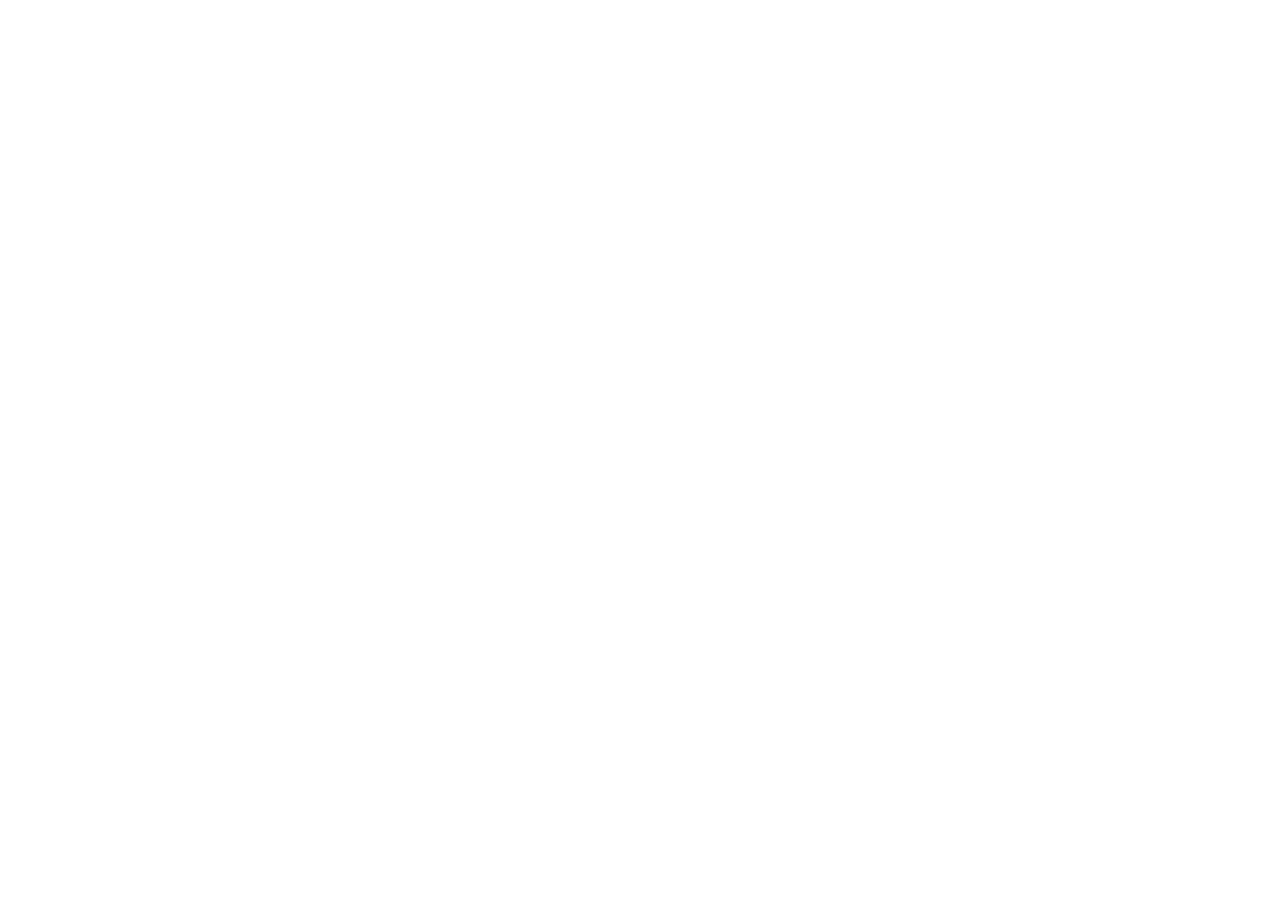
==== commit e15740d9: "use build index.html" ====
--- a/index.html
+++ b/index.html
@@ -27,16 +27,17 @@
         </script>
         
 
+ 
+	<script type="py" src="./public/main.py" config="./public/config.json"></script>
 
     <link  rel="stylesheet" href="./public/main.css">
-    <script>hljs.highlightAll();</script>
-	<script type="py" src="./public/main.py" config="./public/config.json"></script>
+
     <title>zenaura</title>
     
   </head>
   <body>
     <div id="root">
-        <div data-zenaura="72e7e09f"><div data-zenaura="6d9a6c21" class="navbar"><div data-zenaura="6d9a6c2100" class="left"><img data-zenaura="6d9a6c210010" src="./public/logo.png"alt="zenaura" width="55" height="55"  class="navbarLogo"><a data-zenaura="6d9a6c210011" href="#">Docs</a><a data-zenaura="6d9a6c210012" href="#">APIs</a></div><div data-zenaura="6d9a6c2101" class="center"><a data-zenaura="6d9a6c210110" href="#"><img data-zenaura="6d9a6c21011020" src="./public/linkedin.png"alt="zenaura" width="33" height="33"  class="socialIcons"></a><a data-zenaura="6d9a6c210111" href="#"><img data-zenaura="6d9a6c21011120" src="./public/gmail.png"alt="zenaura" width="33" height="33"  class="socialIcons"></a><a data-zenaura="6d9a6c210112" href="#"><img data-zenaura="6d9a6c21011220" src="./public/github.png"alt="zenaura" width="33" height="33"  class="socialIcons"></a></div><div data-zenaura="6d9a6c2102" class="right"><p data-zenaura="6d9a6c210210">v0.9.96-alpha</p></div></div><section data-zenaura="9c6e3bc4" class="intro"><div data-zenaura="9c6e3bc400" class="introHeaders"><h1 data-zenaura="9c6e3bc40010">The Python Library For Pythonistas! e32 !</h1><h1 data-zenaura="9c6e3bc40011">Building Modern Web User Interface</h1></div><button data-zenaura="9c6e3bc401" class="intro-btn-1">Start Creating</button><button data-zenaura="9c6e3bc402" class="intro-btn-2">API Reference</button></section><section data-zenaura="20a6b6b4" class="features"><div data-zenaura="20a6b6b400" class="container"><div data-zenaura="20a6b6b40010" class="examplesPara"><h1 data-zenaura="20a6b6b4001020">Components-Based User Interfaces</h1><p data-zenaura="20a6b6b4001021">
+        <div hidden data-zenaura="72e7e09f"><div data-zenaura="6d9a6c21" class="navbar"><div data-zenaura="6d9a6c2100" class="left"><img data-zenaura="6d9a6c210010" src="./public/logo.png"alt="zenaura" width="55" height="55"  class="navbarLogo"><a data-zenaura="6d9a6c210011" href="https://araldhafeeri.github.io/Zenaura/">Docs</a><a data-zenaura="6d9a6c210012" href="https://araldhafeeri.github.io/Zenaura/">APIs</a></div><div data-zenaura="6d9a6c2101" class="center"><a data-zenaura="6d9a6c210110" href="https://www.linkedin.com/company/102984598/admin/feed/posts/"><img data-zenaura="6d9a6c21011020" src="./public/linkedin.png"alt="zenaura" width="33" height="33"  class="socialIcons"></a><a data-zenaura="6d9a6c210111" href="mailto:ar.aldhafeeri11@gmail.com"><img data-zenaura="6d9a6c21011120" src="./public/gmail.png"alt="zenaura" width="33" height="33"  class="socialIcons"></a><a data-zenaura="6d9a6c210112" href="https://github.com/ARAldhafeeri/Zenaura"><img data-zenaura="6d9a6c21011220" src="./public/github.png"alt="zenaura" width="33" height="33"  class="socialIcons"></a></div><div data-zenaura="6d9a6c2102" class="right"><p data-zenaura="6d9a6c210210">v0.9.96-alpha</p></div></div><section data-zenaura="9c6e3bc4" class="intro"><div data-zenaura="9c6e3bc400" class="introHeaders"><h1 data-zenaura="9c6e3bc40010">The Python Library For</h1><h1 data-zenaura="9c6e3bc40011">Building Modern Web User Interface</h1></div><button data-zenaura="9c6e3bc401" class="intro-btn-1" py-click="intro_section.docs">Start Creating</button><button data-zenaura="9c6e3bc402" class="intro-btn-2" py-click="intro_section.docs">API Reference</button></section><section data-zenaura="20a6b6b4" class="features"><div data-zenaura="20a6b6b400" class="container"><div data-zenaura="20a6b6b40010" class="examplesPara"><h1 data-zenaura="20a6b6b4001020">Components-Based User Interfaces</h1><p data-zenaura="20a6b6b4001021">
                         Zenaura empowers developers to craft user interfaces entirely
                         using Python. With Zenaura, they can effortlessly 
                         decompose their code into modular components, 
@@ -182,7 +183,7 @@
 from zenaura.client.component import Component
 from zenaura.client.mutator import mutator
 
-class DependencyInjection(Component):
+class Lifecycles(Component):
 	
 	@mutator
 	async def attached(self):
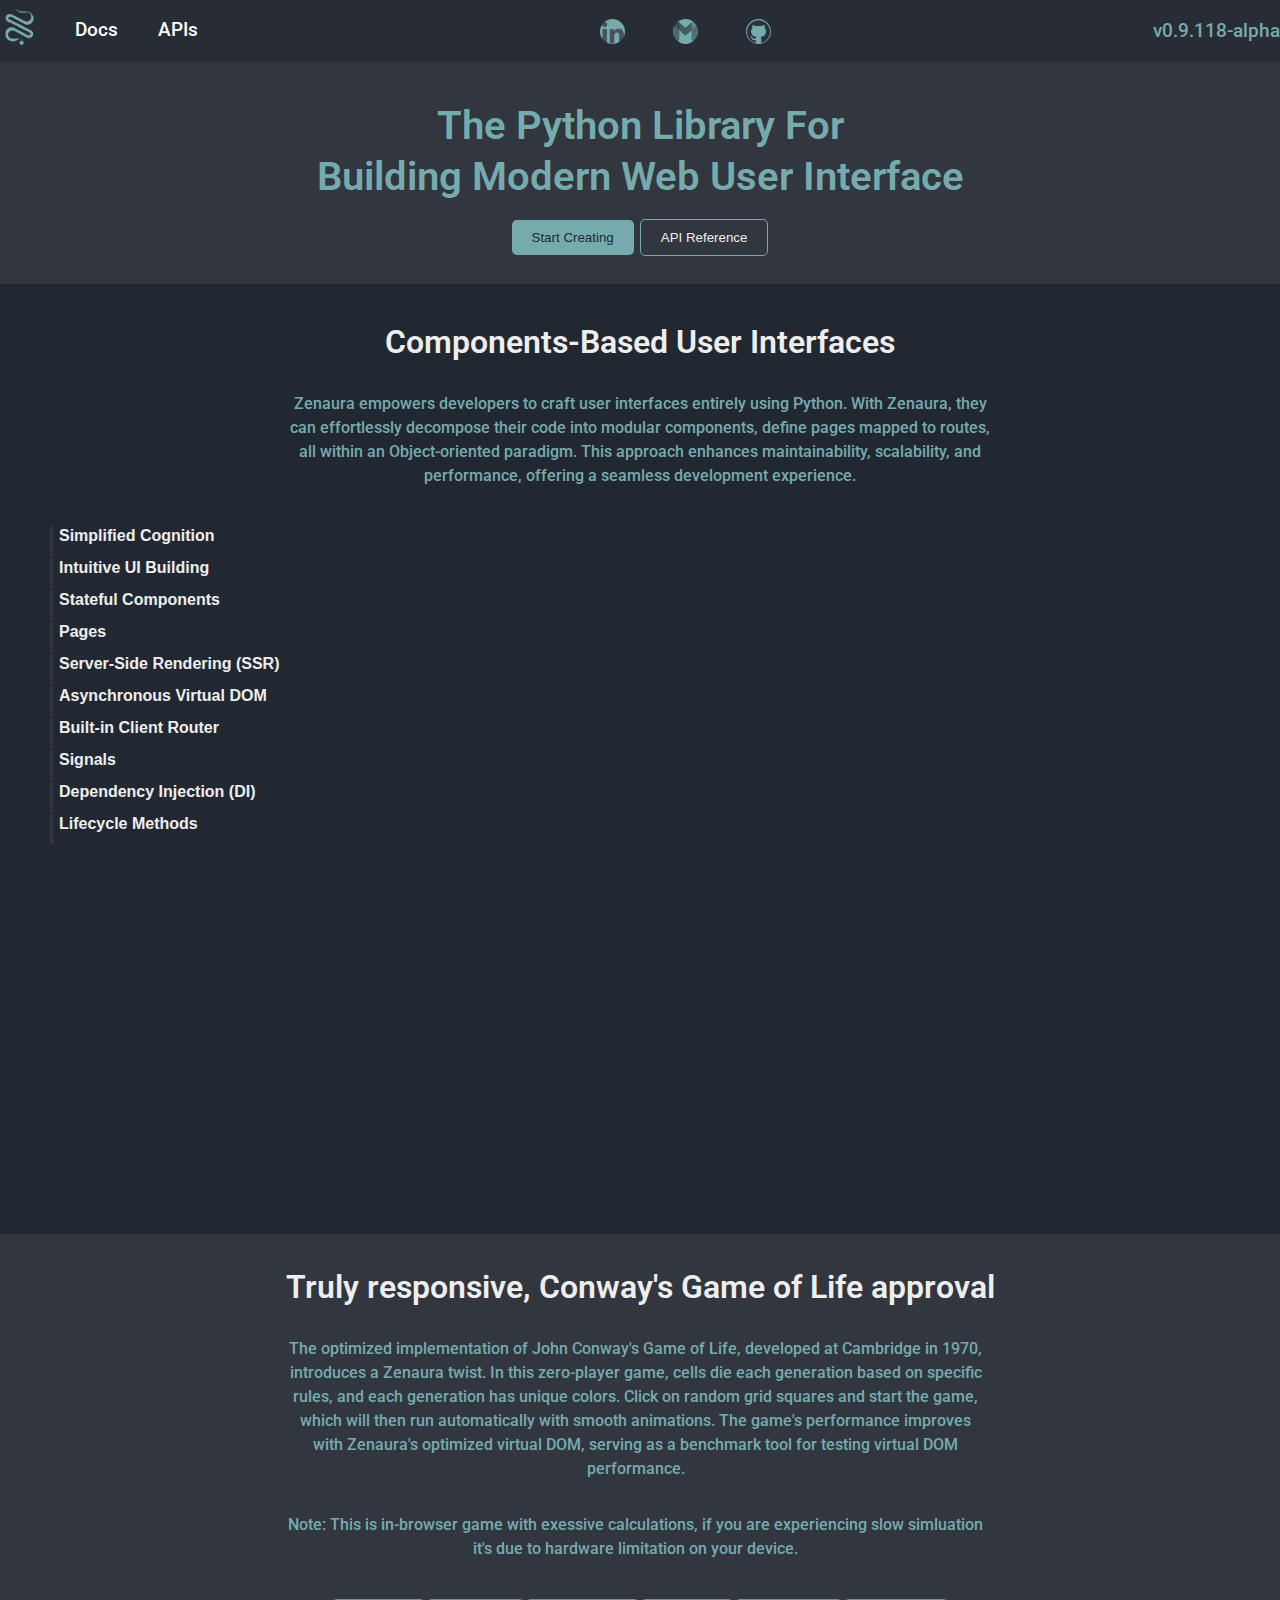
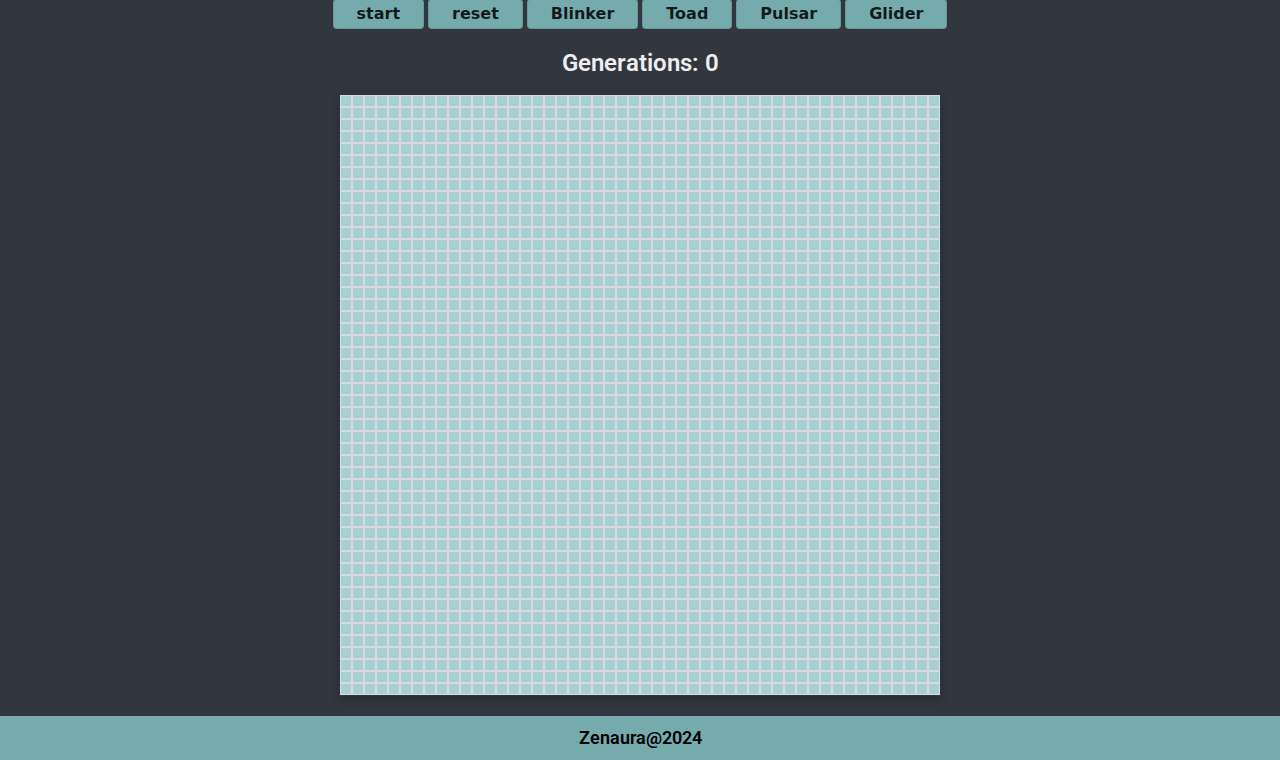
==== commit 24fa8aea: "Update index.html" ====
--- a/index.html
+++ b/index.html
@@ -37,7 +37,7 @@
   </head>
   <body>
     <div id="root">
-        <div hidden data-zenaura="72e7e09f"><div data-zenaura="6d9a6c21" class="navbar"><div data-zenaura="6d9a6c2100" class="left"><img data-zenaura="6d9a6c210010" src="./public/logo.png"alt="zenaura" width="55" height="55"  class="navbarLogo"><a data-zenaura="6d9a6c210011" href="https://araldhafeeri.github.io/Zenaura/">Docs</a><a data-zenaura="6d9a6c210012" href="https://araldhafeeri.github.io/Zenaura/">APIs</a></div><div data-zenaura="6d9a6c2101" class="center"><a data-zenaura="6d9a6c210110" href="https://www.linkedin.com/company/102984598/admin/feed/posts/"><img data-zenaura="6d9a6c21011020" src="./public/linkedin.png"alt="zenaura" width="33" height="33"  class="socialIcons"></a><a data-zenaura="6d9a6c210111" href="mailto:ar.aldhafeeri11@gmail.com"><img data-zenaura="6d9a6c21011120" src="./public/gmail.png"alt="zenaura" width="33" height="33"  class="socialIcons"></a><a data-zenaura="6d9a6c210112" href="https://github.com/ARAldhafeeri/Zenaura"><img data-zenaura="6d9a6c21011220" src="./public/github.png"alt="zenaura" width="33" height="33"  class="socialIcons"></a></div><div data-zenaura="6d9a6c2102" class="right"><p data-zenaura="6d9a6c210210">v0.9.96-alpha</p></div></div><section data-zenaura="9c6e3bc4" class="intro"><div data-zenaura="9c6e3bc400" class="introHeaders"><h1 data-zenaura="9c6e3bc40010">The Python Library For</h1><h1 data-zenaura="9c6e3bc40011">Building Modern Web User Interface</h1></div><button data-zenaura="9c6e3bc401" class="intro-btn-1" py-click="intro_section.docs">Start Creating</button><button data-zenaura="9c6e3bc402" class="intro-btn-2" py-click="intro_section.docs">API Reference</button></section><section data-zenaura="20a6b6b4" class="features"><div data-zenaura="20a6b6b400" class="container"><div data-zenaura="20a6b6b40010" class="examplesPara"><h1 data-zenaura="20a6b6b4001020">Components-Based User Interfaces</h1><p data-zenaura="20a6b6b4001021">
+        <div data-zenaura="72e7e09f"><div data-zenaura="6d9a6c21" class="navbar"><div data-zenaura="6d9a6c2100" class="left"><img data-zenaura="6d9a6c210010" src="./public/logo.png"alt="zenaura" width="55" height="55"  class="navbarLogo"><a data-zenaura="6d9a6c210011" href="https://araldhafeeri.github.io/Zenaura/">Docs</a><a data-zenaura="6d9a6c210012" href="https://araldhafeeri.github.io/Zenaura/">APIs</a></div><div data-zenaura="6d9a6c2101" class="center"><a data-zenaura="6d9a6c210110" href="https://www.linkedin.com/company/102984598/admin/feed/posts/"><img data-zenaura="6d9a6c21011020" src="./public/linkedin.png"alt="zenaura" width="33" height="33"  class="socialIcons"></a><a data-zenaura="6d9a6c210111" href="mailto:ar.aldhafeeri11@gmail.com"><img data-zenaura="6d9a6c21011120" src="./public/gmail.png"alt="zenaura" width="33" height="33"  class="socialIcons"></a><a data-zenaura="6d9a6c210112" href="https://github.com/ARAldhafeeri/Zenaura"><img data-zenaura="6d9a6c21011220" src="./public/github.png"alt="zenaura" width="33" height="33"  class="socialIcons"></a></div><div data-zenaura="6d9a6c2102" class="right"><p data-zenaura="6d9a6c210210">v0.9.118-alpha</p></div></div><section data-zenaura="9c6e3bc4" class="intro"><div data-zenaura="9c6e3bc400" class="introHeaders"><h1 data-zenaura="9c6e3bc40010">The Python Library For</h1><h1 data-zenaura="9c6e3bc40011">Building Modern Web User Interface</h1></div><button data-zenaura="9c6e3bc401" class="intro-btn-1" py-click="intro_section.docs">Start Creating</button><button data-zenaura="9c6e3bc402" class="intro-btn-2" py-click="intro_section.docs">API Reference</button></section><section data-zenaura="20a6b6b4" class="features"><div data-zenaura="20a6b6b400" class="container"><div data-zenaura="20a6b6b40010" class="examplesPara"><h1 data-zenaura="20a6b6b4001020">Components-Based User Interfaces</h1><p data-zenaura="20a6b6b4001021">
                         Zenaura empowers developers to craft user interfaces entirely
                         using Python. With Zenaura, they can effortlessly 
                         decompose their code into modular components, 
